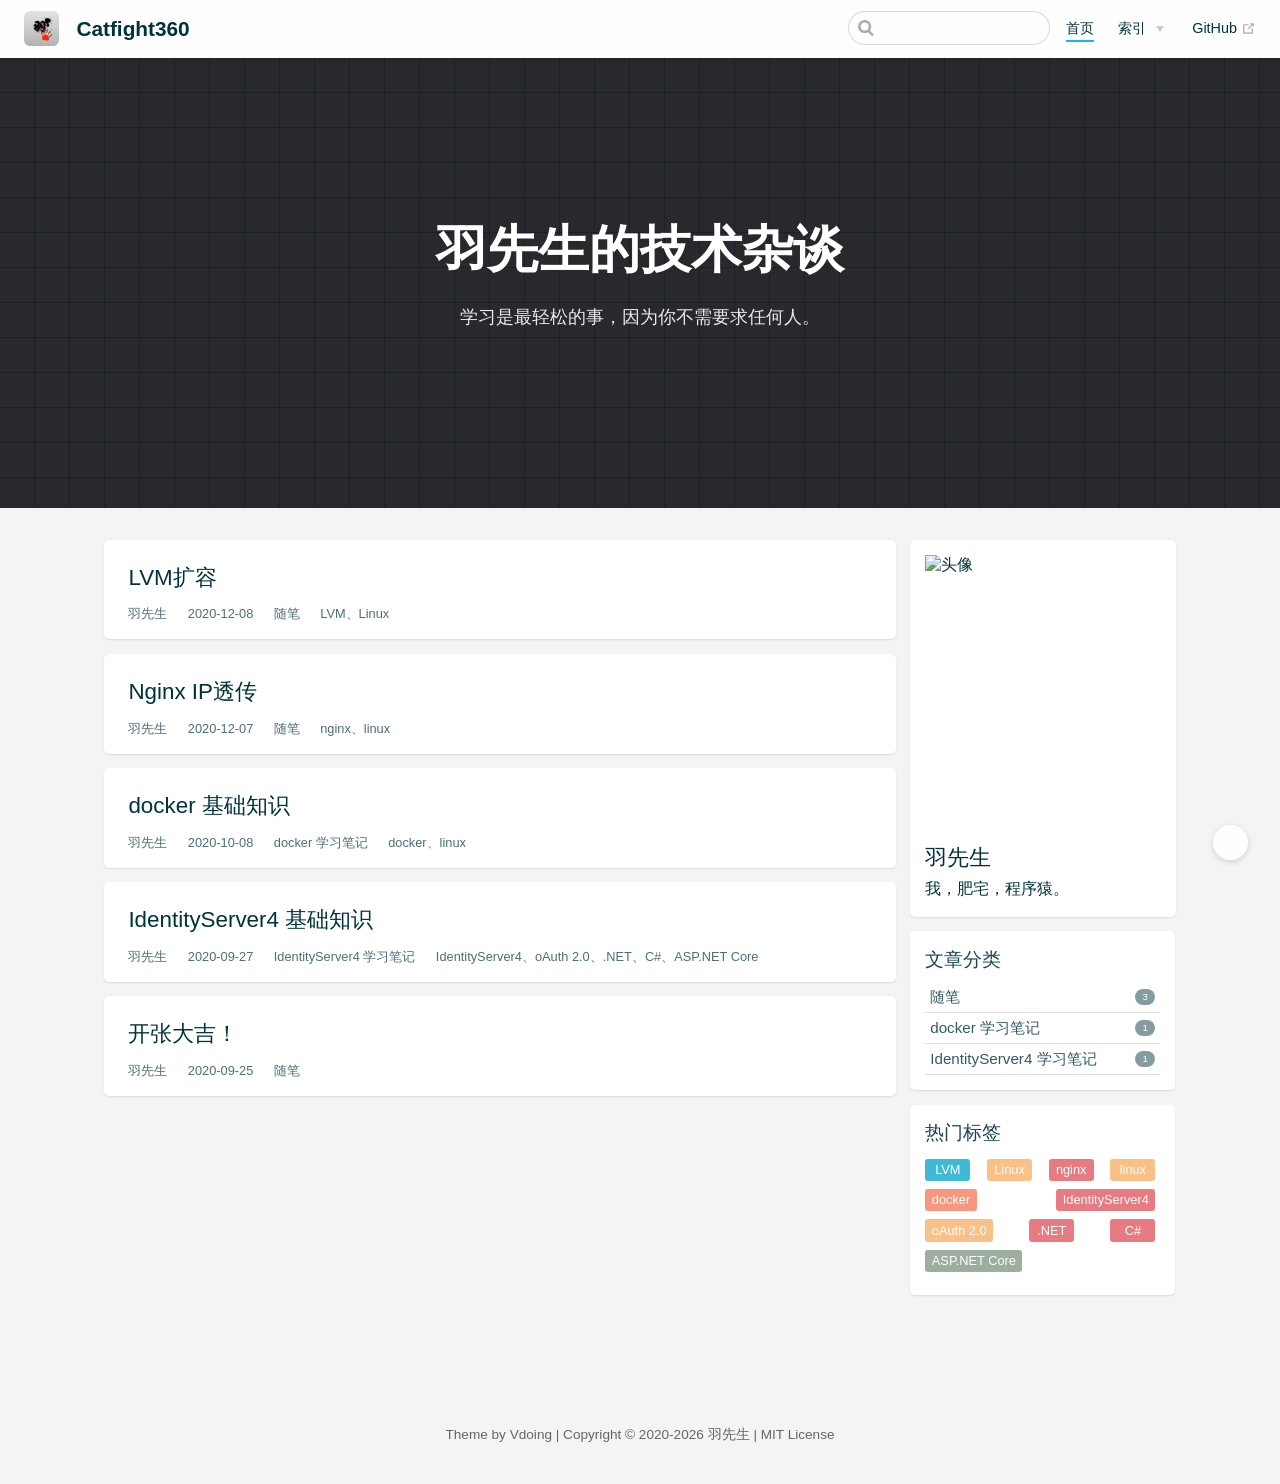
==== index.html @ 83f8744a "update on 20/12/08 周二  9:27:57.58" ====
<!DOCTYPE html>
<html lang="en-US">
  <head>
    <meta charset="utf-8">
    <meta name="viewport" content="width=device-width,initial-scale=1">
    <title>Catfight360</title>
    <meta name="generator" content="VuePress 1.6.0">
    
    <meta name="description" content="一个兴趣使然的博客小站。">
    <link rel="preload" href="/assets/css/0.styles.daf4341c.css" as="style"><link rel="preload" href="/assets/js/app.df64f249.js" as="script"><link rel="preload" href="/assets/js/2.5c77c360.js" as="script"><link rel="preload" href="/assets/js/13.9ac546a4.js" as="script"><link rel="prefetch" href="/assets/js/10.ccb9b65d.js"><link rel="prefetch" href="/assets/js/11.858c0970.js"><link rel="prefetch" href="/assets/js/12.f4138990.js"><link rel="prefetch" href="/assets/js/14.c9771339.js"><link rel="prefetch" href="/assets/js/15.078c7b83.js"><link rel="prefetch" href="/assets/js/16.d5b35283.js"><link rel="prefetch" href="/assets/js/17.9b9eb06d.js"><link rel="prefetch" href="/assets/js/3.f47b68cf.js"><link rel="prefetch" href="/assets/js/4.faa55091.js"><link rel="prefetch" href="/assets/js/5.70f31fc7.js"><link rel="prefetch" href="/assets/js/6.5cbd7ebc.js"><link rel="prefetch" href="/assets/js/7.8fbf65f6.js"><link rel="prefetch" href="/assets/js/8.9c1f7a0f.js"><link rel="prefetch" href="/assets/js/9.458251bb.js">
    <link rel="stylesheet" href="/assets/css/0.styles.daf4341c.css">
  </head>
  <body class="theme-mode-light">
    <div id="app" data-server-rendered="true"><div class="theme-container no-sidebar"><header class="navbar blur"><div title="目录" class="sidebar-button"><svg xmlns="http://www.w3.org/2000/svg" aria-hidden="true" role="img" viewBox="0 0 448 512" class="icon"><path fill="currentColor" d="M436 124H12c-6.627 0-12-5.373-12-12V80c0-6.627 5.373-12 12-12h424c6.627 0 12 5.373 12 12v32c0 6.627-5.373 12-12 12zm0 160H12c-6.627 0-12-5.373-12-12v-32c0-6.627 5.373-12 12-12h424c6.627 0 12 5.373 12 12v32c0 6.627-5.373 12-12 12zm0 160H12c-6.627 0-12-5.373-12-12v-32c0-6.627 5.373-12 12-12h424c6.627 0 12 5.373 12 12v32c0 6.627-5.373 12-12 12z"></path></svg></div> <a href="/" aria-current="page" class="home-link router-link-exact-active router-link-active"><img src="/img/logo.png" alt="Catfight360" class="logo"> <span class="site-name can-hide">Catfight360</span></a> <div class="links"><div class="search-box"><input aria-label="Search" autocomplete="off" spellcheck="false" value=""> <!----></div> <nav class="nav-links can-hide"><div class="nav-item"><a href="/" aria-current="page" class="nav-link router-link-exact-active router-link-active">首页</a></div><div class="nav-item"><div class="dropdown-wrapper"><button type="button" aria-label="索引" class="dropdown-title"><a href="/archives/" class="link-title">索引</a> <span class="title" style="display:none;">索引</span> <span class="arrow right"></span></button> <ul class="nav-dropdown" style="display:none;"><li class="dropdown-item"><!----> <a href="/categories/" class="nav-link">分类</a></li><li class="dropdown-item"><!----> <a href="/tags/" class="nav-link">标签</a></li><li class="dropdown-item"><!----> <a href="/archives/" class="nav-link">归档</a></li></ul></div></div> <a href="https://github.com//VergilGao/vergilgao.github.io" target="_blank" rel="noopener noreferrer" class="repo-link">
    GitHub
    <svg xmlns="http://www.w3.org/2000/svg" aria-labelledby="outbound-link-title" role="img" focusable="false" x="0px" y="0px" viewBox="0 0 100 100" width="15" height="15" class="icon outbound"><title id="outbound-link-title">(opens new window)</title> <path fill="currentColor" d="M18.8,85.1h56l0,0c2.2,0,4-1.8,4-4v-32h-8v28h-48v-48h28v-8h-32l0,0c-2.2,0-4,1.8-4,4v56C14.8,83.3,16.6,85.1,18.8,85.1z"></path> <polygon fill="currentColor" points="45.7,48.7 51.3,54.3 77.2,28.5 77.2,37.2 85.2,37.2 85.2,14.9 62.8,14.9 62.8,22.9 71.5,22.9"></polygon></svg></a></nav></div></header> <div class="sidebar-mask"></div> <aside class="sidebar" style="display:none;"><div class="blogger"><img src="https://cdn.jsdelivr.net/gh/vergilgao/image_store/blog/Avatar.jpg"> <div class="blogger-info"><h3>羽先生</h3> <span>我，肥宅，程序猿。</span></div></div> <nav class="nav-links"><div class="nav-item"><a href="/" aria-current="page" class="nav-link router-link-exact-active router-link-active">首页</a></div><div class="nav-item"><div class="dropdown-wrapper"><button type="button" aria-label="索引" class="dropdown-title"><a href="/archives/" class="link-title">索引</a> <span class="title" style="display:none;">索引</span> <span class="arrow right"></span></button> <ul class="nav-dropdown" style="display:none;"><li class="dropdown-item"><!----> <a href="/categories/" class="nav-link">分类</a></li><li class="dropdown-item"><!----> <a href="/tags/" class="nav-link">标签</a></li><li class="dropdown-item"><!----> <a href="/archives/" class="nav-link">归档</a></li></ul></div></div> <a href="https://github.com//VergilGao/vergilgao.github.io" target="_blank" rel="noopener noreferrer" class="repo-link">
    GitHub
    <svg xmlns="http://www.w3.org/2000/svg" aria-labelledby="outbound-link-title" role="img" focusable="false" x="0px" y="0px" viewBox="0 0 100 100" width="15" height="15" class="icon outbound"><title id="outbound-link-title">(opens new window)</title> <path fill="currentColor" d="M18.8,85.1h56l0,0c2.2,0,4-1.8,4-4v-32h-8v28h-48v-48h28v-8h-32l0,0c-2.2,0-4,1.8-4,4v56C14.8,83.3,16.6,85.1,18.8,85.1z"></path> <polygon fill="currentColor" points="45.7,48.7 51.3,54.3 77.2,28.5 77.2,37.2 85.2,37.2 85.2,14.9 62.8,14.9 62.8,22.9 71.5,22.9"></polygon></svg></a></nav>  <!----> </aside> <div class="home-wrapper" data-v-0e9b2e39><div class="banner" style="background:rgb(40,40,45) url([data-uri]);" data-v-0e9b2e39><div class="banner-conent" style="padding-top:7rem;" data-v-0e9b2e39><header class="hero" data-v-0e9b2e39><!----> <h1 id="main-title" data-v-0e9b2e39>羽先生的技术杂谈</h1> <p class="description" data-v-0e9b2e39>学习是最轻松的事，因为你不需要求任何人。</p> <!----></header> <!----></div> <!----></div> <div class="main-wrapper" data-v-0e9b2e39><div class="main-left"><div class="post-list" data-v-0e9b2e39><div><div class="post card-box"><div class="title-wrapper"><h2><a href="/pages/3f4518/">LVM扩容</a></h2> <div class="article-info"><span title="作者" class="iconfont icon-touxiang">羽先生</span> <span title="创建时间" class="iconfont icon-riqi">2020-12-08</span> <span title="分类" class="iconfont icon-wenjian"><a href="/categories/?category=%E9%9A%8F%E7%AC%94">随笔</a></span> <span title="标签" class="iconfont icon-biaoqian tags"><a href="/tags/?tag=LVM">LVM</a><a href="/tags/?tag=Linux">Linux</a></span></div></div> <!----></div><div class="post card-box"><div class="title-wrapper"><h2><a href="/pages/5e71c8/">Nginx IP透传</a></h2> <div class="article-info"><span title="作者" class="iconfont icon-touxiang">羽先生</span> <span title="创建时间" class="iconfont icon-riqi">2020-12-07</span> <span title="分类" class="iconfont icon-wenjian"><a href="/categories/?category=%E9%9A%8F%E7%AC%94">随笔</a></span> <span title="标签" class="iconfont icon-biaoqian tags"><a href="/tags/?tag=nginx">nginx</a><a href="/tags/?tag=linux">linux</a></span></div></div> <!----></div><div class="post card-box"><div class="title-wrapper"><h2><a href="/pages/a9ed53/">docker 基础知识</a></h2> <div class="article-info"><span title="作者" class="iconfont icon-touxiang">羽先生</span> <span title="创建时间" class="iconfont icon-riqi">2020-10-08</span> <span title="分类" class="iconfont icon-wenjian"><a href="/categories/?category=docker%20%E5%AD%A6%E4%B9%A0%E7%AC%94%E8%AE%B0">docker 学习笔记</a></span> <span title="标签" class="iconfont icon-biaoqian tags"><a href="/tags/?tag=docker">docker</a><a href="/tags/?tag=linux">linux</a></span></div></div> <!----></div><div class="post card-box"><div class="title-wrapper"><h2><a href="/pages/a59f7a/">IdentityServer4 基础知识</a></h2> <div class="article-info"><span title="作者" class="iconfont icon-touxiang">羽先生</span> <span title="创建时间" class="iconfont icon-riqi">2020-09-27</span> <span title="分类" class="iconfont icon-wenjian"><a href="/categories/?category=IdentityServer4%20%E5%AD%A6%E4%B9%A0%E7%AC%94%E8%AE%B0">IdentityServer4 学习笔记</a></span> <span title="标签" class="iconfont icon-biaoqian tags"><a href="/tags/?tag=IdentityServer4">IdentityServer4</a><a href="/tags/?tag=oAuth%202.0">oAuth 2.0</a><a href="/tags/?tag=.NET">.NET</a><a href="/tags/?tag=C%23">C#</a><a href="/tags/?tag=ASP.NET%20Core">ASP.NET Core</a></span></div></div> <!----></div><div class="post card-box"><div class="title-wrapper"><h2><a href="/pages/dd0204/">开张大吉！</a></h2> <div class="article-info"><span title="作者" class="iconfont icon-touxiang">羽先生</span> <span title="创建时间" class="iconfont icon-riqi">2020-09-25</span> <span title="分类" class="iconfont icon-wenjian"><a href="/categories/?category=%E9%9A%8F%E7%AC%94">随笔</a></span> <!----></div></div> <!----></div></div></div> <div class="pagination" style="display:none;" data-v-0e9b2e39><span class="card-box prev iconfont icon-jiantou-zuo disabled"><p>上一页</p></span> <div class="pagination-list"><span class="card-box active">1</span></div> <span class="card-box next iconfont icon-jiantou-you disabled"><p>下一页</p></span></div> <div class="theme-vdoing-content custom card-box content__default" data-v-0e9b2e39></div></div> <div class="main-right"><aside class="blogger-wrapper card-box" data-v-0e9b2e39><div class="avatar"><img src="https://cdn.jsdelivr.net/gh/vergilgao/image_store/blog/Avatar.jpg" alt="头像" title="我好看吗"></div> <div class="icons"><a href="https://github.com/VergilGao" title="GitHub" target="_blank" class="iconfont icon-github" style="width:100%;"></a></div> <div class="blogger"><span class="name">羽先生</span> <span class="slogan">我，肥宅，程序猿。</span></div></aside> <div class="categories-wrapper card-box" data-v-0e9b2e39><a href="/categories/" title="全部分类" class="title iconfont icon-wenjianjia">文章分类</a> <div class="categories"><a href="/categories/?category=%E9%9A%8F%E7%AC%94">
      随笔
      <span>3</span></a><a href="/categories/?category=docker%20%E5%AD%A6%E4%B9%A0%E7%AC%94%E8%AE%B0">
      docker 学习笔记
      <span>1</span></a><a href="/categories/?category=IdentityServer4%20%E5%AD%A6%E4%B9%A0%E7%AC%94%E8%AE%B0">
      IdentityServer4 学习笔记
      <span>1</span></a> <!----></div></div> <div class="tags-wrapper card-box" data-v-0e9b2e39><a href="/tags/" title="全部标签" class="title iconfont icon-biaoqian1">热门标签</a> <div class="tags"><a href="/tags/?tag=LVM" style="background:#11a8cd;--random-color:#11a8cd;">LVM</a> <span></span><a href="/tags/?tag=Linux" style="background:#11a8cd;--random-color:#11a8cd;">Linux</a> <span></span><a href="/tags/?tag=nginx" style="background:#67CC86;--random-color:#67CC86;">nginx</a> <span></span><a href="/tags/?tag=linux" style="background:#67CC86;--random-color:#67CC86;">linux</a> <span></span><a href="/tags/?tag=docker" style="background:#11a8cd;--random-color:#11a8cd;">docker</a> <span></span><a href="/tags/?tag=IdentityServer4" style="background:#67CC86;--random-color:#67CC86;">IdentityServer4</a> <span></span><a href="/tags/?tag=oAuth%202.0" style="background:#E15B64;--random-color:#E15B64;">oAuth 2.0</a> <span></span><a href="/tags/?tag=.NET" style="background:#67CC86;--random-color:#67CC86;">.NET</a> <span></span><a href="/tags/?tag=C%23" style="background:#849B87;--random-color:#849B87;">C#</a> <span></span><a href="/tags/?tag=ASP.NET%20Core" style="background:#F47E60;--random-color:#F47E60;">ASP.NET Core</a> <span></span> <!----></div></div></div></div></div> <div class="footer"><div class="icons"><a href="https://github.com/VergilGao" title="GitHub" target="_blank" class="iconfont icon-github"></a></div> 
  Theme by
  <a href="https://github.com/xugaoyi/vuepress-theme-vdoing" target="_blank" title="本站主题">Vdoing</a> 
    | Copyright © 2020-2020
    <span>羽先生 | <a href="https://github.com/VergilGao/vergilgao.github.io/blob/master/LICENSE" target="_blank">MIT License</a></span></div> <div class="buttons"><div title="返回顶部" class="button blur go-to-top iconfont icon-fanhuidingbu" style="display:none;"></div> <div title="去评论" class="button blur go-to-comment iconfont icon-pinglun" style="display:none;"></div> <div title="主题模式" class="button blur theme-mode-but iconfont icon-zhuti"><ul class="select-box" style="display:none;"><li class="iconfont icon-zidong">跟随系统</li><li class="iconfont icon-rijianmoshi">浅色模式</li><li class="iconfont icon-yejianmoshi">深色模式</li><li class="iconfont icon-yuedu">阅读模式</li></ul></div></div> <!----></div><div class="global-ui"><div></div></div></div>
    <script src="/assets/js/app.df64f249.js" defer></script><script src="/assets/js/2.5c77c360.js" defer></script><script src="/assets/js/13.9ac546a4.js" defer></script>
  </body>
</html>
---- assets/css/0.styles.daf4341c.css ----
@import url(//at.alicdn.com/t/font_1678482_ggaf73aw0oe.css);.code-copy{color:#aaa;fill:#aaa;font-size:14px;display:inline-block;cursor:pointer}div[class*=aside-code] aside .code-copy,div[class*=language-] pre .code-copy{position:absolute;z-index:1000;top:7px;right:35px;opacity:0;font-size:16px}div[class*=aside-code] aside:hover .code-copy,div[class*=language-] pre:hover .code-copy{opacity:1}.content pre,.content pre[class*=language-]{overflow-y:hidden}div[class*=language-] pre,div[class*=language-] pre[class*=language-]{position:static!important}div[class~=language-text]:before{content:"text"}div[class~=language-yml]:before{content:"yml"}div[class*=language-] pre{-webkit-user-select:text;-moz-user-select:text;-ms-user-select:text;user-select:text}p code{-webkit-user-select:all;-moz-user-select:all;-ms-user-select:all;user-select:all}@-webkit-keyframes message-move-in{0%{opacity:0;transform:translateY(-100%)}to{opacity:1;transform:translateY(0)}}@keyframes message-move-in{0%{opacity:0;transform:translateY(-100%)}to{opacity:1;transform:translateY(0)}}#message-container .message.move-in{-webkit-animation:message-move-in .3s ease-in-out;animation:message-move-in .3s ease-in-out}@-webkit-keyframes message-move-out{0%{opacity:1;transform:translateY(0)}to{opacity:0;transform:translateY(-100%)}}@keyframes message-move-out{0%{opacity:1;transform:translateY(0)}to{opacity:0;transform:translateY(-100%)}}#message-container .message.move-out{-webkit-animation:message-move-out .3s ease-in-out;animation:message-move-out .3s ease-in-out;-webkit-animation-fill-mode:forwards;animation-fill-mode:forwards}#message-container .message{background:#fff;margin:10px 0;padding:0 10px;height:40px;box-shadow:0 0 10px 0 #ccc;font-size:14px;border-radius:3px;display:flex;align-items:center;transition:height .2s ease-in-out,margin .2s ease-in-out}#message-container{position:fixed;left:0;top:100px;right:0;display:flex;flex-direction:column;align-items:center}#message-container .message .text{color:#333;padding:0 20px 0 5px}body .theme-vdoing-content code{color:var(--textLightenColor);padding:.25rem .5rem;margin:0;font-size:.9em;background-color:hsla(0,0%,39.2%,.08);border-radius:3px}body .theme-vdoing-content code .token.deleted{color:#ec5975}body .theme-vdoing-content code .token.inserted{color:#11a8cd}body .theme-vdoing-content pre,body .theme-vdoing-content pre[class*=language-]{line-height:1.4;padding:1.25rem 1.5rem;margin:.85rem 0;background-color:#282c34;border-radius:6px;overflow:auto}body .theme-vdoing-content pre[class*=language-] code,body .theme-vdoing-content pre code{color:var(--codeColor);padding:0;background-color:transparent;border-radius:0}div[class*=language-]{position:relative;background-color:var(--codeBg);border-radius:6px}div[class*=language-] .highlight-lines{-webkit-user-select:none;-ms-user-select:none;user-select:none;padding-top:1.3rem;position:absolute;top:0;left:0;width:100%;line-height:1.4}div[class*=language-] .highlight-lines .highlighted{background-color:rgba(0,0,0,.3)}div[class*=language-] pre,div[class*=language-] pre[class*=language-]{background:transparent;position:relative;z-index:1}div[class*=language-]:before{position:absolute;z-index:3;top:.8em;right:1em;font-size:.8rem;color:hsla(0,0%,58.8%,.7)}div[class*=language-]:not(.line-numbers-mode) .line-numbers-wrapper{display:none}div[class*=language-].line-numbers-mode .highlight-lines .highlighted{position:relative}div[class*=language-].line-numbers-mode .highlight-lines .highlighted:before{content:" ";position:absolute;z-index:3;left:0;top:0;display:block;width:2.5rem;height:100%;background-color:rgba(0,0,0,.3)}div[class*=language-].line-numbers-mode pre{padding-left:3.5rem;vertical-align:middle}div[class*=language-].line-numbers-mode .line-numbers-wrapper{position:absolute;top:0;width:2.5rem;text-align:center;color:hsla(0,0%,49.8%,.5);padding:1.25rem 0;line-height:1.4}div[class*=language-].line-numbers-mode .line-numbers-wrapper br{-webkit-user-select:none;-ms-user-select:none;user-select:none}div[class*=language-].line-numbers-mode .line-numbers-wrapper .line-number{position:relative;z-index:4;-webkit-user-select:none;-ms-user-select:none;user-select:none;font-size:.85em}div[class*=language-].line-numbers-mode:after{content:"";position:absolute;z-index:2;top:0;left:0;width:2.5rem;height:100%;border-radius:6px 0 0 6px;border-right:1px solid var(--borderColor);background-color:var(--codeBg)}div[class~=language-js]:before{content:"js"}div[class~=language-ts]:before{content:"ts"}div[class~=language-html]:before{content:"html"}div[class~=language-md]:before{content:"md"}div[class~=language-vue]:before{content:"vue"}div[class~=language-css]:before{content:"css"}div[class~=language-sass]:before{content:"sass"}div[class~=language-scss]:before{content:"scss"}div[class~=language-less]:before{content:"less"}div[class~=language-stylus]:before{content:"stylus"}div[class~=language-go]:before{content:"go"}div[class~=language-java]:before{content:"java"}div[class~=language-c]:before{content:"c"}div[class~=language-sh]:before{content:"sh"}div[class~=language-yaml]:before{content:"yaml"}div[class~=language-py]:before{content:"py"}div[class~=language-docker]:before{content:"docker"}div[class~=language-dockerfile]:before{content:"dockerfile"}div[class~=language-makefile]:before{content:"makefile"}div[class~=language-javascript]:before{content:"js"}div[class~=language-typescript]:before{content:"ts"}div[class~=language-markup]:before{content:"html"}div[class~=language-markdown]:before{content:"md"}div[class~=language-json]:before{content:"json"}div[class~=language-ruby]:before{content:"rb"}div[class~=language-python]:before{content:"py"}div[class~=language-bash]:before{content:"sh"}div[class~=language-php]:before{content:"php"}.custom-block .custom-block-title{font-weight:600;margin-bottom:.2rem}.custom-block p{margin:0}.custom-block.danger,.custom-block.note,.custom-block.tip,.custom-block.warning{padding:.5rem 1.5rem;border-left-width:.5rem;border-left-style:solid;margin:1rem 0}.custom-block.tip{background-color:#f3f5f7;border-color:#42b983;color:#215d42}.custom-block.warning{background-color:#fff7d0;border-color:#e7c000;color:#6b5900}.custom-block.warning .custom-block-title{color:#b29400}.custom-block.warning a{color:var(--textColor)}.custom-block.danger{background-color:#ffe6e6;border-color:#c00;color:#4d0000}.custom-block.danger .custom-block-title{color:#900}.custom-block.danger a{color:var(--textColor)}.custom-block.note{background-color:#e8f5fa;border-color:#157bae;color:#0d4a68}.custom-block.right{color:var(--textColor);font-size:.9rem;text-align:right}.custom-block.theorem{margin:1rem 0;padding:.8rem 1.5rem;border-radius:2px;background-color:var(--customBlockBg)}.custom-block.theorem .title{font-weight:700;margin:.5rem 0}.custom-block.details{display:block;position:relative;border-radius:2px;margin:1em 0;padding:1.6em;background-color:var(--customBlockBg)}.custom-block.details p{margin:.8rem 0}.custom-block.details h4{margin-top:0}.custom-block.details figure:last-child,.custom-block.details p:last-child{margin-bottom:0;padding-bottom:0}.custom-block.details summary{outline:none;cursor:pointer}.custom-block.details summary:hover{color:#11a8cd}.theme-mode-dark .custom-block.warning{background-color:rgba(255,247,208,.2);color:#e7c000}.theme-mode-dark .custom-block.warning .custom-block-title{color:#ffdc2f}.theme-mode-dark .custom-block.tip{background-color:rgba(243,245,247,.2);color:#42b983}.theme-mode-dark .custom-block.danger{background-color:rgba(255,230,230,.4);color:maroon}.theme-mode-dark .custom-block.danger a{color:#11a8cd}.theme-mode-dark .custom-block.note{background-color:rgba(243,245,247,.2);color:#157bae}.arrow{display:inline-block;width:0;height:0}.arrow.up{border-bottom:6px solid #ccc}.arrow.down,.arrow.up{border-left:4px solid transparent;border-right:4px solid transparent}.arrow.down{border-top:6px solid #ccc}.arrow.right{border-left:6px solid #ccc}.arrow.left,.arrow.right{border-top:4px solid transparent;border-bottom:4px solid transparent}.arrow.left{border-right:6px solid #ccc}.theme-vdoing-content:not(.custom){max-width:860px}.table-of-contents .badge{vertical-align:middle}.center-container{text-align:center}.center-container>h1,.center-container>h2,.center-container>h3,.center-container>h4,.center-container>h5,.center-container>h6{margin-top:-3.1rem;padding-top:4.6rem;margin-bottom:0}.center-container>h1 a.header-anchor,.center-container>h2 a.header-anchor,.center-container>h3 a.header-anchor,.center-container>h4 a.header-anchor,.center-container>h5 a.header-anchor,.center-container>h6 a.header-anchor{float:none;padding-right:0;margin-left:-.9rem}.cardListContainer{margin:.7rem 0}.cardListContainer>:not(.card-list){display:none}.cardListContainer .card-list{margin:-.35rem;display:flex;flex-wrap:wrap;align-items:flex-start}.cardListContainer .card-list .card-item{width:calc(33.33333% - .7rem);margin:.35rem;background:var(--bodyBg);border-radius:3px;color:var(--textColor);display:flex;box-shadow:1px 1px 2px 0 rgba(0,0,0,.06);transition:all .4s}.cardListContainer .card-list .card-item:hover{text-decoration:none;box-shadow:0 10px 20px -10px var(--randomColor,rgba(0,0,0,.15));transform:translateY(-3px) scale(1.01)}.cardListContainer .card-list .card-item:hover img{box-shadow:3px 2px 7px rgba(0,0,0,.15)}.cardListContainer .card-list .card-item:hover div p{text-shadow:3px 2px 5px rgba(0,0,0,.15)}.cardListContainer .card-list .card-item img{width:60px;height:60px;border-radius:50%;border:2px solid #fff;margin:1rem 0 1rem 1rem;box-shadow:3px 2px 5px rgba(0,0,0,.08);transition:all .4s}.cardListContainer .card-list .card-item div{flex:1;display:inline-block;float:right;padding:1rem 0}.cardListContainer .card-list .card-item div p{margin:0;padding:0 1rem;transition:text-shadow .4s;text-align:center}.cardListContainer .card-list .card-item div .name{margin:.2rem 0 .3rem}.cardListContainer .card-list .card-item div .desc{font-size:.8rem;line-height:1.1rem;opacity:.8;margin-bottom:.2rem}.cardListContainer .card-list .card-item.row-1{width:calc(100% - .7rem)}.cardListContainer .card-list .card-item.row-1 img{margin-left:2rem}.cardListContainer .card-list .card-item.row-2{width:calc(50% - .7rem)}.cardListContainer .card-list .card-item.row-2 img{margin-left:1.5rem}.cardListContainer .card-list .card-item.row-3{width:calc(33.33333% - .7rem)}.cardListContainer .card-list .card-item.row-4{width:calc(25% - .7rem)}.cardImgListContainer{margin:1rem 0}.cardImgListContainer>:not(.card-list){display:none}.cardImgListContainer .card-list{margin:-.5rem;display:flex;flex-wrap:wrap;align-items:flex-start}.cardImgListContainer .card-list .card-item{width:calc(33.33333% - 1rem);margin:.5rem;background:var(--mainBg);border:1px solid rgba(0,0,0,.1);box-sizing:border-box;border-radius:3px;overflow:hidden;color:var(--textColor);box-shadow:2px 2px 10px rgba(0,0,0,.04);display:flex;flex-direction:column;justify-content:flex-start;align-items:stretch;align-content:stretch;transition:all .4s}.cardImgListContainer .card-list .card-item:hover{box-shadow:1px 1px 20px rgba(0,0,0,.1);transform:translateY(-3px)}.cardImgListContainer .card-list .card-item .box-img{overflow:hidden;position:relative;background:#000}.cardImgListContainer .card-list .card-item .box-img img{display:block;width:100%;height:auto;transition:all .3s}.cardImgListContainer .card-list .card-item a{color:var(--textColor);transition:color .3s}.cardImgListContainer .card-list .card-item a:hover{text-decoration:none}.cardImgListContainer .card-list .card-item .box-info{padding:.8rem 1rem}.cardImgListContainer .card-list .card-item .box-info p{margin:0}.cardImgListContainer .card-list .card-item .box-info .desc{margin-top:.3rem;opacity:.8;font-size:.9rem;line-height:1.1rem}.cardImgListContainer .card-list .card-item .box-footer{overflow:hidden;padding:.8rem 1rem;border-top:1px solid rgba(0,0,0,.1)}.cardImgListContainer .card-list .card-item .box-footer img{width:1.8rem;height:1.8rem;border-radius:50%;float:left}.cardImgListContainer .card-list .card-item .box-footer span{line-height:1.8rem;float:left;margin-left:.6rem;font-size:.8rem}.cardImgListContainer .card-list .card-item.row-1{width:calc(100% - 1rem)}.cardImgListContainer .card-list .card-item.row-2{width:calc(50% - 1rem)}.cardImgListContainer .card-list .card-item.row-3{width:calc(33.33333% - 1rem)}.cardImgListContainer .card-list .card-item.row-4{width:calc(25% - 1rem)}.theme-mode-dark .cardImgListContainer .card-list .card-item,.theme-mode-dark .cardImgListContainer .card-list .card-item .box-footer{border-color:var(--borderColor)}@media (max-width:900px){.cardListContainer .card-list .card-item.row-4{width:calc(33.33333% - .7rem)}.cardImgListContainer .card-list .card-item.row-4{width:calc(33.33333% - 1rem)}}@media (max-width:720px){.cardListContainer .card-list .card-item.row-3,.cardListContainer .card-list .card-item.row-4{width:calc(50% - .7rem)}.cardListContainer .card-list .card-item.row-3 img,.cardListContainer .card-list .card-item.row-4 img{margin-left:1.5rem}.cardImgListContainer .card-list .card-item.row-3,.cardImgListContainer .card-list .card-item.row-4{width:calc(50% - 1rem)}}@media (max-width:500px){.cardListContainer .card-list .card-item.row-1,.cardListContainer .card-list .card-item.row-2,.cardListContainer .card-list .card-item.row-3,.cardListContainer .card-list .card-item.row-4{width:calc(100% - .7rem)}.cardListContainer .card-list .card-item.row-1 img,.cardListContainer .card-list .card-item.row-2 img,.cardListContainer .card-list .card-item.row-3 img,.cardListContainer .card-list .card-item.row-4 img{margin-left:1.5rem}.cardImgListContainer .card-list .card-item.row-1,.cardImgListContainer .card-list .card-item.row-2,.cardImgListContainer .card-list .card-item.row-3,.cardImgListContainer .card-list .card-item.row-4{width:calc(100% - 1rem)}}body,html{padding:0;margin:0}body{font-family:-apple-system,BlinkMacSystemFont,Segoe UI,Roboto,Oxygen,Ubuntu,Cantarell,Fira Sans,Droid Sans,Helvetica Neue,sans-serif;-webkit-font-smoothing:antialiased;-moz-osx-font-smoothing:grayscale;-webkit-tap-highlight-color:transparent;font-size:16px;color:#2c3e50;background:var(--bodyBg)}a,button,input{outline:none;-webkit-tap-highlight-color:rgba(255,255,255,0);-webkit-focus-ring-color:transparent}@media (min-width:719px){::-webkit-scrollbar{width:6px;height:5px}::-webkit-scrollbar-track-piece{background-color:rgba(0,0,0,.15);-webkit-border-radius:3px}::-webkit-scrollbar-thumb:vertical{height:5px;background-color:rgba(0,0,0,.28);-webkit-border-radius:3px}::-webkit-scrollbar-thumb:horizontal{width:5px;background-color:rgba(0,0,0,.28);-webkit-border-radius:3px}}.card-box{border-radius:5px;background:var(--mainBg);box-shadow:0 1px 2px 0 rgba(0,0,0,.1)}.blur{-webkit-backdrop-filter:saturate(200%) blur(20px);backdrop-filter:saturate(200%) blur(20px)}.custom-page{min-height:calc(100vh - 3.6rem);padding-top:3.6rem;padding-bottom:.9rem}.custom-page .theme-vdoing-wrapper{margin:0 auto}body .search-box input{background-color:transparent;color:var(--textColor);border:1px solid var(--borderColor,#ccc)}@media (max-width:959px){body .search-box input{border-color:transparent}}.page{transition:padding .2s ease;padding-left:.8rem}.navbar{z-index:20;right:0;height:3.6rem;background-color:var(--blurBg);box-sizing:border-box;box-shadow:0 2px 5px rgba(0,0,0,.06)}.navbar,.sidebar-mask{position:fixed;top:0;left:0}.sidebar-mask{z-index:12;width:100vw;height:100vh;display:none}.sidebar{font-size:16px;background-color:var(--sidebarBg);width:18rem;position:fixed;z-index:13;margin:0;top:3.6rem;left:0;bottom:0;box-sizing:border-box;border-right:1px solid var(--borderColor);overflow-y:auto;transform:translateX(-100%);transition:transform .2s}@media (max-width:719px){.sidebar{background-color:var(--mainBg)}}.theme-vdoing-content:not(.custom){word-wrap:break-word}.theme-vdoing-content:not(.custom) a:hover{text-decoration:underline}.theme-vdoing-content:not(.custom) p.demo{padding:1rem 1.5rem;border:1px solid #ddd;border-radius:4px}.theme-vdoing-content:not(.custom) img{max-width:100%}.theme-vdoing-content.custom{padding:0;margin:0}.theme-vdoing-content.custom img{max-width:100%}a{font-weight:500;text-decoration:none}a,p a code{color:#11a8cd}p a code{font-weight:400}kbd{background:#eee;border:.15rem solid #ddd;border-bottom:.25rem solid #ddd;border-radius:.15rem;padding:0 .15em}blockquote{font-size:1rem;opacity:.75;border-left:.2rem solid hsla(0,0%,39.2%,.3);margin:1rem 0;padding:.25rem 0 .25rem 1rem}blockquote>p{margin:0}ol,ul{padding-left:1.2em}strong{font-weight:600}h1,h2,h3,h4,h5,h6{font-weight:600;line-height:1.25}.theme-vdoing-content:not(.custom)>h1,.theme-vdoing-content:not(.custom)>h2,.theme-vdoing-content:not(.custom)>h3,.theme-vdoing-content:not(.custom)>h4,.theme-vdoing-content:not(.custom)>h5,.theme-vdoing-content:not(.custom)>h6{margin-top:-3.1rem;padding-top:4.6rem;margin-bottom:0}.theme-vdoing-content:not(.custom)>h1:first-child,.theme-vdoing-content:not(.custom)>h2:first-child,.theme-vdoing-content:not(.custom)>h3:first-child,.theme-vdoing-content:not(.custom)>h4:first-child,.theme-vdoing-content:not(.custom)>h5:first-child,.theme-vdoing-content:not(.custom)>h6:first-child{margin-bottom:1rem}.theme-vdoing-content:not(.custom)>h1:first-child+.custom-block,.theme-vdoing-content:not(.custom)>h1:first-child+p,.theme-vdoing-content:not(.custom)>h1:first-child+pre,.theme-vdoing-content:not(.custom)>h2:first-child+.custom-block,.theme-vdoing-content:not(.custom)>h2:first-child+p,.theme-vdoing-content:not(.custom)>h2:first-child+pre,.theme-vdoing-content:not(.custom)>h3:first-child+.custom-block,.theme-vdoing-content:not(.custom)>h3:first-child+p,.theme-vdoing-content:not(.custom)>h3:first-child+pre,.theme-vdoing-content:not(.custom)>h4:first-child+.custom-block,.theme-vdoing-content:not(.custom)>h4:first-child+p,.theme-vdoing-content:not(.custom)>h4:first-child+pre,.theme-vdoing-content:not(.custom)>h5:first-child+.custom-block,.theme-vdoing-content:not(.custom)>h5:first-child+p,.theme-vdoing-content:not(.custom)>h5:first-child+pre,.theme-vdoing-content:not(.custom)>h6:first-child+.custom-block,.theme-vdoing-content:not(.custom)>h6:first-child+p,.theme-vdoing-content:not(.custom)>h6:first-child+pre{margin-top:2rem}h1:hover .header-anchor,h2:hover .header-anchor,h3:hover .header-anchor,h4:hover .header-anchor,h5:hover .header-anchor,h6:hover .header-anchor{opacity:1}.theme-vdoing-content:not(.custom)>.custom-block:first-child,.theme-vdoing-content:not(.custom)>p:first-child,.theme-vdoing-content:not(.custom)>pre:first-child{margin-top:2rem}h1{font-size:1.8rem}.theme-vdoing-content:not(.custom)>h1:first-child{display:none}h2{font-size:1.5rem;padding-bottom:.3rem;border-bottom:1px solid var(--borderColor)}h3{font-size:1.35rem}a.header-anchor{font-size:.85em;float:left;margin-left:-.87em;padding-right:.23em;margin-top:.125em;opacity:0}a.header-anchor:hover{text-decoration:none}.line-number,code,kbd{font-family:source-code-pro,Menlo,Monaco,Consolas,Courier New,monospace}ol,p,ul{line-height:1.7}hr{border:0;border-top:1px solid var(--borderColor)}table{border-collapse:collapse;margin:1rem 0;overflow-x:auto;width:100%;display:inline-table}tr{border-top:1px solid var(--borderColor)}tr:nth-child(2n){background-color:hsla(0,0%,58.8%,.1)}td,th{border:1px solid var(--borderColor);padding:.6em 1em}td a,th a{word-break:break-all}.theme-container{color:var(--textColor);min-height:100vh}.theme-container.sidebar-open .sidebar-mask{display:block}.theme-container.no-navbar .theme-vdoing-content:not(.custom)>h1,.theme-container.no-navbar h2,.theme-container.no-navbar h3,.theme-container.no-navbar h4,.theme-container.no-navbar h5,.theme-container.no-navbar h6{margin-top:1.5rem;padding-top:0}.theme-container.no-navbar .sidebar{top:0}@media (min-width:720px){.theme-container.no-sidebar .sidebar{display:none}.theme-container.no-sidebar .page{padding-left:0}}@media (max-width:959px){.sidebar{font-size:15px}}@media (max-width:719px){.sidebar{width:17.099999999999998rem}}@media (min-width:720px) and (max-width:959px){.sidebar{width:16.2rem}.theme-container.sidebar-open .page{padding-left:17rem!important}}@media (max-width:719px){.sidebar{top:0;height:100vh;padding-top:3.6rem;transform:translateX(-100%);transition:transform .2s ease}.page{padding-left:0}.theme-container.sidebar-open .sidebar{transform:translateX(0)}.theme-container.sidebar-open .sidebar-mask{display:block}.theme-container.no-navbar .sidebar{padding-top:0}}@media (max-width:419px){h1{font-size:1.9rem}.theme-vdoing-content div[class*=language-]{margin:.85rem -1.5rem;border-radius:0}}@media (min-width:720px){.theme-container.sidebar-open .sidebar-mask{display:none}.theme-container.sidebar-open .sidebar{transform:translateX(0)}.theme-container.sidebar-open .sidebar-button{left:18rem}.theme-container.sidebar-open .page{padding-left:18.8rem;padding-right:.8rem}.theme-container.have-rightmenu .page{padding-right:230.8px}.theme-container.no-sidebar .page{padding-left:0!important}.theme-container.no-sidebar .sidebar-button{display:none}}@media (min-width:720px) and (max-width:959px){.theme-container.sidebar-open:not(.on-sidebar) .sidebar-button{left:12.6rem}}#nprogress{pointer-events:none}#nprogress .bar{background:#11a8cd;position:fixed;z-index:1031;top:0;left:0;width:100%;height:2px}#nprogress .peg{display:block;position:absolute;right:0;width:100px;height:100%;box-shadow:0 0 10px #11a8cd,0 0 5px #11a8cd;opacity:1;transform:rotate(3deg) translateY(-4px)}#nprogress .spinner{display:block;position:fixed;z-index:1031;top:15px;right:15px}#nprogress .spinner-icon{width:18px;height:18px;box-sizing:border-box;border-color:#11a8cd transparent transparent #11a8cd;border-style:solid;border-width:2px;border-radius:50%;-webkit-animation:nprogress-spinner .4s linear infinite;animation:nprogress-spinner .4s linear infinite}.nprogress-custom-parent{overflow:hidden;position:relative}.nprogress-custom-parent #nprogress .bar,.nprogress-custom-parent #nprogress .spinner{position:absolute}@-webkit-keyframes nprogress-spinner{0%{transform:rotate(0deg)}to{transform:rotate(1turn)}}@keyframes nprogress-spinner{0%{transform:rotate(0deg)}to{transform:rotate(1turn)}}.spinner[data-v-1bbcb91a]{width:40px;height:40px;margin:auto;-webkit-animation:sk-rotateplane-data-v-1bbcb91a 1.2s ease-in-out infinite;animation:sk-rotateplane-data-v-1bbcb91a 1.2s ease-in-out infinite}@-webkit-keyframes sk-rotateplane-data-v-1bbcb91a{0%{-webkit-transform:perspective(120px)}50%{-webkit-transform:perspective(120px) rotateY(180deg)}to{-webkit-transform:perspective(120px) rotateY(180deg) rotateX(180deg)}}@keyframes sk-rotateplane-data-v-1bbcb91a{0%{transform:perspective(120px) rotateX(0deg) rotateY(0deg);-webkit-transform:perspective(120px) rotateX(0deg) rotateY(0deg)}50%{transform:perspective(120px) rotateX(-180.1deg) rotateY(0deg);-webkit-transform:perspective(120px) rotateX(-180.1deg) rotateY(0deg)}to{transform:perspective(120px) rotateX(-180deg) rotateY(-179.9deg);-webkit-transform:perspective(120px) rotateX(-180deg) rotateY(-179.9deg)}}.icon.outbound{color:#aaa;display:inline-block;vertical-align:middle;position:relative;top:-1px}.theme-mode-light[data-v-3b54b46d]{--bodyBg:#f4f4f4;--mainBg:#fff;--sidebarBg:hsla(0,0%,100%,0.8);--blurBg:hsla(0,0%,100%,0.9);--customBlockBg:#f1f1f1;--textColor:#00323c;--textLightenColor:#0085ad;--borderColor:rgba(0,0,0,0.15);--codeBg:#f6f6f6;--codeColor:#525252}.theme-mode-light code[class*=language-][data-v-3b54b46d],.theme-mode-light pre[class*=language-][data-v-3b54b46d]{color:#000;background:none;text-shadow:0 1px #fff;font-family:Consolas,Monaco,Andale Mono,Ubuntu Mono,monospace;font-size:1em;text-align:left;white-space:pre;word-spacing:normal;word-break:normal;word-wrap:normal;line-height:1.5;-moz-tab-size:4;-o-tab-size:4;tab-size:4;-webkit-hyphens:none;-ms-hyphens:none;hyphens:none}.theme-mode-light code[class*=language-][data-v-3b54b46d]::-moz-selection,.theme-mode-light code[class*=language-][data-v-3b54b46d] ::-moz-selection,.theme-mode-light pre[class*=language-][data-v-3b54b46d]::-moz-selection,.theme-mode-light pre[class*=language-][data-v-3b54b46d] ::-moz-selection{text-shadow:none;background:#b3d4fc}.theme-mode-light code[class*=language-][data-v-3b54b46d]::selection,.theme-mode-light code[class*=language-][data-v-3b54b46d] ::selection,.theme-mode-light pre[class*=language-][data-v-3b54b46d]::selection,.theme-mode-light pre[class*=language-][data-v-3b54b46d] ::selection{text-shadow:none;background:#b3d4fc}@media print{.theme-mode-light code[class*=language-][data-v-3b54b46d],.theme-mode-light pre[class*=language-][data-v-3b54b46d]{text-shadow:none}}.theme-mode-light pre[class*=language-][data-v-3b54b46d]{padding:1em;margin:.5em 0;overflow:auto}.theme-mode-light :not(pre)>code[class*=language-][data-v-3b54b46d],.theme-mode-light pre[class*=language-][data-v-3b54b46d]{background:#f5f2f0}.theme-mode-light :not(pre)>code[class*=language-][data-v-3b54b46d]{padding:.1em;border-radius:.3em;white-space:normal}.theme-mode-light .token.cdata[data-v-3b54b46d],.theme-mode-light .token.comment[data-v-3b54b46d],.theme-mode-light .token.doctype[data-v-3b54b46d],.theme-mode-light .token.prolog[data-v-3b54b46d]{color:#708090}.theme-mode-light .token.punctuation[data-v-3b54b46d]{color:#999}.theme-mode-light .namespace[data-v-3b54b46d]{opacity:.7}.theme-mode-light .token.boolean[data-v-3b54b46d],.theme-mode-light .token.constant[data-v-3b54b46d],.theme-mode-light .token.deleted[data-v-3b54b46d],.theme-mode-light .token.number[data-v-3b54b46d],.theme-mode-light .token.property[data-v-3b54b46d],.theme-mode-light .token.symbol[data-v-3b54b46d],.theme-mode-light .token.tag[data-v-3b54b46d]{color:#905}.theme-mode-light .token.attr-name[data-v-3b54b46d],.theme-mode-light .token.builtin[data-v-3b54b46d],.theme-mode-light .token.char[data-v-3b54b46d],.theme-mode-light .token.inserted[data-v-3b54b46d],.theme-mode-light .token.selector[data-v-3b54b46d],.theme-mode-light .token.string[data-v-3b54b46d]{color:#690}.theme-mode-light .language-css .token.string[data-v-3b54b46d],.theme-mode-light .style .token.string[data-v-3b54b46d],.theme-mode-light .token.entity[data-v-3b54b46d],.theme-mode-light .token.operator[data-v-3b54b46d],.theme-mode-light .token.url[data-v-3b54b46d]{color:#9a6e3a;background:hsla(0,0%,100%,.5)}.theme-mode-light .token.atrule[data-v-3b54b46d],.theme-mode-light .token.attr-value[data-v-3b54b46d],.theme-mode-light .token.keyword[data-v-3b54b46d]{color:#07a}.theme-mode-light .token.class-name[data-v-3b54b46d],.theme-mode-light .token.function[data-v-3b54b46d]{color:#dd4a68}.theme-mode-light .token.important[data-v-3b54b46d],.theme-mode-light .token.regex[data-v-3b54b46d],.theme-mode-light .token.variable[data-v-3b54b46d]{color:#e90}.theme-mode-light .token.bold[data-v-3b54b46d],.theme-mode-light .token.important[data-v-3b54b46d]{font-weight:700}.theme-mode-light .token.italic[data-v-3b54b46d]{font-style:italic}.theme-mode-light .token.entity[data-v-3b54b46d]{cursor:help}.theme-mode-dark[data-v-3b54b46d]{--bodyBg:#27272b;--mainBg:#1e1e22;--sidebarBg:rgba(30,30,34,0.8);--blurBg:rgba(30,30,34,0.8);--customBlockBg:#27272b;--textColor:#9b9baa;--textLightenColor:#0085ad;--borderColor:#2c2c3a;--codeBg:#252526;--codeColor:#fff}.theme-mode-dark code[class*=language-][data-v-3b54b46d],.theme-mode-dark pre[class*=language-][data-v-3b54b46d]{color:#ccc;background:none;font-family:Consolas,Monaco,Andale Mono,Ubuntu Mono,monospace;font-size:1em;text-align:left;white-space:pre;word-spacing:normal;word-break:normal;word-wrap:normal;line-height:1.5;-moz-tab-size:4;-o-tab-size:4;tab-size:4;-webkit-hyphens:none;-ms-hyphens:none;hyphens:none}.theme-mode-dark pre[class*=language-][data-v-3b54b46d]{padding:1em;margin:.5em 0;overflow:auto}.theme-mode-dark :not(pre)>code[class*=language-][data-v-3b54b46d],.theme-mode-dark pre[class*=language-][data-v-3b54b46d]{background:#2d2d2d}.theme-mode-dark :not(pre)>code[class*=language-][data-v-3b54b46d]{padding:.1em;border-radius:.3em;white-space:normal}.theme-mode-dark .token.block-comment[data-v-3b54b46d],.theme-mode-dark .token.cdata[data-v-3b54b46d],.theme-mode-dark .token.comment[data-v-3b54b46d],.theme-mode-dark .token.doctype[data-v-3b54b46d],.theme-mode-dark .token.prolog[data-v-3b54b46d]{color:#999}.theme-mode-dark .token.punctuation[data-v-3b54b46d]{color:#ccc}.theme-mode-dark .token.attr-name[data-v-3b54b46d],.theme-mode-dark .token.deleted[data-v-3b54b46d],.theme-mode-dark .token.namespace[data-v-3b54b46d],.theme-mode-dark .token.tag[data-v-3b54b46d]{color:#e2777a}.theme-mode-dark .token.function-name[data-v-3b54b46d]{color:#6196cc}.theme-mode-dark .token.boolean[data-v-3b54b46d],.theme-mode-dark .token.function[data-v-3b54b46d],.theme-mode-dark .token.number[data-v-3b54b46d]{color:#f08d49}.theme-mode-dark .token.class-name[data-v-3b54b46d],.theme-mode-dark .token.constant[data-v-3b54b46d],.theme-mode-dark .token.property[data-v-3b54b46d],.theme-mode-dark .token.symbol[data-v-3b54b46d]{color:#f8c555}.theme-mode-dark .token.atrule[data-v-3b54b46d],.theme-mode-dark .token.builtin[data-v-3b54b46d],.theme-mode-dark .token.important[data-v-3b54b46d],.theme-mode-dark .token.keyword[data-v-3b54b46d],.theme-mode-dark .token.selector[data-v-3b54b46d]{color:#cc99cd}.theme-mode-dark .token.attr-value[data-v-3b54b46d],.theme-mode-dark .token.char[data-v-3b54b46d],.theme-mode-dark .token.regex[data-v-3b54b46d],.theme-mode-dark .token.string[data-v-3b54b46d],.theme-mode-dark .token.variable[data-v-3b54b46d]{color:#7ec699}.theme-mode-dark .token.entity[data-v-3b54b46d],.theme-mode-dark .token.operator[data-v-3b54b46d],.theme-mode-dark .token.url[data-v-3b54b46d]{color:#67cdcc}.theme-mode-dark .token.bold[data-v-3b54b46d],.theme-mode-dark .token.important[data-v-3b54b46d]{font-weight:700}.theme-mode-dark .token.italic[data-v-3b54b46d]{font-style:italic}.theme-mode-dark .token.entity[data-v-3b54b46d]{cursor:help}.theme-mode-dark .token.inserted[data-v-3b54b46d]{color:green}.theme-mode-read[data-v-3b54b46d]{--bodyBg:#ececcc;--mainBg:#f5f5d5;--sidebarBg:rgba(245,245,213,0.8);--blurBg:rgba(245,245,213,0.9);--customBlockBg:#ececcc;--textColor:#704214;--textLightenColor:#963;--borderColor:rgba(0,0,0,0.15);--codeBg:#282c34;--codeColor:#fff}.theme-mode-read code[class*=language-][data-v-3b54b46d],.theme-mode-read pre[class*=language-][data-v-3b54b46d]{color:#ccc;background:none;font-family:Consolas,Monaco,Andale Mono,Ubuntu Mono,monospace;font-size:1em;text-align:left;white-space:pre;word-spacing:normal;word-break:normal;word-wrap:normal;line-height:1.5;-moz-tab-size:4;-o-tab-size:4;tab-size:4;-webkit-hyphens:none;-ms-hyphens:none;hyphens:none}.theme-mode-read pre[class*=language-][data-v-3b54b46d]{padding:1em;margin:.5em 0;overflow:auto}.theme-mode-read :not(pre)>code[class*=language-][data-v-3b54b46d],.theme-mode-read pre[class*=language-][data-v-3b54b46d]{background:#2d2d2d}.theme-mode-read :not(pre)>code[class*=language-][data-v-3b54b46d]{padding:.1em;border-radius:.3em;white-space:normal}.theme-mode-read .token.block-comment[data-v-3b54b46d],.theme-mode-read .token.cdata[data-v-3b54b46d],.theme-mode-read .token.comment[data-v-3b54b46d],.theme-mode-read .token.doctype[data-v-3b54b46d],.theme-mode-read .token.prolog[data-v-3b54b46d]{color:#999}.theme-mode-read .token.punctuation[data-v-3b54b46d]{color:#ccc}.theme-mode-read .token.attr-name[data-v-3b54b46d],.theme-mode-read .token.deleted[data-v-3b54b46d],.theme-mode-read .token.namespace[data-v-3b54b46d],.theme-mode-read .token.tag[data-v-3b54b46d]{color:#e2777a}.theme-mode-read .token.function-name[data-v-3b54b46d]{color:#6196cc}.theme-mode-read .token.boolean[data-v-3b54b46d],.theme-mode-read .token.function[data-v-3b54b46d],.theme-mode-read .token.number[data-v-3b54b46d]{color:#f08d49}.theme-mode-read .token.class-name[data-v-3b54b46d],.theme-mode-read .token.constant[data-v-3b54b46d],.theme-mode-read .token.property[data-v-3b54b46d],.theme-mode-read .token.symbol[data-v-3b54b46d]{color:#f8c555}.theme-mode-read .token.atrule[data-v-3b54b46d],.theme-mode-read .token.builtin[data-v-3b54b46d],.theme-mode-read .token.important[data-v-3b54b46d],.theme-mode-read .token.keyword[data-v-3b54b46d],.theme-mode-read .token.selector[data-v-3b54b46d]{color:#cc99cd}.theme-mode-read .token.attr-value[data-v-3b54b46d],.theme-mode-read .token.char[data-v-3b54b46d],.theme-mode-read .token.regex[data-v-3b54b46d],.theme-mode-read .token.string[data-v-3b54b46d],.theme-mode-read .token.variable[data-v-3b54b46d]{color:#7ec699}.theme-mode-read .token.entity[data-v-3b54b46d],.theme-mode-read .token.operator[data-v-3b54b46d],.theme-mode-read .token.url[data-v-3b54b46d]{color:#67cdcc}.theme-mode-read .token.bold[data-v-3b54b46d],.theme-mode-read .token.important[data-v-3b54b46d]{font-weight:700}.theme-mode-read .token.italic[data-v-3b54b46d]{font-style:italic}.theme-mode-read .token.entity[data-v-3b54b46d]{cursor:help}.theme-mode-read .token.inserted[data-v-3b54b46d]{color:green}.theme-vdoing-content[data-v-3b54b46d]{margin:3rem auto;padding:1.5rem}.theme-vdoing-content span[data-v-3b54b46d]{font-size:6rem;color:#11a8cd}.main-wrapper{margin:1.5rem auto 0;max-width:1100px;padding:0 .9rem;box-sizing:border-box;position:relative;display:flex}.main-wrapper .main-left{flex:1;width:72%}.main-wrapper .main-left .theme-vdoing-content.card-box{padding:1rem 1.5rem;margin-bottom:.9rem}.main-wrapper .main-left .home-content{padding:1rem 1.5rem 0}.main-wrapper .main-right>*{width:265px;box-sizing:border-box}@media (max-width:900px){.main-wrapper .main-right>*{width:235px}}.main-wrapper .main-right .card-box{margin:0 0 .9rem .9rem;padding:.95rem}@media (max-width:719px){.main-wrapper{margin:.9rem 0;padding:0;display:block}.main-wrapper .main-left{width:100%}.main-wrapper .main-left .post-list{margin-bottom:3rem}.main-wrapper .main-left .post-list .post{border-radius:0}.main-wrapper .main-left .pagination{margin-bottom:3rem}.main-wrapper .main-right .blogger-wrapper{display:none}.main-wrapper .main-right .card-box{margin:0 0 .9rem;border-radius:0;width:100%}}.post-list{margin-bottom:4rem}.post-list .post{position:relative;padding:1rem 1.5rem;margin-bottom:.9rem;transition:all .3s}.post-list .post.post-leave-active{display:none}.post-list .post.post-enter{opacity:0;transform:translateX(-20px)}.post-list .post:before{position:absolute;top:-1px;right:0;font-size:2.5rem;color:#11a8cd;opacity:.85}.post-list .post .title-wrapper a{color:var(--textColor)}.post-list .post .title-wrapper a:hover{color:#11a8cd}.post-list .post .title-wrapper h2{margin:.5rem 0;font-size:1.4rem;border:none}@media (max-width:719px){.post-list .post .title-wrapper h2 a{font-weight:400}}.post-list .post .title-wrapper .article-info>a,.post-list .post .title-wrapper .article-info>span{opacity:.7;font-size:.8rem;margin-right:1rem;cursor:pointer}.post-list .post .title-wrapper .article-info>a:before,.post-list .post .title-wrapper .article-info>span:before{margin-right:.3rem}.post-list .post .title-wrapper .article-info>a a,.post-list .post .title-wrapper .article-info>span a{margin:0}.post-list .post .title-wrapper .article-info>a a:not(:first-child):before,.post-list .post .title-wrapper .article-info>span a:not(:first-child):before{content:"/"}.post-list .post .title-wrapper .article-info .tags a:not(:first-child):before{content:"、"}.post-list .post .excerpt-wrapper{border-top:1px solid var(--borderColor);margin:.5rem 0;overflow:hidden}.post-list .post .excerpt-wrapper .excerpt{margin-bottom:.3rem;font-size:.92rem}.post-list .post .excerpt-wrapper .excerpt h1,.post-list .post .excerpt-wrapper .excerpt h2,.post-list .post .excerpt-wrapper .excerpt h3{display:none}.post-list .post .excerpt-wrapper .excerpt img{max-height:280px;max-width:100%!important;margin:0 auto}.post-list .post .excerpt-wrapper .readmore{float:right;margin-right:1rem;line-height:1rem}.post-list .post .excerpt-wrapper .readmore:before{float:right;font-size:.8rem;margin:.1rem 0 0 .2rem}.article-list{padding:1rem 2rem}@media (max-width:959px){.article-list{padding:1rem 1.5rem}}.article-list.no-article-list{display:none}.article-list .article-title{border-bottom:1px solid var(--borderColor);font-size:1.3rem;padding:1rem}.article-list .article-title a{font-size:1.2rem;color:var(--textColor);opacity:.9}.article-list .article-title a:before{margin-right:.4rem;font-size:1.1rem}.article-list .article-wrapper{overflow:hidden}.article-list .article-wrapper dl{border-bottom:1px dotted var(--borderColor);float:left;display:flex;padding:8px 0;margin:0;height:45px;width:100%}.article-list .article-wrapper dl dd{font-size:1.1rem;color:#f17229;width:50px;text-align:center;margin:0;line-height:45px}.article-list .article-wrapper dl dt{flex:1;display:flex}.article-list .article-wrapper dl dt a{color:var(--textColor);flex:1;display:flex;height:45px;align-items:center;font-weight:400}.article-list .article-wrapper dl dt a div{overflow:hidden;white-space:normal;text-overflow:ellipsis;display:-webkit-box;-webkit-line-clamp:2;-webkit-box-orient:vertical}.article-list .article-wrapper dl dt a:hover{text-decoration:underline}.article-list .article-wrapper dl dt a.more{color:#11a8cd}.article-list .article-wrapper dl dt span{width:50px;margin-right:15px;color:#999;text-align:right;font-size:.9rem;line-height:45px}.pagination{position:relative;height:60px;text-align:center}.pagination span{line-height:1rem;opacity:.9;cursor:pointer}.pagination span:hover{color:#11a8cd}.pagination span.ellipsis{opacity:.5}.pagination span.ellipsis:before{content:"...";font-size:1.2rem}@media (any-hover:hover){.pagination span.ellipsis.ell-two:hover:before{content:"«"}.pagination span.ellipsis.ell-four:hover:before{content:"»"}}.pagination>span{position:absolute;top:0;padding:1rem 1.2rem;font-size:.95rem}.pagination>span.disabled{color:hsla(0,0%,49%,.5)}.pagination>span.prev{left:0;border-top-right-radius:32px;border-bottom-right-radius:32px}.pagination>span.next{right:0;border-top-left-radius:32px;border-bottom-left-radius:32px}.pagination>span.next:before{float:right;margin-left:.3rem}.pagination>span p{display:inline;line-height:.95rem}.pagination .pagination-list span{display:inline-block;width:2.5rem;height:2.5rem;line-height:2.5rem;margin:.3rem}.pagination .pagination-list span.active{background:#11a8cd;color:var(--mainBg)}@media (max-width:800px){.pagination>span{padding:1rem 1.5rem}.pagination>span p{display:none}}@media (max-width:719px){.pagination>span{padding:.9rem 1.5rem}.pagination .pagination-list span{width:2.3rem;height:2.3rem;line-height:2.3rem;margin:.25rem}}@media (max-width:390px){.pagination>span{padding:.8rem 1.3rem}.pagination .pagination-list span{width:2rem;height:2rem;line-height:2rem;margin:.3rem .1rem .1rem}}.blogger-wrapper{height:auto;display:inline-table}.blogger-wrapper .avatar{width:235px;height:235px;overflow:hidden}@media (max-width:900px){.blogger-wrapper .avatar{width:205px;height:205px}}.blogger-wrapper .avatar img{width:100%;height:100%}.blogger-wrapper .icons{border-top:none;height:40px;line-height:40px}.blogger-wrapper .icons a{font-size:20px;width:33%;color:var(--textColor);display:block;float:left;text-align:center;opacity:.8}.blogger-wrapper .icons a:hover{color:#11a8cd}.blogger-wrapper .blogger{margin:12px 0 2px}.blogger-wrapper .blogger .name{font-size:1.4rem;display:block;margin-bottom:6px}.blogger-wrapper .blogger .slogan{color:var(--textColor)}.categories-wrapper .title{color:var(--textColor);opacity:.9;font-size:1.2rem}.categories-wrapper .categories{margin-top:.6rem}.categories-wrapper .categories a{display:block;padding:8px .3rem 7px;color:var(--textColor);opacity:.8;font-size:.95rem;line-height:.95rem;position:relative;transition:all .3s;border-bottom:1px solid var(--borderColor);margin-top:-1px;overflow:hidden;white-space:nowrap;text-overflow:ellipsis}@media (max-width:719px){.categories-wrapper .categories a{font-weight:400}}.categories-wrapper .categories a.more{color:#11a8cd}.categories-wrapper .categories a:hover{color:#11a8cd;padding-left:.6rem}.categories-wrapper .categories a:hover span{opacity:.8}.categories-wrapper .categories a span{float:right;background-color:var(--textColor);color:var(--mainBg);border-radius:8px;padding:0 .13rem;min-width:1rem;height:1rem;line-height:1rem;font-size:.6rem;text-align:center;opacity:.6;transition:opacity .3s}.categories-wrapper .categories a.active{background:#11a8cd;color:var(--mainBg);padding-left:.8rem;border-radius:1px;border-color:transparent}.tags-wrapper .title{color:var(--textColor);opacity:.9;font-size:1.2rem}.tags-wrapper .tags{text-align:justify;padding:.8rem .5rem .5rem;margin:0 -.5rem -.5rem}.tags-wrapper .tags a{opacity:.8;display:inline-block;padding:.2rem .4rem;transition:all .4s;background-color:var(--textColor);color:var(--mainBg);border-radius:3px;margin:0 .3rem .5rem 0;min-width:2rem;height:1rem;line-height:1rem;font-size:.8rem;text-align:center}@media (max-width:719px){.tags-wrapper .tags a{font-weight:400}}.tags-wrapper .tags a:hover{opacity:1;transform:scale(1.1)}.tags-wrapper .tags a.active{box-shadow:0 5px 10px -5px var(--randomColor,rgba(0,0,0,.15));transform:scale(1.22);opacity:1}.tags-wrapper .tags a.active:hover{text-decoration:none}.theme-mode-light[data-v-0e9b2e39]{--bodyBg:#f4f4f4;--mainBg:#fff;--sidebarBg:hsla(0,0%,100%,0.8);--blurBg:hsla(0,0%,100%,0.9);--customBlockBg:#f1f1f1;--textColor:#00323c;--textLightenColor:#0085ad;--borderColor:rgba(0,0,0,0.15);--codeBg:#f6f6f6;--codeColor:#525252}.theme-mode-light code[class*=language-][data-v-0e9b2e39],.theme-mode-light pre[class*=language-][data-v-0e9b2e39]{color:#000;background:none;text-shadow:0 1px #fff;font-family:Consolas,Monaco,Andale Mono,Ubuntu Mono,monospace;font-size:1em;text-align:left;white-space:pre;word-spacing:normal;word-break:normal;word-wrap:normal;line-height:1.5;-moz-tab-size:4;-o-tab-size:4;tab-size:4;-webkit-hyphens:none;-ms-hyphens:none;hyphens:none}.theme-mode-light code[class*=language-][data-v-0e9b2e39]::-moz-selection,.theme-mode-light code[class*=language-][data-v-0e9b2e39] ::-moz-selection,.theme-mode-light pre[class*=language-][data-v-0e9b2e39]::-moz-selection,.theme-mode-light pre[class*=language-][data-v-0e9b2e39] ::-moz-selection{text-shadow:none;background:#b3d4fc}.theme-mode-light code[class*=language-][data-v-0e9b2e39]::selection,.theme-mode-light code[class*=language-][data-v-0e9b2e39] ::selection,.theme-mode-light pre[class*=language-][data-v-0e9b2e39]::selection,.theme-mode-light pre[class*=language-][data-v-0e9b2e39] ::selection{text-shadow:none;background:#b3d4fc}@media print{.theme-mode-light code[class*=language-][data-v-0e9b2e39],.theme-mode-light pre[class*=language-][data-v-0e9b2e39]{text-shadow:none}}.theme-mode-light pre[class*=language-][data-v-0e9b2e39]{padding:1em;margin:.5em 0;overflow:auto}.theme-mode-light :not(pre)>code[class*=language-][data-v-0e9b2e39],.theme-mode-light pre[class*=language-][data-v-0e9b2e39]{background:#f5f2f0}.theme-mode-light :not(pre)>code[class*=language-][data-v-0e9b2e39]{padding:.1em;border-radius:.3em;white-space:normal}.theme-mode-light .token.cdata[data-v-0e9b2e39],.theme-mode-light .token.comment[data-v-0e9b2e39],.theme-mode-light .token.doctype[data-v-0e9b2e39],.theme-mode-light .token.prolog[data-v-0e9b2e39]{color:#708090}.theme-mode-light .token.punctuation[data-v-0e9b2e39]{color:#999}.theme-mode-light .namespace[data-v-0e9b2e39]{opacity:.7}.theme-mode-light .token.boolean[data-v-0e9b2e39],.theme-mode-light .token.constant[data-v-0e9b2e39],.theme-mode-light .token.deleted[data-v-0e9b2e39],.theme-mode-light .token.number[data-v-0e9b2e39],.theme-mode-light .token.property[data-v-0e9b2e39],.theme-mode-light .token.symbol[data-v-0e9b2e39],.theme-mode-light .token.tag[data-v-0e9b2e39]{color:#905}.theme-mode-light .token.attr-name[data-v-0e9b2e39],.theme-mode-light .token.builtin[data-v-0e9b2e39],.theme-mode-light .token.char[data-v-0e9b2e39],.theme-mode-light .token.inserted[data-v-0e9b2e39],.theme-mode-light .token.selector[data-v-0e9b2e39],.theme-mode-light .token.string[data-v-0e9b2e39]{color:#690}.theme-mode-light .language-css .token.string[data-v-0e9b2e39],.theme-mode-light .style .token.string[data-v-0e9b2e39],.theme-mode-light .token.entity[data-v-0e9b2e39],.theme-mode-light .token.operator[data-v-0e9b2e39],.theme-mode-light .token.url[data-v-0e9b2e39]{color:#9a6e3a;background:hsla(0,0%,100%,.5)}.theme-mode-light .token.atrule[data-v-0e9b2e39],.theme-mode-light .token.attr-value[data-v-0e9b2e39],.theme-mode-light .token.keyword[data-v-0e9b2e39]{color:#07a}.theme-mode-light .token.class-name[data-v-0e9b2e39],.theme-mode-light .token.function[data-v-0e9b2e39]{color:#dd4a68}.theme-mode-light .token.important[data-v-0e9b2e39],.theme-mode-light .token.regex[data-v-0e9b2e39],.theme-mode-light .token.variable[data-v-0e9b2e39]{color:#e90}.theme-mode-light .token.bold[data-v-0e9b2e39],.theme-mode-light .token.important[data-v-0e9b2e39]{font-weight:700}.theme-mode-light .token.italic[data-v-0e9b2e39]{font-style:italic}.theme-mode-light .token.entity[data-v-0e9b2e39]{cursor:help}.theme-mode-dark[data-v-0e9b2e39]{--bodyBg:#27272b;--mainBg:#1e1e22;--sidebarBg:rgba(30,30,34,0.8);--blurBg:rgba(30,30,34,0.8);--customBlockBg:#27272b;--textColor:#9b9baa;--textLightenColor:#0085ad;--borderColor:#2c2c3a;--codeBg:#252526;--codeColor:#fff}.theme-mode-dark code[class*=language-][data-v-0e9b2e39],.theme-mode-dark pre[class*=language-][data-v-0e9b2e39]{color:#ccc;background:none;font-family:Consolas,Monaco,Andale Mono,Ubuntu Mono,monospace;font-size:1em;text-align:left;white-space:pre;word-spacing:normal;word-break:normal;word-wrap:normal;line-height:1.5;-moz-tab-size:4;-o-tab-size:4;tab-size:4;-webkit-hyphens:none;-ms-hyphens:none;hyphens:none}.theme-mode-dark pre[class*=language-][data-v-0e9b2e39]{padding:1em;margin:.5em 0;overflow:auto}.theme-mode-dark :not(pre)>code[class*=language-][data-v-0e9b2e39],.theme-mode-dark pre[class*=language-][data-v-0e9b2e39]{background:#2d2d2d}.theme-mode-dark :not(pre)>code[class*=language-][data-v-0e9b2e39]{padding:.1em;border-radius:.3em;white-space:normal}.theme-mode-dark .token.block-comment[data-v-0e9b2e39],.theme-mode-dark .token.cdata[data-v-0e9b2e39],.theme-mode-dark .token.comment[data-v-0e9b2e39],.theme-mode-dark .token.doctype[data-v-0e9b2e39],.theme-mode-dark .token.prolog[data-v-0e9b2e39]{color:#999}.theme-mode-dark .token.punctuation[data-v-0e9b2e39]{color:#ccc}.theme-mode-dark .token.attr-name[data-v-0e9b2e39],.theme-mode-dark .token.deleted[data-v-0e9b2e39],.theme-mode-dark .token.namespace[data-v-0e9b2e39],.theme-mode-dark .token.tag[data-v-0e9b2e39]{color:#e2777a}.theme-mode-dark .token.function-name[data-v-0e9b2e39]{color:#6196cc}.theme-mode-dark .token.boolean[data-v-0e9b2e39],.theme-mode-dark .token.function[data-v-0e9b2e39],.theme-mode-dark .token.number[data-v-0e9b2e39]{color:#f08d49}.theme-mode-dark .token.class-name[data-v-0e9b2e39],.theme-mode-dark .token.constant[data-v-0e9b2e39],.theme-mode-dark .token.property[data-v-0e9b2e39],.theme-mode-dark .token.symbol[data-v-0e9b2e39]{color:#f8c555}.theme-mode-dark .token.atrule[data-v-0e9b2e39],.theme-mode-dark .token.builtin[data-v-0e9b2e39],.theme-mode-dark .token.important[data-v-0e9b2e39],.theme-mode-dark .token.keyword[data-v-0e9b2e39],.theme-mode-dark .token.selector[data-v-0e9b2e39]{color:#cc99cd}.theme-mode-dark .token.attr-value[data-v-0e9b2e39],.theme-mode-dark .token.char[data-v-0e9b2e39],.theme-mode-dark .token.regex[data-v-0e9b2e39],.theme-mode-dark .token.string[data-v-0e9b2e39],.theme-mode-dark .token.variable[data-v-0e9b2e39]{color:#7ec699}.theme-mode-dark .token.entity[data-v-0e9b2e39],.theme-mode-dark .token.operator[data-v-0e9b2e39],.theme-mode-dark .token.url[data-v-0e9b2e39]{color:#67cdcc}.theme-mode-dark .token.bold[data-v-0e9b2e39],.theme-mode-dark .token.important[data-v-0e9b2e39]{font-weight:700}.theme-mode-dark .token.italic[data-v-0e9b2e39]{font-style:italic}.theme-mode-dark .token.entity[data-v-0e9b2e39]{cursor:help}.theme-mode-dark .token.inserted[data-v-0e9b2e39]{color:green}.theme-mode-read[data-v-0e9b2e39]{--bodyBg:#ececcc;--mainBg:#f5f5d5;--sidebarBg:rgba(245,245,213,0.8);--blurBg:rgba(245,245,213,0.9);--customBlockBg:#ececcc;--textColor:#704214;--textLightenColor:#963;--borderColor:rgba(0,0,0,0.15);--codeBg:#282c34;--codeColor:#fff}.theme-mode-read code[class*=language-][data-v-0e9b2e39],.theme-mode-read pre[class*=language-][data-v-0e9b2e39]{color:#ccc;background:none;font-family:Consolas,Monaco,Andale Mono,Ubuntu Mono,monospace;font-size:1em;text-align:left;white-space:pre;word-spacing:normal;word-break:normal;word-wrap:normal;line-height:1.5;-moz-tab-size:4;-o-tab-size:4;tab-size:4;-webkit-hyphens:none;-ms-hyphens:none;hyphens:none}.theme-mode-read pre[class*=language-][data-v-0e9b2e39]{padding:1em;margin:.5em 0;overflow:auto}.theme-mode-read :not(pre)>code[class*=language-][data-v-0e9b2e39],.theme-mode-read pre[class*=language-][data-v-0e9b2e39]{background:#2d2d2d}.theme-mode-read :not(pre)>code[class*=language-][data-v-0e9b2e39]{padding:.1em;border-radius:.3em;white-space:normal}.theme-mode-read .token.block-comment[data-v-0e9b2e39],.theme-mode-read .token.cdata[data-v-0e9b2e39],.theme-mode-read .token.comment[data-v-0e9b2e39],.theme-mode-read .token.doctype[data-v-0e9b2e39],.theme-mode-read .token.prolog[data-v-0e9b2e39]{color:#999}.theme-mode-read .token.punctuation[data-v-0e9b2e39]{color:#ccc}.theme-mode-read .token.attr-name[data-v-0e9b2e39],.theme-mode-read .token.deleted[data-v-0e9b2e39],.theme-mode-read .token.namespace[data-v-0e9b2e39],.theme-mode-read .token.tag[data-v-0e9b2e39]{color:#e2777a}.theme-mode-read .token.function-name[data-v-0e9b2e39]{color:#6196cc}.theme-mode-read .token.boolean[data-v-0e9b2e39],.theme-mode-read .token.function[data-v-0e9b2e39],.theme-mode-read .token.number[data-v-0e9b2e39]{color:#f08d49}.theme-mode-read .token.class-name[data-v-0e9b2e39],.theme-mode-read .token.constant[data-v-0e9b2e39],.theme-mode-read .token.property[data-v-0e9b2e39],.theme-mode-read .token.symbol[data-v-0e9b2e39]{color:#f8c555}.theme-mode-read .token.atrule[data-v-0e9b2e39],.theme-mode-read .token.builtin[data-v-0e9b2e39],.theme-mode-read .token.important[data-v-0e9b2e39],.theme-mode-read .token.keyword[data-v-0e9b2e39],.theme-mode-read .token.selector[data-v-0e9b2e39]{color:#cc99cd}.theme-mode-read .token.attr-value[data-v-0e9b2e39],.theme-mode-read .token.char[data-v-0e9b2e39],.theme-mode-read .token.regex[data-v-0e9b2e39],.theme-mode-read .token.string[data-v-0e9b2e39],.theme-mode-read .token.variable[data-v-0e9b2e39]{color:#7ec699}.theme-mode-read .token.entity[data-v-0e9b2e39],.theme-mode-read .token.operator[data-v-0e9b2e39],.theme-mode-read .token.url[data-v-0e9b2e39]{color:#67cdcc}.theme-mode-read .token.bold[data-v-0e9b2e39],.theme-mode-read .token.important[data-v-0e9b2e39]{font-weight:700}.theme-mode-read .token.italic[data-v-0e9b2e39]{font-style:italic}.theme-mode-read .token.entity[data-v-0e9b2e39]{cursor:help}.theme-mode-read .token.inserted[data-v-0e9b2e39]{color:green}.home-wrapper .banner[data-v-0e9b2e39]{width:100%;min-height:450px;margin-top:3.6rem;color:#fff;position:relative;overflow:hidden}.home-wrapper .banner .banner-conent[data-v-0e9b2e39]{max-width:1100px;margin:0 auto;position:relative;z-index:1;overflow:hidden}.home-wrapper .banner .banner-conent .hero[data-v-0e9b2e39]{text-align:center;margin-top:3rem}.home-wrapper .banner .banner-conent .hero img[data-v-0e9b2e39]{max-width:100%;max-height:240px;display:block;margin:2rem auto 1.5rem}.home-wrapper .banner .banner-conent .hero h1[data-v-0e9b2e39]{margin:0;font-size:3.2rem}.home-wrapper .banner .banner-conent .hero .action[data-v-0e9b2e39],.home-wrapper .banner .banner-conent .hero .description[data-v-0e9b2e39]{margin:1.5rem auto}.home-wrapper .banner .banner-conent .hero .description[data-v-0e9b2e39]{max-width:40rem;font-size:1.1rem;line-height:1.3;opacity:.9}.home-wrapper .banner .banner-conent .hero .action-button[data-v-0e9b2e39]{display:inline-block;font-size:1.2rem;background-color:#11a8cd;padding:.8rem 1.6rem;border-radius:4px;transition:background-color .1s ease;box-sizing:border-box;border-bottom:1px solid #0f97b9;color:#fff}.home-wrapper .banner .banner-conent .hero .action-button[data-v-0e9b2e39]:hover{background-color:#13bee8}.home-wrapper .banner .banner-conent .features[data-v-0e9b2e39]{padding:2rem 0;margin-top:2.5rem;display:flex;flex-wrap:wrap;align-items:flex-start;align-content:stretch;justify-content:space-between}.home-wrapper .banner .banner-conent .feature[data-v-0e9b2e39]{flex-grow:1;flex-basis:30%;max-width:30%;text-align:center}.home-wrapper .banner .banner-conent .feature a[data-v-0e9b2e39]{color:inherit}.home-wrapper .banner .banner-conent .feature a .feature-img[data-v-0e9b2e39]{width:10rem;height:10rem;-webkit-animation:heart-data-v-0e9b2e39 1.2s ease-in-out 0s infinite alternate;animation:heart-data-v-0e9b2e39 1.2s ease-in-out 0s infinite alternate;-webkit-animation-play-state:paused;animation-play-state:paused}.home-wrapper .banner .banner-conent .feature a h2[data-v-0e9b2e39]{font-weight:500;font-size:1.3rem;border-bottom:none;padding-bottom:0}.home-wrapper .banner .banner-conent .feature a p[data-v-0e9b2e39]{opacity:.8;padding:0 .8rem}.home-wrapper .banner .banner-conent .feature:hover .feature-img[data-v-0e9b2e39]{-webkit-animation-play-state:running;animation-play-state:running}.home-wrapper .banner .banner-conent .feature:hover h2[data-v-0e9b2e39],.home-wrapper .banner .banner-conent .feature:hover p[data-v-0e9b2e39]{color:#11a8cd}.home-wrapper .banner .slide-banner[data-v-0e9b2e39]{margin-top:2rem}.home-wrapper .banner .slide-banner .banner-wrapper[data-v-0e9b2e39]{position:relative}.home-wrapper .banner .slide-banner .slide-banner-scroll[data-v-0e9b2e39]{min-height:1px;overflow:hidden}.home-wrapper .banner .slide-banner .slide-banner-wrapper[data-v-0e9b2e39]{height:300px}.home-wrapper .banner .slide-banner .slide-banner-wrapper .slide-item[data-v-0e9b2e39]{display:inline-block;height:300px;width:100%;text-align:center}.home-wrapper .banner .slide-banner .slide-banner-wrapper .slide-item a[data-v-0e9b2e39]{color:inherit}.home-wrapper .banner .slide-banner .slide-banner-wrapper .slide-item a .feature-img[data-v-0e9b2e39]{width:10rem;height:10rem}.home-wrapper .banner .slide-banner .slide-banner-wrapper .slide-item a h2[data-v-0e9b2e39]{font-size:1.1rem;font-weight:500;border-bottom:none;padding-bottom:0}.home-wrapper .banner .slide-banner .slide-banner-wrapper .slide-item a p[data-v-0e9b2e39]{opacity:.8;padding:0 .8rem}.home-wrapper .banner .slide-banner .docs-wrapper[data-v-0e9b2e39]{position:absolute;bottom:25px;left:50%;transform:translateX(-50%)}.home-wrapper .banner .slide-banner .docs-wrapper .doc[data-v-0e9b2e39]{display:inline-block;margin:0 4px;width:8px;height:8px;border-radius:50%;background:var(--textColor);opacity:.9}.home-wrapper .banner .slide-banner .docs-wrapper .doc.active[data-v-0e9b2e39]{opacity:.5}.home-wrapper .main-wrapper[data-v-0e9b2e39]{margin-top:2rem}.home-wrapper .banner.hide-banner[data-v-0e9b2e39]{display:none}.home-wrapper .banner.hide-banner+.main-wrapper[data-v-0e9b2e39]{margin-top:4.5rem}.home-wrapper .main-wrapper .main-left .card-box[data-v-0e9b2e39]{margin-bottom:.9rem}.home-wrapper .main-wrapper .main-left .pagination[data-v-0e9b2e39]{margin-bottom:4rem}.home-wrapper .main-wrapper .main-left .theme-vdoing-content[data-v-0e9b2e39]{padding:0 2rem;overflow:hidden}.home-wrapper .main-wrapper .main-left .theme-vdoing-content[data-v-0e9b2e39]>:first-child{padding-top:2rem}.home-wrapper .main-wrapper .main-left .theme-vdoing-content[data-v-0e9b2e39]>:last-child{padding-bottom:2rem}@media (max-width:1025px){.home-wrapper .banner .banner-conent .hero h1[data-v-0e9b2e39]{font-size:2.5rem}.home-wrapper .banner .banner-conent .hero .description[data-v-0e9b2e39]{font-size:1rem}.home-wrapper .banner .banner-conent .feature a h2[data-v-0e9b2e39]{font-size:1.1rem}.home-wrapper .banner .banner-conent .feature a .feature-img[data-v-0e9b2e39]{width:9rem;height:9rem}}@media (max-width:719px){.home-wrapper .banner .banner-conent .features[data-v-0e9b2e39]{display:none!important}}@media (max-width:419px){.home-wrapper .banner-conent[data-v-0e9b2e39]{padding-left:1.5rem;padding-right:1.5rem}.home-wrapper .banner-conent .hero img[data-v-0e9b2e39]{max-height:210px;margin:2rem auto 1.2rem}.home-wrapper .banner-conent .hero h1[data-v-0e9b2e39]{font-size:2rem}.home-wrapper .banner-conent .hero .action[data-v-0e9b2e39],.home-wrapper .banner-conent .hero .description[data-v-0e9b2e39],.home-wrapper .banner-conent .hero h1[data-v-0e9b2e39]{margin:1.2rem auto}.home-wrapper .banner-conent .hero .description[data-v-0e9b2e39]{font-size:1.2rem}.home-wrapper .banner-conent .hero .action-button[data-v-0e9b2e39]{font-size:1rem;padding:.6rem 1.2rem}.home-wrapper .banner-conent .feature h2[data-v-0e9b2e39]{font-size:1.25rem}}@-webkit-keyframes heart-data-v-0e9b2e39{0%{transform:translate(0)}to{transform:translateY(8px)}}@keyframes heart-data-v-0e9b2e39{0%{transform:translate(0)}to{transform:translateY(8px)}}.search-box{display:inline-block;position:relative;margin-right:1rem}.search-box input{cursor:text;width:10rem;height:2rem;color:#4e6e8e;display:inline-block;border:1px solid #cfd4db;border-radius:2rem;font-size:.9rem;line-height:2rem;padding:0 .5rem 0 2rem;outline:none;transition:all .2s ease;background:#fff url(/assets/img/search.83621669.svg) .6rem .5rem no-repeat;background-size:1rem}.search-box input:focus{cursor:auto;border-color:#11a8cd}.search-box .suggestions{background:#fff;width:20rem;position:absolute;top:2rem;border:1px solid #cfd4db;border-radius:6px;padding:.4rem;list-style-type:none}.search-box .suggestions.align-right{right:0}.search-box .suggestion{line-height:1.4;padding:.4rem .6rem;border-radius:4px;cursor:pointer}.search-box .suggestion a{white-space:normal;color:#5d82a6}.search-box .suggestion a .page-title{font-weight:600}.search-box .suggestion a .header{font-size:.9em;margin-left:.25em}.search-box .suggestion.focused{background-color:#f3f4f5}.search-box .suggestion.focused a{color:#11a8cd}@media (max-width:959px){.search-box input{cursor:pointer;width:0;border-color:transparent;position:relative}.search-box input:focus{cursor:text;left:0;width:10rem}}@media (-ms-high-contrast:none){.search-box input{height:2rem}}@media (max-width:959px) and (min-width:719px){.search-box .suggestions{left:0}}@media (max-width:719px){.search-box{margin-right:0}.search-box input{left:1rem}.search-box .suggestions{right:0}}@media (max-width:419px){.search-box .suggestions{width:calc(100vw - 4rem)}.search-box input:focus{width:8rem}}.sidebar-button{cursor:pointer;display:none;width:1.25rem;height:1.25rem;position:absolute;padding:.6rem;top:.6rem;left:1rem}@media (max-width:719px){.sidebar-button{display:block}}.sidebar-button .icon{display:block;width:1.25rem;height:1.25rem}@media (min-width:720px){.sidebar-button{width:40px;height:40px;display:inline-block;position:fixed;left:0;top:4.6rem;text-align:center;line-height:44px;margin:5px 8px;color:#888;border-radius:50%;padding:0;transition:left .2s ease}.sidebar-button:hover{background:#11a8cd;color:#fff;box-shadow:0 0 6px #11a8cd}.sidebar-button .icon{display:inline;width:1rem;height:1rem}}.dropdown-enter,.dropdown-leave-to{height:0!important}.dropdown-wrapper{cursor:pointer}.dropdown-wrapper .dropdown-title{display:block;font-size:.9rem;font-family:inherit;cursor:inherit;padding:inherit;line-height:1.4rem;background:transparent;border:none;font-weight:500;color:var(--textColor)}.dropdown-wrapper .dropdown-title:hover{border-color:transparent}.dropdown-wrapper .dropdown-title .arrow{vertical-align:middle;margin-top:-1px;margin-left:.4rem}.dropdown-wrapper .nav-dropdown .dropdown-item{color:inherit;line-height:1.7rem}.dropdown-wrapper .nav-dropdown .dropdown-item h4{margin:.45rem 0 0;border-top:1px solid var(--borderColor);padding:.45rem 1.5rem 0 1.25rem}.dropdown-wrapper .nav-dropdown .dropdown-item .dropdown-subitem-wrapper{padding:0;list-style:none}.dropdown-wrapper .nav-dropdown .dropdown-item .dropdown-subitem-wrapper .dropdown-subitem{font-size:.9em}.dropdown-wrapper .nav-dropdown .dropdown-item a{display:block;line-height:1.7rem;position:relative;border-bottom:none;font-weight:400;margin-bottom:0;padding:0 1.5rem 0 1.25rem}.dropdown-wrapper .nav-dropdown .dropdown-item a.router-link-active,.dropdown-wrapper .nav-dropdown .dropdown-item a:hover{color:#11a8cd}.dropdown-wrapper .nav-dropdown .dropdown-item a.router-link-active:after{content:"";width:0;height:0;border-left:5px solid #11a8cd;border-top:3px solid transparent;border-bottom:3px solid transparent;position:absolute;top:calc(50% - 2px);left:9px}.dropdown-wrapper .nav-dropdown .dropdown-item:first-child h4{margin-top:0;padding-top:0;border-top:0}@media (max-width:719px){.dropdown-wrapper.open .dropdown-title{margin-bottom:.5rem}.dropdown-wrapper .dropdown-title{font-weight:600;font-size:inherit}.dropdown-wrapper .dropdown-title:hover{color:#11a8cd}.dropdown-wrapper .dropdown-title .link-title{display:none}.dropdown-wrapper .dropdown-title .title{display:inline-block!important}.dropdown-wrapper .nav-dropdown{transition:height .1s ease-out;overflow:hidden}.dropdown-wrapper .nav-dropdown .dropdown-item h4{border-top:0;margin-top:0;padding-top:0}.dropdown-wrapper .nav-dropdown .dropdown-item>a,.dropdown-wrapper .nav-dropdown .dropdown-item h4{font-size:15px;line-height:2rem}.dropdown-wrapper .nav-dropdown .dropdown-item .dropdown-subitem{font-size:14px;padding-left:1rem}}@media (min-width:719px){.dropdown-wrapper{height:1.8rem}.dropdown-wrapper.open .nav-dropdown,.dropdown-wrapper:hover .nav-dropdown{display:block!important}.dropdown-wrapper.open:blur{display:none}.dropdown-wrapper .dropdown-title .arrow{border-left:4px solid transparent;border-right:4px solid transparent;border-top:6px solid #ccc;border-bottom:0}.dropdown-wrapper .nav-dropdown{display:none;height:auto!important;box-sizing:border-box;max-height:calc(100vh - 2.7rem);overflow-y:auto;position:absolute;top:100%;right:0;background-color:var(--mainBg);padding:.6rem 0;border-bottom-color:var(--borderColor);border:1px solid var(--borderColor);text-align:left;border-radius:.25rem;white-space:nowrap;margin:0}.nav-item .dropdown-title a.router-link-active,.nav-item .dropdown-title a:hover{margin-bottom:-2px;border-bottom:2px solid #13b9e2}}.nav-links{display:inline-block}.nav-links a{line-height:1.4rem;color:inherit}.nav-links a.router-link-active,.nav-links a:hover{color:#11a8cd}.nav-links .nav-item{position:relative;display:inline-block;margin-left:1.5rem;line-height:2rem}.nav-links .nav-item:first-child{margin-left:0}.nav-links .repo-link{margin-left:1.5rem}@media (max-width:959px){.nav-links .nav-item{margin-left:1.2rem}}@media (max-width:719px){.nav-links .nav-item,.nav-links .repo-link{margin-left:0}}@media (min-width:719px){.nav-links a.router-link-active,.nav-links a:hover{color:var(--textColor)}.nav-item>a:not(.external).router-link-active,.nav-item>a:not(.external):hover{margin-bottom:-2px;border-bottom:2px solid #13b9e2}}.navbar{padding:.7rem 1.5rem;line-height:2.2rem;transition:transform .3s}.navbar a,.navbar img,.navbar span{display:inline-block}.navbar .logo{height:2.2rem;min-width:2.2rem;margin-right:.8rem;vertical-align:top}.navbar .site-name{font-size:1.3rem;font-weight:600;color:var(--textColor);position:relative}.navbar .links{padding-left:1.5rem;box-sizing:border-box;white-space:nowrap;font-size:.9rem;position:absolute;right:1.5rem;top:.7rem;display:flex}.navbar .links .search-box{flex:0 0 auto;vertical-align:top}.hide-navbar .navbar{transform:translateY(-100%)}@media (max-width:959px){.navbar .site-name{display:none}}@media (max-width:719px){.navbar{padding-left:4rem}.navbar .can-hide{display:none}.navbar .links{padding-left:1.5rem}.navbar .site-name{width:calc(100vw - 9.4rem);overflow:hidden;white-space:nowrap;text-overflow:ellipsis}}.page-edit{max-width:860px;padding-top:1rem;padding-bottom:1rem;overflow:auto}.page-edit .edit-link{display:inline-block;float:left;margin:0 2rem .5rem 0}.page-edit .edit-link a{margin-right:.25rem}.page-edit .tags{float:left}.page-edit .tags a{margin:0 .8rem .5rem 0;display:inline-block;color:var(--textLightenColor);padding:.2rem .7rem;font-size:.9em;background-color:hsla(0,0%,50.2%,.08);border-radius:3px;opacity:.8}.page-edit .last-updated{float:right;font-size:.9em}.page-edit .last-updated .prefix{font-weight:500;color:var(--textColor);opacity:.8}.page-edit .last-updated .time{font-weight:400;color:#aaa}@media (max-width:719px){.page-edit .edit-link,.page-edit .tags{margin-bottom:.5rem}.page-edit .last-updated{width:100%;font-size:.8em;text-align:left}}.page-nav{max-width:860px;padding-top:1rem;padding-bottom:0}.page-nav .inner{min-height:2rem;margin-top:0;border-top:1px solid var(--borderColor);padding-top:1rem;overflow:auto}.page-nav .next{float:right}.page-nav-centre-wrap .page-nav-centre{position:fixed;top:50%;width:80px;height:70px;margin-top:-35px;outline:0;transition:all .2s;border-radius:3px;opacity:.55;z-index:99}@media (max-width:1340px){.page-nav-centre-wrap .page-nav-centre{width:50px}}@media (max-width:960px){.page-nav-centre-wrap .page-nav-centre{display:none}}.page-nav-centre-wrap .page-nav-centre:hover{background:hsla(0,0%,60%,.15);opacity:1}.page-nav-centre-wrap .page-nav-centre:hover .tooltip{display:block}.page-nav-centre-wrap .page-nav-centre:before{content:"";display:block;width:10px;height:10px;border-top:2px solid #999;border-right:2px solid #999;position:absolute;top:0;right:0;bottom:0;left:0;margin:auto}.page-nav-centre-wrap .page-nav-centre .tooltip{display:none;background:rgba(0,0,0,.5);color:#fff;padding:4px 8px;font-size:13px;border-radius:3px;position:fixed;max-width:200px;z-index:99}.page-nav-centre-wrap .page-nav-centre-prev{left:0}.page-nav-centre-wrap .page-nav-centre-prev:before{transform:rotate(-135deg)}.page-nav-centre-wrap .page-nav-centre-next{right:0}.page-nav-centre-wrap .page-nav-centre-next:before{transform:rotate(45deg)}.sidebar-open .page-nav-centre-wrap .page-nav-centre-prev{left:18rem}.no-sidebar .page-nav-centre-wrap .page-nav-centre-prev{left:0}.theme-mode-light[data-v-f945b7fe]{--bodyBg:#f4f4f4;--mainBg:#fff;--sidebarBg:hsla(0,0%,100%,0.8);--blurBg:hsla(0,0%,100%,0.9);--customBlockBg:#f1f1f1;--textColor:#00323c;--textLightenColor:#0085ad;--borderColor:rgba(0,0,0,0.15);--codeBg:#f6f6f6;--codeColor:#525252}.theme-mode-light code[class*=language-][data-v-f945b7fe],.theme-mode-light pre[class*=language-][data-v-f945b7fe]{color:#000;background:none;text-shadow:0 1px #fff;font-family:Consolas,Monaco,Andale Mono,Ubuntu Mono,monospace;font-size:1em;text-align:left;white-space:pre;word-spacing:normal;word-break:normal;word-wrap:normal;line-height:1.5;-moz-tab-size:4;-o-tab-size:4;tab-size:4;-webkit-hyphens:none;-ms-hyphens:none;hyphens:none}.theme-mode-light code[class*=language-][data-v-f945b7fe]::-moz-selection,.theme-mode-light code[class*=language-][data-v-f945b7fe] ::-moz-selection,.theme-mode-light pre[class*=language-][data-v-f945b7fe]::-moz-selection,.theme-mode-light pre[class*=language-][data-v-f945b7fe] ::-moz-selection{text-shadow:none;background:#b3d4fc}.theme-mode-light code[class*=language-][data-v-f945b7fe]::selection,.theme-mode-light code[class*=language-][data-v-f945b7fe] ::selection,.theme-mode-light pre[class*=language-][data-v-f945b7fe]::selection,.theme-mode-light pre[class*=language-][data-v-f945b7fe] ::selection{text-shadow:none;background:#b3d4fc}@media print{.theme-mode-light code[class*=language-][data-v-f945b7fe],.theme-mode-light pre[class*=language-][data-v-f945b7fe]{text-shadow:none}}.theme-mode-light pre[class*=language-][data-v-f945b7fe]{padding:1em;margin:.5em 0;overflow:auto}.theme-mode-light :not(pre)>code[class*=language-][data-v-f945b7fe],.theme-mode-light pre[class*=language-][data-v-f945b7fe]{background:#f5f2f0}.theme-mode-light :not(pre)>code[class*=language-][data-v-f945b7fe]{padding:.1em;border-radius:.3em;white-space:normal}.theme-mode-light .token.cdata[data-v-f945b7fe],.theme-mode-light .token.comment[data-v-f945b7fe],.theme-mode-light .token.doctype[data-v-f945b7fe],.theme-mode-light .token.prolog[data-v-f945b7fe]{color:#708090}.theme-mode-light .token.punctuation[data-v-f945b7fe]{color:#999}.theme-mode-light .namespace[data-v-f945b7fe]{opacity:.7}.theme-mode-light .token.boolean[data-v-f945b7fe],.theme-mode-light .token.constant[data-v-f945b7fe],.theme-mode-light .token.deleted[data-v-f945b7fe],.theme-mode-light .token.number[data-v-f945b7fe],.theme-mode-light .token.property[data-v-f945b7fe],.theme-mode-light .token.symbol[data-v-f945b7fe],.theme-mode-light .token.tag[data-v-f945b7fe]{color:#905}.theme-mode-light .token.attr-name[data-v-f945b7fe],.theme-mode-light .token.builtin[data-v-f945b7fe],.theme-mode-light .token.char[data-v-f945b7fe],.theme-mode-light .token.inserted[data-v-f945b7fe],.theme-mode-light .token.selector[data-v-f945b7fe],.theme-mode-light .token.string[data-v-f945b7fe]{color:#690}.theme-mode-light .language-css .token.string[data-v-f945b7fe],.theme-mode-light .style .token.string[data-v-f945b7fe],.theme-mode-light .token.entity[data-v-f945b7fe],.theme-mode-light .token.operator[data-v-f945b7fe],.theme-mode-light .token.url[data-v-f945b7fe]{color:#9a6e3a;background:hsla(0,0%,100%,.5)}.theme-mode-light .token.atrule[data-v-f945b7fe],.theme-mode-light .token.attr-value[data-v-f945b7fe],.theme-mode-light .token.keyword[data-v-f945b7fe]{color:#07a}.theme-mode-light .token.class-name[data-v-f945b7fe],.theme-mode-light .token.function[data-v-f945b7fe]{color:#dd4a68}.theme-mode-light .token.important[data-v-f945b7fe],.theme-mode-light .token.regex[data-v-f945b7fe],.theme-mode-light .token.variable[data-v-f945b7fe]{color:#e90}.theme-mode-light .token.bold[data-v-f945b7fe],.theme-mode-light .token.important[data-v-f945b7fe]{font-weight:700}.theme-mode-light .token.italic[data-v-f945b7fe]{font-style:italic}.theme-mode-light .token.entity[data-v-f945b7fe]{cursor:help}.theme-mode-dark[data-v-f945b7fe]{--bodyBg:#27272b;--mainBg:#1e1e22;--sidebarBg:rgba(30,30,34,0.8);--blurBg:rgba(30,30,34,0.8);--customBlockBg:#27272b;--textColor:#9b9baa;--textLightenColor:#0085ad;--borderColor:#2c2c3a;--codeBg:#252526;--codeColor:#fff}.theme-mode-dark code[class*=language-][data-v-f945b7fe],.theme-mode-dark pre[class*=language-][data-v-f945b7fe]{color:#ccc;background:none;font-family:Consolas,Monaco,Andale Mono,Ubuntu Mono,monospace;font-size:1em;text-align:left;white-space:pre;word-spacing:normal;word-break:normal;word-wrap:normal;line-height:1.5;-moz-tab-size:4;-o-tab-size:4;tab-size:4;-webkit-hyphens:none;-ms-hyphens:none;hyphens:none}.theme-mode-dark pre[class*=language-][data-v-f945b7fe]{padding:1em;margin:.5em 0;overflow:auto}.theme-mode-dark :not(pre)>code[class*=language-][data-v-f945b7fe],.theme-mode-dark pre[class*=language-][data-v-f945b7fe]{background:#2d2d2d}.theme-mode-dark :not(pre)>code[class*=language-][data-v-f945b7fe]{padding:.1em;border-radius:.3em;white-space:normal}.theme-mode-dark .token.block-comment[data-v-f945b7fe],.theme-mode-dark .token.cdata[data-v-f945b7fe],.theme-mode-dark .token.comment[data-v-f945b7fe],.theme-mode-dark .token.doctype[data-v-f945b7fe],.theme-mode-dark .token.prolog[data-v-f945b7fe]{color:#999}.theme-mode-dark .token.punctuation[data-v-f945b7fe]{color:#ccc}.theme-mode-dark .token.attr-name[data-v-f945b7fe],.theme-mode-dark .token.deleted[data-v-f945b7fe],.theme-mode-dark .token.namespace[data-v-f945b7fe],.theme-mode-dark .token.tag[data-v-f945b7fe]{color:#e2777a}.theme-mode-dark .token.function-name[data-v-f945b7fe]{color:#6196cc}.theme-mode-dark .token.boolean[data-v-f945b7fe],.theme-mode-dark .token.function[data-v-f945b7fe],.theme-mode-dark .token.number[data-v-f945b7fe]{color:#f08d49}.theme-mode-dark .token.class-name[data-v-f945b7fe],.theme-mode-dark .token.constant[data-v-f945b7fe],.theme-mode-dark .token.property[data-v-f945b7fe],.theme-mode-dark .token.symbol[data-v-f945b7fe]{color:#f8c555}.theme-mode-dark .token.atrule[data-v-f945b7fe],.theme-mode-dark .token.builtin[data-v-f945b7fe],.theme-mode-dark .token.important[data-v-f945b7fe],.theme-mode-dark .token.keyword[data-v-f945b7fe],.theme-mode-dark .token.selector[data-v-f945b7fe]{color:#cc99cd}.theme-mode-dark .token.attr-value[data-v-f945b7fe],.theme-mode-dark .token.char[data-v-f945b7fe],.theme-mode-dark .token.regex[data-v-f945b7fe],.theme-mode-dark .token.string[data-v-f945b7fe],.theme-mode-dark .token.variable[data-v-f945b7fe]{color:#7ec699}.theme-mode-dark .token.entity[data-v-f945b7fe],.theme-mode-dark .token.operator[data-v-f945b7fe],.theme-mode-dark .token.url[data-v-f945b7fe]{color:#67cdcc}.theme-mode-dark .token.bold[data-v-f945b7fe],.theme-mode-dark .token.important[data-v-f945b7fe]{font-weight:700}.theme-mode-dark .token.italic[data-v-f945b7fe]{font-style:italic}.theme-mode-dark .token.entity[data-v-f945b7fe]{cursor:help}.theme-mode-dark .token.inserted[data-v-f945b7fe]{color:green}.theme-mode-read[data-v-f945b7fe]{--bodyBg:#ececcc;--mainBg:#f5f5d5;--sidebarBg:rgba(245,245,213,0.8);--blurBg:rgba(245,245,213,0.9);--customBlockBg:#ececcc;--textColor:#704214;--textLightenColor:#963;--borderColor:rgba(0,0,0,0.15);--codeBg:#282c34;--codeColor:#fff}.theme-mode-read code[class*=language-][data-v-f945b7fe],.theme-mode-read pre[class*=language-][data-v-f945b7fe]{color:#ccc;background:none;font-family:Consolas,Monaco,Andale Mono,Ubuntu Mono,monospace;font-size:1em;text-align:left;white-space:pre;word-spacing:normal;word-break:normal;word-wrap:normal;line-height:1.5;-moz-tab-size:4;-o-tab-size:4;tab-size:4;-webkit-hyphens:none;-ms-hyphens:none;hyphens:none}.theme-mode-read pre[class*=language-][data-v-f945b7fe]{padding:1em;margin:.5em 0;overflow:auto}.theme-mode-read :not(pre)>code[class*=language-][data-v-f945b7fe],.theme-mode-read pre[class*=language-][data-v-f945b7fe]{background:#2d2d2d}.theme-mode-read :not(pre)>code[class*=language-][data-v-f945b7fe]{padding:.1em;border-radius:.3em;white-space:normal}.theme-mode-read .token.block-comment[data-v-f945b7fe],.theme-mode-read .token.cdata[data-v-f945b7fe],.theme-mode-read .token.comment[data-v-f945b7fe],.theme-mode-read .token.doctype[data-v-f945b7fe],.theme-mode-read .token.prolog[data-v-f945b7fe]{color:#999}.theme-mode-read .token.punctuation[data-v-f945b7fe]{color:#ccc}.theme-mode-read .token.attr-name[data-v-f945b7fe],.theme-mode-read .token.deleted[data-v-f945b7fe],.theme-mode-read .token.namespace[data-v-f945b7fe],.theme-mode-read .token.tag[data-v-f945b7fe]{color:#e2777a}.theme-mode-read .token.function-name[data-v-f945b7fe]{color:#6196cc}.theme-mode-read .token.boolean[data-v-f945b7fe],.theme-mode-read .token.function[data-v-f945b7fe],.theme-mode-read .token.number[data-v-f945b7fe]{color:#f08d49}.theme-mode-read .token.class-name[data-v-f945b7fe],.theme-mode-read .token.constant[data-v-f945b7fe],.theme-mode-read .token.property[data-v-f945b7fe],.theme-mode-read .token.symbol[data-v-f945b7fe]{color:#f8c555}.theme-mode-read .token.atrule[data-v-f945b7fe],.theme-mode-read .token.builtin[data-v-f945b7fe],.theme-mode-read .token.important[data-v-f945b7fe],.theme-mode-read .token.keyword[data-v-f945b7fe],.theme-mode-read .token.selector[data-v-f945b7fe]{color:#cc99cd}.theme-mode-read .token.attr-value[data-v-f945b7fe],.theme-mode-read .token.char[data-v-f945b7fe],.theme-mode-read .token.regex[data-v-f945b7fe],.theme-mode-read .token.string[data-v-f945b7fe],.theme-mode-read .token.variable[data-v-f945b7fe]{color:#7ec699}.theme-mode-read .token.entity[data-v-f945b7fe],.theme-mode-read .token.operator[data-v-f945b7fe],.theme-mode-read .token.url[data-v-f945b7fe]{color:#67cdcc}.theme-mode-read .token.bold[data-v-f945b7fe],.theme-mode-read .token.important[data-v-f945b7fe]{font-weight:700}.theme-mode-read .token.italic[data-v-f945b7fe]{font-style:italic}.theme-mode-read .token.entity[data-v-f945b7fe]{cursor:help}.theme-mode-read .token.inserted[data-v-f945b7fe]{color:green}.articleInfo-wrap[data-v-f945b7fe]{max-width:860px;position:relative;z-index:1;color:#888}.articleInfo-wrap .articleInfo[data-v-f945b7fe]{overflow:hidden;font-size:.92rem}.articleInfo-wrap .articleInfo .breadcrumbs[data-v-f945b7fe]{margin:0;padding:0;overflow:hidden;display:inline-block;line-height:2rem}@media (max-width:960px){.articleInfo-wrap .articleInfo .breadcrumbs[data-v-f945b7fe]{width:100%}}.articleInfo-wrap .articleInfo .breadcrumbs li[data-v-f945b7fe]{list-style-type:none;float:left;padding-right:5px}.articleInfo-wrap .articleInfo .breadcrumbs li[data-v-f945b7fe]:after{content:"/";margin-left:5px;color:#999}.articleInfo-wrap .articleInfo .breadcrumbs li[data-v-f945b7fe]:last-child:after{content:""}.articleInfo-wrap .articleInfo .breadcrumbs li a[data-v-f945b7fe]{color:#888}.articleInfo-wrap .articleInfo .breadcrumbs li a[data-v-f945b7fe]:before{font-size:.92rem}.articleInfo-wrap .articleInfo .breadcrumbs li a[data-v-f945b7fe]:hover{color:#11a8cd}.articleInfo-wrap .articleInfo .breadcrumbs li .icon-home[data-v-f945b7fe]{text-decoration:none}.articleInfo-wrap .articleInfo .info[data-v-f945b7fe]{float:right;line-height:32px}@media (max-width:960px){.articleInfo-wrap .articleInfo .info[data-v-f945b7fe]{float:left}}.articleInfo-wrap .articleInfo .info div[data-v-f945b7fe]{float:left;margin-left:20px;font-size:.8rem}@media (max-width:960px){.articleInfo-wrap .articleInfo .info div[data-v-f945b7fe]{margin:0 20px 0 0}}.articleInfo-wrap .articleInfo .info div[data-v-f945b7fe]:before{margin-right:3px}.articleInfo-wrap .articleInfo .info div a[data-v-f945b7fe]{color:#888}.articleInfo-wrap .articleInfo .info div a[data-v-f945b7fe]:hover{text-decoration:none}.articleInfo-wrap .articleInfo .info div a.beLink[data-v-f945b7fe]:hover{color:#11a8cd;text-decoration:underline}.theme-mode-light[data-v-7b34bba0]{--bodyBg:#f4f4f4;--mainBg:#fff;--sidebarBg:hsla(0,0%,100%,0.8);--blurBg:hsla(0,0%,100%,0.9);--customBlockBg:#f1f1f1;--textColor:#00323c;--textLightenColor:#0085ad;--borderColor:rgba(0,0,0,0.15);--codeBg:#f6f6f6;--codeColor:#525252}.theme-mode-light code[class*=language-][data-v-7b34bba0],.theme-mode-light pre[class*=language-][data-v-7b34bba0]{color:#000;background:none;text-shadow:0 1px #fff;font-family:Consolas,Monaco,Andale Mono,Ubuntu Mono,monospace;font-size:1em;text-align:left;white-space:pre;word-spacing:normal;word-break:normal;word-wrap:normal;line-height:1.5;-moz-tab-size:4;-o-tab-size:4;tab-size:4;-webkit-hyphens:none;-ms-hyphens:none;hyphens:none}.theme-mode-light code[class*=language-][data-v-7b34bba0]::-moz-selection,.theme-mode-light code[class*=language-][data-v-7b34bba0] ::-moz-selection,.theme-mode-light pre[class*=language-][data-v-7b34bba0]::-moz-selection,.theme-mode-light pre[class*=language-][data-v-7b34bba0] ::-moz-selection{text-shadow:none;background:#b3d4fc}.theme-mode-light code[class*=language-][data-v-7b34bba0]::selection,.theme-mode-light code[class*=language-][data-v-7b34bba0] ::selection,.theme-mode-light pre[class*=language-][data-v-7b34bba0]::selection,.theme-mode-light pre[class*=language-][data-v-7b34bba0] ::selection{text-shadow:none;background:#b3d4fc}@media print{.theme-mode-light code[class*=language-][data-v-7b34bba0],.theme-mode-light pre[class*=language-][data-v-7b34bba0]{text-shadow:none}}.theme-mode-light pre[class*=language-][data-v-7b34bba0]{padding:1em;margin:.5em 0;overflow:auto}.theme-mode-light :not(pre)>code[class*=language-][data-v-7b34bba0],.theme-mode-light pre[class*=language-][data-v-7b34bba0]{background:#f5f2f0}.theme-mode-light :not(pre)>code[class*=language-][data-v-7b34bba0]{padding:.1em;border-radius:.3em;white-space:normal}.theme-mode-light .token.cdata[data-v-7b34bba0],.theme-mode-light .token.comment[data-v-7b34bba0],.theme-mode-light .token.doctype[data-v-7b34bba0],.theme-mode-light .token.prolog[data-v-7b34bba0]{color:#708090}.theme-mode-light .token.punctuation[data-v-7b34bba0]{color:#999}.theme-mode-light .namespace[data-v-7b34bba0]{opacity:.7}.theme-mode-light .token.boolean[data-v-7b34bba0],.theme-mode-light .token.constant[data-v-7b34bba0],.theme-mode-light .token.deleted[data-v-7b34bba0],.theme-mode-light .token.number[data-v-7b34bba0],.theme-mode-light .token.property[data-v-7b34bba0],.theme-mode-light .token.symbol[data-v-7b34bba0],.theme-mode-light .token.tag[data-v-7b34bba0]{color:#905}.theme-mode-light .token.attr-name[data-v-7b34bba0],.theme-mode-light .token.builtin[data-v-7b34bba0],.theme-mode-light .token.char[data-v-7b34bba0],.theme-mode-light .token.inserted[data-v-7b34bba0],.theme-mode-light .token.selector[data-v-7b34bba0],.theme-mode-light .token.string[data-v-7b34bba0]{color:#690}.theme-mode-light .language-css .token.string[data-v-7b34bba0],.theme-mode-light .style .token.string[data-v-7b34bba0],.theme-mode-light .token.entity[data-v-7b34bba0],.theme-mode-light .token.operator[data-v-7b34bba0],.theme-mode-light .token.url[data-v-7b34bba0]{color:#9a6e3a;background:hsla(0,0%,100%,.5)}.theme-mode-light .token.atrule[data-v-7b34bba0],.theme-mode-light .token.attr-value[data-v-7b34bba0],.theme-mode-light .token.keyword[data-v-7b34bba0]{color:#07a}.theme-mode-light .token.class-name[data-v-7b34bba0],.theme-mode-light .token.function[data-v-7b34bba0]{color:#dd4a68}.theme-mode-light .token.important[data-v-7b34bba0],.theme-mode-light .token.regex[data-v-7b34bba0],.theme-mode-light .token.variable[data-v-7b34bba0]{color:#e90}.theme-mode-light .token.bold[data-v-7b34bba0],.theme-mode-light .token.important[data-v-7b34bba0]{font-weight:700}.theme-mode-light .token.italic[data-v-7b34bba0]{font-style:italic}.theme-mode-light .token.entity[data-v-7b34bba0]{cursor:help}.theme-mode-dark[data-v-7b34bba0]{--bodyBg:#27272b;--mainBg:#1e1e22;--sidebarBg:rgba(30,30,34,0.8);--blurBg:rgba(30,30,34,0.8);--customBlockBg:#27272b;--textColor:#9b9baa;--textLightenColor:#0085ad;--borderColor:#2c2c3a;--codeBg:#252526;--codeColor:#fff}.theme-mode-dark code[class*=language-][data-v-7b34bba0],.theme-mode-dark pre[class*=language-][data-v-7b34bba0]{color:#ccc;background:none;font-family:Consolas,Monaco,Andale Mono,Ubuntu Mono,monospace;font-size:1em;text-align:left;white-space:pre;word-spacing:normal;word-break:normal;word-wrap:normal;line-height:1.5;-moz-tab-size:4;-o-tab-size:4;tab-size:4;-webkit-hyphens:none;-ms-hyphens:none;hyphens:none}.theme-mode-dark pre[class*=language-][data-v-7b34bba0]{padding:1em;margin:.5em 0;overflow:auto}.theme-mode-dark :not(pre)>code[class*=language-][data-v-7b34bba0],.theme-mode-dark pre[class*=language-][data-v-7b34bba0]{background:#2d2d2d}.theme-mode-dark :not(pre)>code[class*=language-][data-v-7b34bba0]{padding:.1em;border-radius:.3em;white-space:normal}.theme-mode-dark .token.block-comment[data-v-7b34bba0],.theme-mode-dark .token.cdata[data-v-7b34bba0],.theme-mode-dark .token.comment[data-v-7b34bba0],.theme-mode-dark .token.doctype[data-v-7b34bba0],.theme-mode-dark .token.prolog[data-v-7b34bba0]{color:#999}.theme-mode-dark .token.punctuation[data-v-7b34bba0]{color:#ccc}.theme-mode-dark .token.attr-name[data-v-7b34bba0],.theme-mode-dark .token.deleted[data-v-7b34bba0],.theme-mode-dark .token.namespace[data-v-7b34bba0],.theme-mode-dark .token.tag[data-v-7b34bba0]{color:#e2777a}.theme-mode-dark .token.function-name[data-v-7b34bba0]{color:#6196cc}.theme-mode-dark .token.boolean[data-v-7b34bba0],.theme-mode-dark .token.function[data-v-7b34bba0],.theme-mode-dark .token.number[data-v-7b34bba0]{color:#f08d49}.theme-mode-dark .token.class-name[data-v-7b34bba0],.theme-mode-dark .token.constant[data-v-7b34bba0],.theme-mode-dark .token.property[data-v-7b34bba0],.theme-mode-dark .token.symbol[data-v-7b34bba0]{color:#f8c555}.theme-mode-dark .token.atrule[data-v-7b34bba0],.theme-mode-dark .token.builtin[data-v-7b34bba0],.theme-mode-dark .token.important[data-v-7b34bba0],.theme-mode-dark .token.keyword[data-v-7b34bba0],.theme-mode-dark .token.selector[data-v-7b34bba0]{color:#cc99cd}.theme-mode-dark .token.attr-value[data-v-7b34bba0],.theme-mode-dark .token.char[data-v-7b34bba0],.theme-mode-dark .token.regex[data-v-7b34bba0],.theme-mode-dark .token.string[data-v-7b34bba0],.theme-mode-dark .token.variable[data-v-7b34bba0]{color:#7ec699}.theme-mode-dark .token.entity[data-v-7b34bba0],.theme-mode-dark .token.operator[data-v-7b34bba0],.theme-mode-dark .token.url[data-v-7b34bba0]{color:#67cdcc}.theme-mode-dark .token.bold[data-v-7b34bba0],.theme-mode-dark .token.important[data-v-7b34bba0]{font-weight:700}.theme-mode-dark .token.italic[data-v-7b34bba0]{font-style:italic}.theme-mode-dark .token.entity[data-v-7b34bba0]{cursor:help}.theme-mode-dark .token.inserted[data-v-7b34bba0]{color:green}.theme-mode-read[data-v-7b34bba0]{--bodyBg:#ececcc;--mainBg:#f5f5d5;--sidebarBg:rgba(245,245,213,0.8);--blurBg:rgba(245,245,213,0.9);--customBlockBg:#ececcc;--textColor:#704214;--textLightenColor:#963;--borderColor:rgba(0,0,0,0.15);--codeBg:#282c34;--codeColor:#fff}.theme-mode-read code[class*=language-][data-v-7b34bba0],.theme-mode-read pre[class*=language-][data-v-7b34bba0]{color:#ccc;background:none;font-family:Consolas,Monaco,Andale Mono,Ubuntu Mono,monospace;font-size:1em;text-align:left;white-space:pre;word-spacing:normal;word-break:normal;word-wrap:normal;line-height:1.5;-moz-tab-size:4;-o-tab-size:4;tab-size:4;-webkit-hyphens:none;-ms-hyphens:none;hyphens:none}.theme-mode-read pre[class*=language-][data-v-7b34bba0]{padding:1em;margin:.5em 0;overflow:auto}.theme-mode-read :not(pre)>code[class*=language-][data-v-7b34bba0],.theme-mode-read pre[class*=language-][data-v-7b34bba0]{background:#2d2d2d}.theme-mode-read :not(pre)>code[class*=language-][data-v-7b34bba0]{padding:.1em;border-radius:.3em;white-space:normal}.theme-mode-read .token.block-comment[data-v-7b34bba0],.theme-mode-read .token.cdata[data-v-7b34bba0],.theme-mode-read .token.comment[data-v-7b34bba0],.theme-mode-read .token.doctype[data-v-7b34bba0],.theme-mode-read .token.prolog[data-v-7b34bba0]{color:#999}.theme-mode-read .token.punctuation[data-v-7b34bba0]{color:#ccc}.theme-mode-read .token.attr-name[data-v-7b34bba0],.theme-mode-read .token.deleted[data-v-7b34bba0],.theme-mode-read .token.namespace[data-v-7b34bba0],.theme-mode-read .token.tag[data-v-7b34bba0]{color:#e2777a}.theme-mode-read .token.function-name[data-v-7b34bba0]{color:#6196cc}.theme-mode-read .token.boolean[data-v-7b34bba0],.theme-mode-read .token.function[data-v-7b34bba0],.theme-mode-read .token.number[data-v-7b34bba0]{color:#f08d49}.theme-mode-read .token.class-name[data-v-7b34bba0],.theme-mode-read .token.constant[data-v-7b34bba0],.theme-mode-read .token.property[data-v-7b34bba0],.theme-mode-read .token.symbol[data-v-7b34bba0]{color:#f8c555}.theme-mode-read .token.atrule[data-v-7b34bba0],.theme-mode-read .token.builtin[data-v-7b34bba0],.theme-mode-read .token.important[data-v-7b34bba0],.theme-mode-read .token.keyword[data-v-7b34bba0],.theme-mode-read .token.selector[data-v-7b34bba0]{color:#cc99cd}.theme-mode-read .token.attr-value[data-v-7b34bba0],.theme-mode-read .token.char[data-v-7b34bba0],.theme-mode-read .token.regex[data-v-7b34bba0],.theme-mode-read .token.string[data-v-7b34bba0],.theme-mode-read .token.variable[data-v-7b34bba0]{color:#7ec699}.theme-mode-read .token.entity[data-v-7b34bba0],.theme-mode-read .token.operator[data-v-7b34bba0],.theme-mode-read .token.url[data-v-7b34bba0]{color:#67cdcc}.theme-mode-read .token.bold[data-v-7b34bba0],.theme-mode-read .token.important[data-v-7b34bba0]{font-weight:700}.theme-mode-read .token.italic[data-v-7b34bba0]{font-style:italic}.theme-mode-read .token.entity[data-v-7b34bba0]{cursor:help}.theme-mode-read .token.inserted[data-v-7b34bba0]{color:green}dd[data-v-7b34bba0],dl[data-v-7b34bba0]{margin:0}.column-wrapper[data-v-7b34bba0]{margin-top:1rem;display:flex;padding-bottom:2rem;border-bottom:1px solid var(--borderColor)}.column-wrapper img[data-v-7b34bba0]{width:80px;height:80px;border-radius:2px;margin-right:1rem}.column-wrapper .column-info .title[data-v-7b34bba0]{font-size:1.6rem}.column-wrapper .column-info .description[data-v-7b34bba0]{color:var(--textColor);opacity:.8;margin:.5rem 0}.catalogue-wrapper .catalogue-title[data-v-7b34bba0]{font-size:1.45rem;margin:2rem 0}.catalogue-wrapper .catalogue-content dl[data-v-7b34bba0]{margin-bottom:1.8rem}.catalogue-wrapper .catalogue-content dl.inline[data-v-7b34bba0]{display:inline-block;width:50%;margin-bottom:1rem}@media (max-width:419px){.catalogue-wrapper .catalogue-content dl.inline[data-v-7b34bba0]{width:100%}}.catalogue-wrapper .catalogue-content dl.inline a[data-v-7b34bba0]{width:100%}.catalogue-wrapper .catalogue-content dl:not(.inline) dt[data-v-7b34bba0]{margin-top:-3.6rem;padding-top:3.6rem}.catalogue-wrapper .catalogue-content dl dt[data-v-7b34bba0]{font-size:1.1rem}.catalogue-wrapper .catalogue-content dl dt:hover .header-anchor[data-v-7b34bba0]{opacity:1}.catalogue-wrapper .catalogue-content dl dd[data-v-7b34bba0]{margin-top:.7rem}.catalogue-wrapper .catalogue-content dl a[data-v-7b34bba0]:not(.header-anchor){margin-bottom:.5rem;display:inline-block;width:50%}@media (max-width:419px){.catalogue-wrapper .catalogue-content dl a[data-v-7b34bba0]:not(.header-anchor){width:100%}}.right-menu-wrapper{width:230px;float:right;margin-right:-290px;position:-webkit-sticky;position:sticky;top:0;font-size:.9rem}.right-menu-wrapper .right-menu-margin{margin-top:4.6rem}.right-menu-wrapper .right-menu-content{max-height:80vh;position:relative;overflow:hidden}.right-menu-wrapper .right-menu-content::-webkit-scrollbar-track-piece{background:none}.right-menu-wrapper .right-menu-content::-webkit-scrollbar-thumb:vertical{background-color:hsla(0,0%,49%,.3)}.right-menu-wrapper .right-menu-content:hover{overflow-y:auto}.right-menu-wrapper .right-menu-content .right-menu-item{padding:4px 15px;border-left:.15rem solid var(--borderColor)}.right-menu-wrapper .right-menu-content .right-menu-item.level3{padding-left:28px}.right-menu-wrapper .right-menu-content .right-menu-item.active{border-color:#11a8cd}.right-menu-wrapper .right-menu-content .right-menu-item.active a{color:#11a8cd;opacity:1}.right-menu-wrapper .right-menu-content .right-menu-item a{color:var(--textColor);opacity:.75;display:block;width:200px}.right-menu-wrapper .right-menu-content .right-menu-item a:hover{color:#11a8cd}.have-body-img .right-menu-wrapper .right-menu-margin{padding:.3rem 0;background:var(--sidebarBg);border-radius:5px}.have-body-img .right-menu-wrapper .right-menu-margin .right-menu-item{border-color:transparent}.have-body-img .right-menu-wrapper .right-menu-margin .right-menu-item.active,.have-body-img .right-menu-wrapper .right-menu-margin .right-menu-item:hover{border-left:.2rem solid #11a8cd}.page>*{max-width:860px;margin:0 auto;padding:1rem 2.5rem 2rem}.page>:not(.footer){background:var(--mainBg);box-shadow:0 1px 2px 0 rgba(0,0,0,.1);margin-bottom:1rem}@media (min-width:940px){.page>:not(.footer){border-radius:2px}}@media (max-width:959px){.page>*{padding:1rem 2rem}}@media (max-width:419px){.page>*{padding:1rem 1.5rem}}.page{padding-bottom:2rem;display:block}@media (max-width:719px){.page{padding-top:3.6rem}}@media (min-width:719px){.page{padding-top:5.1rem}}.theme-vdoing-wrapper .content-wrapper{position:relative}.theme-vdoing-wrapper h1 img{margin-bottom:-.2rem;max-width:2.2rem;max-height:2.2rem}.theme-vdoing-wrapper{--linesColor:rgba(50,0,0,0.05)}.theme-vdoing-wrapper.bg-style-1{background-image:linear-gradient(90deg,var(--linesColor) 3%,transparent 0),linear-gradient(0deg,var(--linesColor) 3%,transparent 0);background-position:50%;background-size:20px 20px}.theme-vdoing-wrapper.bg-style-2{background-image:repeating-linear-gradient(0,var(--linesColor),var(--linesColor) 1px,transparent 0,transparent 50%);background-size:30px 30px}.theme-vdoing-wrapper.bg-style-3{background-image:repeating-linear-gradient(90deg,var(--linesColor),var(--linesColor) 1px,transparent 0,transparent 50%);background-size:30px 30px}.theme-vdoing-wrapper.bg-style-4{background-image:repeating-linear-gradient(-45deg,var(--linesColor),var(--linesColor) 1px,transparent 0,transparent 50%);background-size:20px 20px}.theme-vdoing-wrapper.bg-style-5{background-image:repeating-linear-gradient(45deg,var(--linesColor),var(--linesColor) 1px,transparent 0,transparent 50%);background-size:20px 20px}.theme-vdoing-wrapper.bg-style-6{background-image:radial-gradient(var(--linesColor) 1px,transparent 0);background-size:10px 10px}.theme-mode-dark .theme-vdoing-wrapper{--linesColor:hsla(0,0%,49%,0.05)}@media (min-width:720px) and (max-width:1279px){.have-rightmenu .page{padding-right:.8rem!important}}@media (max-width:1279px){.right-menu-wrapper{display:none}}@media (min-width:1280px){.sidebar .sidebar-sub-headers{display:none}}.categories-page .categories-wrapper{position:-webkit-sticky;position:sticky;top:4.5rem;max-height:calc(100vh - 10rem);min-height:4.2rem}@media (max-width:719px){.categories-page .categories-wrapper{display:none}}.categories-page .categories-wrapper .categories{padding-right:.5rem;max-height:calc(100vh - 14rem);min-height:2.2rem;overflow-y:auto;transition:all .2s;position:relative}.categories-page .categories-wrapper .categories::-webkit-scrollbar-track-piece{background-color:rgba(0,0,0,.05)}.categories-page .categories-wrapper .categories::-webkit-scrollbar-thumb:vertical{background-color:rgba(0,0,0,.15)}.categories-page .categories-wrapper .categories:hover::-webkit-scrollbar-track-piece{background-color:rgba(0,0,0,.1)}.categories-page .categories-wrapper .categories:hover::-webkit-scrollbar-thumb:vertical{background-color:rgba(0,0,0,.25)}.categories-page .main-left .categories-wrapper{position:relative;top:0;padding:.9rem 1.5rem;margin-bottom:.9rem;max-height:15rem;border-radius:0;display:none}@media (max-width:719px){.categories-page .main-left .categories-wrapper{display:block}}.categories-page .main-left .categories-wrapper .categories{max-height:12.3rem}.tags-page .tags-wrapper{position:-webkit-sticky;position:sticky;top:4.5rem;max-height:calc(100vh - 10rem);min-height:4.2rem}@media (max-width:719px){.tags-page .tags-wrapper{display:none}}.tags-page .tags-wrapper .tags{max-height:calc(100vh - 14rem);min-height:2.2rem;overflow-x:hidden;overflow-y:auto;transition:all .2s}.tags-page .tags-wrapper .tags::-webkit-scrollbar-track-piece{background-color:rgba(0,0,0,.05)}.tags-page .tags-wrapper .tags::-webkit-scrollbar-thumb:vertical{background-color:rgba(0,0,0,.15)}.tags-page .tags-wrapper .tags:hover::-webkit-scrollbar-track-piece{background-color:rgba(0,0,0,.1)}.tags-page .tags-wrapper .tags:hover::-webkit-scrollbar-thumb:vertical{background-color:rgba(0,0,0,.25)}.tags-page .main-left .tags-wrapper{position:relative;top:0;padding:.9rem 1.5rem;margin-bottom:.9rem;max-height:15rem;border-radius:0;display:none}@media (max-width:719px){.tags-page .main-left .tags-wrapper{display:block}}.tags-page .main-left .tags-wrapper .tags{max-height:11.5rem}.archives-page .theme-vdoing-wrapper{max-width:860px;margin:0 auto;padding:1rem 2.5rem 2rem}.archives-page .theme-vdoing-wrapper:not(.footer){background:var(--mainBg);box-shadow:0 1px 2px 0 rgba(0,0,0,.1);margin-bottom:1rem}@media (min-width:940px){.archives-page .theme-vdoing-wrapper:not(.footer){border-radius:2px}}@media (max-width:959px){.archives-page .theme-vdoing-wrapper{padding:1rem 2rem}}@media (max-width:419px){.archives-page .theme-vdoing-wrapper{padding:1rem 1.5rem}}.archives-page .theme-vdoing-wrapper{position:relative}@media (min-width:940px){.archives-page .theme-vdoing-wrapper{margin-top:1.5rem!important}}.archives-page .theme-vdoing-wrapper li,.archives-page .theme-vdoing-wrapper ul{margin:0;padding:0}.archives-page .theme-vdoing-wrapper li{list-style:none}.archives-page .theme-vdoing-wrapper li.year{position:-webkit-sticky;position:sticky;top:3.6rem;background:var(--mainBg);z-index:1}.archives-page .theme-vdoing-wrapper li.year:not(:first-child){margin-top:3.5rem}.archives-page .theme-vdoing-wrapper li h2{margin-bottom:.8rem;font-weight:400;padding:.5rem 0}.archives-page .theme-vdoing-wrapper li a{display:block;color:var(--textColor);transition:padding .3s;padding:.5rem 2rem;line-height:1.2rem}.archives-page .theme-vdoing-wrapper li a:hover{padding-left:2.5rem;color:#11a8cd;background:#f9f9f9}@media (max-width:940px){.archives-page .theme-vdoing-wrapper li a{padding:.5rem 1rem;font-weight:400}.archives-page .theme-vdoing-wrapper li a:hover{padding-left:1.5rem}}.archives-page .theme-vdoing-wrapper li a span{opacity:.6;font-size:.85rem;font-weight:400;margin-right:.3rem}.archives-page .theme-vdoing-wrapper .loadmore{text-align:center;margin-top:1rem;opacity:.5}.theme-mode-dark .archives-page .theme-vdoing-wrapper li a:hover,.theme-mode-read .archives-page .theme-vdoing-wrapper li a:hover{background:var(--customBlockBg)}.hide-navbar .archives-page .theme-vdoing-wrapper li.year{top:0}.sidebar-group .sidebar-group{padding-left:.5em}.sidebar-group:not(.collapsable) .sidebar-heading:not(.clickable){cursor:auto;color:inherit}.sidebar-group.is-sub-group{padding-left:0}.sidebar-group.is-sub-group>.sidebar-heading{font-size:.95em;line-height:1.4;font-weight:400;padding-left:2rem}.sidebar-group.is-sub-group>.sidebar-heading:not(.clickable){opacity:.5}.sidebar-group.is-sub-group>.sidebar-group-items{padding-left:1rem}.sidebar-group.is-sub-group>.sidebar-group-items>li>.sidebar-link{font-size:.95em;border-left:none}.sidebar-group.depth-2>.sidebar-heading{border-left:none}.sidebar-heading{color:var(--textColor);transition:color .15s ease;cursor:pointer;font-size:1.1em;font-weight:700;padding:.35rem 1.5rem .35rem 1.25rem;width:100%;box-sizing:border-box;margin:0;border-left:.25rem solid transparent}.sidebar-heading.open,.sidebar-heading:hover{color:inherit}.sidebar-heading .arrow{position:relative;top:-.12em;left:.5em}.sidebar-heading.clickable.active{font-weight:600;color:#11a8cd;border-left-color:#11a8cd}.sidebar-heading.clickable:hover{color:#11a8cd}.sidebar-group-items{transition:height .1s ease-out;font-size:.95em;overflow:hidden}.sidebar .sidebar-sub-headers{padding-left:1rem;font-size:.95em}a.sidebar-link{font-size:1em;font-weight:400;display:inline-block;color:var(--textColor);border-left:.25rem solid transparent;padding:.35rem 1rem .35rem 1.25rem;line-height:1.4;width:100%;box-sizing:border-box}a.sidebar-link:hover{color:#11a8cd}a.sidebar-link.active{font-weight:600;color:#11a8cd;border-left-color:#11a8cd}.sidebar-group a.sidebar-link{padding-left:2rem}.sidebar-sub-headers a.sidebar-link{padding-top:.25rem;padding-bottom:.25rem;border-left:none}.sidebar-sub-headers a.sidebar-link.active{font-weight:500}.sidebar ul{padding:0;margin:0;list-style-type:none}.sidebar a{display:inline-block}.sidebar .nav-links{display:none;border-bottom:1px solid var(--borderColor);padding:.5rem 0 .75rem}.sidebar .nav-links a{font-weight:600}.sidebar .nav-links .nav-item,.sidebar .nav-links .repo-link{display:block;line-height:1.25rem;font-size:1.1em;padding:.5rem 0 .5rem 1.5rem}.sidebar>.sidebar-links{padding:1.5rem 0}.sidebar>.sidebar-links>li>a.sidebar-link{font-size:1.1em;line-height:1.7;font-weight:700}.sidebar>.sidebar-links>li:not(:first-child){margin-top:.75rem}.sidebar .blogger{display:none;border-bottom:1px solid var(--borderColor)}.sidebar .blogger img{width:60px;height:60px;border-radius:5px;margin:.75rem 1rem}.sidebar .blogger .blogger-info{flex:1}.sidebar .blogger .blogger-info h3{margin:.95rem 0 .7rem;font-size:1.1rem}.sidebar .blogger .blogger-info .icons .iconfont{font-size:1.2rem;padding-right:.6rem;color:#777}@media (max-width:719px){.sidebar .blogger{display:flex}.sidebar .nav-links{display:block}.sidebar .nav-links .dropdown-wrapper .nav-dropdown .dropdown-item a.router-link-active:after{top:calc(1rem - 2px)}.sidebar>.sidebar-links{padding:1rem 0}}.yellowBorder{border-radius:5px;box-shadow:0 0 15px #ffe089!important}.buttons{position:fixed;right:2rem;bottom:2.5rem;z-index:11}@media (max-width:959px){.buttons{right:1rem;bottom:1.5rem}}.buttons .button{width:2.2rem;height:2.2rem;line-height:2.2rem;border-radius:50%;box-shadow:0 2px 6px rgba(0,0,0,.15);margin-top:.9rem;text-align:center;cursor:pointer;transition:all .5s;background:var(--blurBg)}.buttons .button.hover{background:#11a8cd;box-shadow:0 0 15px #11a8cd}.buttons .button.hover:before{color:#fff}@media (any-hover:hover){.buttons .button:hover{background:#11a8cd;box-shadow:0 0 15px #11a8cd}.buttons .button:hover:before{color:#fff}}.buttons .button .select-box{margin:0;padding:.8rem 0;position:absolute;bottom:0;right:1.5rem;background:var(--mainBg);border:1px solid var(--borderColor);width:120px;border-radius:6px;box-shadow:0 0 15px hsla(0,0%,100%,.2)}.buttons .button .select-box li{list-style:none;line-height:2rem;font-size:.95rem}.buttons .button .select-box li:hover{color:#11a8cd}.buttons .button .select-box li.active{background-color:hsla(0,0%,58.8%,.2);color:#11a8cd}.mode-enter-active,.mode-leave-active{transition:all .3s}.mode-enter,.mode-leave-to{opacity:0;transform:scale(.8)}.fade-enter-active,.fade-leave-active{transition:opacity .2s}.fade-enter,.fade-leave-to{opacity:0}.footer{padding:5rem 1.5rem 2.5rem;text-align:center;color:#666;box-sizing:border-box;font-size:.85rem;transition:all .2s ease}.footer .icons{margin-bottom:12px}.footer .icons .iconfont{padding:0 10px;font-size:1.3rem}.footer a{color:inherit}.footer a:hover{color:#11a8cd}@media (min-width:720px){.sidebar-open .footer{width:auto;padding-left:19.5rem}}@media (min-width:1520px){.have-rightmenu .footer{padding-right:231.5px}}.no-sidebar .footer{width:auto;padding-left:1.5rem}.theme-mode-light{--bodyBg:#f4f4f4;--mainBg:#fff;--sidebarBg:hsla(0,0%,100%,0.8);--blurBg:hsla(0,0%,100%,0.9);--customBlockBg:#f1f1f1;--textColor:#00323c;--textLightenColor:#0085ad;--borderColor:rgba(0,0,0,0.15);--codeBg:#f6f6f6;--codeColor:#525252}.theme-mode-light code[class*=language-],.theme-mode-light pre[class*=language-]{color:#000;background:none;text-shadow:0 1px #fff;font-family:Consolas,Monaco,Andale Mono,Ubuntu Mono,monospace;font-size:1em;text-align:left;white-space:pre;word-spacing:normal;word-break:normal;word-wrap:normal;line-height:1.5;-moz-tab-size:4;-o-tab-size:4;tab-size:4;-webkit-hyphens:none;-ms-hyphens:none;hyphens:none}.theme-mode-light code[class*=language-]::-moz-selection,.theme-mode-light code[class*=language-] ::-moz-selection,.theme-mode-light pre[class*=language-]::-moz-selection,.theme-mode-light pre[class*=language-] ::-moz-selection{text-shadow:none;background:#b3d4fc}.theme-mode-light code[class*=language-]::selection,.theme-mode-light code[class*=language-] ::selection,.theme-mode-light pre[class*=language-]::selection,.theme-mode-light pre[class*=language-] ::selection{text-shadow:none;background:#b3d4fc}@media print{.theme-mode-light code[class*=language-],.theme-mode-light pre[class*=language-]{text-shadow:none}}.theme-mode-light pre[class*=language-]{padding:1em;margin:.5em 0;overflow:auto}.theme-mode-light :not(pre)>code[class*=language-],.theme-mode-light pre[class*=language-]{background:#f5f2f0}.theme-mode-light :not(pre)>code[class*=language-]{padding:.1em;border-radius:.3em;white-space:normal}.theme-mode-light .token.cdata,.theme-mode-light .token.comment,.theme-mode-light .token.doctype,.theme-mode-light .token.prolog{color:#708090}.theme-mode-light .token.punctuation{color:#999}.theme-mode-light .namespace{opacity:.7}.theme-mode-light .token.boolean,.theme-mode-light .token.constant,.theme-mode-light .token.deleted,.theme-mode-light .token.number,.theme-mode-light .token.property,.theme-mode-light .token.symbol,.theme-mode-light .token.tag{color:#905}.theme-mode-light .token.attr-name,.theme-mode-light .token.builtin,.theme-mode-light .token.char,.theme-mode-light .token.inserted,.theme-mode-light .token.selector,.theme-mode-light .token.string{color:#690}.theme-mode-light .language-css .token.string,.theme-mode-light .style .token.string,.theme-mode-light .token.entity,.theme-mode-light .token.operator,.theme-mode-light .token.url{color:#9a6e3a;background:hsla(0,0%,100%,.5)}.theme-mode-light .token.atrule,.theme-mode-light .token.attr-value,.theme-mode-light .token.keyword{color:#07a}.theme-mode-light .token.class-name,.theme-mode-light .token.function{color:#dd4a68}.theme-mode-light .token.important,.theme-mode-light .token.regex,.theme-mode-light .token.variable{color:#e90}.theme-mode-light .token.bold,.theme-mode-light .token.important{font-weight:700}.theme-mode-light .token.italic{font-style:italic}.theme-mode-light .token.entity{cursor:help}.theme-mode-dark{--bodyBg:#27272b;--mainBg:#1e1e22;--sidebarBg:rgba(30,30,34,0.8);--blurBg:rgba(30,30,34,0.8);--customBlockBg:#27272b;--textColor:#9b9baa;--textLightenColor:#0085ad;--borderColor:#2c2c3a;--codeBg:#252526;--codeColor:#fff}.theme-mode-dark code[class*=language-],.theme-mode-dark pre[class*=language-]{color:#ccc;background:none;font-family:Consolas,Monaco,Andale Mono,Ubuntu Mono,monospace;font-size:1em;text-align:left;white-space:pre;word-spacing:normal;word-break:normal;word-wrap:normal;line-height:1.5;-moz-tab-size:4;-o-tab-size:4;tab-size:4;-webkit-hyphens:none;-ms-hyphens:none;hyphens:none}.theme-mode-dark pre[class*=language-]{padding:1em;margin:.5em 0;overflow:auto}.theme-mode-dark :not(pre)>code[class*=language-],.theme-mode-dark pre[class*=language-]{background:#2d2d2d}.theme-mode-dark :not(pre)>code[class*=language-]{padding:.1em;border-radius:.3em;white-space:normal}.theme-mode-dark .token.block-comment,.theme-mode-dark .token.cdata,.theme-mode-dark .token.comment,.theme-mode-dark .token.doctype,.theme-mode-dark .token.prolog{color:#999}.theme-mode-dark .token.punctuation{color:#ccc}.theme-mode-dark .token.attr-name,.theme-mode-dark .token.deleted,.theme-mode-dark .token.namespace,.theme-mode-dark .token.tag{color:#e2777a}.theme-mode-dark .token.function-name{color:#6196cc}.theme-mode-dark .token.boolean,.theme-mode-dark .token.function,.theme-mode-dark .token.number{color:#f08d49}.theme-mode-dark .token.class-name,.theme-mode-dark .token.constant,.theme-mode-dark .token.property,.theme-mode-dark .token.symbol{color:#f8c555}.theme-mode-dark .token.atrule,.theme-mode-dark .token.builtin,.theme-mode-dark .token.important,.theme-mode-dark .token.keyword,.theme-mode-dark .token.selector{color:#cc99cd}.theme-mode-dark .token.attr-value,.theme-mode-dark .token.char,.theme-mode-dark .token.regex,.theme-mode-dark .token.string,.theme-mode-dark .token.variable{color:#7ec699}.theme-mode-dark .token.entity,.theme-mode-dark .token.operator,.theme-mode-dark .token.url{color:#67cdcc}.theme-mode-dark .token.bold,.theme-mode-dark .token.important{font-weight:700}.theme-mode-dark .token.italic{font-style:italic}.theme-mode-dark .token.entity{cursor:help}.theme-mode-dark .token.inserted{color:green}.theme-mode-read{--bodyBg:#ececcc;--mainBg:#f5f5d5;--sidebarBg:rgba(245,245,213,0.8);--blurBg:rgba(245,245,213,0.9);--customBlockBg:#ececcc;--textColor:#704214;--textLightenColor:#963;--borderColor:rgba(0,0,0,0.15);--codeBg:#282c34;--codeColor:#fff}.theme-mode-read code[class*=language-],.theme-mode-read pre[class*=language-]{color:#ccc;background:none;font-family:Consolas,Monaco,Andale Mono,Ubuntu Mono,monospace;font-size:1em;text-align:left;white-space:pre;word-spacing:normal;word-break:normal;word-wrap:normal;line-height:1.5;-moz-tab-size:4;-o-tab-size:4;tab-size:4;-webkit-hyphens:none;-ms-hyphens:none;hyphens:none}.theme-mode-read pre[class*=language-]{padding:1em;margin:.5em 0;overflow:auto}.theme-mode-read :not(pre)>code[class*=language-],.theme-mode-read pre[class*=language-]{background:#2d2d2d}.theme-mode-read :not(pre)>code[class*=language-]{padding:.1em;border-radius:.3em;white-space:normal}.theme-mode-read .token.block-comment,.theme-mode-read .token.cdata,.theme-mode-read .token.comment,.theme-mode-read .token.doctype,.theme-mode-read .token.prolog{color:#999}.theme-mode-read .token.punctuation{color:#ccc}.theme-mode-read .token.attr-name,.theme-mode-read .token.deleted,.theme-mode-read .token.namespace,.theme-mode-read .token.tag{color:#e2777a}.theme-mode-read .token.function-name{color:#6196cc}.theme-mode-read .token.boolean,.theme-mode-read .token.function,.theme-mode-read .token.number{color:#f08d49}.theme-mode-read .token.class-name,.theme-mode-read .token.constant,.theme-mode-read .token.property,.theme-mode-read .token.symbol{color:#f8c555}.theme-mode-read .token.atrule,.theme-mode-read .token.builtin,.theme-mode-read .token.important,.theme-mode-read .token.keyword,.theme-mode-read .token.selector{color:#cc99cd}.theme-mode-read .token.attr-value,.theme-mode-read .token.char,.theme-mode-read .token.regex,.theme-mode-read .token.string,.theme-mode-read .token.variable{color:#7ec699}.theme-mode-read .token.entity,.theme-mode-read .token.operator,.theme-mode-read .token.url{color:#67cdcc}.theme-mode-read .token.bold,.theme-mode-read .token.important{font-weight:700}.theme-mode-read .token.italic{font-style:italic}.theme-mode-read .token.entity{cursor:help}.theme-mode-read .token.inserted{color:green}.body-bg{position:fixed;left:0;top:0;z-index:-999999;height:100vh;width:100vw;transition:background .5s}.theme-mode-light[data-v-4876081e]{--bodyBg:#f4f4f4;--mainBg:#fff;--sidebarBg:hsla(0,0%,100%,0.8);--blurBg:hsla(0,0%,100%,0.9);--customBlockBg:#f1f1f1;--textColor:#00323c;--textLightenColor:#0085ad;--borderColor:rgba(0,0,0,0.15);--codeBg:#f6f6f6;--codeColor:#525252}.theme-mode-light code[class*=language-][data-v-4876081e],.theme-mode-light pre[class*=language-][data-v-4876081e]{color:#000;background:none;text-shadow:0 1px #fff;font-family:Consolas,Monaco,Andale Mono,Ubuntu Mono,monospace;font-size:1em;text-align:left;white-space:pre;word-spacing:normal;word-break:normal;word-wrap:normal;line-height:1.5;-moz-tab-size:4;-o-tab-size:4;tab-size:4;-webkit-hyphens:none;-ms-hyphens:none;hyphens:none}.theme-mode-light code[class*=language-][data-v-4876081e]::-moz-selection,.theme-mode-light code[class*=language-][data-v-4876081e] ::-moz-selection,.theme-mode-light pre[class*=language-][data-v-4876081e]::-moz-selection,.theme-mode-light pre[class*=language-][data-v-4876081e] ::-moz-selection{text-shadow:none;background:#b3d4fc}.theme-mode-light code[class*=language-][data-v-4876081e]::selection,.theme-mode-light code[class*=language-][data-v-4876081e] ::selection,.theme-mode-light pre[class*=language-][data-v-4876081e]::selection,.theme-mode-light pre[class*=language-][data-v-4876081e] ::selection{text-shadow:none;background:#b3d4fc}@media print{.theme-mode-light code[class*=language-][data-v-4876081e],.theme-mode-light pre[class*=language-][data-v-4876081e]{text-shadow:none}}.theme-mode-light pre[class*=language-][data-v-4876081e]{padding:1em;margin:.5em 0;overflow:auto}.theme-mode-light :not(pre)>code[class*=language-][data-v-4876081e],.theme-mode-light pre[class*=language-][data-v-4876081e]{background:#f5f2f0}.theme-mode-light :not(pre)>code[class*=language-][data-v-4876081e]{padding:.1em;border-radius:.3em;white-space:normal}.theme-mode-light .token.cdata[data-v-4876081e],.theme-mode-light .token.comment[data-v-4876081e],.theme-mode-light .token.doctype[data-v-4876081e],.theme-mode-light .token.prolog[data-v-4876081e]{color:#708090}.theme-mode-light .token.punctuation[data-v-4876081e]{color:#999}.theme-mode-light .namespace[data-v-4876081e]{opacity:.7}.theme-mode-light .token.boolean[data-v-4876081e],.theme-mode-light .token.constant[data-v-4876081e],.theme-mode-light .token.deleted[data-v-4876081e],.theme-mode-light .token.number[data-v-4876081e],.theme-mode-light .token.property[data-v-4876081e],.theme-mode-light .token.symbol[data-v-4876081e],.theme-mode-light .token.tag[data-v-4876081e]{color:#905}.theme-mode-light .token.attr-name[data-v-4876081e],.theme-mode-light .token.builtin[data-v-4876081e],.theme-mode-light .token.char[data-v-4876081e],.theme-mode-light .token.inserted[data-v-4876081e],.theme-mode-light .token.selector[data-v-4876081e],.theme-mode-light .token.string[data-v-4876081e]{color:#690}.theme-mode-light .language-css .token.string[data-v-4876081e],.theme-mode-light .style .token.string[data-v-4876081e],.theme-mode-light .token.entity[data-v-4876081e],.theme-mode-light .token.operator[data-v-4876081e],.theme-mode-light .token.url[data-v-4876081e]{color:#9a6e3a;background:hsla(0,0%,100%,.5)}.theme-mode-light .token.atrule[data-v-4876081e],.theme-mode-light .token.attr-value[data-v-4876081e],.theme-mode-light .token.keyword[data-v-4876081e]{color:#07a}.theme-mode-light .token.class-name[data-v-4876081e],.theme-mode-light .token.function[data-v-4876081e]{color:#dd4a68}.theme-mode-light .token.important[data-v-4876081e],.theme-mode-light .token.regex[data-v-4876081e],.theme-mode-light .token.variable[data-v-4876081e]{color:#e90}.theme-mode-light .token.bold[data-v-4876081e],.theme-mode-light .token.important[data-v-4876081e]{font-weight:700}.theme-mode-light .token.italic[data-v-4876081e]{font-style:italic}.theme-mode-light .token.entity[data-v-4876081e]{cursor:help}.theme-mode-dark[data-v-4876081e]{--bodyBg:#27272b;--mainBg:#1e1e22;--sidebarBg:rgba(30,30,34,0.8);--blurBg:rgba(30,30,34,0.8);--customBlockBg:#27272b;--textColor:#9b9baa;--textLightenColor:#0085ad;--borderColor:#2c2c3a;--codeBg:#252526;--codeColor:#fff}.theme-mode-dark code[class*=language-][data-v-4876081e],.theme-mode-dark pre[class*=language-][data-v-4876081e]{color:#ccc;background:none;font-family:Consolas,Monaco,Andale Mono,Ubuntu Mono,monospace;font-size:1em;text-align:left;white-space:pre;word-spacing:normal;word-break:normal;word-wrap:normal;line-height:1.5;-moz-tab-size:4;-o-tab-size:4;tab-size:4;-webkit-hyphens:none;-ms-hyphens:none;hyphens:none}.theme-mode-dark pre[class*=language-][data-v-4876081e]{padding:1em;margin:.5em 0;overflow:auto}.theme-mode-dark :not(pre)>code[class*=language-][data-v-4876081e],.theme-mode-dark pre[class*=language-][data-v-4876081e]{background:#2d2d2d}.theme-mode-dark :not(pre)>code[class*=language-][data-v-4876081e]{padding:.1em;border-radius:.3em;white-space:normal}.theme-mode-dark .token.block-comment[data-v-4876081e],.theme-mode-dark .token.cdata[data-v-4876081e],.theme-mode-dark .token.comment[data-v-4876081e],.theme-mode-dark .token.doctype[data-v-4876081e],.theme-mode-dark .token.prolog[data-v-4876081e]{color:#999}.theme-mode-dark .token.punctuation[data-v-4876081e]{color:#ccc}.theme-mode-dark .token.attr-name[data-v-4876081e],.theme-mode-dark .token.deleted[data-v-4876081e],.theme-mode-dark .token.namespace[data-v-4876081e],.theme-mode-dark .token.tag[data-v-4876081e]{color:#e2777a}.theme-mode-dark .token.function-name[data-v-4876081e]{color:#6196cc}.theme-mode-dark .token.boolean[data-v-4876081e],.theme-mode-dark .token.function[data-v-4876081e],.theme-mode-dark .token.number[data-v-4876081e]{color:#f08d49}.theme-mode-dark .token.class-name[data-v-4876081e],.theme-mode-dark .token.constant[data-v-4876081e],.theme-mode-dark .token.property[data-v-4876081e],.theme-mode-dark .token.symbol[data-v-4876081e]{color:#f8c555}.theme-mode-dark .token.atrule[data-v-4876081e],.theme-mode-dark .token.builtin[data-v-4876081e],.theme-mode-dark .token.important[data-v-4876081e],.theme-mode-dark .token.keyword[data-v-4876081e],.theme-mode-dark .token.selector[data-v-4876081e]{color:#cc99cd}.theme-mode-dark .token.attr-value[data-v-4876081e],.theme-mode-dark .token.char[data-v-4876081e],.theme-mode-dark .token.regex[data-v-4876081e],.theme-mode-dark .token.string[data-v-4876081e],.theme-mode-dark .token.variable[data-v-4876081e]{color:#7ec699}.theme-mode-dark .token.entity[data-v-4876081e],.theme-mode-dark .token.operator[data-v-4876081e],.theme-mode-dark .token.url[data-v-4876081e]{color:#67cdcc}.theme-mode-dark .token.bold[data-v-4876081e],.theme-mode-dark .token.important[data-v-4876081e]{font-weight:700}.theme-mode-dark .token.italic[data-v-4876081e]{font-style:italic}.theme-mode-dark .token.entity[data-v-4876081e]{cursor:help}.theme-mode-dark .token.inserted[data-v-4876081e]{color:green}.theme-mode-read[data-v-4876081e]{--bodyBg:#ececcc;--mainBg:#f5f5d5;--sidebarBg:rgba(245,245,213,0.8);--blurBg:rgba(245,245,213,0.9);--customBlockBg:#ececcc;--textColor:#704214;--textLightenColor:#963;--borderColor:rgba(0,0,0,0.15);--codeBg:#282c34;--codeColor:#fff}.theme-mode-read code[class*=language-][data-v-4876081e],.theme-mode-read pre[class*=language-][data-v-4876081e]{color:#ccc;background:none;font-family:Consolas,Monaco,Andale Mono,Ubuntu Mono,monospace;font-size:1em;text-align:left;white-space:pre;word-spacing:normal;word-break:normal;word-wrap:normal;line-height:1.5;-moz-tab-size:4;-o-tab-size:4;tab-size:4;-webkit-hyphens:none;-ms-hyphens:none;hyphens:none}.theme-mode-read pre[class*=language-][data-v-4876081e]{padding:1em;margin:.5em 0;overflow:auto}.theme-mode-read :not(pre)>code[class*=language-][data-v-4876081e],.theme-mode-read pre[class*=language-][data-v-4876081e]{background:#2d2d2d}.theme-mode-read :not(pre)>code[class*=language-][data-v-4876081e]{padding:.1em;border-radius:.3em;white-space:normal}.theme-mode-read .token.block-comment[data-v-4876081e],.theme-mode-read .token.cdata[data-v-4876081e],.theme-mode-read .token.comment[data-v-4876081e],.theme-mode-read .token.doctype[data-v-4876081e],.theme-mode-read .token.prolog[data-v-4876081e]{color:#999}.theme-mode-read .token.punctuation[data-v-4876081e]{color:#ccc}.theme-mode-read .token.attr-name[data-v-4876081e],.theme-mode-read .token.deleted[data-v-4876081e],.theme-mode-read .token.namespace[data-v-4876081e],.theme-mode-read .token.tag[data-v-4876081e]{color:#e2777a}.theme-mode-read .token.function-name[data-v-4876081e]{color:#6196cc}.theme-mode-read .token.boolean[data-v-4876081e],.theme-mode-read .token.function[data-v-4876081e],.theme-mode-read .token.number[data-v-4876081e]{color:#f08d49}.theme-mode-read .token.class-name[data-v-4876081e],.theme-mode-read .token.constant[data-v-4876081e],.theme-mode-read .token.property[data-v-4876081e],.theme-mode-read .token.symbol[data-v-4876081e]{color:#f8c555}.theme-mode-read .token.atrule[data-v-4876081e],.theme-mode-read .token.builtin[data-v-4876081e],.theme-mode-read .token.important[data-v-4876081e],.theme-mode-read .token.keyword[data-v-4876081e],.theme-mode-read .token.selector[data-v-4876081e]{color:#cc99cd}.theme-mode-read .token.attr-value[data-v-4876081e],.theme-mode-read .token.char[data-v-4876081e],.theme-mode-read .token.regex[data-v-4876081e],.theme-mode-read .token.string[data-v-4876081e],.theme-mode-read .token.variable[data-v-4876081e]{color:#7ec699}.theme-mode-read .token.entity[data-v-4876081e],.theme-mode-read .token.operator[data-v-4876081e],.theme-mode-read .token.url[data-v-4876081e]{color:#67cdcc}.theme-mode-read .token.bold[data-v-4876081e],.theme-mode-read .token.important[data-v-4876081e]{font-weight:700}.theme-mode-read .token.italic[data-v-4876081e]{font-style:italic}.theme-mode-read .token.entity[data-v-4876081e]{cursor:help}.theme-mode-read .token.inserted[data-v-4876081e]{color:green}.badge[data-v-4876081e]{display:inline-block;font-size:14px;height:18px;line-height:18px;border-radius:3px;padding:0 6px;color:#fff}.badge.green[data-v-4876081e],.badge.tip[data-v-4876081e],.badge[data-v-4876081e]{background-color:#42b983}.badge.error[data-v-4876081e]{background-color:#da5961}.badge.warn[data-v-4876081e],.badge.warning[data-v-4876081e],.badge.yellow[data-v-4876081e]{background-color:#e7c000}.badge+.badge[data-v-4876081e]{margin-left:5px}@font-face{font-family:octicons-link;src:url([data-uri]) format("woff")}.markdown-body{-ms-text-size-adjust:100%;-webkit-text-size-adjust:100%;color:#24292e;font-family:-apple-system,BlinkMacSystemFont,Segoe UI,Helvetica,Arial,sans-serif,Apple Color Emoji,Segoe UI Emoji,Segoe UI Symbol;font-size:16px;line-height:1.5;word-wrap:break-word}.markdown-body .pl-c{color:#6a737d}.markdown-body .pl-c1,.markdown-body .pl-s .pl-v{color:#005cc5}.markdown-body .pl-e,.markdown-body .pl-en{color:#6f42c1}.markdown-body .pl-s .pl-s1,.markdown-body .pl-smi{color:#24292e}.markdown-body .pl-ent{color:#22863a}.markdown-body .pl-k{color:#d73a49}.markdown-body .pl-pds,.markdown-body .pl-s,.markdown-body .pl-s .pl-pse .pl-s1,.markdown-body .pl-sr,.markdown-body .pl-sr .pl-cce,.markdown-body .pl-sr .pl-sra,.markdown-body .pl-sr .pl-sre{color:#032f62}.markdown-body .pl-smw,.markdown-body .pl-v{color:#e36209}.markdown-body .pl-bu{color:#b31d28}.markdown-body .pl-ii{color:#fafbfc;background-color:#b31d28}.markdown-body .pl-c2{color:#fafbfc;background-color:#d73a49}.markdown-body .pl-c2:before{content:"^M"}.markdown-body .pl-sr .pl-cce{font-weight:700;color:#22863a}.markdown-body .pl-ml{color:#735c0f}.markdown-body .pl-mh,.markdown-body .pl-mh .pl-en,.markdown-body .pl-ms{font-weight:700;color:#005cc5}.markdown-body .pl-mi{font-style:italic;color:#24292e}.markdown-body .pl-mb{font-weight:700;color:#24292e}.markdown-body .pl-md{color:#b31d28;background-color:#ffeef0}.markdown-body .pl-mi1{color:#22863a;background-color:#f0fff4}.markdown-body .pl-mc{color:#e36209;background-color:#ffebda}.markdown-body .pl-mi2{color:#f6f8fa;background-color:#005cc5}.markdown-body .pl-mdr{font-weight:700;color:#6f42c1}.markdown-body .pl-ba{color:#586069}.markdown-body .pl-sg{color:#959da5}.markdown-body .pl-corl{text-decoration:underline;color:#032f62}.markdown-body .octicon{display:inline-block;vertical-align:text-top;fill:currentColor}.markdown-body a{background-color:transparent;-webkit-text-decoration-skip:objects}.markdown-body a:active,.markdown-body a:hover{outline-width:0}.markdown-body strong{font-weight:inherit;font-weight:bolder}.markdown-body h1{margin:.67em 0}.markdown-body img{border-style:none}.markdown-body svg:not(:root){overflow:hidden}.markdown-body code,.markdown-body kbd,.markdown-body pre{font-family:monospace,monospace;font-size:1em}.markdown-body hr{box-sizing:content-box;overflow:visible}.markdown-body input{font:inherit;margin:0;overflow:visible}.markdown-body [type=checkbox]{box-sizing:border-box;padding:0}.markdown-body *{box-sizing:border-box}.markdown-body input{font-family:inherit;font-size:inherit;line-height:inherit}.markdown-body a{color:#0366d6;text-decoration:none}.markdown-body a:hover{text-decoration:underline}.markdown-body strong{font-weight:600}.markdown-body hr{height:0;margin:15px 0;overflow:hidden;background:transparent;border-bottom:1px solid #dfe2e5}.markdown-body hr:after,.markdown-body hr:before{display:table;content:""}.markdown-body hr:after{clear:both}.markdown-body table{border-spacing:0;border-collapse:collapse}.markdown-body td,.markdown-body th{padding:0}.markdown-body h1,.markdown-body h2,.markdown-body h3,.markdown-body h4,.markdown-body h5,.markdown-body h6{margin-top:0;margin-bottom:0}.markdown-body h1{font-size:32px;font-weight:600}.markdown-body h2{font-size:24px;font-weight:600}.markdown-body h3{font-size:20px;font-weight:600}.markdown-body h4{font-size:16px;font-weight:600}.markdown-body h5{font-size:14px;font-weight:600}.markdown-body h6{font-size:12px;font-weight:600}.markdown-body p{margin-top:0;margin-bottom:10px}.markdown-body blockquote{margin:0}.markdown-body ol,.markdown-body ul{padding-left:0;margin-top:0;margin-bottom:0}.markdown-body ol ol,.markdown-body ul ol{list-style-type:lower-roman}.markdown-body ol ol ol,.markdown-body ol ul ol,.markdown-body ul ol ol,.markdown-body ul ul ol{list-style-type:lower-alpha}.markdown-body dd{margin-left:0}.markdown-body code{font-family:SFMono-Regular,Consolas,Liberation Mono,Menlo,Courier,monospace;font-size:12px}.markdown-body pre{margin-top:0;margin-bottom:0;font:12px SFMono-Regular,Consolas,Liberation Mono,Menlo,Courier,monospace}.markdown-body .octicon{vertical-align:text-bottom}.markdown-body .pl-0{padding-left:0!important}.markdown-body .pl-1{padding-left:4px!important}.markdown-body .pl-2{padding-left:8px!important}.markdown-body .pl-3{padding-left:16px!important}.markdown-body .pl-4{padding-left:24px!important}.markdown-body .pl-5{padding-left:32px!important}.markdown-body .pl-6{padding-left:40px!important}.markdown-body:after,.markdown-body:before{display:table;content:""}.markdown-body:after{clear:both}.markdown-body>:first-child{margin-top:0!important}.markdown-body>:last-child{margin-bottom:0!important}.markdown-body a:not([href]){color:inherit;text-decoration:none}.markdown-body .anchor{float:left;padding-right:4px;margin-left:-20px;line-height:1}.markdown-body .anchor:focus{outline:none}.markdown-body blockquote,.markdown-body dl,.markdown-body ol,.markdown-body p,.markdown-body pre,.markdown-body table,.markdown-body ul{margin-top:0;margin-bottom:16px}.markdown-body hr{height:.25em;padding:0;margin:24px 0;background-color:#e1e4e8;border:0}.markdown-body blockquote{padding:0 1em;color:#6a737d;border-left:.25em solid #dfe2e5}.markdown-body blockquote>:first-child{margin-top:0}.markdown-body blockquote>:last-child{margin-bottom:0}.markdown-body kbd{font-size:11px;border:1px solid #c6cbd1;border-bottom-color:#959da5;box-shadow:inset 0 -1px 0 #959da5}.markdown-body h1,.markdown-body h2,.markdown-body h3,.markdown-body h4,.markdown-body h5,.markdown-body h6{margin-top:24px;margin-bottom:16px;font-weight:600;line-height:1.25}.markdown-body h1 .octicon-link,.markdown-body h2 .octicon-link,.markdown-body h3 .octicon-link,.markdown-body h4 .octicon-link,.markdown-body h5 .octicon-link,.markdown-body h6 .octicon-link{color:#1b1f23;vertical-align:middle;visibility:hidden}.markdown-body h1:hover .anchor,.markdown-body h2:hover .anchor,.markdown-body h3:hover .anchor,.markdown-body h4:hover .anchor,.markdown-body h5:hover .anchor,.markdown-body h6:hover .anchor{text-decoration:none}.markdown-body h1:hover .anchor .octicon-link,.markdown-body h2:hover .anchor .octicon-link,.markdown-body h3:hover .anchor .octicon-link,.markdown-body h4:hover .anchor .octicon-link,.markdown-body h5:hover .anchor .octicon-link,.markdown-body h6:hover .anchor .octicon-link{visibility:visible}.markdown-body h1{font-size:2em}.markdown-body h1,.markdown-body h2{padding-bottom:.3em;border-bottom:1px solid #eaecef}.markdown-body h2{font-size:1.5em}.markdown-body h3{font-size:1.25em}.markdown-body h4{font-size:1em}.markdown-body h5{font-size:.875em}.markdown-body h6{font-size:.85em;color:#6a737d}.markdown-body ol,.markdown-body ul{padding-left:2em}.markdown-body ol ol,.markdown-body ol ul,.markdown-body ul ol,.markdown-body ul ul{margin-top:0;margin-bottom:0}.markdown-body li>p{margin-top:16px}.markdown-body li+li{margin-top:.25em}.markdown-body dl{padding:0}.markdown-body dl dt{padding:0;margin-top:16px;font-size:1em;font-style:italic;font-weight:600}.markdown-body dl dd{padding:0 16px;margin-bottom:16px}.markdown-body table{display:block;width:100%;overflow:auto}.markdown-body table th{font-weight:600}.markdown-body table td,.markdown-body table th{padding:6px 13px;border:1px solid #dfe2e5}.markdown-body table tr{background-color:#fff;border-top:1px solid #c6cbd1}.markdown-body table tr:nth-child(2n){background-color:#f6f8fa}.markdown-body img{max-width:100%;box-sizing:content-box;background-color:#fff}.markdown-body code{padding:.2em 0;margin:0;font-size:85%;background-color:rgba(27,31,35,.05);border-radius:3px}.markdown-body code:after,.markdown-body code:before{letter-spacing:-.2em;content:"\A0"}.markdown-body pre{word-wrap:normal}.markdown-body pre>code{padding:0;margin:0;font-size:100%;word-break:normal;white-space:pre;background:transparent;border:0}.markdown-body .highlight{margin-bottom:16px}.markdown-body .highlight pre{margin-bottom:0;word-break:normal}.markdown-body .highlight pre,.markdown-body pre{padding:16px;overflow:auto;font-size:85%;line-height:1.45;background-color:#f6f8fa;border-radius:3px}.markdown-body pre code{display:inline;max-width:auto;padding:0;margin:0;overflow:visible;line-height:inherit;word-wrap:normal;background-color:transparent;border:0}.markdown-body pre code:after,.markdown-body pre code:before{content:normal}.markdown-body .full-commit .btn-outline:not(:disabled):hover{color:#005cc5;border-color:#005cc5}.markdown-body kbd{display:inline-block;padding:3px 5px;font:11px SFMono-Regular,Consolas,Liberation Mono,Menlo,Courier,monospace;line-height:10px;color:#444d56;vertical-align:middle;background-color:#fafbfc;border:1px solid #d1d5da;border-bottom-color:#c6cbd1;border-radius:3px;box-shadow:inset 0 -1px 0 #c6cbd1}.markdown-body :checked+.radio-label{position:relative;z-index:1;border-color:#0366d6}.markdown-body .task-list-item{list-style-type:none}.markdown-body .task-list-item+.task-list-item{margin-top:3px}.markdown-body .task-list-item input{margin:0 .2em .25em -1.6em;vertical-align:middle}.markdown-body hr{border-bottom-color:#eee}.gt-container{font-size:16px}.gt-container,.gt-container *{box-sizing:border-box}.gt-container a{color:#6190e8}.gt-container a:hover{color:#81a6ed;border-color:#81a6ed}.gt-container a.is--active{color:#333;cursor:default!important}.gt-container a.is--active:hover{color:#333}.gt-container .hide{display:none!important}.gt-container .gt-svg{display:inline-block;width:1em;height:1em;vertical-align:sub}.gt-container .gt-svg svg{width:100%;height:100%;fill:#6190e8}.gt-container .gt-ico{display:inline-block}.gt-container .gt-ico-text{margin-left:.3125em}.gt-container .gt-ico-github,.gt-container .gt-ico-github .gt-svg{width:100%;height:100%}.gt-container .gt-ico-github svg{fill:inherit}.gt-container .gt-spinner{position:relative}.gt-container .gt-spinner:before{content:"";box-sizing:border-box;position:absolute;top:3px;width:.75em;height:.75em;margin-top:-.1875em;margin-left:-.375em;border-radius:50%;border:1px solid #fff;border-top-color:#6190e8;-webkit-animation:gt-kf-rotate .6s linear infinite;animation:gt-kf-rotate .6s linear infinite}.gt-container .gt-loader{position:relative;border:1px solid #999;-webkit-animation:gt-kf-rotate 1.5s ease infinite;animation:gt-kf-rotate 1.5s ease infinite;display:inline-block;font-style:normal;width:1.75em;height:1.75em;line-height:1.75em;border-radius:50%}.gt-container .gt-loader:before{content:"";position:absolute;display:block;top:0;left:50%;margin-top:-.1875em;margin-left:-.1875em;width:.375em;height:.375em;background-color:#999;border-radius:50%}.gt-container .gt-avatar{display:inline-block;width:3.125em;height:3.125em}@media (max-width:479px){.gt-container .gt-avatar{width:2em;height:2em}}.gt-container .gt-avatar img{width:100%;height:auto;border-radius:3px}.gt-container .gt-avatar-github{width:3em;height:3em}@media (max-width:479px){.gt-container .gt-avatar-github{width:1.875em;height:1.875em}}.gt-container .gt-btn{padding:.75em 1.25em;display:inline-block;line-height:1;text-decoration:none;white-space:nowrap;cursor:pointer;border:1px solid #6190e8;border-radius:5px;background-color:#6190e8;color:#fff;outline:none;font-size:.75em}.gt-container .gt-btn-text{font-weight:400}.gt-container .gt-btn-loading{position:relative;margin-left:.5em;display:inline-block;width:.75em;height:1em;vertical-align:top}.gt-container .gt-btn.is--disable{cursor:not-allowed;opacity:.5}.gt-container .gt-btn-login{margin-right:0}.gt-container .gt-btn-preview{background-color:#fff;color:#6190e8}.gt-container .gt-btn-preview:hover{background-color:#f2f2f2;border-color:#81a6ed}.gt-container .gt-btn-public:hover{background-color:#81a6ed;border-color:#81a6ed}.gt-container .gt-error{text-align:center;margin:.625em;color:#ff3860}.gt-container .gt-initing{padding:1.25em 0;text-align:center}.gt-container .gt-initing-text{margin:.625em auto;font-size:92%}.gt-container .gt-no-init{padding:1.25em 0;text-align:center}.gt-container .gt-link{border-bottom:1px dotted #6190e8}.gt-container .gt-link-counts,.gt-container .gt-link-project{text-decoration:none}.gt-container .gt-meta{margin:1.25em 0;padding:1em 0;border-bottom:1px solid #e9e9e9;font-size:1em;position:relative;z-index:10}.gt-container .gt-meta:after,.gt-container .gt-meta:before{content:" ";display:table}.gt-container .gt-meta:after{clear:both}.gt-container .gt-counts{margin:0 .625em 0 0}.gt-container .gt-user{float:right;margin:0;font-size:92%}.gt-container .gt-user-pic{width:16px;height:16px;vertical-align:top;margin-right:.5em}.gt-container .gt-user-inner{display:inline-block;cursor:pointer}.gt-container .gt-user .gt-ico{margin:0 0 0 .3125em}.gt-container .gt-user .gt-ico svg{fill:inherit}.gt-container .gt-user .is--poping .gt-ico svg{fill:#6190e8}.gt-container .gt-version{color:#a1a1a1;margin-left:.375em}.gt-container .gt-copyright{margin:0 .9375em .5em;border-top:1px solid #e9e9e9;padding-top:.5em}.gt-container .gt-popup{position:absolute;right:0;top:2.375em;background:#fff;display:inline-block;border:1px solid #e9e9e9;padding:.625em 0;font-size:.875em;letter-spacing:.5px}.gt-container .gt-popup .gt-action{cursor:pointer;display:block;margin:.5em 0;padding:0 1.125em;position:relative;text-decoration:none}.gt-container .gt-popup .gt-action.is--active:before{content:"";width:.25em;height:.25em;background:#6190e8;position:absolute;left:.5em;top:.4375em}.gt-container .gt-header{position:relative;display:flex}.gt-container .gt-header-comment{flex:1;margin-left:1.25em}@media (max-width:479px){.gt-container .gt-header-comment{margin-left:.875em}}.gt-container .gt-header-textarea{padding:.75em;display:block;box-sizing:border-box;width:100%;min-height:5.125em;max-height:15em;border-radius:5px;border:1px solid rgba(0,0,0,.1);font-size:.875em;word-wrap:break-word;resize:vertical;background-color:#f6f6f6;outline:none;transition:all .25s ease}.gt-container .gt-header-textarea:hover{background-color:#fbfbfb}.gt-container .gt-header-preview{padding:.75em;border-radius:5px;border:1px solid rgba(0,0,0,.1);background-color:#f6f6f6}.gt-container .gt-header-controls{position:relative;margin:.75em 0 0}.gt-container .gt-header-controls:after,.gt-container .gt-header-controls:before{content:" ";display:table}.gt-container .gt-header-controls:after{clear:both}@media (max-width:479px){.gt-container .gt-header-controls{margin:0}}.gt-container .gt-header-controls-tip{font-size:.875em;color:#6190e8;text-decoration:none;vertical-align:sub}@media (max-width:479px){.gt-container .gt-header-controls-tip{display:none}}.gt-container .gt-header-controls .gt-btn{float:right;margin-left:1.25em}@media (max-width:479px){.gt-container .gt-header-controls .gt-btn{float:none;width:100%;margin:.75em 0 0}}.gt-container:after{content:"";position:fixed;bottom:100%;left:0;right:0;top:0;opacity:0}.gt-container.gt-input-focused{position:relative}.gt-container.gt-input-focused:after{content:"";position:fixed;bottom:0;left:0;right:0;top:0;background:#000;opacity:.6;transition:opacity .3s,bottom 0s;z-index:9999}.gt-container.gt-input-focused .gt-header-comment{z-index:10000}.gt-container .gt-comments{padding-top:1.25em}.gt-container .gt-comments-null{text-align:center}.gt-container .gt-comments-controls{margin:1.25em 0;text-align:center}.gt-container .gt-comment{position:relative;padding:.625em 0;display:flex}.gt-container .gt-comment-content{flex:1;margin-left:1.25em;padding:.75em 1em;background-color:#f9f9f9;overflow:auto;transition:all .25s ease}.gt-container .gt-comment-content:hover{box-shadow:0 .625em 3.75em 0 #f4f4f4}@media (max-width:479px){.gt-container .gt-comment-content{margin-left:.875em;padding:.625em .75em}}.gt-container .gt-comment-header{margin-bottom:.5em;font-size:.875em;position:relative}.gt-container .gt-comment-block-1{float:right;height:1.375em;width:2em}.gt-container .gt-comment-block-2{float:right;height:1.375em;width:4em}.gt-container .gt-comment-username{font-weight:500;color:#6190e8;text-decoration:none}.gt-container .gt-comment-username:hover{text-decoration:underline}.gt-container .gt-comment-date,.gt-container .gt-comment-text{margin-left:.5em;color:#a1a1a1}.gt-container .gt-comment-edit,.gt-container .gt-comment-like,.gt-container .gt-comment-reply{position:absolute;height:1.375em}.gt-container .gt-comment-edit:hover,.gt-container .gt-comment-like:hover,.gt-container .gt-comment-reply:hover{cursor:pointer}.gt-container .gt-comment-like{top:0;right:2em}.gt-container .gt-comment-edit,.gt-container .gt-comment-reply{top:0;right:0}.gt-container .gt-comment-body{color:#333!important}.gt-container .gt-comment-body .email-hidden-toggle a{display:inline-block;height:12px;padding:0 9px;font-size:12px;font-weight:600;line-height:6px;color:#444d56;text-decoration:none;vertical-align:middle;background:#dfe2e5;border-radius:1px}.gt-container .gt-comment-body .email-hidden-toggle a:hover{background-color:#c6cbd1}.gt-container .gt-comment-body .email-hidden-reply{display:none;white-space:pre-wrap}.gt-container .gt-comment-body .email-hidden-reply .email-signature-reply{padding:0 15px;margin:15px 0;color:#586069;border-left:4px solid #dfe2e5}.gt-container .gt-comment-body .email-hidden-reply.expanded{display:block}.gt-container .gt-comment-admin .gt-comment-content{background-color:#f6f9fe}@-webkit-keyframes gt-kf-rotate{0%{transform:rotate(0)}to{transform:rotate(1turn)}}@keyframes gt-kf-rotate{0%{transform:rotate(0)}to{transform:rotate(1turn)}}
---- assets/css/0.styles.daf4341c.css ----
@import url(//at.alicdn.com/t/font_1678482_ggaf73aw0oe.css);.code-copy{color:#aaa;fill:#aaa;font-size:14px;display:inline-block;cursor:pointer}div[class*=aside-code] aside .code-copy,div[class*=language-] pre .code-copy{position:absolute;z-index:1000;top:7px;right:35px;opacity:0;font-size:16px}div[class*=aside-code] aside:hover .code-copy,div[class*=language-] pre:hover .code-copy{opacity:1}.content pre,.content pre[class*=language-]{overflow-y:hidden}div[class*=language-] pre,div[class*=language-] pre[class*=language-]{position:static!important}div[class~=language-text]:before{content:"text"}div[class~=language-yml]:before{content:"yml"}div[class*=language-] pre{-webkit-user-select:text;-moz-user-select:text;-ms-user-select:text;user-select:text}p code{-webkit-user-select:all;-moz-user-select:all;-ms-user-select:all;user-select:all}@-webkit-keyframes message-move-in{0%{opacity:0;transform:translateY(-100%)}to{opacity:1;transform:translateY(0)}}@keyframes message-move-in{0%{opacity:0;transform:translateY(-100%)}to{opacity:1;transform:translateY(0)}}#message-container .message.move-in{-webkit-animation:message-move-in .3s ease-in-out;animation:message-move-in .3s ease-in-out}@-webkit-keyframes message-move-out{0%{opacity:1;transform:translateY(0)}to{opacity:0;transform:translateY(-100%)}}@keyframes message-move-out{0%{opacity:1;transform:translateY(0)}to{opacity:0;transform:translateY(-100%)}}#message-container .message.move-out{-webkit-animation:message-move-out .3s ease-in-out;animation:message-move-out .3s ease-in-out;-webkit-animation-fill-mode:forwards;animation-fill-mode:forwards}#message-container .message{background:#fff;margin:10px 0;padding:0 10px;height:40px;box-shadow:0 0 10px 0 #ccc;font-size:14px;border-radius:3px;display:flex;align-items:center;transition:height .2s ease-in-out,margin .2s ease-in-out}#message-container{position:fixed;left:0;top:100px;right:0;display:flex;flex-direction:column;align-items:center}#message-container .message .text{color:#333;padding:0 20px 0 5px}body .theme-vdoing-content code{color:var(--textLightenColor);padding:.25rem .5rem;margin:0;font-size:.9em;background-color:hsla(0,0%,39.2%,.08);border-radius:3px}body .theme-vdoing-content code .token.deleted{color:#ec5975}body .theme-vdoing-content code .token.inserted{color:#11a8cd}body .theme-vdoing-content pre,body .theme-vdoing-content pre[class*=language-]{line-height:1.4;padding:1.25rem 1.5rem;margin:.85rem 0;background-color:#282c34;border-radius:6px;overflow:auto}body .theme-vdoing-content pre[class*=language-] code,body .theme-vdoing-content pre code{color:var(--codeColor);padding:0;background-color:transparent;border-radius:0}div[class*=language-]{position:relative;background-color:var(--codeBg);border-radius:6px}div[class*=language-] .highlight-lines{-webkit-user-select:none;-ms-user-select:none;user-select:none;padding-top:1.3rem;position:absolute;top:0;left:0;width:100%;line-height:1.4}div[class*=language-] .highlight-lines .highlighted{background-color:rgba(0,0,0,.3)}div[class*=language-] pre,div[class*=language-] pre[class*=language-]{background:transparent;position:relative;z-index:1}div[class*=language-]:before{position:absolute;z-index:3;top:.8em;right:1em;font-size:.8rem;color:hsla(0,0%,58.8%,.7)}div[class*=language-]:not(.line-numbers-mode) .line-numbers-wrapper{display:none}div[class*=language-].line-numbers-mode .highlight-lines .highlighted{position:relative}div[class*=language-].line-numbers-mode .highlight-lines .highlighted:before{content:" ";position:absolute;z-index:3;left:0;top:0;display:block;width:2.5rem;height:100%;background-color:rgba(0,0,0,.3)}div[class*=language-].line-numbers-mode pre{padding-left:3.5rem;vertical-align:middle}div[class*=language-].line-numbers-mode .line-numbers-wrapper{position:absolute;top:0;width:2.5rem;text-align:center;color:hsla(0,0%,49.8%,.5);padding:1.25rem 0;line-height:1.4}div[class*=language-].line-numbers-mode .line-numbers-wrapper br{-webkit-user-select:none;-ms-user-select:none;user-select:none}div[class*=language-].line-numbers-mode .line-numbers-wrapper .line-number{position:relative;z-index:4;-webkit-user-select:none;-ms-user-select:none;user-select:none;font-size:.85em}div[class*=language-].line-numbers-mode:after{content:"";position:absolute;z-index:2;top:0;left:0;width:2.5rem;height:100%;border-radius:6px 0 0 6px;border-right:1px solid var(--borderColor);background-color:var(--codeBg)}div[class~=language-js]:before{content:"js"}div[class~=language-ts]:before{content:"ts"}div[class~=language-html]:before{content:"html"}div[class~=language-md]:before{content:"md"}div[class~=language-vue]:before{content:"vue"}div[class~=language-css]:before{content:"css"}div[class~=language-sass]:before{content:"sass"}div[class~=language-scss]:before{content:"scss"}div[class~=language-less]:before{content:"less"}div[class~=language-stylus]:before{content:"stylus"}div[class~=language-go]:before{content:"go"}div[class~=language-java]:before{content:"java"}div[class~=language-c]:before{content:"c"}div[class~=language-sh]:before{content:"sh"}div[class~=language-yaml]:before{content:"yaml"}div[class~=language-py]:before{content:"py"}div[class~=language-docker]:before{content:"docker"}div[class~=language-dockerfile]:before{content:"dockerfile"}div[class~=language-makefile]:before{content:"makefile"}div[class~=language-javascript]:before{content:"js"}div[class~=language-typescript]:before{content:"ts"}div[class~=language-markup]:before{content:"html"}div[class~=language-markdown]:before{content:"md"}div[class~=language-json]:before{content:"json"}div[class~=language-ruby]:before{content:"rb"}div[class~=language-python]:before{content:"py"}div[class~=language-bash]:before{content:"sh"}div[class~=language-php]:before{content:"php"}.custom-block .custom-block-title{font-weight:600;margin-bottom:.2rem}.custom-block p{margin:0}.custom-block.danger,.custom-block.note,.custom-block.tip,.custom-block.warning{padding:.5rem 1.5rem;border-left-width:.5rem;border-left-style:solid;margin:1rem 0}.custom-block.tip{background-color:#f3f5f7;border-color:#42b983;color:#215d42}.custom-block.warning{background-color:#fff7d0;border-color:#e7c000;color:#6b5900}.custom-block.warning .custom-block-title{color:#b29400}.custom-block.warning a{color:var(--textColor)}.custom-block.danger{background-color:#ffe6e6;border-color:#c00;color:#4d0000}.custom-block.danger .custom-block-title{color:#900}.custom-block.danger a{color:var(--textColor)}.custom-block.note{background-color:#e8f5fa;border-color:#157bae;color:#0d4a68}.custom-block.right{color:var(--textColor);font-size:.9rem;text-align:right}.custom-block.theorem{margin:1rem 0;padding:.8rem 1.5rem;border-radius:2px;background-color:var(--customBlockBg)}.custom-block.theorem .title{font-weight:700;margin:.5rem 0}.custom-block.details{display:block;position:relative;border-radius:2px;margin:1em 0;padding:1.6em;background-color:var(--customBlockBg)}.custom-block.details p{margin:.8rem 0}.custom-block.details h4{margin-top:0}.custom-block.details figure:last-child,.custom-block.details p:last-child{margin-bottom:0;padding-bottom:0}.custom-block.details summary{outline:none;cursor:pointer}.custom-block.details summary:hover{color:#11a8cd}.theme-mode-dark .custom-block.warning{background-color:rgba(255,247,208,.2);color:#e7c000}.theme-mode-dark .custom-block.warning .custom-block-title{color:#ffdc2f}.theme-mode-dark .custom-block.tip{background-color:rgba(243,245,247,.2);color:#42b983}.theme-mode-dark .custom-block.danger{background-color:rgba(255,230,230,.4);color:maroon}.theme-mode-dark .custom-block.danger a{color:#11a8cd}.theme-mode-dark .custom-block.note{background-color:rgba(243,245,247,.2);color:#157bae}.arrow{display:inline-block;width:0;height:0}.arrow.up{border-bottom:6px solid #ccc}.arrow.down,.arrow.up{border-left:4px solid transparent;border-right:4px solid transparent}.arrow.down{border-top:6px solid #ccc}.arrow.right{border-left:6px solid #ccc}.arrow.left,.arrow.right{border-top:4px solid transparent;border-bottom:4px solid transparent}.arrow.left{border-right:6px solid #ccc}.theme-vdoing-content:not(.custom){max-width:860px}.table-of-contents .badge{vertical-align:middle}.center-container{text-align:center}.center-container>h1,.center-container>h2,.center-container>h3,.center-container>h4,.center-container>h5,.center-container>h6{margin-top:-3.1rem;padding-top:4.6rem;margin-bottom:0}.center-container>h1 a.header-anchor,.center-container>h2 a.header-anchor,.center-container>h3 a.header-anchor,.center-container>h4 a.header-anchor,.center-container>h5 a.header-anchor,.center-container>h6 a.header-anchor{float:none;padding-right:0;margin-left:-.9rem}.cardListContainer{margin:.7rem 0}.cardListContainer>:not(.card-list){display:none}.cardListContainer .card-list{margin:-.35rem;display:flex;flex-wrap:wrap;align-items:flex-start}.cardListContainer .card-list .card-item{width:calc(33.33333% - .7rem);margin:.35rem;background:var(--bodyBg);border-radius:3px;color:var(--textColor);display:flex;box-shadow:1px 1px 2px 0 rgba(0,0,0,.06);transition:all .4s}.cardListContainer .card-list .card-item:hover{text-decoration:none;box-shadow:0 10px 20px -10px var(--randomColor,rgba(0,0,0,.15));transform:translateY(-3px) scale(1.01)}.cardListContainer .card-list .card-item:hover img{box-shadow:3px 2px 7px rgba(0,0,0,.15)}.cardListContainer .card-list .card-item:hover div p{text-shadow:3px 2px 5px rgba(0,0,0,.15)}.cardListContainer .card-list .card-item img{width:60px;height:60px;border-radius:50%;border:2px solid #fff;margin:1rem 0 1rem 1rem;box-shadow:3px 2px 5px rgba(0,0,0,.08);transition:all .4s}.cardListContainer .card-list .card-item div{flex:1;display:inline-block;float:right;padding:1rem 0}.cardListContainer .card-list .card-item div p{margin:0;padding:0 1rem;transition:text-shadow .4s;text-align:center}.cardListContainer .card-list .card-item div .name{margin:.2rem 0 .3rem}.cardListContainer .card-list .card-item div .desc{font-size:.8rem;line-height:1.1rem;opacity:.8;margin-bottom:.2rem}.cardListContainer .card-list .card-item.row-1{width:calc(100% - .7rem)}.cardListContainer .card-list .card-item.row-1 img{margin-left:2rem}.cardListContainer .card-list .card-item.row-2{width:calc(50% - .7rem)}.cardListContainer .card-list .card-item.row-2 img{margin-left:1.5rem}.cardListContainer .card-list .card-item.row-3{width:calc(33.33333% - .7rem)}.cardListContainer .card-list .card-item.row-4{width:calc(25% - .7rem)}.cardImgListContainer{margin:1rem 0}.cardImgListContainer>:not(.card-list){display:none}.cardImgListContainer .card-list{margin:-.5rem;display:flex;flex-wrap:wrap;align-items:flex-start}.cardImgListContainer .card-list .card-item{width:calc(33.33333% - 1rem);margin:.5rem;background:var(--mainBg);border:1px solid rgba(0,0,0,.1);box-sizing:border-box;border-radius:3px;overflow:hidden;color:var(--textColor);box-shadow:2px 2px 10px rgba(0,0,0,.04);display:flex;flex-direction:column;justify-content:flex-start;align-items:stretch;align-content:stretch;transition:all .4s}.cardImgListContainer .card-list .card-item:hover{box-shadow:1px 1px 20px rgba(0,0,0,.1);transform:translateY(-3px)}.cardImgListContainer .card-list .card-item .box-img{overflow:hidden;position:relative;background:#000}.cardImgListContainer .card-list .card-item .box-img img{display:block;width:100%;height:auto;transition:all .3s}.cardImgListContainer .card-list .card-item a{color:var(--textColor);transition:color .3s}.cardImgListContainer .card-list .card-item a:hover{text-decoration:none}.cardImgListContainer .card-list .card-item .box-info{padding:.8rem 1rem}.cardImgListContainer .card-list .card-item .box-info p{margin:0}.cardImgListContainer .card-list .card-item .box-info .desc{margin-top:.3rem;opacity:.8;font-size:.9rem;line-height:1.1rem}.cardImgListContainer .card-list .card-item .box-footer{overflow:hidden;padding:.8rem 1rem;border-top:1px solid rgba(0,0,0,.1)}.cardImgListContainer .card-list .card-item .box-footer img{width:1.8rem;height:1.8rem;border-radius:50%;float:left}.cardImgListContainer .card-list .card-item .box-footer span{line-height:1.8rem;float:left;margin-left:.6rem;font-size:.8rem}.cardImgListContainer .card-list .card-item.row-1{width:calc(100% - 1rem)}.cardImgListContainer .card-list .card-item.row-2{width:calc(50% - 1rem)}.cardImgListContainer .card-list .card-item.row-3{width:calc(33.33333% - 1rem)}.cardImgListContainer .card-list .card-item.row-4{width:calc(25% - 1rem)}.theme-mode-dark .cardImgListContainer .card-list .card-item,.theme-mode-dark .cardImgListContainer .card-list .card-item .box-footer{border-color:var(--borderColor)}@media (max-width:900px){.cardListContainer .card-list .card-item.row-4{width:calc(33.33333% - .7rem)}.cardImgListContainer .card-list .card-item.row-4{width:calc(33.33333% - 1rem)}}@media (max-width:720px){.cardListContainer .card-list .card-item.row-3,.cardListContainer .card-list .card-item.row-4{width:calc(50% - .7rem)}.cardListContainer .card-list .card-item.row-3 img,.cardListContainer .card-list .card-item.row-4 img{margin-left:1.5rem}.cardImgListContainer .card-list .card-item.row-3,.cardImgListContainer .card-list .card-item.row-4{width:calc(50% - 1rem)}}@media (max-width:500px){.cardListContainer .card-list .card-item.row-1,.cardListContainer .card-list .card-item.row-2,.cardListContainer .card-list .card-item.row-3,.cardListContainer .card-list .card-item.row-4{width:calc(100% - .7rem)}.cardListContainer .card-list .card-item.row-1 img,.cardListContainer .card-list .card-item.row-2 img,.cardListContainer .card-list .card-item.row-3 img,.cardListContainer .card-list .card-item.row-4 img{margin-left:1.5rem}.cardImgListContainer .card-list .card-item.row-1,.cardImgListContainer .card-list .card-item.row-2,.cardImgListContainer .card-list .card-item.row-3,.cardImgListContainer .card-list .card-item.row-4{width:calc(100% - 1rem)}}body,html{padding:0;margin:0}body{font-family:-apple-system,BlinkMacSystemFont,Segoe UI,Roboto,Oxygen,Ubuntu,Cantarell,Fira Sans,Droid Sans,Helvetica Neue,sans-serif;-webkit-font-smoothing:antialiased;-moz-osx-font-smoothing:grayscale;-webkit-tap-highlight-color:transparent;font-size:16px;color:#2c3e50;background:var(--bodyBg)}a,button,input{outline:none;-webkit-tap-highlight-color:rgba(255,255,255,0);-webkit-focus-ring-color:transparent}@media (min-width:719px){::-webkit-scrollbar{width:6px;height:5px}::-webkit-scrollbar-track-piece{background-color:rgba(0,0,0,.15);-webkit-border-radius:3px}::-webkit-scrollbar-thumb:vertical{height:5px;background-color:rgba(0,0,0,.28);-webkit-border-radius:3px}::-webkit-scrollbar-thumb:horizontal{width:5px;background-color:rgba(0,0,0,.28);-webkit-border-radius:3px}}.card-box{border-radius:5px;background:var(--mainBg);box-shadow:0 1px 2px 0 rgba(0,0,0,.1)}.blur{-webkit-backdrop-filter:saturate(200%) blur(20px);backdrop-filter:saturate(200%) blur(20px)}.custom-page{min-height:calc(100vh - 3.6rem);padding-top:3.6rem;padding-bottom:.9rem}.custom-page .theme-vdoing-wrapper{margin:0 auto}body .search-box input{background-color:transparent;color:var(--textColor);border:1px solid var(--borderColor,#ccc)}@media (max-width:959px){body .search-box input{border-color:transparent}}.page{transition:padding .2s ease;padding-left:.8rem}.navbar{z-index:20;right:0;height:3.6rem;background-color:var(--blurBg);box-sizing:border-box;box-shadow:0 2px 5px rgba(0,0,0,.06)}.navbar,.sidebar-mask{position:fixed;top:0;left:0}.sidebar-mask{z-index:12;width:100vw;height:100vh;display:none}.sidebar{font-size:16px;background-color:var(--sidebarBg);width:18rem;position:fixed;z-index:13;margin:0;top:3.6rem;left:0;bottom:0;box-sizing:border-box;border-right:1px solid var(--borderColor);overflow-y:auto;transform:translateX(-100%);transition:transform .2s}@media (max-width:719px){.sidebar{background-color:var(--mainBg)}}.theme-vdoing-content:not(.custom){word-wrap:break-word}.theme-vdoing-content:not(.custom) a:hover{text-decoration:underline}.theme-vdoing-content:not(.custom) p.demo{padding:1rem 1.5rem;border:1px solid #ddd;border-radius:4px}.theme-vdoing-content:not(.custom) img{max-width:100%}.theme-vdoing-content.custom{padding:0;margin:0}.theme-vdoing-content.custom img{max-width:100%}a{font-weight:500;text-decoration:none}a,p a code{color:#11a8cd}p a code{font-weight:400}kbd{background:#eee;border:.15rem solid #ddd;border-bottom:.25rem solid #ddd;border-radius:.15rem;padding:0 .15em}blockquote{font-size:1rem;opacity:.75;border-left:.2rem solid hsla(0,0%,39.2%,.3);margin:1rem 0;padding:.25rem 0 .25rem 1rem}blockquote>p{margin:0}ol,ul{padding-left:1.2em}strong{font-weight:600}h1,h2,h3,h4,h5,h6{font-weight:600;line-height:1.25}.theme-vdoing-content:not(.custom)>h1,.theme-vdoing-content:not(.custom)>h2,.theme-vdoing-content:not(.custom)>h3,.theme-vdoing-content:not(.custom)>h4,.theme-vdoing-content:not(.custom)>h5,.theme-vdoing-content:not(.custom)>h6{margin-top:-3.1rem;padding-top:4.6rem;margin-bottom:0}.theme-vdoing-content:not(.custom)>h1:first-child,.theme-vdoing-content:not(.custom)>h2:first-child,.theme-vdoing-content:not(.custom)>h3:first-child,.theme-vdoing-content:not(.custom)>h4:first-child,.theme-vdoing-content:not(.custom)>h5:first-child,.theme-vdoing-content:not(.custom)>h6:first-child{margin-bottom:1rem}.theme-vdoing-content:not(.custom)>h1:first-child+.custom-block,.theme-vdoing-content:not(.custom)>h1:first-child+p,.theme-vdoing-content:not(.custom)>h1:first-child+pre,.theme-vdoing-content:not(.custom)>h2:first-child+.custom-block,.theme-vdoing-content:not(.custom)>h2:first-child+p,.theme-vdoing-content:not(.custom)>h2:first-child+pre,.theme-vdoing-content:not(.custom)>h3:first-child+.custom-block,.theme-vdoing-content:not(.custom)>h3:first-child+p,.theme-vdoing-content:not(.custom)>h3:first-child+pre,.theme-vdoing-content:not(.custom)>h4:first-child+.custom-block,.theme-vdoing-content:not(.custom)>h4:first-child+p,.theme-vdoing-content:not(.custom)>h4:first-child+pre,.theme-vdoing-content:not(.custom)>h5:first-child+.custom-block,.theme-vdoing-content:not(.custom)>h5:first-child+p,.theme-vdoing-content:not(.custom)>h5:first-child+pre,.theme-vdoing-content:not(.custom)>h6:first-child+.custom-block,.theme-vdoing-content:not(.custom)>h6:first-child+p,.theme-vdoing-content:not(.custom)>h6:first-child+pre{margin-top:2rem}h1:hover .header-anchor,h2:hover .header-anchor,h3:hover .header-anchor,h4:hover .header-anchor,h5:hover .header-anchor,h6:hover .header-anchor{opacity:1}.theme-vdoing-content:not(.custom)>.custom-block:first-child,.theme-vdoing-content:not(.custom)>p:first-child,.theme-vdoing-content:not(.custom)>pre:first-child{margin-top:2rem}h1{font-size:1.8rem}.theme-vdoing-content:not(.custom)>h1:first-child{display:none}h2{font-size:1.5rem;padding-bottom:.3rem;border-bottom:1px solid var(--borderColor)}h3{font-size:1.35rem}a.header-anchor{font-size:.85em;float:left;margin-left:-.87em;padding-right:.23em;margin-top:.125em;opacity:0}a.header-anchor:hover{text-decoration:none}.line-number,code,kbd{font-family:source-code-pro,Menlo,Monaco,Consolas,Courier New,monospace}ol,p,ul{line-height:1.7}hr{border:0;border-top:1px solid var(--borderColor)}table{border-collapse:collapse;margin:1rem 0;overflow-x:auto;width:100%;display:inline-table}tr{border-top:1px solid var(--borderColor)}tr:nth-child(2n){background-color:hsla(0,0%,58.8%,.1)}td,th{border:1px solid var(--borderColor);padding:.6em 1em}td a,th a{word-break:break-all}.theme-container{color:var(--textColor);min-height:100vh}.theme-container.sidebar-open .sidebar-mask{display:block}.theme-container.no-navbar .theme-vdoing-content:not(.custom)>h1,.theme-container.no-navbar h2,.theme-container.no-navbar h3,.theme-container.no-navbar h4,.theme-container.no-navbar h5,.theme-container.no-navbar h6{margin-top:1.5rem;padding-top:0}.theme-container.no-navbar .sidebar{top:0}@media (min-width:720px){.theme-container.no-sidebar .sidebar{display:none}.theme-container.no-sidebar .page{padding-left:0}}@media (max-width:959px){.sidebar{font-size:15px}}@media (max-width:719px){.sidebar{width:17.099999999999998rem}}@media (min-width:720px) and (max-width:959px){.sidebar{width:16.2rem}.theme-container.sidebar-open .page{padding-left:17rem!important}}@media (max-width:719px){.sidebar{top:0;height:100vh;padding-top:3.6rem;transform:translateX(-100%);transition:transform .2s ease}.page{padding-left:0}.theme-container.sidebar-open .sidebar{transform:translateX(0)}.theme-container.sidebar-open .sidebar-mask{display:block}.theme-container.no-navbar .sidebar{padding-top:0}}@media (max-width:419px){h1{font-size:1.9rem}.theme-vdoing-content div[class*=language-]{margin:.85rem -1.5rem;border-radius:0}}@media (min-width:720px){.theme-container.sidebar-open .sidebar-mask{display:none}.theme-container.sidebar-open .sidebar{transform:translateX(0)}.theme-container.sidebar-open .sidebar-button{left:18rem}.theme-container.sidebar-open .page{padding-left:18.8rem;padding-right:.8rem}.theme-container.have-rightmenu .page{padding-right:230.8px}.theme-container.no-sidebar .page{padding-left:0!important}.theme-container.no-sidebar .sidebar-button{display:none}}@media (min-width:720px) and (max-width:959px){.theme-container.sidebar-open:not(.on-sidebar) .sidebar-button{left:12.6rem}}#nprogress{pointer-events:none}#nprogress .bar{background:#11a8cd;position:fixed;z-index:1031;top:0;left:0;width:100%;height:2px}#nprogress .peg{display:block;position:absolute;right:0;width:100px;height:100%;box-shadow:0 0 10px #11a8cd,0 0 5px #11a8cd;opacity:1;transform:rotate(3deg) translateY(-4px)}#nprogress .spinner{display:block;position:fixed;z-index:1031;top:15px;right:15px}#nprogress .spinner-icon{width:18px;height:18px;box-sizing:border-box;border-color:#11a8cd transparent transparent #11a8cd;border-style:solid;border-width:2px;border-radius:50%;-webkit-animation:nprogress-spinner .4s linear infinite;animation:nprogress-spinner .4s linear infinite}.nprogress-custom-parent{overflow:hidden;position:relative}.nprogress-custom-parent #nprogress .bar,.nprogress-custom-parent #nprogress .spinner{position:absolute}@-webkit-keyframes nprogress-spinner{0%{transform:rotate(0deg)}to{transform:rotate(1turn)}}@keyframes nprogress-spinner{0%{transform:rotate(0deg)}to{transform:rotate(1turn)}}.spinner[data-v-1bbcb91a]{width:40px;height:40px;margin:auto;-webkit-animation:sk-rotateplane-data-v-1bbcb91a 1.2s ease-in-out infinite;animation:sk-rotateplane-data-v-1bbcb91a 1.2s ease-in-out infinite}@-webkit-keyframes sk-rotateplane-data-v-1bbcb91a{0%{-webkit-transform:perspective(120px)}50%{-webkit-transform:perspective(120px) rotateY(180deg)}to{-webkit-transform:perspective(120px) rotateY(180deg) rotateX(180deg)}}@keyframes sk-rotateplane-data-v-1bbcb91a{0%{transform:perspective(120px) rotateX(0deg) rotateY(0deg);-webkit-transform:perspective(120px) rotateX(0deg) rotateY(0deg)}50%{transform:perspective(120px) rotateX(-180.1deg) rotateY(0deg);-webkit-transform:perspective(120px) rotateX(-180.1deg) rotateY(0deg)}to{transform:perspective(120px) rotateX(-180deg) rotateY(-179.9deg);-webkit-transform:perspective(120px) rotateX(-180deg) rotateY(-179.9deg)}}.icon.outbound{color:#aaa;display:inline-block;vertical-align:middle;position:relative;top:-1px}.theme-mode-light[data-v-3b54b46d]{--bodyBg:#f4f4f4;--mainBg:#fff;--sidebarBg:hsla(0,0%,100%,0.8);--blurBg:hsla(0,0%,100%,0.9);--customBlockBg:#f1f1f1;--textColor:#00323c;--textLightenColor:#0085ad;--borderColor:rgba(0,0,0,0.15);--codeBg:#f6f6f6;--codeColor:#525252}.theme-mode-light code[class*=language-][data-v-3b54b46d],.theme-mode-light pre[class*=language-][data-v-3b54b46d]{color:#000;background:none;text-shadow:0 1px #fff;font-family:Consolas,Monaco,Andale Mono,Ubuntu Mono,monospace;font-size:1em;text-align:left;white-space:pre;word-spacing:normal;word-break:normal;word-wrap:normal;line-height:1.5;-moz-tab-size:4;-o-tab-size:4;tab-size:4;-webkit-hyphens:none;-ms-hyphens:none;hyphens:none}.theme-mode-light code[class*=language-][data-v-3b54b46d]::-moz-selection,.theme-mode-light code[class*=language-][data-v-3b54b46d] ::-moz-selection,.theme-mode-light pre[class*=language-][data-v-3b54b46d]::-moz-selection,.theme-mode-light pre[class*=language-][data-v-3b54b46d] ::-moz-selection{text-shadow:none;background:#b3d4fc}.theme-mode-light code[class*=language-][data-v-3b54b46d]::selection,.theme-mode-light code[class*=language-][data-v-3b54b46d] ::selection,.theme-mode-light pre[class*=language-][data-v-3b54b46d]::selection,.theme-mode-light pre[class*=language-][data-v-3b54b46d] ::selection{text-shadow:none;background:#b3d4fc}@media print{.theme-mode-light code[class*=language-][data-v-3b54b46d],.theme-mode-light pre[class*=language-][data-v-3b54b46d]{text-shadow:none}}.theme-mode-light pre[class*=language-][data-v-3b54b46d]{padding:1em;margin:.5em 0;overflow:auto}.theme-mode-light :not(pre)>code[class*=language-][data-v-3b54b46d],.theme-mode-light pre[class*=language-][data-v-3b54b46d]{background:#f5f2f0}.theme-mode-light :not(pre)>code[class*=language-][data-v-3b54b46d]{padding:.1em;border-radius:.3em;white-space:normal}.theme-mode-light .token.cdata[data-v-3b54b46d],.theme-mode-light .token.comment[data-v-3b54b46d],.theme-mode-light .token.doctype[data-v-3b54b46d],.theme-mode-light .token.prolog[data-v-3b54b46d]{color:#708090}.theme-mode-light .token.punctuation[data-v-3b54b46d]{color:#999}.theme-mode-light .namespace[data-v-3b54b46d]{opacity:.7}.theme-mode-light .token.boolean[data-v-3b54b46d],.theme-mode-light .token.constant[data-v-3b54b46d],.theme-mode-light .token.deleted[data-v-3b54b46d],.theme-mode-light .token.number[data-v-3b54b46d],.theme-mode-light .token.property[data-v-3b54b46d],.theme-mode-light .token.symbol[data-v-3b54b46d],.theme-mode-light .token.tag[data-v-3b54b46d]{color:#905}.theme-mode-light .token.attr-name[data-v-3b54b46d],.theme-mode-light .token.builtin[data-v-3b54b46d],.theme-mode-light .token.char[data-v-3b54b46d],.theme-mode-light .token.inserted[data-v-3b54b46d],.theme-mode-light .token.selector[data-v-3b54b46d],.theme-mode-light .token.string[data-v-3b54b46d]{color:#690}.theme-mode-light .language-css .token.string[data-v-3b54b46d],.theme-mode-light .style .token.string[data-v-3b54b46d],.theme-mode-light .token.entity[data-v-3b54b46d],.theme-mode-light .token.operator[data-v-3b54b46d],.theme-mode-light .token.url[data-v-3b54b46d]{color:#9a6e3a;background:hsla(0,0%,100%,.5)}.theme-mode-light .token.atrule[data-v-3b54b46d],.theme-mode-light .token.attr-value[data-v-3b54b46d],.theme-mode-light .token.keyword[data-v-3b54b46d]{color:#07a}.theme-mode-light .token.class-name[data-v-3b54b46d],.theme-mode-light .token.function[data-v-3b54b46d]{color:#dd4a68}.theme-mode-light .token.important[data-v-3b54b46d],.theme-mode-light .token.regex[data-v-3b54b46d],.theme-mode-light .token.variable[data-v-3b54b46d]{color:#e90}.theme-mode-light .token.bold[data-v-3b54b46d],.theme-mode-light .token.important[data-v-3b54b46d]{font-weight:700}.theme-mode-light .token.italic[data-v-3b54b46d]{font-style:italic}.theme-mode-light .token.entity[data-v-3b54b46d]{cursor:help}.theme-mode-dark[data-v-3b54b46d]{--bodyBg:#27272b;--mainBg:#1e1e22;--sidebarBg:rgba(30,30,34,0.8);--blurBg:rgba(30,30,34,0.8);--customBlockBg:#27272b;--textColor:#9b9baa;--textLightenColor:#0085ad;--borderColor:#2c2c3a;--codeBg:#252526;--codeColor:#fff}.theme-mode-dark code[class*=language-][data-v-3b54b46d],.theme-mode-dark pre[class*=language-][data-v-3b54b46d]{color:#ccc;background:none;font-family:Consolas,Monaco,Andale Mono,Ubuntu Mono,monospace;font-size:1em;text-align:left;white-space:pre;word-spacing:normal;word-break:normal;word-wrap:normal;line-height:1.5;-moz-tab-size:4;-o-tab-size:4;tab-size:4;-webkit-hyphens:none;-ms-hyphens:none;hyphens:none}.theme-mode-dark pre[class*=language-][data-v-3b54b46d]{padding:1em;margin:.5em 0;overflow:auto}.theme-mode-dark :not(pre)>code[class*=language-][data-v-3b54b46d],.theme-mode-dark pre[class*=language-][data-v-3b54b46d]{background:#2d2d2d}.theme-mode-dark :not(pre)>code[class*=language-][data-v-3b54b46d]{padding:.1em;border-radius:.3em;white-space:normal}.theme-mode-dark .token.block-comment[data-v-3b54b46d],.theme-mode-dark .token.cdata[data-v-3b54b46d],.theme-mode-dark .token.comment[data-v-3b54b46d],.theme-mode-dark .token.doctype[data-v-3b54b46d],.theme-mode-dark .token.prolog[data-v-3b54b46d]{color:#999}.theme-mode-dark .token.punctuation[data-v-3b54b46d]{color:#ccc}.theme-mode-dark .token.attr-name[data-v-3b54b46d],.theme-mode-dark .token.deleted[data-v-3b54b46d],.theme-mode-dark .token.namespace[data-v-3b54b46d],.theme-mode-dark .token.tag[data-v-3b54b46d]{color:#e2777a}.theme-mode-dark .token.function-name[data-v-3b54b46d]{color:#6196cc}.theme-mode-dark .token.boolean[data-v-3b54b46d],.theme-mode-dark .token.function[data-v-3b54b46d],.theme-mode-dark .token.number[data-v-3b54b46d]{color:#f08d49}.theme-mode-dark .token.class-name[data-v-3b54b46d],.theme-mode-dark .token.constant[data-v-3b54b46d],.theme-mode-dark .token.property[data-v-3b54b46d],.theme-mode-dark .token.symbol[data-v-3b54b46d]{color:#f8c555}.theme-mode-dark .token.atrule[data-v-3b54b46d],.theme-mode-dark .token.builtin[data-v-3b54b46d],.theme-mode-dark .token.important[data-v-3b54b46d],.theme-mode-dark .token.keyword[data-v-3b54b46d],.theme-mode-dark .token.selector[data-v-3b54b46d]{color:#cc99cd}.theme-mode-dark .token.attr-value[data-v-3b54b46d],.theme-mode-dark .token.char[data-v-3b54b46d],.theme-mode-dark .token.regex[data-v-3b54b46d],.theme-mode-dark .token.string[data-v-3b54b46d],.theme-mode-dark .token.variable[data-v-3b54b46d]{color:#7ec699}.theme-mode-dark .token.entity[data-v-3b54b46d],.theme-mode-dark .token.operator[data-v-3b54b46d],.theme-mode-dark .token.url[data-v-3b54b46d]{color:#67cdcc}.theme-mode-dark .token.bold[data-v-3b54b46d],.theme-mode-dark .token.important[data-v-3b54b46d]{font-weight:700}.theme-mode-dark .token.italic[data-v-3b54b46d]{font-style:italic}.theme-mode-dark .token.entity[data-v-3b54b46d]{cursor:help}.theme-mode-dark .token.inserted[data-v-3b54b46d]{color:green}.theme-mode-read[data-v-3b54b46d]{--bodyBg:#ececcc;--mainBg:#f5f5d5;--sidebarBg:rgba(245,245,213,0.8);--blurBg:rgba(245,245,213,0.9);--customBlockBg:#ececcc;--textColor:#704214;--textLightenColor:#963;--borderColor:rgba(0,0,0,0.15);--codeBg:#282c34;--codeColor:#fff}.theme-mode-read code[class*=language-][data-v-3b54b46d],.theme-mode-read pre[class*=language-][data-v-3b54b46d]{color:#ccc;background:none;font-family:Consolas,Monaco,Andale Mono,Ubuntu Mono,monospace;font-size:1em;text-align:left;white-space:pre;word-spacing:normal;word-break:normal;word-wrap:normal;line-height:1.5;-moz-tab-size:4;-o-tab-size:4;tab-size:4;-webkit-hyphens:none;-ms-hyphens:none;hyphens:none}.theme-mode-read pre[class*=language-][data-v-3b54b46d]{padding:1em;margin:.5em 0;overflow:auto}.theme-mode-read :not(pre)>code[class*=language-][data-v-3b54b46d],.theme-mode-read pre[class*=language-][data-v-3b54b46d]{background:#2d2d2d}.theme-mode-read :not(pre)>code[class*=language-][data-v-3b54b46d]{padding:.1em;border-radius:.3em;white-space:normal}.theme-mode-read .token.block-comment[data-v-3b54b46d],.theme-mode-read .token.cdata[data-v-3b54b46d],.theme-mode-read .token.comment[data-v-3b54b46d],.theme-mode-read .token.doctype[data-v-3b54b46d],.theme-mode-read .token.prolog[data-v-3b54b46d]{color:#999}.theme-mode-read .token.punctuation[data-v-3b54b46d]{color:#ccc}.theme-mode-read .token.attr-name[data-v-3b54b46d],.theme-mode-read .token.deleted[data-v-3b54b46d],.theme-mode-read .token.namespace[data-v-3b54b46d],.theme-mode-read .token.tag[data-v-3b54b46d]{color:#e2777a}.theme-mode-read .token.function-name[data-v-3b54b46d]{color:#6196cc}.theme-mode-read .token.boolean[data-v-3b54b46d],.theme-mode-read .token.function[data-v-3b54b46d],.theme-mode-read .token.number[data-v-3b54b46d]{color:#f08d49}.theme-mode-read .token.class-name[data-v-3b54b46d],.theme-mode-read .token.constant[data-v-3b54b46d],.theme-mode-read .token.property[data-v-3b54b46d],.theme-mode-read .token.symbol[data-v-3b54b46d]{color:#f8c555}.theme-mode-read .token.atrule[data-v-3b54b46d],.theme-mode-read .token.builtin[data-v-3b54b46d],.theme-mode-read .token.important[data-v-3b54b46d],.theme-mode-read .token.keyword[data-v-3b54b46d],.theme-mode-read .token.selector[data-v-3b54b46d]{color:#cc99cd}.theme-mode-read .token.attr-value[data-v-3b54b46d],.theme-mode-read .token.char[data-v-3b54b46d],.theme-mode-read .token.regex[data-v-3b54b46d],.theme-mode-read .token.string[data-v-3b54b46d],.theme-mode-read .token.variable[data-v-3b54b46d]{color:#7ec699}.theme-mode-read .token.entity[data-v-3b54b46d],.theme-mode-read .token.operator[data-v-3b54b46d],.theme-mode-read .token.url[data-v-3b54b46d]{color:#67cdcc}.theme-mode-read .token.bold[data-v-3b54b46d],.theme-mode-read .token.important[data-v-3b54b46d]{font-weight:700}.theme-mode-read .token.italic[data-v-3b54b46d]{font-style:italic}.theme-mode-read .token.entity[data-v-3b54b46d]{cursor:help}.theme-mode-read .token.inserted[data-v-3b54b46d]{color:green}.theme-vdoing-content[data-v-3b54b46d]{margin:3rem auto;padding:1.5rem}.theme-vdoing-content span[data-v-3b54b46d]{font-size:6rem;color:#11a8cd}.main-wrapper{margin:1.5rem auto 0;max-width:1100px;padding:0 .9rem;box-sizing:border-box;position:relative;display:flex}.main-wrapper .main-left{flex:1;width:72%}.main-wrapper .main-left .theme-vdoing-content.card-box{padding:1rem 1.5rem;margin-bottom:.9rem}.main-wrapper .main-left .home-content{padding:1rem 1.5rem 0}.main-wrapper .main-right>*{width:265px;box-sizing:border-box}@media (max-width:900px){.main-wrapper .main-right>*{width:235px}}.main-wrapper .main-right .card-box{margin:0 0 .9rem .9rem;padding:.95rem}@media (max-width:719px){.main-wrapper{margin:.9rem 0;padding:0;display:block}.main-wrapper .main-left{width:100%}.main-wrapper .main-left .post-list{margin-bottom:3rem}.main-wrapper .main-left .post-list .post{border-radius:0}.main-wrapper .main-left .pagination{margin-bottom:3rem}.main-wrapper .main-right .blogger-wrapper{display:none}.main-wrapper .main-right .card-box{margin:0 0 .9rem;border-radius:0;width:100%}}.post-list{margin-bottom:4rem}.post-list .post{position:relative;padding:1rem 1.5rem;margin-bottom:.9rem;transition:all .3s}.post-list .post.post-leave-active{display:none}.post-list .post.post-enter{opacity:0;transform:translateX(-20px)}.post-list .post:before{position:absolute;top:-1px;right:0;font-size:2.5rem;color:#11a8cd;opacity:.85}.post-list .post .title-wrapper a{color:var(--textColor)}.post-list .post .title-wrapper a:hover{color:#11a8cd}.post-list .post .title-wrapper h2{margin:.5rem 0;font-size:1.4rem;border:none}@media (max-width:719px){.post-list .post .title-wrapper h2 a{font-weight:400}}.post-list .post .title-wrapper .article-info>a,.post-list .post .title-wrapper .article-info>span{opacity:.7;font-size:.8rem;margin-right:1rem;cursor:pointer}.post-list .post .title-wrapper .article-info>a:before,.post-list .post .title-wrapper .article-info>span:before{margin-right:.3rem}.post-list .post .title-wrapper .article-info>a a,.post-list .post .title-wrapper .article-info>span a{margin:0}.post-list .post .title-wrapper .article-info>a a:not(:first-child):before,.post-list .post .title-wrapper .article-info>span a:not(:first-child):before{content:"/"}.post-list .post .title-wrapper .article-info .tags a:not(:first-child):before{content:"、"}.post-list .post .excerpt-wrapper{border-top:1px solid var(--borderColor);margin:.5rem 0;overflow:hidden}.post-list .post .excerpt-wrapper .excerpt{margin-bottom:.3rem;font-size:.92rem}.post-list .post .excerpt-wrapper .excerpt h1,.post-list .post .excerpt-wrapper .excerpt h2,.post-list .post .excerpt-wrapper .excerpt h3{display:none}.post-list .post .excerpt-wrapper .excerpt img{max-height:280px;max-width:100%!important;margin:0 auto}.post-list .post .excerpt-wrapper .readmore{float:right;margin-right:1rem;line-height:1rem}.post-list .post .excerpt-wrapper .readmore:before{float:right;font-size:.8rem;margin:.1rem 0 0 .2rem}.article-list{padding:1rem 2rem}@media (max-width:959px){.article-list{padding:1rem 1.5rem}}.article-list.no-article-list{display:none}.article-list .article-title{border-bottom:1px solid var(--borderColor);font-size:1.3rem;padding:1rem}.article-list .article-title a{font-size:1.2rem;color:var(--textColor);opacity:.9}.article-list .article-title a:before{margin-right:.4rem;font-size:1.1rem}.article-list .article-wrapper{overflow:hidden}.article-list .article-wrapper dl{border-bottom:1px dotted var(--borderColor);float:left;display:flex;padding:8px 0;margin:0;height:45px;width:100%}.article-list .article-wrapper dl dd{font-size:1.1rem;color:#f17229;width:50px;text-align:center;margin:0;line-height:45px}.article-list .article-wrapper dl dt{flex:1;display:flex}.article-list .article-wrapper dl dt a{color:var(--textColor);flex:1;display:flex;height:45px;align-items:center;font-weight:400}.article-list .article-wrapper dl dt a div{overflow:hidden;white-space:normal;text-overflow:ellipsis;display:-webkit-box;-webkit-line-clamp:2;-webkit-box-orient:vertical}.article-list .article-wrapper dl dt a:hover{text-decoration:underline}.article-list .article-wrapper dl dt a.more{color:#11a8cd}.article-list .article-wrapper dl dt span{width:50px;margin-right:15px;color:#999;text-align:right;font-size:.9rem;line-height:45px}.pagination{position:relative;height:60px;text-align:center}.pagination span{line-height:1rem;opacity:.9;cursor:pointer}.pagination span:hover{color:#11a8cd}.pagination span.ellipsis{opacity:.5}.pagination span.ellipsis:before{content:"...";font-size:1.2rem}@media (any-hover:hover){.pagination span.ellipsis.ell-two:hover:before{content:"«"}.pagination span.ellipsis.ell-four:hover:before{content:"»"}}.pagination>span{position:absolute;top:0;padding:1rem 1.2rem;font-size:.95rem}.pagination>span.disabled{color:hsla(0,0%,49%,.5)}.pagination>span.prev{left:0;border-top-right-radius:32px;border-bottom-right-radius:32px}.pagination>span.next{right:0;border-top-left-radius:32px;border-bottom-left-radius:32px}.pagination>span.next:before{float:right;margin-left:.3rem}.pagination>span p{display:inline;line-height:.95rem}.pagination .pagination-list span{display:inline-block;width:2.5rem;height:2.5rem;line-height:2.5rem;margin:.3rem}.pagination .pagination-list span.active{background:#11a8cd;color:var(--mainBg)}@media (max-width:800px){.pagination>span{padding:1rem 1.5rem}.pagination>span p{display:none}}@media (max-width:719px){.pagination>span{padding:.9rem 1.5rem}.pagination .pagination-list span{width:2.3rem;height:2.3rem;line-height:2.3rem;margin:.25rem}}@media (max-width:390px){.pagination>span{padding:.8rem 1.3rem}.pagination .pagination-list span{width:2rem;height:2rem;line-height:2rem;margin:.3rem .1rem .1rem}}.blogger-wrapper{height:auto;display:inline-table}.blogger-wrapper .avatar{width:235px;height:235px;overflow:hidden}@media (max-width:900px){.blogger-wrapper .avatar{width:205px;height:205px}}.blogger-wrapper .avatar img{width:100%;height:100%}.blogger-wrapper .icons{border-top:none;height:40px;line-height:40px}.blogger-wrapper .icons a{font-size:20px;width:33%;color:var(--textColor);display:block;float:left;text-align:center;opacity:.8}.blogger-wrapper .icons a:hover{color:#11a8cd}.blogger-wrapper .blogger{margin:12px 0 2px}.blogger-wrapper .blogger .name{font-size:1.4rem;display:block;margin-bottom:6px}.blogger-wrapper .blogger .slogan{color:var(--textColor)}.categories-wrapper .title{color:var(--textColor);opacity:.9;font-size:1.2rem}.categories-wrapper .categories{margin-top:.6rem}.categories-wrapper .categories a{display:block;padding:8px .3rem 7px;color:var(--textColor);opacity:.8;font-size:.95rem;line-height:.95rem;position:relative;transition:all .3s;border-bottom:1px solid var(--borderColor);margin-top:-1px;overflow:hidden;white-space:nowrap;text-overflow:ellipsis}@media (max-width:719px){.categories-wrapper .categories a{font-weight:400}}.categories-wrapper .categories a.more{color:#11a8cd}.categories-wrapper .categories a:hover{color:#11a8cd;padding-left:.6rem}.categories-wrapper .categories a:hover span{opacity:.8}.categories-wrapper .categories a span{float:right;background-color:var(--textColor);color:var(--mainBg);border-radius:8px;padding:0 .13rem;min-width:1rem;height:1rem;line-height:1rem;font-size:.6rem;text-align:center;opacity:.6;transition:opacity .3s}.categories-wrapper .categories a.active{background:#11a8cd;color:var(--mainBg);padding-left:.8rem;border-radius:1px;border-color:transparent}.tags-wrapper .title{color:var(--textColor);opacity:.9;font-size:1.2rem}.tags-wrapper .tags{text-align:justify;padding:.8rem .5rem .5rem;margin:0 -.5rem -.5rem}.tags-wrapper .tags a{opacity:.8;display:inline-block;padding:.2rem .4rem;transition:all .4s;background-color:var(--textColor);color:var(--mainBg);border-radius:3px;margin:0 .3rem .5rem 0;min-width:2rem;height:1rem;line-height:1rem;font-size:.8rem;text-align:center}@media (max-width:719px){.tags-wrapper .tags a{font-weight:400}}.tags-wrapper .tags a:hover{opacity:1;transform:scale(1.1)}.tags-wrapper .tags a.active{box-shadow:0 5px 10px -5px var(--randomColor,rgba(0,0,0,.15));transform:scale(1.22);opacity:1}.tags-wrapper .tags a.active:hover{text-decoration:none}.theme-mode-light[data-v-0e9b2e39]{--bodyBg:#f4f4f4;--mainBg:#fff;--sidebarBg:hsla(0,0%,100%,0.8);--blurBg:hsla(0,0%,100%,0.9);--customBlockBg:#f1f1f1;--textColor:#00323c;--textLightenColor:#0085ad;--borderColor:rgba(0,0,0,0.15);--codeBg:#f6f6f6;--codeColor:#525252}.theme-mode-light code[class*=language-][data-v-0e9b2e39],.theme-mode-light pre[class*=language-][data-v-0e9b2e39]{color:#000;background:none;text-shadow:0 1px #fff;font-family:Consolas,Monaco,Andale Mono,Ubuntu Mono,monospace;font-size:1em;text-align:left;white-space:pre;word-spacing:normal;word-break:normal;word-wrap:normal;line-height:1.5;-moz-tab-size:4;-o-tab-size:4;tab-size:4;-webkit-hyphens:none;-ms-hyphens:none;hyphens:none}.theme-mode-light code[class*=language-][data-v-0e9b2e39]::-moz-selection,.theme-mode-light code[class*=language-][data-v-0e9b2e39] ::-moz-selection,.theme-mode-light pre[class*=language-][data-v-0e9b2e39]::-moz-selection,.theme-mode-light pre[class*=language-][data-v-0e9b2e39] ::-moz-selection{text-shadow:none;background:#b3d4fc}.theme-mode-light code[class*=language-][data-v-0e9b2e39]::selection,.theme-mode-light code[class*=language-][data-v-0e9b2e39] ::selection,.theme-mode-light pre[class*=language-][data-v-0e9b2e39]::selection,.theme-mode-light pre[class*=language-][data-v-0e9b2e39] ::selection{text-shadow:none;background:#b3d4fc}@media print{.theme-mode-light code[class*=language-][data-v-0e9b2e39],.theme-mode-light pre[class*=language-][data-v-0e9b2e39]{text-shadow:none}}.theme-mode-light pre[class*=language-][data-v-0e9b2e39]{padding:1em;margin:.5em 0;overflow:auto}.theme-mode-light :not(pre)>code[class*=language-][data-v-0e9b2e39],.theme-mode-light pre[class*=language-][data-v-0e9b2e39]{background:#f5f2f0}.theme-mode-light :not(pre)>code[class*=language-][data-v-0e9b2e39]{padding:.1em;border-radius:.3em;white-space:normal}.theme-mode-light .token.cdata[data-v-0e9b2e39],.theme-mode-light .token.comment[data-v-0e9b2e39],.theme-mode-light .token.doctype[data-v-0e9b2e39],.theme-mode-light .token.prolog[data-v-0e9b2e39]{color:#708090}.theme-mode-light .token.punctuation[data-v-0e9b2e39]{color:#999}.theme-mode-light .namespace[data-v-0e9b2e39]{opacity:.7}.theme-mode-light .token.boolean[data-v-0e9b2e39],.theme-mode-light .token.constant[data-v-0e9b2e39],.theme-mode-light .token.deleted[data-v-0e9b2e39],.theme-mode-light .token.number[data-v-0e9b2e39],.theme-mode-light .token.property[data-v-0e9b2e39],.theme-mode-light .token.symbol[data-v-0e9b2e39],.theme-mode-light .token.tag[data-v-0e9b2e39]{color:#905}.theme-mode-light .token.attr-name[data-v-0e9b2e39],.theme-mode-light .token.builtin[data-v-0e9b2e39],.theme-mode-light .token.char[data-v-0e9b2e39],.theme-mode-light .token.inserted[data-v-0e9b2e39],.theme-mode-light .token.selector[data-v-0e9b2e39],.theme-mode-light .token.string[data-v-0e9b2e39]{color:#690}.theme-mode-light .language-css .token.string[data-v-0e9b2e39],.theme-mode-light .style .token.string[data-v-0e9b2e39],.theme-mode-light .token.entity[data-v-0e9b2e39],.theme-mode-light .token.operator[data-v-0e9b2e39],.theme-mode-light .token.url[data-v-0e9b2e39]{color:#9a6e3a;background:hsla(0,0%,100%,.5)}.theme-mode-light .token.atrule[data-v-0e9b2e39],.theme-mode-light .token.attr-value[data-v-0e9b2e39],.theme-mode-light .token.keyword[data-v-0e9b2e39]{color:#07a}.theme-mode-light .token.class-name[data-v-0e9b2e39],.theme-mode-light .token.function[data-v-0e9b2e39]{color:#dd4a68}.theme-mode-light .token.important[data-v-0e9b2e39],.theme-mode-light .token.regex[data-v-0e9b2e39],.theme-mode-light .token.variable[data-v-0e9b2e39]{color:#e90}.theme-mode-light .token.bold[data-v-0e9b2e39],.theme-mode-light .token.important[data-v-0e9b2e39]{font-weight:700}.theme-mode-light .token.italic[data-v-0e9b2e39]{font-style:italic}.theme-mode-light .token.entity[data-v-0e9b2e39]{cursor:help}.theme-mode-dark[data-v-0e9b2e39]{--bodyBg:#27272b;--mainBg:#1e1e22;--sidebarBg:rgba(30,30,34,0.8);--blurBg:rgba(30,30,34,0.8);--customBlockBg:#27272b;--textColor:#9b9baa;--textLightenColor:#0085ad;--borderColor:#2c2c3a;--codeBg:#252526;--codeColor:#fff}.theme-mode-dark code[class*=language-][data-v-0e9b2e39],.theme-mode-dark pre[class*=language-][data-v-0e9b2e39]{color:#ccc;background:none;font-family:Consolas,Monaco,Andale Mono,Ubuntu Mono,monospace;font-size:1em;text-align:left;white-space:pre;word-spacing:normal;word-break:normal;word-wrap:normal;line-height:1.5;-moz-tab-size:4;-o-tab-size:4;tab-size:4;-webkit-hyphens:none;-ms-hyphens:none;hyphens:none}.theme-mode-dark pre[class*=language-][data-v-0e9b2e39]{padding:1em;margin:.5em 0;overflow:auto}.theme-mode-dark :not(pre)>code[class*=language-][data-v-0e9b2e39],.theme-mode-dark pre[class*=language-][data-v-0e9b2e39]{background:#2d2d2d}.theme-mode-dark :not(pre)>code[class*=language-][data-v-0e9b2e39]{padding:.1em;border-radius:.3em;white-space:normal}.theme-mode-dark .token.block-comment[data-v-0e9b2e39],.theme-mode-dark .token.cdata[data-v-0e9b2e39],.theme-mode-dark .token.comment[data-v-0e9b2e39],.theme-mode-dark .token.doctype[data-v-0e9b2e39],.theme-mode-dark .token.prolog[data-v-0e9b2e39]{color:#999}.theme-mode-dark .token.punctuation[data-v-0e9b2e39]{color:#ccc}.theme-mode-dark .token.attr-name[data-v-0e9b2e39],.theme-mode-dark .token.deleted[data-v-0e9b2e39],.theme-mode-dark .token.namespace[data-v-0e9b2e39],.theme-mode-dark .token.tag[data-v-0e9b2e39]{color:#e2777a}.theme-mode-dark .token.function-name[data-v-0e9b2e39]{color:#6196cc}.theme-mode-dark .token.boolean[data-v-0e9b2e39],.theme-mode-dark .token.function[data-v-0e9b2e39],.theme-mode-dark .token.number[data-v-0e9b2e39]{color:#f08d49}.theme-mode-dark .token.class-name[data-v-0e9b2e39],.theme-mode-dark .token.constant[data-v-0e9b2e39],.theme-mode-dark .token.property[data-v-0e9b2e39],.theme-mode-dark .token.symbol[data-v-0e9b2e39]{color:#f8c555}.theme-mode-dark .token.atrule[data-v-0e9b2e39],.theme-mode-dark .token.builtin[data-v-0e9b2e39],.theme-mode-dark .token.important[data-v-0e9b2e39],.theme-mode-dark .token.keyword[data-v-0e9b2e39],.theme-mode-dark .token.selector[data-v-0e9b2e39]{color:#cc99cd}.theme-mode-dark .token.attr-value[data-v-0e9b2e39],.theme-mode-dark .token.char[data-v-0e9b2e39],.theme-mode-dark .token.regex[data-v-0e9b2e39],.theme-mode-dark .token.string[data-v-0e9b2e39],.theme-mode-dark .token.variable[data-v-0e9b2e39]{color:#7ec699}.theme-mode-dark .token.entity[data-v-0e9b2e39],.theme-mode-dark .token.operator[data-v-0e9b2e39],.theme-mode-dark .token.url[data-v-0e9b2e39]{color:#67cdcc}.theme-mode-dark .token.bold[data-v-0e9b2e39],.theme-mode-dark .token.important[data-v-0e9b2e39]{font-weight:700}.theme-mode-dark .token.italic[data-v-0e9b2e39]{font-style:italic}.theme-mode-dark .token.entity[data-v-0e9b2e39]{cursor:help}.theme-mode-dark .token.inserted[data-v-0e9b2e39]{color:green}.theme-mode-read[data-v-0e9b2e39]{--bodyBg:#ececcc;--mainBg:#f5f5d5;--sidebarBg:rgba(245,245,213,0.8);--blurBg:rgba(245,245,213,0.9);--customBlockBg:#ececcc;--textColor:#704214;--textLightenColor:#963;--borderColor:rgba(0,0,0,0.15);--codeBg:#282c34;--codeColor:#fff}.theme-mode-read code[class*=language-][data-v-0e9b2e39],.theme-mode-read pre[class*=language-][data-v-0e9b2e39]{color:#ccc;background:none;font-family:Consolas,Monaco,Andale Mono,Ubuntu Mono,monospace;font-size:1em;text-align:left;white-space:pre;word-spacing:normal;word-break:normal;word-wrap:normal;line-height:1.5;-moz-tab-size:4;-o-tab-size:4;tab-size:4;-webkit-hyphens:none;-ms-hyphens:none;hyphens:none}.theme-mode-read pre[class*=language-][data-v-0e9b2e39]{padding:1em;margin:.5em 0;overflow:auto}.theme-mode-read :not(pre)>code[class*=language-][data-v-0e9b2e39],.theme-mode-read pre[class*=language-][data-v-0e9b2e39]{background:#2d2d2d}.theme-mode-read :not(pre)>code[class*=language-][data-v-0e9b2e39]{padding:.1em;border-radius:.3em;white-space:normal}.theme-mode-read .token.block-comment[data-v-0e9b2e39],.theme-mode-read .token.cdata[data-v-0e9b2e39],.theme-mode-read .token.comment[data-v-0e9b2e39],.theme-mode-read .token.doctype[data-v-0e9b2e39],.theme-mode-read .token.prolog[data-v-0e9b2e39]{color:#999}.theme-mode-read .token.punctuation[data-v-0e9b2e39]{color:#ccc}.theme-mode-read .token.attr-name[data-v-0e9b2e39],.theme-mode-read .token.deleted[data-v-0e9b2e39],.theme-mode-read .token.namespace[data-v-0e9b2e39],.theme-mode-read .token.tag[data-v-0e9b2e39]{color:#e2777a}.theme-mode-read .token.function-name[data-v-0e9b2e39]{color:#6196cc}.theme-mode-read .token.boolean[data-v-0e9b2e39],.theme-mode-read .token.function[data-v-0e9b2e39],.theme-mode-read .token.number[data-v-0e9b2e39]{color:#f08d49}.theme-mode-read .token.class-name[data-v-0e9b2e39],.theme-mode-read .token.constant[data-v-0e9b2e39],.theme-mode-read .token.property[data-v-0e9b2e39],.theme-mode-read .token.symbol[data-v-0e9b2e39]{color:#f8c555}.theme-mode-read .token.atrule[data-v-0e9b2e39],.theme-mode-read .token.builtin[data-v-0e9b2e39],.theme-mode-read .token.important[data-v-0e9b2e39],.theme-mode-read .token.keyword[data-v-0e9b2e39],.theme-mode-read .token.selector[data-v-0e9b2e39]{color:#cc99cd}.theme-mode-read .token.attr-value[data-v-0e9b2e39],.theme-mode-read .token.char[data-v-0e9b2e39],.theme-mode-read .token.regex[data-v-0e9b2e39],.theme-mode-read .token.string[data-v-0e9b2e39],.theme-mode-read .token.variable[data-v-0e9b2e39]{color:#7ec699}.theme-mode-read .token.entity[data-v-0e9b2e39],.theme-mode-read .token.operator[data-v-0e9b2e39],.theme-mode-read .token.url[data-v-0e9b2e39]{color:#67cdcc}.theme-mode-read .token.bold[data-v-0e9b2e39],.theme-mode-read .token.important[data-v-0e9b2e39]{font-weight:700}.theme-mode-read .token.italic[data-v-0e9b2e39]{font-style:italic}.theme-mode-read .token.entity[data-v-0e9b2e39]{cursor:help}.theme-mode-read .token.inserted[data-v-0e9b2e39]{color:green}.home-wrapper .banner[data-v-0e9b2e39]{width:100%;min-height:450px;margin-top:3.6rem;color:#fff;position:relative;overflow:hidden}.home-wrapper .banner .banner-conent[data-v-0e9b2e39]{max-width:1100px;margin:0 auto;position:relative;z-index:1;overflow:hidden}.home-wrapper .banner .banner-conent .hero[data-v-0e9b2e39]{text-align:center;margin-top:3rem}.home-wrapper .banner .banner-conent .hero img[data-v-0e9b2e39]{max-width:100%;max-height:240px;display:block;margin:2rem auto 1.5rem}.home-wrapper .banner .banner-conent .hero h1[data-v-0e9b2e39]{margin:0;font-size:3.2rem}.home-wrapper .banner .banner-conent .hero .action[data-v-0e9b2e39],.home-wrapper .banner .banner-conent .hero .description[data-v-0e9b2e39]{margin:1.5rem auto}.home-wrapper .banner .banner-conent .hero .description[data-v-0e9b2e39]{max-width:40rem;font-size:1.1rem;line-height:1.3;opacity:.9}.home-wrapper .banner .banner-conent .hero .action-button[data-v-0e9b2e39]{display:inline-block;font-size:1.2rem;background-color:#11a8cd;padding:.8rem 1.6rem;border-radius:4px;transition:background-color .1s ease;box-sizing:border-box;border-bottom:1px solid #0f97b9;color:#fff}.home-wrapper .banner .banner-conent .hero .action-button[data-v-0e9b2e39]:hover{background-color:#13bee8}.home-wrapper .banner .banner-conent .features[data-v-0e9b2e39]{padding:2rem 0;margin-top:2.5rem;display:flex;flex-wrap:wrap;align-items:flex-start;align-content:stretch;justify-content:space-between}.home-wrapper .banner .banner-conent .feature[data-v-0e9b2e39]{flex-grow:1;flex-basis:30%;max-width:30%;text-align:center}.home-wrapper .banner .banner-conent .feature a[data-v-0e9b2e39]{color:inherit}.home-wrapper .banner .banner-conent .feature a .feature-img[data-v-0e9b2e39]{width:10rem;height:10rem;-webkit-animation:heart-data-v-0e9b2e39 1.2s ease-in-out 0s infinite alternate;animation:heart-data-v-0e9b2e39 1.2s ease-in-out 0s infinite alternate;-webkit-animation-play-state:paused;animation-play-state:paused}.home-wrapper .banner .banner-conent .feature a h2[data-v-0e9b2e39]{font-weight:500;font-size:1.3rem;border-bottom:none;padding-bottom:0}.home-wrapper .banner .banner-conent .feature a p[data-v-0e9b2e39]{opacity:.8;padding:0 .8rem}.home-wrapper .banner .banner-conent .feature:hover .feature-img[data-v-0e9b2e39]{-webkit-animation-play-state:running;animation-play-state:running}.home-wrapper .banner .banner-conent .feature:hover h2[data-v-0e9b2e39],.home-wrapper .banner .banner-conent .feature:hover p[data-v-0e9b2e39]{color:#11a8cd}.home-wrapper .banner .slide-banner[data-v-0e9b2e39]{margin-top:2rem}.home-wrapper .banner .slide-banner .banner-wrapper[data-v-0e9b2e39]{position:relative}.home-wrapper .banner .slide-banner .slide-banner-scroll[data-v-0e9b2e39]{min-height:1px;overflow:hidden}.home-wrapper .banner .slide-banner .slide-banner-wrapper[data-v-0e9b2e39]{height:300px}.home-wrapper .banner .slide-banner .slide-banner-wrapper .slide-item[data-v-0e9b2e39]{display:inline-block;height:300px;width:100%;text-align:center}.home-wrapper .banner .slide-banner .slide-banner-wrapper .slide-item a[data-v-0e9b2e39]{color:inherit}.home-wrapper .banner .slide-banner .slide-banner-wrapper .slide-item a .feature-img[data-v-0e9b2e39]{width:10rem;height:10rem}.home-wrapper .banner .slide-banner .slide-banner-wrapper .slide-item a h2[data-v-0e9b2e39]{font-size:1.1rem;font-weight:500;border-bottom:none;padding-bottom:0}.home-wrapper .banner .slide-banner .slide-banner-wrapper .slide-item a p[data-v-0e9b2e39]{opacity:.8;padding:0 .8rem}.home-wrapper .banner .slide-banner .docs-wrapper[data-v-0e9b2e39]{position:absolute;bottom:25px;left:50%;transform:translateX(-50%)}.home-wrapper .banner .slide-banner .docs-wrapper .doc[data-v-0e9b2e39]{display:inline-block;margin:0 4px;width:8px;height:8px;border-radius:50%;background:var(--textColor);opacity:.9}.home-wrapper .banner .slide-banner .docs-wrapper .doc.active[data-v-0e9b2e39]{opacity:.5}.home-wrapper .main-wrapper[data-v-0e9b2e39]{margin-top:2rem}.home-wrapper .banner.hide-banner[data-v-0e9b2e39]{display:none}.home-wrapper .banner.hide-banner+.main-wrapper[data-v-0e9b2e39]{margin-top:4.5rem}.home-wrapper .main-wrapper .main-left .card-box[data-v-0e9b2e39]{margin-bottom:.9rem}.home-wrapper .main-wrapper .main-left .pagination[data-v-0e9b2e39]{margin-bottom:4rem}.home-wrapper .main-wrapper .main-left .theme-vdoing-content[data-v-0e9b2e39]{padding:0 2rem;overflow:hidden}.home-wrapper .main-wrapper .main-left .theme-vdoing-content[data-v-0e9b2e39]>:first-child{padding-top:2rem}.home-wrapper .main-wrapper .main-left .theme-vdoing-content[data-v-0e9b2e39]>:last-child{padding-bottom:2rem}@media (max-width:1025px){.home-wrapper .banner .banner-conent .hero h1[data-v-0e9b2e39]{font-size:2.5rem}.home-wrapper .banner .banner-conent .hero .description[data-v-0e9b2e39]{font-size:1rem}.home-wrapper .banner .banner-conent .feature a h2[data-v-0e9b2e39]{font-size:1.1rem}.home-wrapper .banner .banner-conent .feature a .feature-img[data-v-0e9b2e39]{width:9rem;height:9rem}}@media (max-width:719px){.home-wrapper .banner .banner-conent .features[data-v-0e9b2e39]{display:none!important}}@media (max-width:419px){.home-wrapper .banner-conent[data-v-0e9b2e39]{padding-left:1.5rem;padding-right:1.5rem}.home-wrapper .banner-conent .hero img[data-v-0e9b2e39]{max-height:210px;margin:2rem auto 1.2rem}.home-wrapper .banner-conent .hero h1[data-v-0e9b2e39]{font-size:2rem}.home-wrapper .banner-conent .hero .action[data-v-0e9b2e39],.home-wrapper .banner-conent .hero .description[data-v-0e9b2e39],.home-wrapper .banner-conent .hero h1[data-v-0e9b2e39]{margin:1.2rem auto}.home-wrapper .banner-conent .hero .description[data-v-0e9b2e39]{font-size:1.2rem}.home-wrapper .banner-conent .hero .action-button[data-v-0e9b2e39]{font-size:1rem;padding:.6rem 1.2rem}.home-wrapper .banner-conent .feature h2[data-v-0e9b2e39]{font-size:1.25rem}}@-webkit-keyframes heart-data-v-0e9b2e39{0%{transform:translate(0)}to{transform:translateY(8px)}}@keyframes heart-data-v-0e9b2e39{0%{transform:translate(0)}to{transform:translateY(8px)}}.search-box{display:inline-block;position:relative;margin-right:1rem}.search-box input{cursor:text;width:10rem;height:2rem;color:#4e6e8e;display:inline-block;border:1px solid #cfd4db;border-radius:2rem;font-size:.9rem;line-height:2rem;padding:0 .5rem 0 2rem;outline:none;transition:all .2s ease;background:#fff url(/assets/img/search.83621669.svg) .6rem .5rem no-repeat;background-size:1rem}.search-box input:focus{cursor:auto;border-color:#11a8cd}.search-box .suggestions{background:#fff;width:20rem;position:absolute;top:2rem;border:1px solid #cfd4db;border-radius:6px;padding:.4rem;list-style-type:none}.search-box .suggestions.align-right{right:0}.search-box .suggestion{line-height:1.4;padding:.4rem .6rem;border-radius:4px;cursor:pointer}.search-box .suggestion a{white-space:normal;color:#5d82a6}.search-box .suggestion a .page-title{font-weight:600}.search-box .suggestion a .header{font-size:.9em;margin-left:.25em}.search-box .suggestion.focused{background-color:#f3f4f5}.search-box .suggestion.focused a{color:#11a8cd}@media (max-width:959px){.search-box input{cursor:pointer;width:0;border-color:transparent;position:relative}.search-box input:focus{cursor:text;left:0;width:10rem}}@media (-ms-high-contrast:none){.search-box input{height:2rem}}@media (max-width:959px) and (min-width:719px){.search-box .suggestions{left:0}}@media (max-width:719px){.search-box{margin-right:0}.search-box input{left:1rem}.search-box .suggestions{right:0}}@media (max-width:419px){.search-box .suggestions{width:calc(100vw - 4rem)}.search-box input:focus{width:8rem}}.sidebar-button{cursor:pointer;display:none;width:1.25rem;height:1.25rem;position:absolute;padding:.6rem;top:.6rem;left:1rem}@media (max-width:719px){.sidebar-button{display:block}}.sidebar-button .icon{display:block;width:1.25rem;height:1.25rem}@media (min-width:720px){.sidebar-button{width:40px;height:40px;display:inline-block;position:fixed;left:0;top:4.6rem;text-align:center;line-height:44px;margin:5px 8px;color:#888;border-radius:50%;padding:0;transition:left .2s ease}.sidebar-button:hover{background:#11a8cd;color:#fff;box-shadow:0 0 6px #11a8cd}.sidebar-button .icon{display:inline;width:1rem;height:1rem}}.dropdown-enter,.dropdown-leave-to{height:0!important}.dropdown-wrapper{cursor:pointer}.dropdown-wrapper .dropdown-title{display:block;font-size:.9rem;font-family:inherit;cursor:inherit;padding:inherit;line-height:1.4rem;background:transparent;border:none;font-weight:500;color:var(--textColor)}.dropdown-wrapper .dropdown-title:hover{border-color:transparent}.dropdown-wrapper .dropdown-title .arrow{vertical-align:middle;margin-top:-1px;margin-left:.4rem}.dropdown-wrapper .nav-dropdown .dropdown-item{color:inherit;line-height:1.7rem}.dropdown-wrapper .nav-dropdown .dropdown-item h4{margin:.45rem 0 0;border-top:1px solid var(--borderColor);padding:.45rem 1.5rem 0 1.25rem}.dropdown-wrapper .nav-dropdown .dropdown-item .dropdown-subitem-wrapper{padding:0;list-style:none}.dropdown-wrapper .nav-dropdown .dropdown-item .dropdown-subitem-wrapper .dropdown-subitem{font-size:.9em}.dropdown-wrapper .nav-dropdown .dropdown-item a{display:block;line-height:1.7rem;position:relative;border-bottom:none;font-weight:400;margin-bottom:0;padding:0 1.5rem 0 1.25rem}.dropdown-wrapper .nav-dropdown .dropdown-item a.router-link-active,.dropdown-wrapper .nav-dropdown .dropdown-item a:hover{color:#11a8cd}.dropdown-wrapper .nav-dropdown .dropdown-item a.router-link-active:after{content:"";width:0;height:0;border-left:5px solid #11a8cd;border-top:3px solid transparent;border-bottom:3px solid transparent;position:absolute;top:calc(50% - 2px);left:9px}.dropdown-wrapper .nav-dropdown .dropdown-item:first-child h4{margin-top:0;padding-top:0;border-top:0}@media (max-width:719px){.dropdown-wrapper.open .dropdown-title{margin-bottom:.5rem}.dropdown-wrapper .dropdown-title{font-weight:600;font-size:inherit}.dropdown-wrapper .dropdown-title:hover{color:#11a8cd}.dropdown-wrapper .dropdown-title .link-title{display:none}.dropdown-wrapper .dropdown-title .title{display:inline-block!important}.dropdown-wrapper .nav-dropdown{transition:height .1s ease-out;overflow:hidden}.dropdown-wrapper .nav-dropdown .dropdown-item h4{border-top:0;margin-top:0;padding-top:0}.dropdown-wrapper .nav-dropdown .dropdown-item>a,.dropdown-wrapper .nav-dropdown .dropdown-item h4{font-size:15px;line-height:2rem}.dropdown-wrapper .nav-dropdown .dropdown-item .dropdown-subitem{font-size:14px;padding-left:1rem}}@media (min-width:719px){.dropdown-wrapper{height:1.8rem}.dropdown-wrapper.open .nav-dropdown,.dropdown-wrapper:hover .nav-dropdown{display:block!important}.dropdown-wrapper.open:blur{display:none}.dropdown-wrapper .dropdown-title .arrow{border-left:4px solid transparent;border-right:4px solid transparent;border-top:6px solid #ccc;border-bottom:0}.dropdown-wrapper .nav-dropdown{display:none;height:auto!important;box-sizing:border-box;max-height:calc(100vh - 2.7rem);overflow-y:auto;position:absolute;top:100%;right:0;background-color:var(--mainBg);padding:.6rem 0;border-bottom-color:var(--borderColor);border:1px solid var(--borderColor);text-align:left;border-radius:.25rem;white-space:nowrap;margin:0}.nav-item .dropdown-title a.router-link-active,.nav-item .dropdown-title a:hover{margin-bottom:-2px;border-bottom:2px solid #13b9e2}}.nav-links{display:inline-block}.nav-links a{line-height:1.4rem;color:inherit}.nav-links a.router-link-active,.nav-links a:hover{color:#11a8cd}.nav-links .nav-item{position:relative;display:inline-block;margin-left:1.5rem;line-height:2rem}.nav-links .nav-item:first-child{margin-left:0}.nav-links .repo-link{margin-left:1.5rem}@media (max-width:959px){.nav-links .nav-item{margin-left:1.2rem}}@media (max-width:719px){.nav-links .nav-item,.nav-links .repo-link{margin-left:0}}@media (min-width:719px){.nav-links a.router-link-active,.nav-links a:hover{color:var(--textColor)}.nav-item>a:not(.external).router-link-active,.nav-item>a:not(.external):hover{margin-bottom:-2px;border-bottom:2px solid #13b9e2}}.navbar{padding:.7rem 1.5rem;line-height:2.2rem;transition:transform .3s}.navbar a,.navbar img,.navbar span{display:inline-block}.navbar .logo{height:2.2rem;min-width:2.2rem;margin-right:.8rem;vertical-align:top}.navbar .site-name{font-size:1.3rem;font-weight:600;color:var(--textColor);position:relative}.navbar .links{padding-left:1.5rem;box-sizing:border-box;white-space:nowrap;font-size:.9rem;position:absolute;right:1.5rem;top:.7rem;display:flex}.navbar .links .search-box{flex:0 0 auto;vertical-align:top}.hide-navbar .navbar{transform:translateY(-100%)}@media (max-width:959px){.navbar .site-name{display:none}}@media (max-width:719px){.navbar{padding-left:4rem}.navbar .can-hide{display:none}.navbar .links{padding-left:1.5rem}.navbar .site-name{width:calc(100vw - 9.4rem);overflow:hidden;white-space:nowrap;text-overflow:ellipsis}}.page-edit{max-width:860px;padding-top:1rem;padding-bottom:1rem;overflow:auto}.page-edit .edit-link{display:inline-block;float:left;margin:0 2rem .5rem 0}.page-edit .edit-link a{margin-right:.25rem}.page-edit .tags{float:left}.page-edit .tags a{margin:0 .8rem .5rem 0;display:inline-block;color:var(--textLightenColor);padding:.2rem .7rem;font-size:.9em;background-color:hsla(0,0%,50.2%,.08);border-radius:3px;opacity:.8}.page-edit .last-updated{float:right;font-size:.9em}.page-edit .last-updated .prefix{font-weight:500;color:var(--textColor);opacity:.8}.page-edit .last-updated .time{font-weight:400;color:#aaa}@media (max-width:719px){.page-edit .edit-link,.page-edit .tags{margin-bottom:.5rem}.page-edit .last-updated{width:100%;font-size:.8em;text-align:left}}.page-nav{max-width:860px;padding-top:1rem;padding-bottom:0}.page-nav .inner{min-height:2rem;margin-top:0;border-top:1px solid var(--borderColor);padding-top:1rem;overflow:auto}.page-nav .next{float:right}.page-nav-centre-wrap .page-nav-centre{position:fixed;top:50%;width:80px;height:70px;margin-top:-35px;outline:0;transition:all .2s;border-radius:3px;opacity:.55;z-index:99}@media (max-width:1340px){.page-nav-centre-wrap .page-nav-centre{width:50px}}@media (max-width:960px){.page-nav-centre-wrap .page-nav-centre{display:none}}.page-nav-centre-wrap .page-nav-centre:hover{background:hsla(0,0%,60%,.15);opacity:1}.page-nav-centre-wrap .page-nav-centre:hover .tooltip{display:block}.page-nav-centre-wrap .page-nav-centre:before{content:"";display:block;width:10px;height:10px;border-top:2px solid #999;border-right:2px solid #999;position:absolute;top:0;right:0;bottom:0;left:0;margin:auto}.page-nav-centre-wrap .page-nav-centre .tooltip{display:none;background:rgba(0,0,0,.5);color:#fff;padding:4px 8px;font-size:13px;border-radius:3px;position:fixed;max-width:200px;z-index:99}.page-nav-centre-wrap .page-nav-centre-prev{left:0}.page-nav-centre-wrap .page-nav-centre-prev:before{transform:rotate(-135deg)}.page-nav-centre-wrap .page-nav-centre-next{right:0}.page-nav-centre-wrap .page-nav-centre-next:before{transform:rotate(45deg)}.sidebar-open .page-nav-centre-wrap .page-nav-centre-prev{left:18rem}.no-sidebar .page-nav-centre-wrap .page-nav-centre-prev{left:0}.theme-mode-light[data-v-f945b7fe]{--bodyBg:#f4f4f4;--mainBg:#fff;--sidebarBg:hsla(0,0%,100%,0.8);--blurBg:hsla(0,0%,100%,0.9);--customBlockBg:#f1f1f1;--textColor:#00323c;--textLightenColor:#0085ad;--borderColor:rgba(0,0,0,0.15);--codeBg:#f6f6f6;--codeColor:#525252}.theme-mode-light code[class*=language-][data-v-f945b7fe],.theme-mode-light pre[class*=language-][data-v-f945b7fe]{color:#000;background:none;text-shadow:0 1px #fff;font-family:Consolas,Monaco,Andale Mono,Ubuntu Mono,monospace;font-size:1em;text-align:left;white-space:pre;word-spacing:normal;word-break:normal;word-wrap:normal;line-height:1.5;-moz-tab-size:4;-o-tab-size:4;tab-size:4;-webkit-hyphens:none;-ms-hyphens:none;hyphens:none}.theme-mode-light code[class*=language-][data-v-f945b7fe]::-moz-selection,.theme-mode-light code[class*=language-][data-v-f945b7fe] ::-moz-selection,.theme-mode-light pre[class*=language-][data-v-f945b7fe]::-moz-selection,.theme-mode-light pre[class*=language-][data-v-f945b7fe] ::-moz-selection{text-shadow:none;background:#b3d4fc}.theme-mode-light code[class*=language-][data-v-f945b7fe]::selection,.theme-mode-light code[class*=language-][data-v-f945b7fe] ::selection,.theme-mode-light pre[class*=language-][data-v-f945b7fe]::selection,.theme-mode-light pre[class*=language-][data-v-f945b7fe] ::selection{text-shadow:none;background:#b3d4fc}@media print{.theme-mode-light code[class*=language-][data-v-f945b7fe],.theme-mode-light pre[class*=language-][data-v-f945b7fe]{text-shadow:none}}.theme-mode-light pre[class*=language-][data-v-f945b7fe]{padding:1em;margin:.5em 0;overflow:auto}.theme-mode-light :not(pre)>code[class*=language-][data-v-f945b7fe],.theme-mode-light pre[class*=language-][data-v-f945b7fe]{background:#f5f2f0}.theme-mode-light :not(pre)>code[class*=language-][data-v-f945b7fe]{padding:.1em;border-radius:.3em;white-space:normal}.theme-mode-light .token.cdata[data-v-f945b7fe],.theme-mode-light .token.comment[data-v-f945b7fe],.theme-mode-light .token.doctype[data-v-f945b7fe],.theme-mode-light .token.prolog[data-v-f945b7fe]{color:#708090}.theme-mode-light .token.punctuation[data-v-f945b7fe]{color:#999}.theme-mode-light .namespace[data-v-f945b7fe]{opacity:.7}.theme-mode-light .token.boolean[data-v-f945b7fe],.theme-mode-light .token.constant[data-v-f945b7fe],.theme-mode-light .token.deleted[data-v-f945b7fe],.theme-mode-light .token.number[data-v-f945b7fe],.theme-mode-light .token.property[data-v-f945b7fe],.theme-mode-light .token.symbol[data-v-f945b7fe],.theme-mode-light .token.tag[data-v-f945b7fe]{color:#905}.theme-mode-light .token.attr-name[data-v-f945b7fe],.theme-mode-light .token.builtin[data-v-f945b7fe],.theme-mode-light .token.char[data-v-f945b7fe],.theme-mode-light .token.inserted[data-v-f945b7fe],.theme-mode-light .token.selector[data-v-f945b7fe],.theme-mode-light .token.string[data-v-f945b7fe]{color:#690}.theme-mode-light .language-css .token.string[data-v-f945b7fe],.theme-mode-light .style .token.string[data-v-f945b7fe],.theme-mode-light .token.entity[data-v-f945b7fe],.theme-mode-light .token.operator[data-v-f945b7fe],.theme-mode-light .token.url[data-v-f945b7fe]{color:#9a6e3a;background:hsla(0,0%,100%,.5)}.theme-mode-light .token.atrule[data-v-f945b7fe],.theme-mode-light .token.attr-value[data-v-f945b7fe],.theme-mode-light .token.keyword[data-v-f945b7fe]{color:#07a}.theme-mode-light .token.class-name[data-v-f945b7fe],.theme-mode-light .token.function[data-v-f945b7fe]{color:#dd4a68}.theme-mode-light .token.important[data-v-f945b7fe],.theme-mode-light .token.regex[data-v-f945b7fe],.theme-mode-light .token.variable[data-v-f945b7fe]{color:#e90}.theme-mode-light .token.bold[data-v-f945b7fe],.theme-mode-light .token.important[data-v-f945b7fe]{font-weight:700}.theme-mode-light .token.italic[data-v-f945b7fe]{font-style:italic}.theme-mode-light .token.entity[data-v-f945b7fe]{cursor:help}.theme-mode-dark[data-v-f945b7fe]{--bodyBg:#27272b;--mainBg:#1e1e22;--sidebarBg:rgba(30,30,34,0.8);--blurBg:rgba(30,30,34,0.8);--customBlockBg:#27272b;--textColor:#9b9baa;--textLightenColor:#0085ad;--borderColor:#2c2c3a;--codeBg:#252526;--codeColor:#fff}.theme-mode-dark code[class*=language-][data-v-f945b7fe],.theme-mode-dark pre[class*=language-][data-v-f945b7fe]{color:#ccc;background:none;font-family:Consolas,Monaco,Andale Mono,Ubuntu Mono,monospace;font-size:1em;text-align:left;white-space:pre;word-spacing:normal;word-break:normal;word-wrap:normal;line-height:1.5;-moz-tab-size:4;-o-tab-size:4;tab-size:4;-webkit-hyphens:none;-ms-hyphens:none;hyphens:none}.theme-mode-dark pre[class*=language-][data-v-f945b7fe]{padding:1em;margin:.5em 0;overflow:auto}.theme-mode-dark :not(pre)>code[class*=language-][data-v-f945b7fe],.theme-mode-dark pre[class*=language-][data-v-f945b7fe]{background:#2d2d2d}.theme-mode-dark :not(pre)>code[class*=language-][data-v-f945b7fe]{padding:.1em;border-radius:.3em;white-space:normal}.theme-mode-dark .token.block-comment[data-v-f945b7fe],.theme-mode-dark .token.cdata[data-v-f945b7fe],.theme-mode-dark .token.comment[data-v-f945b7fe],.theme-mode-dark .token.doctype[data-v-f945b7fe],.theme-mode-dark .token.prolog[data-v-f945b7fe]{color:#999}.theme-mode-dark .token.punctuation[data-v-f945b7fe]{color:#ccc}.theme-mode-dark .token.attr-name[data-v-f945b7fe],.theme-mode-dark .token.deleted[data-v-f945b7fe],.theme-mode-dark .token.namespace[data-v-f945b7fe],.theme-mode-dark .token.tag[data-v-f945b7fe]{color:#e2777a}.theme-mode-dark .token.function-name[data-v-f945b7fe]{color:#6196cc}.theme-mode-dark .token.boolean[data-v-f945b7fe],.theme-mode-dark .token.function[data-v-f945b7fe],.theme-mode-dark .token.number[data-v-f945b7fe]{color:#f08d49}.theme-mode-dark .token.class-name[data-v-f945b7fe],.theme-mode-dark .token.constant[data-v-f945b7fe],.theme-mode-dark .token.property[data-v-f945b7fe],.theme-mode-dark .token.symbol[data-v-f945b7fe]{color:#f8c555}.theme-mode-dark .token.atrule[data-v-f945b7fe],.theme-mode-dark .token.builtin[data-v-f945b7fe],.theme-mode-dark .token.important[data-v-f945b7fe],.theme-mode-dark .token.keyword[data-v-f945b7fe],.theme-mode-dark .token.selector[data-v-f945b7fe]{color:#cc99cd}.theme-mode-dark .token.attr-value[data-v-f945b7fe],.theme-mode-dark .token.char[data-v-f945b7fe],.theme-mode-dark .token.regex[data-v-f945b7fe],.theme-mode-dark .token.string[data-v-f945b7fe],.theme-mode-dark .token.variable[data-v-f945b7fe]{color:#7ec699}.theme-mode-dark .token.entity[data-v-f945b7fe],.theme-mode-dark .token.operator[data-v-f945b7fe],.theme-mode-dark .token.url[data-v-f945b7fe]{color:#67cdcc}.theme-mode-dark .token.bold[data-v-f945b7fe],.theme-mode-dark .token.important[data-v-f945b7fe]{font-weight:700}.theme-mode-dark .token.italic[data-v-f945b7fe]{font-style:italic}.theme-mode-dark .token.entity[data-v-f945b7fe]{cursor:help}.theme-mode-dark .token.inserted[data-v-f945b7fe]{color:green}.theme-mode-read[data-v-f945b7fe]{--bodyBg:#ececcc;--mainBg:#f5f5d5;--sidebarBg:rgba(245,245,213,0.8);--blurBg:rgba(245,245,213,0.9);--customBlockBg:#ececcc;--textColor:#704214;--textLightenColor:#963;--borderColor:rgba(0,0,0,0.15);--codeBg:#282c34;--codeColor:#fff}.theme-mode-read code[class*=language-][data-v-f945b7fe],.theme-mode-read pre[class*=language-][data-v-f945b7fe]{color:#ccc;background:none;font-family:Consolas,Monaco,Andale Mono,Ubuntu Mono,monospace;font-size:1em;text-align:left;white-space:pre;word-spacing:normal;word-break:normal;word-wrap:normal;line-height:1.5;-moz-tab-size:4;-o-tab-size:4;tab-size:4;-webkit-hyphens:none;-ms-hyphens:none;hyphens:none}.theme-mode-read pre[class*=language-][data-v-f945b7fe]{padding:1em;margin:.5em 0;overflow:auto}.theme-mode-read :not(pre)>code[class*=language-][data-v-f945b7fe],.theme-mode-read pre[class*=language-][data-v-f945b7fe]{background:#2d2d2d}.theme-mode-read :not(pre)>code[class*=language-][data-v-f945b7fe]{padding:.1em;border-radius:.3em;white-space:normal}.theme-mode-read .token.block-comment[data-v-f945b7fe],.theme-mode-read .token.cdata[data-v-f945b7fe],.theme-mode-read .token.comment[data-v-f945b7fe],.theme-mode-read .token.doctype[data-v-f945b7fe],.theme-mode-read .token.prolog[data-v-f945b7fe]{color:#999}.theme-mode-read .token.punctuation[data-v-f945b7fe]{color:#ccc}.theme-mode-read .token.attr-name[data-v-f945b7fe],.theme-mode-read .token.deleted[data-v-f945b7fe],.theme-mode-read .token.namespace[data-v-f945b7fe],.theme-mode-read .token.tag[data-v-f945b7fe]{color:#e2777a}.theme-mode-read .token.function-name[data-v-f945b7fe]{color:#6196cc}.theme-mode-read .token.boolean[data-v-f945b7fe],.theme-mode-read .token.function[data-v-f945b7fe],.theme-mode-read .token.number[data-v-f945b7fe]{color:#f08d49}.theme-mode-read .token.class-name[data-v-f945b7fe],.theme-mode-read .token.constant[data-v-f945b7fe],.theme-mode-read .token.property[data-v-f945b7fe],.theme-mode-read .token.symbol[data-v-f945b7fe]{color:#f8c555}.theme-mode-read .token.atrule[data-v-f945b7fe],.theme-mode-read .token.builtin[data-v-f945b7fe],.theme-mode-read .token.important[data-v-f945b7fe],.theme-mode-read .token.keyword[data-v-f945b7fe],.theme-mode-read .token.selector[data-v-f945b7fe]{color:#cc99cd}.theme-mode-read .token.attr-value[data-v-f945b7fe],.theme-mode-read .token.char[data-v-f945b7fe],.theme-mode-read .token.regex[data-v-f945b7fe],.theme-mode-read .token.string[data-v-f945b7fe],.theme-mode-read .token.variable[data-v-f945b7fe]{color:#7ec699}.theme-mode-read .token.entity[data-v-f945b7fe],.theme-mode-read .token.operator[data-v-f945b7fe],.theme-mode-read .token.url[data-v-f945b7fe]{color:#67cdcc}.theme-mode-read .token.bold[data-v-f945b7fe],.theme-mode-read .token.important[data-v-f945b7fe]{font-weight:700}.theme-mode-read .token.italic[data-v-f945b7fe]{font-style:italic}.theme-mode-read .token.entity[data-v-f945b7fe]{cursor:help}.theme-mode-read .token.inserted[data-v-f945b7fe]{color:green}.articleInfo-wrap[data-v-f945b7fe]{max-width:860px;position:relative;z-index:1;color:#888}.articleInfo-wrap .articleInfo[data-v-f945b7fe]{overflow:hidden;font-size:.92rem}.articleInfo-wrap .articleInfo .breadcrumbs[data-v-f945b7fe]{margin:0;padding:0;overflow:hidden;display:inline-block;line-height:2rem}@media (max-width:960px){.articleInfo-wrap .articleInfo .breadcrumbs[data-v-f945b7fe]{width:100%}}.articleInfo-wrap .articleInfo .breadcrumbs li[data-v-f945b7fe]{list-style-type:none;float:left;padding-right:5px}.articleInfo-wrap .articleInfo .breadcrumbs li[data-v-f945b7fe]:after{content:"/";margin-left:5px;color:#999}.articleInfo-wrap .articleInfo .breadcrumbs li[data-v-f945b7fe]:last-child:after{content:""}.articleInfo-wrap .articleInfo .breadcrumbs li a[data-v-f945b7fe]{color:#888}.articleInfo-wrap .articleInfo .breadcrumbs li a[data-v-f945b7fe]:before{font-size:.92rem}.articleInfo-wrap .articleInfo .breadcrumbs li a[data-v-f945b7fe]:hover{color:#11a8cd}.articleInfo-wrap .articleInfo .breadcrumbs li .icon-home[data-v-f945b7fe]{text-decoration:none}.articleInfo-wrap .articleInfo .info[data-v-f945b7fe]{float:right;line-height:32px}@media (max-width:960px){.articleInfo-wrap .articleInfo .info[data-v-f945b7fe]{float:left}}.articleInfo-wrap .articleInfo .info div[data-v-f945b7fe]{float:left;margin-left:20px;font-size:.8rem}@media (max-width:960px){.articleInfo-wrap .articleInfo .info div[data-v-f945b7fe]{margin:0 20px 0 0}}.articleInfo-wrap .articleInfo .info div[data-v-f945b7fe]:before{margin-right:3px}.articleInfo-wrap .articleInfo .info div a[data-v-f945b7fe]{color:#888}.articleInfo-wrap .articleInfo .info div a[data-v-f945b7fe]:hover{text-decoration:none}.articleInfo-wrap .articleInfo .info div a.beLink[data-v-f945b7fe]:hover{color:#11a8cd;text-decoration:underline}.theme-mode-light[data-v-7b34bba0]{--bodyBg:#f4f4f4;--mainBg:#fff;--sidebarBg:hsla(0,0%,100%,0.8);--blurBg:hsla(0,0%,100%,0.9);--customBlockBg:#f1f1f1;--textColor:#00323c;--textLightenColor:#0085ad;--borderColor:rgba(0,0,0,0.15);--codeBg:#f6f6f6;--codeColor:#525252}.theme-mode-light code[class*=language-][data-v-7b34bba0],.theme-mode-light pre[class*=language-][data-v-7b34bba0]{color:#000;background:none;text-shadow:0 1px #fff;font-family:Consolas,Monaco,Andale Mono,Ubuntu Mono,monospace;font-size:1em;text-align:left;white-space:pre;word-spacing:normal;word-break:normal;word-wrap:normal;line-height:1.5;-moz-tab-size:4;-o-tab-size:4;tab-size:4;-webkit-hyphens:none;-ms-hyphens:none;hyphens:none}.theme-mode-light code[class*=language-][data-v-7b34bba0]::-moz-selection,.theme-mode-light code[class*=language-][data-v-7b34bba0] ::-moz-selection,.theme-mode-light pre[class*=language-][data-v-7b34bba0]::-moz-selection,.theme-mode-light pre[class*=language-][data-v-7b34bba0] ::-moz-selection{text-shadow:none;background:#b3d4fc}.theme-mode-light code[class*=language-][data-v-7b34bba0]::selection,.theme-mode-light code[class*=language-][data-v-7b34bba0] ::selection,.theme-mode-light pre[class*=language-][data-v-7b34bba0]::selection,.theme-mode-light pre[class*=language-][data-v-7b34bba0] ::selection{text-shadow:none;background:#b3d4fc}@media print{.theme-mode-light code[class*=language-][data-v-7b34bba0],.theme-mode-light pre[class*=language-][data-v-7b34bba0]{text-shadow:none}}.theme-mode-light pre[class*=language-][data-v-7b34bba0]{padding:1em;margin:.5em 0;overflow:auto}.theme-mode-light :not(pre)>code[class*=language-][data-v-7b34bba0],.theme-mode-light pre[class*=language-][data-v-7b34bba0]{background:#f5f2f0}.theme-mode-light :not(pre)>code[class*=language-][data-v-7b34bba0]{padding:.1em;border-radius:.3em;white-space:normal}.theme-mode-light .token.cdata[data-v-7b34bba0],.theme-mode-light .token.comment[data-v-7b34bba0],.theme-mode-light .token.doctype[data-v-7b34bba0],.theme-mode-light .token.prolog[data-v-7b34bba0]{color:#708090}.theme-mode-light .token.punctuation[data-v-7b34bba0]{color:#999}.theme-mode-light .namespace[data-v-7b34bba0]{opacity:.7}.theme-mode-light .token.boolean[data-v-7b34bba0],.theme-mode-light .token.constant[data-v-7b34bba0],.theme-mode-light .token.deleted[data-v-7b34bba0],.theme-mode-light .token.number[data-v-7b34bba0],.theme-mode-light .token.property[data-v-7b34bba0],.theme-mode-light .token.symbol[data-v-7b34bba0],.theme-mode-light .token.tag[data-v-7b34bba0]{color:#905}.theme-mode-light .token.attr-name[data-v-7b34bba0],.theme-mode-light .token.builtin[data-v-7b34bba0],.theme-mode-light .token.char[data-v-7b34bba0],.theme-mode-light .token.inserted[data-v-7b34bba0],.theme-mode-light .token.selector[data-v-7b34bba0],.theme-mode-light .token.string[data-v-7b34bba0]{color:#690}.theme-mode-light .language-css .token.string[data-v-7b34bba0],.theme-mode-light .style .token.string[data-v-7b34bba0],.theme-mode-light .token.entity[data-v-7b34bba0],.theme-mode-light .token.operator[data-v-7b34bba0],.theme-mode-light .token.url[data-v-7b34bba0]{color:#9a6e3a;background:hsla(0,0%,100%,.5)}.theme-mode-light .token.atrule[data-v-7b34bba0],.theme-mode-light .token.attr-value[data-v-7b34bba0],.theme-mode-light .token.keyword[data-v-7b34bba0]{color:#07a}.theme-mode-light .token.class-name[data-v-7b34bba0],.theme-mode-light .token.function[data-v-7b34bba0]{color:#dd4a68}.theme-mode-light .token.important[data-v-7b34bba0],.theme-mode-light .token.regex[data-v-7b34bba0],.theme-mode-light .token.variable[data-v-7b34bba0]{color:#e90}.theme-mode-light .token.bold[data-v-7b34bba0],.theme-mode-light .token.important[data-v-7b34bba0]{font-weight:700}.theme-mode-light .token.italic[data-v-7b34bba0]{font-style:italic}.theme-mode-light .token.entity[data-v-7b34bba0]{cursor:help}.theme-mode-dark[data-v-7b34bba0]{--bodyBg:#27272b;--mainBg:#1e1e22;--sidebarBg:rgba(30,30,34,0.8);--blurBg:rgba(30,30,34,0.8);--customBlockBg:#27272b;--textColor:#9b9baa;--textLightenColor:#0085ad;--borderColor:#2c2c3a;--codeBg:#252526;--codeColor:#fff}.theme-mode-dark code[class*=language-][data-v-7b34bba0],.theme-mode-dark pre[class*=language-][data-v-7b34bba0]{color:#ccc;background:none;font-family:Consolas,Monaco,Andale Mono,Ubuntu Mono,monospace;font-size:1em;text-align:left;white-space:pre;word-spacing:normal;word-break:normal;word-wrap:normal;line-height:1.5;-moz-tab-size:4;-o-tab-size:4;tab-size:4;-webkit-hyphens:none;-ms-hyphens:none;hyphens:none}.theme-mode-dark pre[class*=language-][data-v-7b34bba0]{padding:1em;margin:.5em 0;overflow:auto}.theme-mode-dark :not(pre)>code[class*=language-][data-v-7b34bba0],.theme-mode-dark pre[class*=language-][data-v-7b34bba0]{background:#2d2d2d}.theme-mode-dark :not(pre)>code[class*=language-][data-v-7b34bba0]{padding:.1em;border-radius:.3em;white-space:normal}.theme-mode-dark .token.block-comment[data-v-7b34bba0],.theme-mode-dark .token.cdata[data-v-7b34bba0],.theme-mode-dark .token.comment[data-v-7b34bba0],.theme-mode-dark .token.doctype[data-v-7b34bba0],.theme-mode-dark .token.prolog[data-v-7b34bba0]{color:#999}.theme-mode-dark .token.punctuation[data-v-7b34bba0]{color:#ccc}.theme-mode-dark .token.attr-name[data-v-7b34bba0],.theme-mode-dark .token.deleted[data-v-7b34bba0],.theme-mode-dark .token.namespace[data-v-7b34bba0],.theme-mode-dark .token.tag[data-v-7b34bba0]{color:#e2777a}.theme-mode-dark .token.function-name[data-v-7b34bba0]{color:#6196cc}.theme-mode-dark .token.boolean[data-v-7b34bba0],.theme-mode-dark .token.function[data-v-7b34bba0],.theme-mode-dark .token.number[data-v-7b34bba0]{color:#f08d49}.theme-mode-dark .token.class-name[data-v-7b34bba0],.theme-mode-dark .token.constant[data-v-7b34bba0],.theme-mode-dark .token.property[data-v-7b34bba0],.theme-mode-dark .token.symbol[data-v-7b34bba0]{color:#f8c555}.theme-mode-dark .token.atrule[data-v-7b34bba0],.theme-mode-dark .token.builtin[data-v-7b34bba0],.theme-mode-dark .token.important[data-v-7b34bba0],.theme-mode-dark .token.keyword[data-v-7b34bba0],.theme-mode-dark .token.selector[data-v-7b34bba0]{color:#cc99cd}.theme-mode-dark .token.attr-value[data-v-7b34bba0],.theme-mode-dark .token.char[data-v-7b34bba0],.theme-mode-dark .token.regex[data-v-7b34bba0],.theme-mode-dark .token.string[data-v-7b34bba0],.theme-mode-dark .token.variable[data-v-7b34bba0]{color:#7ec699}.theme-mode-dark .token.entity[data-v-7b34bba0],.theme-mode-dark .token.operator[data-v-7b34bba0],.theme-mode-dark .token.url[data-v-7b34bba0]{color:#67cdcc}.theme-mode-dark .token.bold[data-v-7b34bba0],.theme-mode-dark .token.important[data-v-7b34bba0]{font-weight:700}.theme-mode-dark .token.italic[data-v-7b34bba0]{font-style:italic}.theme-mode-dark .token.entity[data-v-7b34bba0]{cursor:help}.theme-mode-dark .token.inserted[data-v-7b34bba0]{color:green}.theme-mode-read[data-v-7b34bba0]{--bodyBg:#ececcc;--mainBg:#f5f5d5;--sidebarBg:rgba(245,245,213,0.8);--blurBg:rgba(245,245,213,0.9);--customBlockBg:#ececcc;--textColor:#704214;--textLightenColor:#963;--borderColor:rgba(0,0,0,0.15);--codeBg:#282c34;--codeColor:#fff}.theme-mode-read code[class*=language-][data-v-7b34bba0],.theme-mode-read pre[class*=language-][data-v-7b34bba0]{color:#ccc;background:none;font-family:Consolas,Monaco,Andale Mono,Ubuntu Mono,monospace;font-size:1em;text-align:left;white-space:pre;word-spacing:normal;word-break:normal;word-wrap:normal;line-height:1.5;-moz-tab-size:4;-o-tab-size:4;tab-size:4;-webkit-hyphens:none;-ms-hyphens:none;hyphens:none}.theme-mode-read pre[class*=language-][data-v-7b34bba0]{padding:1em;margin:.5em 0;overflow:auto}.theme-mode-read :not(pre)>code[class*=language-][data-v-7b34bba0],.theme-mode-read pre[class*=language-][data-v-7b34bba0]{background:#2d2d2d}.theme-mode-read :not(pre)>code[class*=language-][data-v-7b34bba0]{padding:.1em;border-radius:.3em;white-space:normal}.theme-mode-read .token.block-comment[data-v-7b34bba0],.theme-mode-read .token.cdata[data-v-7b34bba0],.theme-mode-read .token.comment[data-v-7b34bba0],.theme-mode-read .token.doctype[data-v-7b34bba0],.theme-mode-read .token.prolog[data-v-7b34bba0]{color:#999}.theme-mode-read .token.punctuation[data-v-7b34bba0]{color:#ccc}.theme-mode-read .token.attr-name[data-v-7b34bba0],.theme-mode-read .token.deleted[data-v-7b34bba0],.theme-mode-read .token.namespace[data-v-7b34bba0],.theme-mode-read .token.tag[data-v-7b34bba0]{color:#e2777a}.theme-mode-read .token.function-name[data-v-7b34bba0]{color:#6196cc}.theme-mode-read .token.boolean[data-v-7b34bba0],.theme-mode-read .token.function[data-v-7b34bba0],.theme-mode-read .token.number[data-v-7b34bba0]{color:#f08d49}.theme-mode-read .token.class-name[data-v-7b34bba0],.theme-mode-read .token.constant[data-v-7b34bba0],.theme-mode-read .token.property[data-v-7b34bba0],.theme-mode-read .token.symbol[data-v-7b34bba0]{color:#f8c555}.theme-mode-read .token.atrule[data-v-7b34bba0],.theme-mode-read .token.builtin[data-v-7b34bba0],.theme-mode-read .token.important[data-v-7b34bba0],.theme-mode-read .token.keyword[data-v-7b34bba0],.theme-mode-read .token.selector[data-v-7b34bba0]{color:#cc99cd}.theme-mode-read .token.attr-value[data-v-7b34bba0],.theme-mode-read .token.char[data-v-7b34bba0],.theme-mode-read .token.regex[data-v-7b34bba0],.theme-mode-read .token.string[data-v-7b34bba0],.theme-mode-read .token.variable[data-v-7b34bba0]{color:#7ec699}.theme-mode-read .token.entity[data-v-7b34bba0],.theme-mode-read .token.operator[data-v-7b34bba0],.theme-mode-read .token.url[data-v-7b34bba0]{color:#67cdcc}.theme-mode-read .token.bold[data-v-7b34bba0],.theme-mode-read .token.important[data-v-7b34bba0]{font-weight:700}.theme-mode-read .token.italic[data-v-7b34bba0]{font-style:italic}.theme-mode-read .token.entity[data-v-7b34bba0]{cursor:help}.theme-mode-read .token.inserted[data-v-7b34bba0]{color:green}dd[data-v-7b34bba0],dl[data-v-7b34bba0]{margin:0}.column-wrapper[data-v-7b34bba0]{margin-top:1rem;display:flex;padding-bottom:2rem;border-bottom:1px solid var(--borderColor)}.column-wrapper img[data-v-7b34bba0]{width:80px;height:80px;border-radius:2px;margin-right:1rem}.column-wrapper .column-info .title[data-v-7b34bba0]{font-size:1.6rem}.column-wrapper .column-info .description[data-v-7b34bba0]{color:var(--textColor);opacity:.8;margin:.5rem 0}.catalogue-wrapper .catalogue-title[data-v-7b34bba0]{font-size:1.45rem;margin:2rem 0}.catalogue-wrapper .catalogue-content dl[data-v-7b34bba0]{margin-bottom:1.8rem}.catalogue-wrapper .catalogue-content dl.inline[data-v-7b34bba0]{display:inline-block;width:50%;margin-bottom:1rem}@media (max-width:419px){.catalogue-wrapper .catalogue-content dl.inline[data-v-7b34bba0]{width:100%}}.catalogue-wrapper .catalogue-content dl.inline a[data-v-7b34bba0]{width:100%}.catalogue-wrapper .catalogue-content dl:not(.inline) dt[data-v-7b34bba0]{margin-top:-3.6rem;padding-top:3.6rem}.catalogue-wrapper .catalogue-content dl dt[data-v-7b34bba0]{font-size:1.1rem}.catalogue-wrapper .catalogue-content dl dt:hover .header-anchor[data-v-7b34bba0]{opacity:1}.catalogue-wrapper .catalogue-content dl dd[data-v-7b34bba0]{margin-top:.7rem}.catalogue-wrapper .catalogue-content dl a[data-v-7b34bba0]:not(.header-anchor){margin-bottom:.5rem;display:inline-block;width:50%}@media (max-width:419px){.catalogue-wrapper .catalogue-content dl a[data-v-7b34bba0]:not(.header-anchor){width:100%}}.right-menu-wrapper{width:230px;float:right;margin-right:-290px;position:-webkit-sticky;position:sticky;top:0;font-size:.9rem}.right-menu-wrapper .right-menu-margin{margin-top:4.6rem}.right-menu-wrapper .right-menu-content{max-height:80vh;position:relative;overflow:hidden}.right-menu-wrapper .right-menu-content::-webkit-scrollbar-track-piece{background:none}.right-menu-wrapper .right-menu-content::-webkit-scrollbar-thumb:vertical{background-color:hsla(0,0%,49%,.3)}.right-menu-wrapper .right-menu-content:hover{overflow-y:auto}.right-menu-wrapper .right-menu-content .right-menu-item{padding:4px 15px;border-left:.15rem solid var(--borderColor)}.right-menu-wrapper .right-menu-content .right-menu-item.level3{padding-left:28px}.right-menu-wrapper .right-menu-content .right-menu-item.active{border-color:#11a8cd}.right-menu-wrapper .right-menu-content .right-menu-item.active a{color:#11a8cd;opacity:1}.right-menu-wrapper .right-menu-content .right-menu-item a{color:var(--textColor);opacity:.75;display:block;width:200px}.right-menu-wrapper .right-menu-content .right-menu-item a:hover{color:#11a8cd}.have-body-img .right-menu-wrapper .right-menu-margin{padding:.3rem 0;background:var(--sidebarBg);border-radius:5px}.have-body-img .right-menu-wrapper .right-menu-margin .right-menu-item{border-color:transparent}.have-body-img .right-menu-wrapper .right-menu-margin .right-menu-item.active,.have-body-img .right-menu-wrapper .right-menu-margin .right-menu-item:hover{border-left:.2rem solid #11a8cd}.page>*{max-width:860px;margin:0 auto;padding:1rem 2.5rem 2rem}.page>:not(.footer){background:var(--mainBg);box-shadow:0 1px 2px 0 rgba(0,0,0,.1);margin-bottom:1rem}@media (min-width:940px){.page>:not(.footer){border-radius:2px}}@media (max-width:959px){.page>*{padding:1rem 2rem}}@media (max-width:419px){.page>*{padding:1rem 1.5rem}}.page{padding-bottom:2rem;display:block}@media (max-width:719px){.page{padding-top:3.6rem}}@media (min-width:719px){.page{padding-top:5.1rem}}.theme-vdoing-wrapper .content-wrapper{position:relative}.theme-vdoing-wrapper h1 img{margin-bottom:-.2rem;max-width:2.2rem;max-height:2.2rem}.theme-vdoing-wrapper{--linesColor:rgba(50,0,0,0.05)}.theme-vdoing-wrapper.bg-style-1{background-image:linear-gradient(90deg,var(--linesColor) 3%,transparent 0),linear-gradient(0deg,var(--linesColor) 3%,transparent 0);background-position:50%;background-size:20px 20px}.theme-vdoing-wrapper.bg-style-2{background-image:repeating-linear-gradient(0,var(--linesColor),var(--linesColor) 1px,transparent 0,transparent 50%);background-size:30px 30px}.theme-vdoing-wrapper.bg-style-3{background-image:repeating-linear-gradient(90deg,var(--linesColor),var(--linesColor) 1px,transparent 0,transparent 50%);background-size:30px 30px}.theme-vdoing-wrapper.bg-style-4{background-image:repeating-linear-gradient(-45deg,var(--linesColor),var(--linesColor) 1px,transparent 0,transparent 50%);background-size:20px 20px}.theme-vdoing-wrapper.bg-style-5{background-image:repeating-linear-gradient(45deg,var(--linesColor),var(--linesColor) 1px,transparent 0,transparent 50%);background-size:20px 20px}.theme-vdoing-wrapper.bg-style-6{background-image:radial-gradient(var(--linesColor) 1px,transparent 0);background-size:10px 10px}.theme-mode-dark .theme-vdoing-wrapper{--linesColor:hsla(0,0%,49%,0.05)}@media (min-width:720px) and (max-width:1279px){.have-rightmenu .page{padding-right:.8rem!important}}@media (max-width:1279px){.right-menu-wrapper{display:none}}@media (min-width:1280px){.sidebar .sidebar-sub-headers{display:none}}.categories-page .categories-wrapper{position:-webkit-sticky;position:sticky;top:4.5rem;max-height:calc(100vh - 10rem);min-height:4.2rem}@media (max-width:719px){.categories-page .categories-wrapper{display:none}}.categories-page .categories-wrapper .categories{padding-right:.5rem;max-height:calc(100vh - 14rem);min-height:2.2rem;overflow-y:auto;transition:all .2s;position:relative}.categories-page .categories-wrapper .categories::-webkit-scrollbar-track-piece{background-color:rgba(0,0,0,.05)}.categories-page .categories-wrapper .categories::-webkit-scrollbar-thumb:vertical{background-color:rgba(0,0,0,.15)}.categories-page .categories-wrapper .categories:hover::-webkit-scrollbar-track-piece{background-color:rgba(0,0,0,.1)}.categories-page .categories-wrapper .categories:hover::-webkit-scrollbar-thumb:vertical{background-color:rgba(0,0,0,.25)}.categories-page .main-left .categories-wrapper{position:relative;top:0;padding:.9rem 1.5rem;margin-bottom:.9rem;max-height:15rem;border-radius:0;display:none}@media (max-width:719px){.categories-page .main-left .categories-wrapper{display:block}}.categories-page .main-left .categories-wrapper .categories{max-height:12.3rem}.tags-page .tags-wrapper{position:-webkit-sticky;position:sticky;top:4.5rem;max-height:calc(100vh - 10rem);min-height:4.2rem}@media (max-width:719px){.tags-page .tags-wrapper{display:none}}.tags-page .tags-wrapper .tags{max-height:calc(100vh - 14rem);min-height:2.2rem;overflow-x:hidden;overflow-y:auto;transition:all .2s}.tags-page .tags-wrapper .tags::-webkit-scrollbar-track-piece{background-color:rgba(0,0,0,.05)}.tags-page .tags-wrapper .tags::-webkit-scrollbar-thumb:vertical{background-color:rgba(0,0,0,.15)}.tags-page .tags-wrapper .tags:hover::-webkit-scrollbar-track-piece{background-color:rgba(0,0,0,.1)}.tags-page .tags-wrapper .tags:hover::-webkit-scrollbar-thumb:vertical{background-color:rgba(0,0,0,.25)}.tags-page .main-left .tags-wrapper{position:relative;top:0;padding:.9rem 1.5rem;margin-bottom:.9rem;max-height:15rem;border-radius:0;display:none}@media (max-width:719px){.tags-page .main-left .tags-wrapper{display:block}}.tags-page .main-left .tags-wrapper .tags{max-height:11.5rem}.archives-page .theme-vdoing-wrapper{max-width:860px;margin:0 auto;padding:1rem 2.5rem 2rem}.archives-page .theme-vdoing-wrapper:not(.footer){background:var(--mainBg);box-shadow:0 1px 2px 0 rgba(0,0,0,.1);margin-bottom:1rem}@media (min-width:940px){.archives-page .theme-vdoing-wrapper:not(.footer){border-radius:2px}}@media (max-width:959px){.archives-page .theme-vdoing-wrapper{padding:1rem 2rem}}@media (max-width:419px){.archives-page .theme-vdoing-wrapper{padding:1rem 1.5rem}}.archives-page .theme-vdoing-wrapper{position:relative}@media (min-width:940px){.archives-page .theme-vdoing-wrapper{margin-top:1.5rem!important}}.archives-page .theme-vdoing-wrapper li,.archives-page .theme-vdoing-wrapper ul{margin:0;padding:0}.archives-page .theme-vdoing-wrapper li{list-style:none}.archives-page .theme-vdoing-wrapper li.year{position:-webkit-sticky;position:sticky;top:3.6rem;background:var(--mainBg);z-index:1}.archives-page .theme-vdoing-wrapper li.year:not(:first-child){margin-top:3.5rem}.archives-page .theme-vdoing-wrapper li h2{margin-bottom:.8rem;font-weight:400;padding:.5rem 0}.archives-page .theme-vdoing-wrapper li a{display:block;color:var(--textColor);transition:padding .3s;padding:.5rem 2rem;line-height:1.2rem}.archives-page .theme-vdoing-wrapper li a:hover{padding-left:2.5rem;color:#11a8cd;background:#f9f9f9}@media (max-width:940px){.archives-page .theme-vdoing-wrapper li a{padding:.5rem 1rem;font-weight:400}.archives-page .theme-vdoing-wrapper li a:hover{padding-left:1.5rem}}.archives-page .theme-vdoing-wrapper li a span{opacity:.6;font-size:.85rem;font-weight:400;margin-right:.3rem}.archives-page .theme-vdoing-wrapper .loadmore{text-align:center;margin-top:1rem;opacity:.5}.theme-mode-dark .archives-page .theme-vdoing-wrapper li a:hover,.theme-mode-read .archives-page .theme-vdoing-wrapper li a:hover{background:var(--customBlockBg)}.hide-navbar .archives-page .theme-vdoing-wrapper li.year{top:0}.sidebar-group .sidebar-group{padding-left:.5em}.sidebar-group:not(.collapsable) .sidebar-heading:not(.clickable){cursor:auto;color:inherit}.sidebar-group.is-sub-group{padding-left:0}.sidebar-group.is-sub-group>.sidebar-heading{font-size:.95em;line-height:1.4;font-weight:400;padding-left:2rem}.sidebar-group.is-sub-group>.sidebar-heading:not(.clickable){opacity:.5}.sidebar-group.is-sub-group>.sidebar-group-items{padding-left:1rem}.sidebar-group.is-sub-group>.sidebar-group-items>li>.sidebar-link{font-size:.95em;border-left:none}.sidebar-group.depth-2>.sidebar-heading{border-left:none}.sidebar-heading{color:var(--textColor);transition:color .15s ease;cursor:pointer;font-size:1.1em;font-weight:700;padding:.35rem 1.5rem .35rem 1.25rem;width:100%;box-sizing:border-box;margin:0;border-left:.25rem solid transparent}.sidebar-heading.open,.sidebar-heading:hover{color:inherit}.sidebar-heading .arrow{position:relative;top:-.12em;left:.5em}.sidebar-heading.clickable.active{font-weight:600;color:#11a8cd;border-left-color:#11a8cd}.sidebar-heading.clickable:hover{color:#11a8cd}.sidebar-group-items{transition:height .1s ease-out;font-size:.95em;overflow:hidden}.sidebar .sidebar-sub-headers{padding-left:1rem;font-size:.95em}a.sidebar-link{font-size:1em;font-weight:400;display:inline-block;color:var(--textColor);border-left:.25rem solid transparent;padding:.35rem 1rem .35rem 1.25rem;line-height:1.4;width:100%;box-sizing:border-box}a.sidebar-link:hover{color:#11a8cd}a.sidebar-link.active{font-weight:600;color:#11a8cd;border-left-color:#11a8cd}.sidebar-group a.sidebar-link{padding-left:2rem}.sidebar-sub-headers a.sidebar-link{padding-top:.25rem;padding-bottom:.25rem;border-left:none}.sidebar-sub-headers a.sidebar-link.active{font-weight:500}.sidebar ul{padding:0;margin:0;list-style-type:none}.sidebar a{display:inline-block}.sidebar .nav-links{display:none;border-bottom:1px solid var(--borderColor);padding:.5rem 0 .75rem}.sidebar .nav-links a{font-weight:600}.sidebar .nav-links .nav-item,.sidebar .nav-links .repo-link{display:block;line-height:1.25rem;font-size:1.1em;padding:.5rem 0 .5rem 1.5rem}.sidebar>.sidebar-links{padding:1.5rem 0}.sidebar>.sidebar-links>li>a.sidebar-link{font-size:1.1em;line-height:1.7;font-weight:700}.sidebar>.sidebar-links>li:not(:first-child){margin-top:.75rem}.sidebar .blogger{display:none;border-bottom:1px solid var(--borderColor)}.sidebar .blogger img{width:60px;height:60px;border-radius:5px;margin:.75rem 1rem}.sidebar .blogger .blogger-info{flex:1}.sidebar .blogger .blogger-info h3{margin:.95rem 0 .7rem;font-size:1.1rem}.sidebar .blogger .blogger-info .icons .iconfont{font-size:1.2rem;padding-right:.6rem;color:#777}@media (max-width:719px){.sidebar .blogger{display:flex}.sidebar .nav-links{display:block}.sidebar .nav-links .dropdown-wrapper .nav-dropdown .dropdown-item a.router-link-active:after{top:calc(1rem - 2px)}.sidebar>.sidebar-links{padding:1rem 0}}.yellowBorder{border-radius:5px;box-shadow:0 0 15px #ffe089!important}.buttons{position:fixed;right:2rem;bottom:2.5rem;z-index:11}@media (max-width:959px){.buttons{right:1rem;bottom:1.5rem}}.buttons .button{width:2.2rem;height:2.2rem;line-height:2.2rem;border-radius:50%;box-shadow:0 2px 6px rgba(0,0,0,.15);margin-top:.9rem;text-align:center;cursor:pointer;transition:all .5s;background:var(--blurBg)}.buttons .button.hover{background:#11a8cd;box-shadow:0 0 15px #11a8cd}.buttons .button.hover:before{color:#fff}@media (any-hover:hover){.buttons .button:hover{background:#11a8cd;box-shadow:0 0 15px #11a8cd}.buttons .button:hover:before{color:#fff}}.buttons .button .select-box{margin:0;padding:.8rem 0;position:absolute;bottom:0;right:1.5rem;background:var(--mainBg);border:1px solid var(--borderColor);width:120px;border-radius:6px;box-shadow:0 0 15px hsla(0,0%,100%,.2)}.buttons .button .select-box li{list-style:none;line-height:2rem;font-size:.95rem}.buttons .button .select-box li:hover{color:#11a8cd}.buttons .button .select-box li.active{background-color:hsla(0,0%,58.8%,.2);color:#11a8cd}.mode-enter-active,.mode-leave-active{transition:all .3s}.mode-enter,.mode-leave-to{opacity:0;transform:scale(.8)}.fade-enter-active,.fade-leave-active{transition:opacity .2s}.fade-enter,.fade-leave-to{opacity:0}.footer{padding:5rem 1.5rem 2.5rem;text-align:center;color:#666;box-sizing:border-box;font-size:.85rem;transition:all .2s ease}.footer .icons{margin-bottom:12px}.footer .icons .iconfont{padding:0 10px;font-size:1.3rem}.footer a{color:inherit}.footer a:hover{color:#11a8cd}@media (min-width:720px){.sidebar-open .footer{width:auto;padding-left:19.5rem}}@media (min-width:1520px){.have-rightmenu .footer{padding-right:231.5px}}.no-sidebar .footer{width:auto;padding-left:1.5rem}.theme-mode-light{--bodyBg:#f4f4f4;--mainBg:#fff;--sidebarBg:hsla(0,0%,100%,0.8);--blurBg:hsla(0,0%,100%,0.9);--customBlockBg:#f1f1f1;--textColor:#00323c;--textLightenColor:#0085ad;--borderColor:rgba(0,0,0,0.15);--codeBg:#f6f6f6;--codeColor:#525252}.theme-mode-light code[class*=language-],.theme-mode-light pre[class*=language-]{color:#000;background:none;text-shadow:0 1px #fff;font-family:Consolas,Monaco,Andale Mono,Ubuntu Mono,monospace;font-size:1em;text-align:left;white-space:pre;word-spacing:normal;word-break:normal;word-wrap:normal;line-height:1.5;-moz-tab-size:4;-o-tab-size:4;tab-size:4;-webkit-hyphens:none;-ms-hyphens:none;hyphens:none}.theme-mode-light code[class*=language-]::-moz-selection,.theme-mode-light code[class*=language-] ::-moz-selection,.theme-mode-light pre[class*=language-]::-moz-selection,.theme-mode-light pre[class*=language-] ::-moz-selection{text-shadow:none;background:#b3d4fc}.theme-mode-light code[class*=language-]::selection,.theme-mode-light code[class*=language-] ::selection,.theme-mode-light pre[class*=language-]::selection,.theme-mode-light pre[class*=language-] ::selection{text-shadow:none;background:#b3d4fc}@media print{.theme-mode-light code[class*=language-],.theme-mode-light pre[class*=language-]{text-shadow:none}}.theme-mode-light pre[class*=language-]{padding:1em;margin:.5em 0;overflow:auto}.theme-mode-light :not(pre)>code[class*=language-],.theme-mode-light pre[class*=language-]{background:#f5f2f0}.theme-mode-light :not(pre)>code[class*=language-]{padding:.1em;border-radius:.3em;white-space:normal}.theme-mode-light .token.cdata,.theme-mode-light .token.comment,.theme-mode-light .token.doctype,.theme-mode-light .token.prolog{color:#708090}.theme-mode-light .token.punctuation{color:#999}.theme-mode-light .namespace{opacity:.7}.theme-mode-light .token.boolean,.theme-mode-light .token.constant,.theme-mode-light .token.deleted,.theme-mode-light .token.number,.theme-mode-light .token.property,.theme-mode-light .token.symbol,.theme-mode-light .token.tag{color:#905}.theme-mode-light .token.attr-name,.theme-mode-light .token.builtin,.theme-mode-light .token.char,.theme-mode-light .token.inserted,.theme-mode-light .token.selector,.theme-mode-light .token.string{color:#690}.theme-mode-light .language-css .token.string,.theme-mode-light .style .token.string,.theme-mode-light .token.entity,.theme-mode-light .token.operator,.theme-mode-light .token.url{color:#9a6e3a;background:hsla(0,0%,100%,.5)}.theme-mode-light .token.atrule,.theme-mode-light .token.attr-value,.theme-mode-light .token.keyword{color:#07a}.theme-mode-light .token.class-name,.theme-mode-light .token.function{color:#dd4a68}.theme-mode-light .token.important,.theme-mode-light .token.regex,.theme-mode-light .token.variable{color:#e90}.theme-mode-light .token.bold,.theme-mode-light .token.important{font-weight:700}.theme-mode-light .token.italic{font-style:italic}.theme-mode-light .token.entity{cursor:help}.theme-mode-dark{--bodyBg:#27272b;--mainBg:#1e1e22;--sidebarBg:rgba(30,30,34,0.8);--blurBg:rgba(30,30,34,0.8);--customBlockBg:#27272b;--textColor:#9b9baa;--textLightenColor:#0085ad;--borderColor:#2c2c3a;--codeBg:#252526;--codeColor:#fff}.theme-mode-dark code[class*=language-],.theme-mode-dark pre[class*=language-]{color:#ccc;background:none;font-family:Consolas,Monaco,Andale Mono,Ubuntu Mono,monospace;font-size:1em;text-align:left;white-space:pre;word-spacing:normal;word-break:normal;word-wrap:normal;line-height:1.5;-moz-tab-size:4;-o-tab-size:4;tab-size:4;-webkit-hyphens:none;-ms-hyphens:none;hyphens:none}.theme-mode-dark pre[class*=language-]{padding:1em;margin:.5em 0;overflow:auto}.theme-mode-dark :not(pre)>code[class*=language-],.theme-mode-dark pre[class*=language-]{background:#2d2d2d}.theme-mode-dark :not(pre)>code[class*=language-]{padding:.1em;border-radius:.3em;white-space:normal}.theme-mode-dark .token.block-comment,.theme-mode-dark .token.cdata,.theme-mode-dark .token.comment,.theme-mode-dark .token.doctype,.theme-mode-dark .token.prolog{color:#999}.theme-mode-dark .token.punctuation{color:#ccc}.theme-mode-dark .token.attr-name,.theme-mode-dark .token.deleted,.theme-mode-dark .token.namespace,.theme-mode-dark .token.tag{color:#e2777a}.theme-mode-dark .token.function-name{color:#6196cc}.theme-mode-dark .token.boolean,.theme-mode-dark .token.function,.theme-mode-dark .token.number{color:#f08d49}.theme-mode-dark .token.class-name,.theme-mode-dark .token.constant,.theme-mode-dark .token.property,.theme-mode-dark .token.symbol{color:#f8c555}.theme-mode-dark .token.atrule,.theme-mode-dark .token.builtin,.theme-mode-dark .token.important,.theme-mode-dark .token.keyword,.theme-mode-dark .token.selector{color:#cc99cd}.theme-mode-dark .token.attr-value,.theme-mode-dark .token.char,.theme-mode-dark .token.regex,.theme-mode-dark .token.string,.theme-mode-dark .token.variable{color:#7ec699}.theme-mode-dark .token.entity,.theme-mode-dark .token.operator,.theme-mode-dark .token.url{color:#67cdcc}.theme-mode-dark .token.bold,.theme-mode-dark .token.important{font-weight:700}.theme-mode-dark .token.italic{font-style:italic}.theme-mode-dark .token.entity{cursor:help}.theme-mode-dark .token.inserted{color:green}.theme-mode-read{--bodyBg:#ececcc;--mainBg:#f5f5d5;--sidebarBg:rgba(245,245,213,0.8);--blurBg:rgba(245,245,213,0.9);--customBlockBg:#ececcc;--textColor:#704214;--textLightenColor:#963;--borderColor:rgba(0,0,0,0.15);--codeBg:#282c34;--codeColor:#fff}.theme-mode-read code[class*=language-],.theme-mode-read pre[class*=language-]{color:#ccc;background:none;font-family:Consolas,Monaco,Andale Mono,Ubuntu Mono,monospace;font-size:1em;text-align:left;white-space:pre;word-spacing:normal;word-break:normal;word-wrap:normal;line-height:1.5;-moz-tab-size:4;-o-tab-size:4;tab-size:4;-webkit-hyphens:none;-ms-hyphens:none;hyphens:none}.theme-mode-read pre[class*=language-]{padding:1em;margin:.5em 0;overflow:auto}.theme-mode-read :not(pre)>code[class*=language-],.theme-mode-read pre[class*=language-]{background:#2d2d2d}.theme-mode-read :not(pre)>code[class*=language-]{padding:.1em;border-radius:.3em;white-space:normal}.theme-mode-read .token.block-comment,.theme-mode-read .token.cdata,.theme-mode-read .token.comment,.theme-mode-read .token.doctype,.theme-mode-read .token.prolog{color:#999}.theme-mode-read .token.punctuation{color:#ccc}.theme-mode-read .token.attr-name,.theme-mode-read .token.deleted,.theme-mode-read .token.namespace,.theme-mode-read .token.tag{color:#e2777a}.theme-mode-read .token.function-name{color:#6196cc}.theme-mode-read .token.boolean,.theme-mode-read .token.function,.theme-mode-read .token.number{color:#f08d49}.theme-mode-read .token.class-name,.theme-mode-read .token.constant,.theme-mode-read .token.property,.theme-mode-read .token.symbol{color:#f8c555}.theme-mode-read .token.atrule,.theme-mode-read .token.builtin,.theme-mode-read .token.important,.theme-mode-read .token.keyword,.theme-mode-read .token.selector{color:#cc99cd}.theme-mode-read .token.attr-value,.theme-mode-read .token.char,.theme-mode-read .token.regex,.theme-mode-read .token.string,.theme-mode-read .token.variable{color:#7ec699}.theme-mode-read .token.entity,.theme-mode-read .token.operator,.theme-mode-read .token.url{color:#67cdcc}.theme-mode-read .token.bold,.theme-mode-read .token.important{font-weight:700}.theme-mode-read .token.italic{font-style:italic}.theme-mode-read .token.entity{cursor:help}.theme-mode-read .token.inserted{color:green}.body-bg{position:fixed;left:0;top:0;z-index:-999999;height:100vh;width:100vw;transition:background .5s}.theme-mode-light[data-v-4876081e]{--bodyBg:#f4f4f4;--mainBg:#fff;--sidebarBg:hsla(0,0%,100%,0.8);--blurBg:hsla(0,0%,100%,0.9);--customBlockBg:#f1f1f1;--textColor:#00323c;--textLightenColor:#0085ad;--borderColor:rgba(0,0,0,0.15);--codeBg:#f6f6f6;--codeColor:#525252}.theme-mode-light code[class*=language-][data-v-4876081e],.theme-mode-light pre[class*=language-][data-v-4876081e]{color:#000;background:none;text-shadow:0 1px #fff;font-family:Consolas,Monaco,Andale Mono,Ubuntu Mono,monospace;font-size:1em;text-align:left;white-space:pre;word-spacing:normal;word-break:normal;word-wrap:normal;line-height:1.5;-moz-tab-size:4;-o-tab-size:4;tab-size:4;-webkit-hyphens:none;-ms-hyphens:none;hyphens:none}.theme-mode-light code[class*=language-][data-v-4876081e]::-moz-selection,.theme-mode-light code[class*=language-][data-v-4876081e] ::-moz-selection,.theme-mode-light pre[class*=language-][data-v-4876081e]::-moz-selection,.theme-mode-light pre[class*=language-][data-v-4876081e] ::-moz-selection{text-shadow:none;background:#b3d4fc}.theme-mode-light code[class*=language-][data-v-4876081e]::selection,.theme-mode-light code[class*=language-][data-v-4876081e] ::selection,.theme-mode-light pre[class*=language-][data-v-4876081e]::selection,.theme-mode-light pre[class*=language-][data-v-4876081e] ::selection{text-shadow:none;background:#b3d4fc}@media print{.theme-mode-light code[class*=language-][data-v-4876081e],.theme-mode-light pre[class*=language-][data-v-4876081e]{text-shadow:none}}.theme-mode-light pre[class*=language-][data-v-4876081e]{padding:1em;margin:.5em 0;overflow:auto}.theme-mode-light :not(pre)>code[class*=language-][data-v-4876081e],.theme-mode-light pre[class*=language-][data-v-4876081e]{background:#f5f2f0}.theme-mode-light :not(pre)>code[class*=language-][data-v-4876081e]{padding:.1em;border-radius:.3em;white-space:normal}.theme-mode-light .token.cdata[data-v-4876081e],.theme-mode-light .token.comment[data-v-4876081e],.theme-mode-light .token.doctype[data-v-4876081e],.theme-mode-light .token.prolog[data-v-4876081e]{color:#708090}.theme-mode-light .token.punctuation[data-v-4876081e]{color:#999}.theme-mode-light .namespace[data-v-4876081e]{opacity:.7}.theme-mode-light .token.boolean[data-v-4876081e],.theme-mode-light .token.constant[data-v-4876081e],.theme-mode-light .token.deleted[data-v-4876081e],.theme-mode-light .token.number[data-v-4876081e],.theme-mode-light .token.property[data-v-4876081e],.theme-mode-light .token.symbol[data-v-4876081e],.theme-mode-light .token.tag[data-v-4876081e]{color:#905}.theme-mode-light .token.attr-name[data-v-4876081e],.theme-mode-light .token.builtin[data-v-4876081e],.theme-mode-light .token.char[data-v-4876081e],.theme-mode-light .token.inserted[data-v-4876081e],.theme-mode-light .token.selector[data-v-4876081e],.theme-mode-light .token.string[data-v-4876081e]{color:#690}.theme-mode-light .language-css .token.string[data-v-4876081e],.theme-mode-light .style .token.string[data-v-4876081e],.theme-mode-light .token.entity[data-v-4876081e],.theme-mode-light .token.operator[data-v-4876081e],.theme-mode-light .token.url[data-v-4876081e]{color:#9a6e3a;background:hsla(0,0%,100%,.5)}.theme-mode-light .token.atrule[data-v-4876081e],.theme-mode-light .token.attr-value[data-v-4876081e],.theme-mode-light .token.keyword[data-v-4876081e]{color:#07a}.theme-mode-light .token.class-name[data-v-4876081e],.theme-mode-light .token.function[data-v-4876081e]{color:#dd4a68}.theme-mode-light .token.important[data-v-4876081e],.theme-mode-light .token.regex[data-v-4876081e],.theme-mode-light .token.variable[data-v-4876081e]{color:#e90}.theme-mode-light .token.bold[data-v-4876081e],.theme-mode-light .token.important[data-v-4876081e]{font-weight:700}.theme-mode-light .token.italic[data-v-4876081e]{font-style:italic}.theme-mode-light .token.entity[data-v-4876081e]{cursor:help}.theme-mode-dark[data-v-4876081e]{--bodyBg:#27272b;--mainBg:#1e1e22;--sidebarBg:rgba(30,30,34,0.8);--blurBg:rgba(30,30,34,0.8);--customBlockBg:#27272b;--textColor:#9b9baa;--textLightenColor:#0085ad;--borderColor:#2c2c3a;--codeBg:#252526;--codeColor:#fff}.theme-mode-dark code[class*=language-][data-v-4876081e],.theme-mode-dark pre[class*=language-][data-v-4876081e]{color:#ccc;background:none;font-family:Consolas,Monaco,Andale Mono,Ubuntu Mono,monospace;font-size:1em;text-align:left;white-space:pre;word-spacing:normal;word-break:normal;word-wrap:normal;line-height:1.5;-moz-tab-size:4;-o-tab-size:4;tab-size:4;-webkit-hyphens:none;-ms-hyphens:none;hyphens:none}.theme-mode-dark pre[class*=language-][data-v-4876081e]{padding:1em;margin:.5em 0;overflow:auto}.theme-mode-dark :not(pre)>code[class*=language-][data-v-4876081e],.theme-mode-dark pre[class*=language-][data-v-4876081e]{background:#2d2d2d}.theme-mode-dark :not(pre)>code[class*=language-][data-v-4876081e]{padding:.1em;border-radius:.3em;white-space:normal}.theme-mode-dark .token.block-comment[data-v-4876081e],.theme-mode-dark .token.cdata[data-v-4876081e],.theme-mode-dark .token.comment[data-v-4876081e],.theme-mode-dark .token.doctype[data-v-4876081e],.theme-mode-dark .token.prolog[data-v-4876081e]{color:#999}.theme-mode-dark .token.punctuation[data-v-4876081e]{color:#ccc}.theme-mode-dark .token.attr-name[data-v-4876081e],.theme-mode-dark .token.deleted[data-v-4876081e],.theme-mode-dark .token.namespace[data-v-4876081e],.theme-mode-dark .token.tag[data-v-4876081e]{color:#e2777a}.theme-mode-dark .token.function-name[data-v-4876081e]{color:#6196cc}.theme-mode-dark .token.boolean[data-v-4876081e],.theme-mode-dark .token.function[data-v-4876081e],.theme-mode-dark .token.number[data-v-4876081e]{color:#f08d49}.theme-mode-dark .token.class-name[data-v-4876081e],.theme-mode-dark .token.constant[data-v-4876081e],.theme-mode-dark .token.property[data-v-4876081e],.theme-mode-dark .token.symbol[data-v-4876081e]{color:#f8c555}.theme-mode-dark .token.atrule[data-v-4876081e],.theme-mode-dark .token.builtin[data-v-4876081e],.theme-mode-dark .token.important[data-v-4876081e],.theme-mode-dark .token.keyword[data-v-4876081e],.theme-mode-dark .token.selector[data-v-4876081e]{color:#cc99cd}.theme-mode-dark .token.attr-value[data-v-4876081e],.theme-mode-dark .token.char[data-v-4876081e],.theme-mode-dark .token.regex[data-v-4876081e],.theme-mode-dark .token.string[data-v-4876081e],.theme-mode-dark .token.variable[data-v-4876081e]{color:#7ec699}.theme-mode-dark .token.entity[data-v-4876081e],.theme-mode-dark .token.operator[data-v-4876081e],.theme-mode-dark .token.url[data-v-4876081e]{color:#67cdcc}.theme-mode-dark .token.bold[data-v-4876081e],.theme-mode-dark .token.important[data-v-4876081e]{font-weight:700}.theme-mode-dark .token.italic[data-v-4876081e]{font-style:italic}.theme-mode-dark .token.entity[data-v-4876081e]{cursor:help}.theme-mode-dark .token.inserted[data-v-4876081e]{color:green}.theme-mode-read[data-v-4876081e]{--bodyBg:#ececcc;--mainBg:#f5f5d5;--sidebarBg:rgba(245,245,213,0.8);--blurBg:rgba(245,245,213,0.9);--customBlockBg:#ececcc;--textColor:#704214;--textLightenColor:#963;--borderColor:rgba(0,0,0,0.15);--codeBg:#282c34;--codeColor:#fff}.theme-mode-read code[class*=language-][data-v-4876081e],.theme-mode-read pre[class*=language-][data-v-4876081e]{color:#ccc;background:none;font-family:Consolas,Monaco,Andale Mono,Ubuntu Mono,monospace;font-size:1em;text-align:left;white-space:pre;word-spacing:normal;word-break:normal;word-wrap:normal;line-height:1.5;-moz-tab-size:4;-o-tab-size:4;tab-size:4;-webkit-hyphens:none;-ms-hyphens:none;hyphens:none}.theme-mode-read pre[class*=language-][data-v-4876081e]{padding:1em;margin:.5em 0;overflow:auto}.theme-mode-read :not(pre)>code[class*=language-][data-v-4876081e],.theme-mode-read pre[class*=language-][data-v-4876081e]{background:#2d2d2d}.theme-mode-read :not(pre)>code[class*=language-][data-v-4876081e]{padding:.1em;border-radius:.3em;white-space:normal}.theme-mode-read .token.block-comment[data-v-4876081e],.theme-mode-read .token.cdata[data-v-4876081e],.theme-mode-read .token.comment[data-v-4876081e],.theme-mode-read .token.doctype[data-v-4876081e],.theme-mode-read .token.prolog[data-v-4876081e]{color:#999}.theme-mode-read .token.punctuation[data-v-4876081e]{color:#ccc}.theme-mode-read .token.attr-name[data-v-4876081e],.theme-mode-read .token.deleted[data-v-4876081e],.theme-mode-read .token.namespace[data-v-4876081e],.theme-mode-read .token.tag[data-v-4876081e]{color:#e2777a}.theme-mode-read .token.function-name[data-v-4876081e]{color:#6196cc}.theme-mode-read .token.boolean[data-v-4876081e],.theme-mode-read .token.function[data-v-4876081e],.theme-mode-read .token.number[data-v-4876081e]{color:#f08d49}.theme-mode-read .token.class-name[data-v-4876081e],.theme-mode-read .token.constant[data-v-4876081e],.theme-mode-read .token.property[data-v-4876081e],.theme-mode-read .token.symbol[data-v-4876081e]{color:#f8c555}.theme-mode-read .token.atrule[data-v-4876081e],.theme-mode-read .token.builtin[data-v-4876081e],.theme-mode-read .token.important[data-v-4876081e],.theme-mode-read .token.keyword[data-v-4876081e],.theme-mode-read .token.selector[data-v-4876081e]{color:#cc99cd}.theme-mode-read .token.attr-value[data-v-4876081e],.theme-mode-read .token.char[data-v-4876081e],.theme-mode-read .token.regex[data-v-4876081e],.theme-mode-read .token.string[data-v-4876081e],.theme-mode-read .token.variable[data-v-4876081e]{color:#7ec699}.theme-mode-read .token.entity[data-v-4876081e],.theme-mode-read .token.operator[data-v-4876081e],.theme-mode-read .token.url[data-v-4876081e]{color:#67cdcc}.theme-mode-read .token.bold[data-v-4876081e],.theme-mode-read .token.important[data-v-4876081e]{font-weight:700}.theme-mode-read .token.italic[data-v-4876081e]{font-style:italic}.theme-mode-read .token.entity[data-v-4876081e]{cursor:help}.theme-mode-read .token.inserted[data-v-4876081e]{color:green}.badge[data-v-4876081e]{display:inline-block;font-size:14px;height:18px;line-height:18px;border-radius:3px;padding:0 6px;color:#fff}.badge.green[data-v-4876081e],.badge.tip[data-v-4876081e],.badge[data-v-4876081e]{background-color:#42b983}.badge.error[data-v-4876081e]{background-color:#da5961}.badge.warn[data-v-4876081e],.badge.warning[data-v-4876081e],.badge.yellow[data-v-4876081e]{background-color:#e7c000}.badge+.badge[data-v-4876081e]{margin-left:5px}@font-face{font-family:octicons-link;src:url([data-uri]) format("woff")}.markdown-body{-ms-text-size-adjust:100%;-webkit-text-size-adjust:100%;color:#24292e;font-family:-apple-system,BlinkMacSystemFont,Segoe UI,Helvetica,Arial,sans-serif,Apple Color Emoji,Segoe UI Emoji,Segoe UI Symbol;font-size:16px;line-height:1.5;word-wrap:break-word}.markdown-body .pl-c{color:#6a737d}.markdown-body .pl-c1,.markdown-body .pl-s .pl-v{color:#005cc5}.markdown-body .pl-e,.markdown-body .pl-en{color:#6f42c1}.markdown-body .pl-s .pl-s1,.markdown-body .pl-smi{color:#24292e}.markdown-body .pl-ent{color:#22863a}.markdown-body .pl-k{color:#d73a49}.markdown-body .pl-pds,.markdown-body .pl-s,.markdown-body .pl-s .pl-pse .pl-s1,.markdown-body .pl-sr,.markdown-body .pl-sr .pl-cce,.markdown-body .pl-sr .pl-sra,.markdown-body .pl-sr .pl-sre{color:#032f62}.markdown-body .pl-smw,.markdown-body .pl-v{color:#e36209}.markdown-body .pl-bu{color:#b31d28}.markdown-body .pl-ii{color:#fafbfc;background-color:#b31d28}.markdown-body .pl-c2{color:#fafbfc;background-color:#d73a49}.markdown-body .pl-c2:before{content:"^M"}.markdown-body .pl-sr .pl-cce{font-weight:700;color:#22863a}.markdown-body .pl-ml{color:#735c0f}.markdown-body .pl-mh,.markdown-body .pl-mh .pl-en,.markdown-body .pl-ms{font-weight:700;color:#005cc5}.markdown-body .pl-mi{font-style:italic;color:#24292e}.markdown-body .pl-mb{font-weight:700;color:#24292e}.markdown-body .pl-md{color:#b31d28;background-color:#ffeef0}.markdown-body .pl-mi1{color:#22863a;background-color:#f0fff4}.markdown-body .pl-mc{color:#e36209;background-color:#ffebda}.markdown-body .pl-mi2{color:#f6f8fa;background-color:#005cc5}.markdown-body .pl-mdr{font-weight:700;color:#6f42c1}.markdown-body .pl-ba{color:#586069}.markdown-body .pl-sg{color:#959da5}.markdown-body .pl-corl{text-decoration:underline;color:#032f62}.markdown-body .octicon{display:inline-block;vertical-align:text-top;fill:currentColor}.markdown-body a{background-color:transparent;-webkit-text-decoration-skip:objects}.markdown-body a:active,.markdown-body a:hover{outline-width:0}.markdown-body strong{font-weight:inherit;font-weight:bolder}.markdown-body h1{margin:.67em 0}.markdown-body img{border-style:none}.markdown-body svg:not(:root){overflow:hidden}.markdown-body code,.markdown-body kbd,.markdown-body pre{font-family:monospace,monospace;font-size:1em}.markdown-body hr{box-sizing:content-box;overflow:visible}.markdown-body input{font:inherit;margin:0;overflow:visible}.markdown-body [type=checkbox]{box-sizing:border-box;padding:0}.markdown-body *{box-sizing:border-box}.markdown-body input{font-family:inherit;font-size:inherit;line-height:inherit}.markdown-body a{color:#0366d6;text-decoration:none}.markdown-body a:hover{text-decoration:underline}.markdown-body strong{font-weight:600}.markdown-body hr{height:0;margin:15px 0;overflow:hidden;background:transparent;border-bottom:1px solid #dfe2e5}.markdown-body hr:after,.markdown-body hr:before{display:table;content:""}.markdown-body hr:after{clear:both}.markdown-body table{border-spacing:0;border-collapse:collapse}.markdown-body td,.markdown-body th{padding:0}.markdown-body h1,.markdown-body h2,.markdown-body h3,.markdown-body h4,.markdown-body h5,.markdown-body h6{margin-top:0;margin-bottom:0}.markdown-body h1{font-size:32px;font-weight:600}.markdown-body h2{font-size:24px;font-weight:600}.markdown-body h3{font-size:20px;font-weight:600}.markdown-body h4{font-size:16px;font-weight:600}.markdown-body h5{font-size:14px;font-weight:600}.markdown-body h6{font-size:12px;font-weight:600}.markdown-body p{margin-top:0;margin-bottom:10px}.markdown-body blockquote{margin:0}.markdown-body ol,.markdown-body ul{padding-left:0;margin-top:0;margin-bottom:0}.markdown-body ol ol,.markdown-body ul ol{list-style-type:lower-roman}.markdown-body ol ol ol,.markdown-body ol ul ol,.markdown-body ul ol ol,.markdown-body ul ul ol{list-style-type:lower-alpha}.markdown-body dd{margin-left:0}.markdown-body code{font-family:SFMono-Regular,Consolas,Liberation Mono,Menlo,Courier,monospace;font-size:12px}.markdown-body pre{margin-top:0;margin-bottom:0;font:12px SFMono-Regular,Consolas,Liberation Mono,Menlo,Courier,monospace}.markdown-body .octicon{vertical-align:text-bottom}.markdown-body .pl-0{padding-left:0!important}.markdown-body .pl-1{padding-left:4px!important}.markdown-body .pl-2{padding-left:8px!important}.markdown-body .pl-3{padding-left:16px!important}.markdown-body .pl-4{padding-left:24px!important}.markdown-body .pl-5{padding-left:32px!important}.markdown-body .pl-6{padding-left:40px!important}.markdown-body:after,.markdown-body:before{display:table;content:""}.markdown-body:after{clear:both}.markdown-body>:first-child{margin-top:0!important}.markdown-body>:last-child{margin-bottom:0!important}.markdown-body a:not([href]){color:inherit;text-decoration:none}.markdown-body .anchor{float:left;padding-right:4px;margin-left:-20px;line-height:1}.markdown-body .anchor:focus{outline:none}.markdown-body blockquote,.markdown-body dl,.markdown-body ol,.markdown-body p,.markdown-body pre,.markdown-body table,.markdown-body ul{margin-top:0;margin-bottom:16px}.markdown-body hr{height:.25em;padding:0;margin:24px 0;background-color:#e1e4e8;border:0}.markdown-body blockquote{padding:0 1em;color:#6a737d;border-left:.25em solid #dfe2e5}.markdown-body blockquote>:first-child{margin-top:0}.markdown-body blockquote>:last-child{margin-bottom:0}.markdown-body kbd{font-size:11px;border:1px solid #c6cbd1;border-bottom-color:#959da5;box-shadow:inset 0 -1px 0 #959da5}.markdown-body h1,.markdown-body h2,.markdown-body h3,.markdown-body h4,.markdown-body h5,.markdown-body h6{margin-top:24px;margin-bottom:16px;font-weight:600;line-height:1.25}.markdown-body h1 .octicon-link,.markdown-body h2 .octicon-link,.markdown-body h3 .octicon-link,.markdown-body h4 .octicon-link,.markdown-body h5 .octicon-link,.markdown-body h6 .octicon-link{color:#1b1f23;vertical-align:middle;visibility:hidden}.markdown-body h1:hover .anchor,.markdown-body h2:hover .anchor,.markdown-body h3:hover .anchor,.markdown-body h4:hover .anchor,.markdown-body h5:hover .anchor,.markdown-body h6:hover .anchor{text-decoration:none}.markdown-body h1:hover .anchor .octicon-link,.markdown-body h2:hover .anchor .octicon-link,.markdown-body h3:hover .anchor .octicon-link,.markdown-body h4:hover .anchor .octicon-link,.markdown-body h5:hover .anchor .octicon-link,.markdown-body h6:hover .anchor .octicon-link{visibility:visible}.markdown-body h1{font-size:2em}.markdown-body h1,.markdown-body h2{padding-bottom:.3em;border-bottom:1px solid #eaecef}.markdown-body h2{font-size:1.5em}.markdown-body h3{font-size:1.25em}.markdown-body h4{font-size:1em}.markdown-body h5{font-size:.875em}.markdown-body h6{font-size:.85em;color:#6a737d}.markdown-body ol,.markdown-body ul{padding-left:2em}.markdown-body ol ol,.markdown-body ol ul,.markdown-body ul ol,.markdown-body ul ul{margin-top:0;margin-bottom:0}.markdown-body li>p{margin-top:16px}.markdown-body li+li{margin-top:.25em}.markdown-body dl{padding:0}.markdown-body dl dt{padding:0;margin-top:16px;font-size:1em;font-style:italic;font-weight:600}.markdown-body dl dd{padding:0 16px;margin-bottom:16px}.markdown-body table{display:block;width:100%;overflow:auto}.markdown-body table th{font-weight:600}.markdown-body table td,.markdown-body table th{padding:6px 13px;border:1px solid #dfe2e5}.markdown-body table tr{background-color:#fff;border-top:1px solid #c6cbd1}.markdown-body table tr:nth-child(2n){background-color:#f6f8fa}.markdown-body img{max-width:100%;box-sizing:content-box;background-color:#fff}.markdown-body code{padding:.2em 0;margin:0;font-size:85%;background-color:rgba(27,31,35,.05);border-radius:3px}.markdown-body code:after,.markdown-body code:before{letter-spacing:-.2em;content:"\A0"}.markdown-body pre{word-wrap:normal}.markdown-body pre>code{padding:0;margin:0;font-size:100%;word-break:normal;white-space:pre;background:transparent;border:0}.markdown-body .highlight{margin-bottom:16px}.markdown-body .highlight pre{margin-bottom:0;word-break:normal}.markdown-body .highlight pre,.markdown-body pre{padding:16px;overflow:auto;font-size:85%;line-height:1.45;background-color:#f6f8fa;border-radius:3px}.markdown-body pre code{display:inline;max-width:auto;padding:0;margin:0;overflow:visible;line-height:inherit;word-wrap:normal;background-color:transparent;border:0}.markdown-body pre code:after,.markdown-body pre code:before{content:normal}.markdown-body .full-commit .btn-outline:not(:disabled):hover{color:#005cc5;border-color:#005cc5}.markdown-body kbd{display:inline-block;padding:3px 5px;font:11px SFMono-Regular,Consolas,Liberation Mono,Menlo,Courier,monospace;line-height:10px;color:#444d56;vertical-align:middle;background-color:#fafbfc;border:1px solid #d1d5da;border-bottom-color:#c6cbd1;border-radius:3px;box-shadow:inset 0 -1px 0 #c6cbd1}.markdown-body :checked+.radio-label{position:relative;z-index:1;border-color:#0366d6}.markdown-body .task-list-item{list-style-type:none}.markdown-body .task-list-item+.task-list-item{margin-top:3px}.markdown-body .task-list-item input{margin:0 .2em .25em -1.6em;vertical-align:middle}.markdown-body hr{border-bottom-color:#eee}.gt-container{font-size:16px}.gt-container,.gt-container *{box-sizing:border-box}.gt-container a{color:#6190e8}.gt-container a:hover{color:#81a6ed;border-color:#81a6ed}.gt-container a.is--active{color:#333;cursor:default!important}.gt-container a.is--active:hover{color:#333}.gt-container .hide{display:none!important}.gt-container .gt-svg{display:inline-block;width:1em;height:1em;vertical-align:sub}.gt-container .gt-svg svg{width:100%;height:100%;fill:#6190e8}.gt-container .gt-ico{display:inline-block}.gt-container .gt-ico-text{margin-left:.3125em}.gt-container .gt-ico-github,.gt-container .gt-ico-github .gt-svg{width:100%;height:100%}.gt-container .gt-ico-github svg{fill:inherit}.gt-container .gt-spinner{position:relative}.gt-container .gt-spinner:before{content:"";box-sizing:border-box;position:absolute;top:3px;width:.75em;height:.75em;margin-top:-.1875em;margin-left:-.375em;border-radius:50%;border:1px solid #fff;border-top-color:#6190e8;-webkit-animation:gt-kf-rotate .6s linear infinite;animation:gt-kf-rotate .6s linear infinite}.gt-container .gt-loader{position:relative;border:1px solid #999;-webkit-animation:gt-kf-rotate 1.5s ease infinite;animation:gt-kf-rotate 1.5s ease infinite;display:inline-block;font-style:normal;width:1.75em;height:1.75em;line-height:1.75em;border-radius:50%}.gt-container .gt-loader:before{content:"";position:absolute;display:block;top:0;left:50%;margin-top:-.1875em;margin-left:-.1875em;width:.375em;height:.375em;background-color:#999;border-radius:50%}.gt-container .gt-avatar{display:inline-block;width:3.125em;height:3.125em}@media (max-width:479px){.gt-container .gt-avatar{width:2em;height:2em}}.gt-container .gt-avatar img{width:100%;height:auto;border-radius:3px}.gt-container .gt-avatar-github{width:3em;height:3em}@media (max-width:479px){.gt-container .gt-avatar-github{width:1.875em;height:1.875em}}.gt-container .gt-btn{padding:.75em 1.25em;display:inline-block;line-height:1;text-decoration:none;white-space:nowrap;cursor:pointer;border:1px solid #6190e8;border-radius:5px;background-color:#6190e8;color:#fff;outline:none;font-size:.75em}.gt-container .gt-btn-text{font-weight:400}.gt-container .gt-btn-loading{position:relative;margin-left:.5em;display:inline-block;width:.75em;height:1em;vertical-align:top}.gt-container .gt-btn.is--disable{cursor:not-allowed;opacity:.5}.gt-container .gt-btn-login{margin-right:0}.gt-container .gt-btn-preview{background-color:#fff;color:#6190e8}.gt-container .gt-btn-preview:hover{background-color:#f2f2f2;border-color:#81a6ed}.gt-container .gt-btn-public:hover{background-color:#81a6ed;border-color:#81a6ed}.gt-container .gt-error{text-align:center;margin:.625em;color:#ff3860}.gt-container .gt-initing{padding:1.25em 0;text-align:center}.gt-container .gt-initing-text{margin:.625em auto;font-size:92%}.gt-container .gt-no-init{padding:1.25em 0;text-align:center}.gt-container .gt-link{border-bottom:1px dotted #6190e8}.gt-container .gt-link-counts,.gt-container .gt-link-project{text-decoration:none}.gt-container .gt-meta{margin:1.25em 0;padding:1em 0;border-bottom:1px solid #e9e9e9;font-size:1em;position:relative;z-index:10}.gt-container .gt-meta:after,.gt-container .gt-meta:before{content:" ";display:table}.gt-container .gt-meta:after{clear:both}.gt-container .gt-counts{margin:0 .625em 0 0}.gt-container .gt-user{float:right;margin:0;font-size:92%}.gt-container .gt-user-pic{width:16px;height:16px;vertical-align:top;margin-right:.5em}.gt-container .gt-user-inner{display:inline-block;cursor:pointer}.gt-container .gt-user .gt-ico{margin:0 0 0 .3125em}.gt-container .gt-user .gt-ico svg{fill:inherit}.gt-container .gt-user .is--poping .gt-ico svg{fill:#6190e8}.gt-container .gt-version{color:#a1a1a1;margin-left:.375em}.gt-container .gt-copyright{margin:0 .9375em .5em;border-top:1px solid #e9e9e9;padding-top:.5em}.gt-container .gt-popup{position:absolute;right:0;top:2.375em;background:#fff;display:inline-block;border:1px solid #e9e9e9;padding:.625em 0;font-size:.875em;letter-spacing:.5px}.gt-container .gt-popup .gt-action{cursor:pointer;display:block;margin:.5em 0;padding:0 1.125em;position:relative;text-decoration:none}.gt-container .gt-popup .gt-action.is--active:before{content:"";width:.25em;height:.25em;background:#6190e8;position:absolute;left:.5em;top:.4375em}.gt-container .gt-header{position:relative;display:flex}.gt-container .gt-header-comment{flex:1;margin-left:1.25em}@media (max-width:479px){.gt-container .gt-header-comment{margin-left:.875em}}.gt-container .gt-header-textarea{padding:.75em;display:block;box-sizing:border-box;width:100%;min-height:5.125em;max-height:15em;border-radius:5px;border:1px solid rgba(0,0,0,.1);font-size:.875em;word-wrap:break-word;resize:vertical;background-color:#f6f6f6;outline:none;transition:all .25s ease}.gt-container .gt-header-textarea:hover{background-color:#fbfbfb}.gt-container .gt-header-preview{padding:.75em;border-radius:5px;border:1px solid rgba(0,0,0,.1);background-color:#f6f6f6}.gt-container .gt-header-controls{position:relative;margin:.75em 0 0}.gt-container .gt-header-controls:after,.gt-container .gt-header-controls:before{content:" ";display:table}.gt-container .gt-header-controls:after{clear:both}@media (max-width:479px){.gt-container .gt-header-controls{margin:0}}.gt-container .gt-header-controls-tip{font-size:.875em;color:#6190e8;text-decoration:none;vertical-align:sub}@media (max-width:479px){.gt-container .gt-header-controls-tip{display:none}}.gt-container .gt-header-controls .gt-btn{float:right;margin-left:1.25em}@media (max-width:479px){.gt-container .gt-header-controls .gt-btn{float:none;width:100%;margin:.75em 0 0}}.gt-container:after{content:"";position:fixed;bottom:100%;left:0;right:0;top:0;opacity:0}.gt-container.gt-input-focused{position:relative}.gt-container.gt-input-focused:after{content:"";position:fixed;bottom:0;left:0;right:0;top:0;background:#000;opacity:.6;transition:opacity .3s,bottom 0s;z-index:9999}.gt-container.gt-input-focused .gt-header-comment{z-index:10000}.gt-container .gt-comments{padding-top:1.25em}.gt-container .gt-comments-null{text-align:center}.gt-container .gt-comments-controls{margin:1.25em 0;text-align:center}.gt-container .gt-comment{position:relative;padding:.625em 0;display:flex}.gt-container .gt-comment-content{flex:1;margin-left:1.25em;padding:.75em 1em;background-color:#f9f9f9;overflow:auto;transition:all .25s ease}.gt-container .gt-comment-content:hover{box-shadow:0 .625em 3.75em 0 #f4f4f4}@media (max-width:479px){.gt-container .gt-comment-content{margin-left:.875em;padding:.625em .75em}}.gt-container .gt-comment-header{margin-bottom:.5em;font-size:.875em;position:relative}.gt-container .gt-comment-block-1{float:right;height:1.375em;width:2em}.gt-container .gt-comment-block-2{float:right;height:1.375em;width:4em}.gt-container .gt-comment-username{font-weight:500;color:#6190e8;text-decoration:none}.gt-container .gt-comment-username:hover{text-decoration:underline}.gt-container .gt-comment-date,.gt-container .gt-comment-text{margin-left:.5em;color:#a1a1a1}.gt-container .gt-comment-edit,.gt-container .gt-comment-like,.gt-container .gt-comment-reply{position:absolute;height:1.375em}.gt-container .gt-comment-edit:hover,.gt-container .gt-comment-like:hover,.gt-container .gt-comment-reply:hover{cursor:pointer}.gt-container .gt-comment-like{top:0;right:2em}.gt-container .gt-comment-edit,.gt-container .gt-comment-reply{top:0;right:0}.gt-container .gt-comment-body{color:#333!important}.gt-container .gt-comment-body .email-hidden-toggle a{display:inline-block;height:12px;padding:0 9px;font-size:12px;font-weight:600;line-height:6px;color:#444d56;text-decoration:none;vertical-align:middle;background:#dfe2e5;border-radius:1px}.gt-container .gt-comment-body .email-hidden-toggle a:hover{background-color:#c6cbd1}.gt-container .gt-comment-body .email-hidden-reply{display:none;white-space:pre-wrap}.gt-container .gt-comment-body .email-hidden-reply .email-signature-reply{padding:0 15px;margin:15px 0;color:#586069;border-left:4px solid #dfe2e5}.gt-container .gt-comment-body .email-hidden-reply.expanded{display:block}.gt-container .gt-comment-admin .gt-comment-content{background-color:#f6f9fe}@-webkit-keyframes gt-kf-rotate{0%{transform:rotate(0)}to{transform:rotate(1turn)}}@keyframes gt-kf-rotate{0%{transform:rotate(0)}to{transform:rotate(1turn)}}
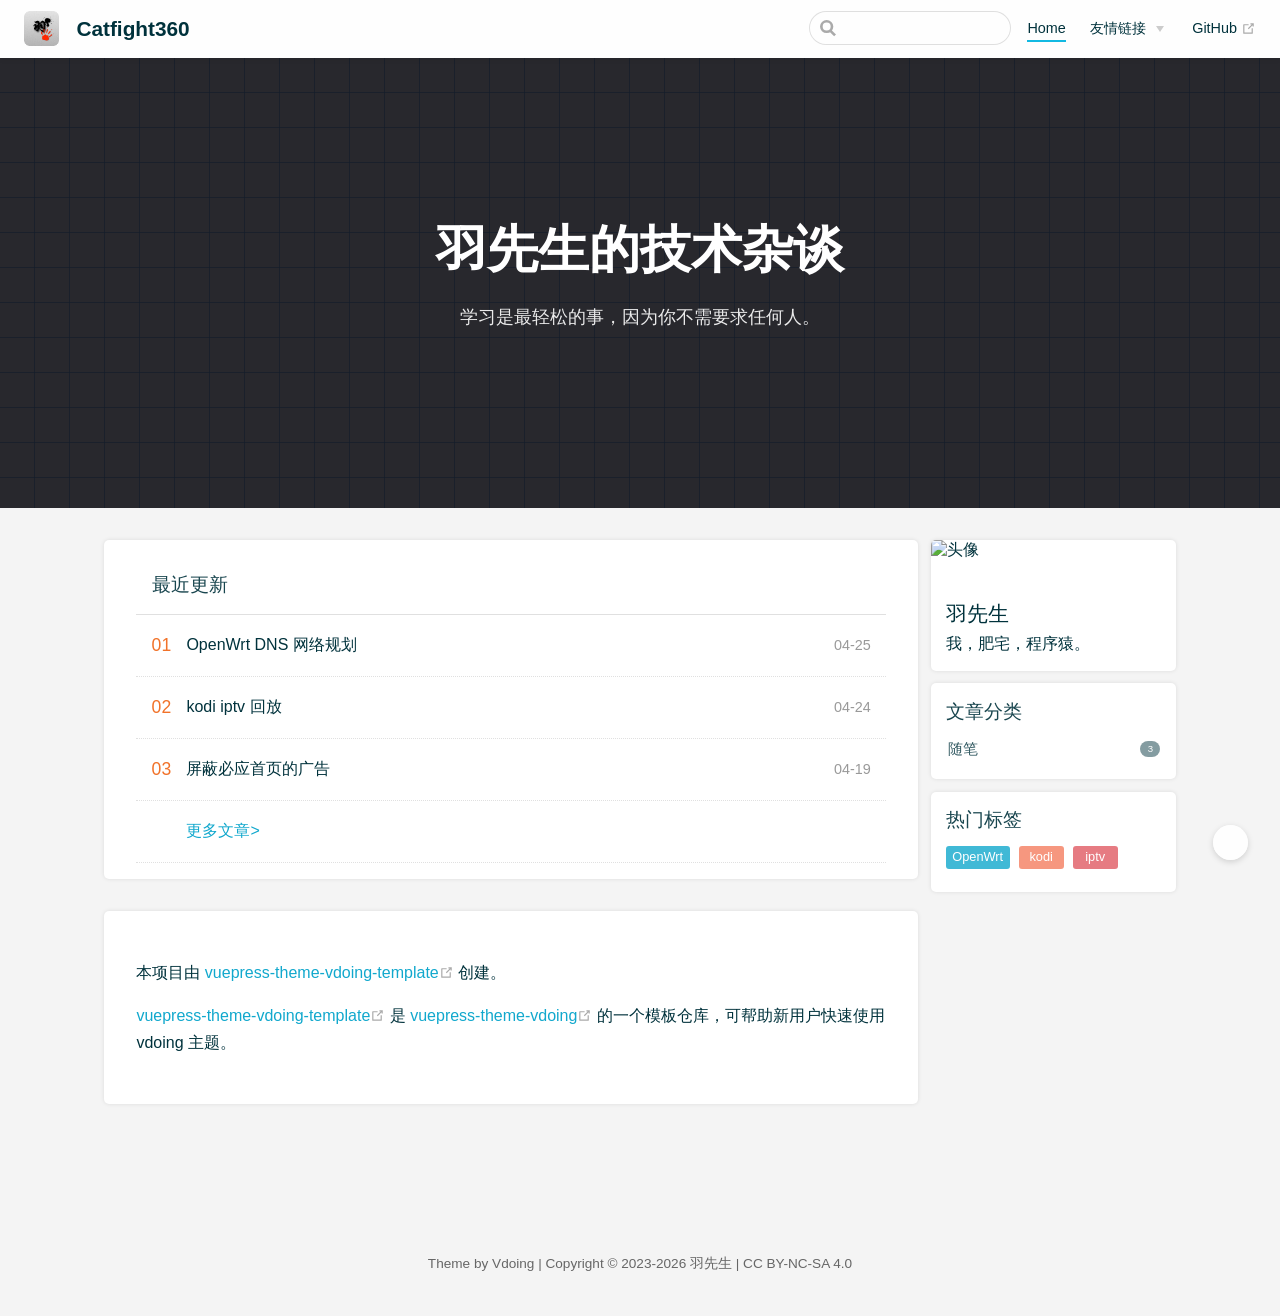
==== commit cdcdc7d4: "update on 2023/04/25 周二  9:46:15.69" ====
--- a/index.html
+++ b/index.html
@@ -1,31 +1,65 @@
-<!DOCTYPE html>
-<html lang="en-US">
-  <head>
-    <meta charset="utf-8">
-    <meta name="viewport" content="width=device-width,initial-scale=1">
-    <title>Catfight360</title>
-    <meta name="generator" content="VuePress 1.6.0">
-    
-    <meta name="description" content="一个兴趣使然的博客小站。">
-    <link rel="preload" href="/assets/css/0.styles.daf4341c.css" as="style"><link rel="preload" href="/assets/js/app.df64f249.js" as="script"><link rel="preload" href="/assets/js/2.5c77c360.js" as="script"><link rel="preload" href="/assets/js/13.9ac546a4.js" as="script"><link rel="prefetch" href="/assets/js/10.ccb9b65d.js"><link rel="prefetch" href="/assets/js/11.858c0970.js"><link rel="prefetch" href="/assets/js/12.f4138990.js"><link rel="prefetch" href="/assets/js/14.c9771339.js"><link rel="prefetch" href="/assets/js/15.078c7b83.js"><link rel="prefetch" href="/assets/js/16.d5b35283.js"><link rel="prefetch" href="/assets/js/17.9b9eb06d.js"><link rel="prefetch" href="/assets/js/3.f47b68cf.js"><link rel="prefetch" href="/assets/js/4.faa55091.js"><link rel="prefetch" href="/assets/js/5.70f31fc7.js"><link rel="prefetch" href="/assets/js/6.5cbd7ebc.js"><link rel="prefetch" href="/assets/js/7.8fbf65f6.js"><link rel="prefetch" href="/assets/js/8.9c1f7a0f.js"><link rel="prefetch" href="/assets/js/9.458251bb.js">
-    <link rel="stylesheet" href="/assets/css/0.styles.daf4341c.css">
-  </head>
-  <body class="theme-mode-light">
-    <div id="app" data-server-rendered="true"><div class="theme-container no-sidebar"><header class="navbar blur"><div title="目录" class="sidebar-button"><svg xmlns="http://www.w3.org/2000/svg" aria-hidden="true" role="img" viewBox="0 0 448 512" class="icon"><path fill="currentColor" d="M436 124H12c-6.627 0-12-5.373-12-12V80c0-6.627 5.373-12 12-12h424c6.627 0 12 5.373 12 12v32c0 6.627-5.373 12-12 12zm0 160H12c-6.627 0-12-5.373-12-12v-32c0-6.627 5.373-12 12-12h424c6.627 0 12 5.373 12 12v32c0 6.627-5.373 12-12 12zm0 160H12c-6.627 0-12-5.373-12-12v-32c0-6.627 5.373-12 12-12h424c6.627 0 12 5.373 12 12v32c0 6.627-5.373 12-12 12z"></path></svg></div> <a href="/" aria-current="page" class="home-link router-link-exact-active router-link-active"><img src="/img/logo.png" alt="Catfight360" class="logo"> <span class="site-name can-hide">Catfight360</span></a> <div class="links"><div class="search-box"><input aria-label="Search" autocomplete="off" spellcheck="false" value=""> <!----></div> <nav class="nav-links can-hide"><div class="nav-item"><a href="/" aria-current="page" class="nav-link router-link-exact-active router-link-active">首页</a></div><div class="nav-item"><div class="dropdown-wrapper"><button type="button" aria-label="索引" class="dropdown-title"><a href="/archives/" class="link-title">索引</a> <span class="title" style="display:none;">索引</span> <span class="arrow right"></span></button> <ul class="nav-dropdown" style="display:none;"><li class="dropdown-item"><!----> <a href="/categories/" class="nav-link">分类</a></li><li class="dropdown-item"><!----> <a href="/tags/" class="nav-link">标签</a></li><li class="dropdown-item"><!----> <a href="/archives/" class="nav-link">归档</a></li></ul></div></div> <a href="https://github.com//VergilGao/vergilgao.github.io" target="_blank" rel="noopener noreferrer" class="repo-link">
+<!DOCTYPE html>
+<html lang="en-US">
+  <head>
+    <meta charset="utf-8">
+    <meta name="viewport" content="width=device-width,initial-scale=1">
+    <title>Catfight360</title>
+    <meta name="generator" content="VuePress 1.9.7">
+    <link rel="icon" href="/favicon.ico">
+    <meta name="description" content="一个兴趣使然的博客小站。">
+    <meta name="viewport" content="width=device-width,initial-scale=1,user-scalable=no">
+    
+    <link rel="preload" href="/assets/css/1.styles.01c76d4d.css" as="style"><link rel="preload" href="/assets/js/app.6b4d21cc.js" as="script"><link rel="preload" href="/assets/js/11.ea07bb6b.js" as="script"><link rel="preload" href="/assets/js/20.e92a401b.js" as="script">
+    <link rel="stylesheet" href="/assets/css/1.styles.01c76d4d.css">
+  </head>
+  <body class="theme-mode-light">
+    <div id="app" data-server-rendered="true"><div class="theme-container sidebar-open no-sidebar"><header class="navbar blur"><div title="目录" class="sidebar-button"><svg xmlns="http://www.w3.org/2000/svg" aria-hidden="true" role="img" viewBox="0 0 448 512" class="icon"><path fill="currentColor" d="M436 124H12c-6.627 0-12-5.373-12-12V80c0-6.627 5.373-12 12-12h424c6.627 0 12 5.373 12 12v32c0 6.627-5.373 12-12 12zm0 160H12c-6.627 0-12-5.373-12-12v-32c0-6.627 5.373-12 12-12h424c6.627 0 12 5.373 12 12v32c0 6.627-5.373 12-12 12zm0 160H12c-6.627 0-12-5.373-12-12v-32c0-6.627 5.373-12 12-12h424c6.627 0 12 5.373 12 12v32c0 6.627-5.373 12-12 12z"></path></svg></div> <a href="/" aria-current="page" class="home-link router-link-exact-active router-link-active"><img src="/assets/img/logo.png" alt="Catfight360" class="logo"> <span class="site-name can-hide">Catfight360</span></a> <div class="links"><div class="search-box"><input aria-label="Search" autocomplete="off" spellcheck="false" value=""> <!----></div> <nav class="nav-links can-hide"><div class="nav-item"><a href="/" aria-current="page" class="nav-link router-link-exact-active router-link-active">Home</a></div><div class="nav-item"><div class="dropdown-wrapper"><button type="button" aria-label="友情链接" class="dropdown-title"><!----> <span class="title" style="display:;">友情链接</span> <span class="arrow right"></span></button> <ul class="nav-dropdown" style="display:none;"><li class="dropdown-item"><!----> <a href="https://vuepress.vuejs.org/" target="_blank" rel="noopener noreferrer" class="nav-link external">
+  vuepress
+  <span><svg xmlns="http://www.w3.org/2000/svg" aria-hidden="true" focusable="false" x="0px" y="0px" viewBox="0 0 100 100" width="15" height="15" class="icon outbound"><path fill="currentColor" d="M18.8,85.1h56l0,0c2.2,0,4-1.8,4-4v-32h-8v28h-48v-48h28v-8h-32l0,0c-2.2,0-4,1.8-4,4v56C14.8,83.3,16.6,85.1,18.8,85.1z"></path> <polygon fill="currentColor" points="45.7,48.7 51.3,54.3 77.2,28.5 77.2,37.2 85.2,37.2 85.2,14.9 62.8,14.9 62.8,22.9 71.5,22.9"></polygon></svg> <span class="sr-only">(opens new window)</span></span></a></li><li class="dropdown-item"><!----> <a href="https://doc.xugaoyi.com/" target="_blank" rel="noopener noreferrer" class="nav-link external">
+  vuepress-theme-vdoing
+  <span><svg xmlns="http://www.w3.org/2000/svg" aria-hidden="true" focusable="false" x="0px" y="0px" viewBox="0 0 100 100" width="15" height="15" class="icon outbound"><path fill="currentColor" d="M18.8,85.1h56l0,0c2.2,0,4-1.8,4-4v-32h-8v28h-48v-48h28v-8h-32l0,0c-2.2,0-4,1.8-4,4v56C14.8,83.3,16.6,85.1,18.8,85.1z"></path> <polygon fill="currentColor" points="45.7,48.7 51.3,54.3 77.2,28.5 77.2,37.2 85.2,37.2 85.2,14.9 62.8,14.9 62.8,22.9 71.5,22.9"></polygon></svg> <span class="sr-only">(opens new window)</span></span></a></li><li class="dropdown-item"><!----> <a href="https://www.u2sb.com/" target="_blank" rel="noopener noreferrer" class="nav-link external">
+  U2SB
+  <span><svg xmlns="http://www.w3.org/2000/svg" aria-hidden="true" focusable="false" x="0px" y="0px" viewBox="0 0 100 100" width="15" height="15" class="icon outbound"><path fill="currentColor" d="M18.8,85.1h56l0,0c2.2,0,4-1.8,4-4v-32h-8v28h-48v-48h28v-8h-32l0,0c-2.2,0-4,1.8-4,4v56C14.8,83.3,16.6,85.1,18.8,85.1z"></path> <polygon fill="currentColor" points="45.7,48.7 51.3,54.3 77.2,28.5 77.2,37.2 85.2,37.2 85.2,14.9 62.8,14.9 62.8,22.9 71.5,22.9"></polygon></svg> <span class="sr-only">(opens new window)</span></span></a></li><li class="dropdown-item"><!----> <a href="https://blog.xxwhite.com/" target="_blank" rel="noopener noreferrer" class="nav-link external">
+  MonoLogueChi
+  <span><svg xmlns="http://www.w3.org/2000/svg" aria-hidden="true" focusable="false" x="0px" y="0px" viewBox="0 0 100 100" width="15" height="15" class="icon outbound"><path fill="currentColor" d="M18.8,85.1h56l0,0c2.2,0,4-1.8,4-4v-32h-8v28h-48v-48h28v-8h-32l0,0c-2.2,0-4,1.8-4,4v56C14.8,83.3,16.6,85.1,18.8,85.1z"></path> <polygon fill="currentColor" points="45.7,48.7 51.3,54.3 77.2,28.5 77.2,37.2 85.2,37.2 85.2,14.9 62.8,14.9 62.8,22.9 71.5,22.9"></polygon></svg> <span class="sr-only">(opens new window)</span></span></a></li></ul></div></div> <a href="https://github.com/VergilGao/vergilgao.github.io" target="_blank" rel="noopener noreferrer" class="repo-link">
     GitHub
-    <svg xmlns="http://www.w3.org/2000/svg" aria-labelledby="outbound-link-title" role="img" focusable="false" x="0px" y="0px" viewBox="0 0 100 100" width="15" height="15" class="icon outbound"><title id="outbound-link-title">(opens new window)</title> <path fill="currentColor" d="M18.8,85.1h56l0,0c2.2,0,4-1.8,4-4v-32h-8v28h-48v-48h28v-8h-32l0,0c-2.2,0-4,1.8-4,4v56C14.8,83.3,16.6,85.1,18.8,85.1z"></path> <polygon fill="currentColor" points="45.7,48.7 51.3,54.3 77.2,28.5 77.2,37.2 85.2,37.2 85.2,14.9 62.8,14.9 62.8,22.9 71.5,22.9"></polygon></svg></a></nav></div></header> <div class="sidebar-mask"></div> <aside class="sidebar" style="display:none;"><div class="blogger"><img src="https://cdn.jsdelivr.net/gh/vergilgao/image_store/blog/Avatar.jpg"> <div class="blogger-info"><h3>羽先生</h3> <span>我，肥宅，程序猿。</span></div></div> <nav class="nav-links"><div class="nav-item"><a href="/" aria-current="page" class="nav-link router-link-exact-active router-link-active">首页</a></div><div class="nav-item"><div class="dropdown-wrapper"><button type="button" aria-label="索引" class="dropdown-title"><a href="/archives/" class="link-title">索引</a> <span class="title" style="display:none;">索引</span> <span class="arrow right"></span></button> <ul class="nav-dropdown" style="display:none;"><li class="dropdown-item"><!----> <a href="/categories/" class="nav-link">分类</a></li><li class="dropdown-item"><!----> <a href="/tags/" class="nav-link">标签</a></li><li class="dropdown-item"><!----> <a href="/archives/" class="nav-link">归档</a></li></ul></div></div> <a href="https://github.com//VergilGao/vergilgao.github.io" target="_blank" rel="noopener noreferrer" class="repo-link">
+    <span><svg xmlns="http://www.w3.org/2000/svg" aria-hidden="true" focusable="false" x="0px" y="0px" viewBox="0 0 100 100" width="15" height="15" class="icon outbound"><path fill="currentColor" d="M18.8,85.1h56l0,0c2.2,0,4-1.8,4-4v-32h-8v28h-48v-48h28v-8h-32l0,0c-2.2,0-4,1.8-4,4v56C14.8,83.3,16.6,85.1,18.8,85.1z"></path> <polygon fill="currentColor" points="45.7,48.7 51.3,54.3 77.2,28.5 77.2,37.2 85.2,37.2 85.2,14.9 62.8,14.9 62.8,22.9 71.5,22.9"></polygon></svg> <span class="sr-only">(opens new window)</span></span></a></nav></div></header> <div class="sidebar-mask"></div> <div class="sidebar-hover-trigger"></div> <aside class="sidebar" style="display:none;"><div class="blogger"><img src="https://cdn.jsdelivr.net/gh/vergilgao/image_store/blog/Avatar.jpg"> <div class="blogger-info"><h3>羽先生</h3> <span>我，肥宅，程序猿。</span></div></div> <nav class="nav-links"><div class="nav-item"><a href="/" aria-current="page" class="nav-link router-link-exact-active router-link-active">Home</a></div><div class="nav-item"><div class="dropdown-wrapper"><button type="button" aria-label="友情链接" class="dropdown-title"><!----> <span class="title" style="display:;">友情链接</span> <span class="arrow right"></span></button> <ul class="nav-dropdown" style="display:none;"><li class="dropdown-item"><!----> <a href="https://vuepress.vuejs.org/" target="_blank" rel="noopener noreferrer" class="nav-link external">
+  vuepress
+  <span><svg xmlns="http://www.w3.org/2000/svg" aria-hidden="true" focusable="false" x="0px" y="0px" viewBox="0 0 100 100" width="15" height="15" class="icon outbound"><path fill="currentColor" d="M18.8,85.1h56l0,0c2.2,0,4-1.8,4-4v-32h-8v28h-48v-48h28v-8h-32l0,0c-2.2,0-4,1.8-4,4v56C14.8,83.3,16.6,85.1,18.8,85.1z"></path> <polygon fill="currentColor" points="45.7,48.7 51.3,54.3 77.2,28.5 77.2,37.2 85.2,37.2 85.2,14.9 62.8,14.9 62.8,22.9 71.5,22.9"></polygon></svg> <span class="sr-only">(opens new window)</span></span></a></li><li class="dropdown-item"><!----> <a href="https://doc.xugaoyi.com/" target="_blank" rel="noopener noreferrer" class="nav-link external">
+  vuepress-theme-vdoing
+  <span><svg xmlns="http://www.w3.org/2000/svg" aria-hidden="true" focusable="false" x="0px" y="0px" viewBox="0 0 100 100" width="15" height="15" class="icon outbound"><path fill="currentColor" d="M18.8,85.1h56l0,0c2.2,0,4-1.8,4-4v-32h-8v28h-48v-48h28v-8h-32l0,0c-2.2,0-4,1.8-4,4v56C14.8,83.3,16.6,85.1,18.8,85.1z"></path> <polygon fill="currentColor" points="45.7,48.7 51.3,54.3 77.2,28.5 77.2,37.2 85.2,37.2 85.2,14.9 62.8,14.9 62.8,22.9 71.5,22.9"></polygon></svg> <span class="sr-only">(opens new window)</span></span></a></li><li class="dropdown-item"><!----> <a href="https://www.u2sb.com/" target="_blank" rel="noopener noreferrer" class="nav-link external">
+  U2SB
+  <span><svg xmlns="http://www.w3.org/2000/svg" aria-hidden="true" focusable="false" x="0px" y="0px" viewBox="0 0 100 100" width="15" height="15" class="icon outbound"><path fill="currentColor" d="M18.8,85.1h56l0,0c2.2,0,4-1.8,4-4v-32h-8v28h-48v-48h28v-8h-32l0,0c-2.2,0-4,1.8-4,4v56C14.8,83.3,16.6,85.1,18.8,85.1z"></path> <polygon fill="currentColor" points="45.7,48.7 51.3,54.3 77.2,28.5 77.2,37.2 85.2,37.2 85.2,14.9 62.8,14.9 62.8,22.9 71.5,22.9"></polygon></svg> <span class="sr-only">(opens new window)</span></span></a></li><li class="dropdown-item"><!----> <a href="https://blog.xxwhite.com/" target="_blank" rel="noopener noreferrer" class="nav-link external">
+  MonoLogueChi
+  <span><svg xmlns="http://www.w3.org/2000/svg" aria-hidden="true" focusable="false" x="0px" y="0px" viewBox="0 0 100 100" width="15" height="15" class="icon outbound"><path fill="currentColor" d="M18.8,85.1h56l0,0c2.2,0,4-1.8,4-4v-32h-8v28h-48v-48h28v-8h-32l0,0c-2.2,0-4,1.8-4,4v56C14.8,83.3,16.6,85.1,18.8,85.1z"></path> <polygon fill="currentColor" points="45.7,48.7 51.3,54.3 77.2,28.5 77.2,37.2 85.2,37.2 85.2,14.9 62.8,14.9 62.8,22.9 71.5,22.9"></polygon></svg> <span class="sr-only">(opens new window)</span></span></a></li></ul></div></div> <a href="https://github.com/VergilGao/vergilgao.github.io" target="_blank" rel="noopener noreferrer" class="repo-link">
     GitHub
-    <svg xmlns="http://www.w3.org/2000/svg" aria-labelledby="outbound-link-title" role="img" focusable="false" x="0px" y="0px" viewBox="0 0 100 100" width="15" height="15" class="icon outbound"><title id="outbound-link-title">(opens new window)</title> <path fill="currentColor" d="M18.8,85.1h56l0,0c2.2,0,4-1.8,4-4v-32h-8v28h-48v-48h28v-8h-32l0,0c-2.2,0-4,1.8-4,4v56C14.8,83.3,16.6,85.1,18.8,85.1z"></path> <polygon fill="currentColor" points="45.7,48.7 51.3,54.3 77.2,28.5 77.2,37.2 85.2,37.2 85.2,14.9 62.8,14.9 62.8,22.9 71.5,22.9"></polygon></svg></a></nav>  <!----> </aside> <div class="home-wrapper" data-v-0e9b2e39><div class="banner" style="background:rgb(40,40,45) url([data-uri]);" data-v-0e9b2e39><div class="banner-conent" style="padding-top:7rem;" data-v-0e9b2e39><header class="hero" data-v-0e9b2e39><!----> <h1 id="main-title" data-v-0e9b2e39>羽先生的技术杂谈</h1> <p class="description" data-v-0e9b2e39>学习是最轻松的事，因为你不需要求任何人。</p> <!----></header> <!----></div> <!----></div> <div class="main-wrapper" data-v-0e9b2e39><div class="main-left"><div class="post-list" data-v-0e9b2e39><div><div class="post card-box"><div class="title-wrapper"><h2><a href="/pages/3f4518/">LVM扩容</a></h2> <div class="article-info"><span title="作者" class="iconfont icon-touxiang">羽先生</span> <span title="创建时间" class="iconfont icon-riqi">2020-12-08</span> <span title="分类" class="iconfont icon-wenjian"><a href="/categories/?category=%E9%9A%8F%E7%AC%94">随笔</a></span> <span title="标签" class="iconfont icon-biaoqian tags"><a href="/tags/?tag=LVM">LVM</a><a href="/tags/?tag=Linux">Linux</a></span></div></div> <!----></div><div class="post card-box"><div class="title-wrapper"><h2><a href="/pages/5e71c8/">Nginx IP透传</a></h2> <div class="article-info"><span title="作者" class="iconfont icon-touxiang">羽先生</span> <span title="创建时间" class="iconfont icon-riqi">2020-12-07</span> <span title="分类" class="iconfont icon-wenjian"><a href="/categories/?category=%E9%9A%8F%E7%AC%94">随笔</a></span> <span title="标签" class="iconfont icon-biaoqian tags"><a href="/tags/?tag=nginx">nginx</a><a href="/tags/?tag=linux">linux</a></span></div></div> <!----></div><div class="post card-box"><div class="title-wrapper"><h2><a href="/pages/a9ed53/">docker 基础知识</a></h2> <div class="article-info"><span title="作者" class="iconfont icon-touxiang">羽先生</span> <span title="创建时间" class="iconfont icon-riqi">2020-10-08</span> <span title="分类" class="iconfont icon-wenjian"><a href="/categories/?category=docker%20%E5%AD%A6%E4%B9%A0%E7%AC%94%E8%AE%B0">docker 学习笔记</a></span> <span title="标签" class="iconfont icon-biaoqian tags"><a href="/tags/?tag=docker">docker</a><a href="/tags/?tag=linux">linux</a></span></div></div> <!----></div><div class="post card-box"><div class="title-wrapper"><h2><a href="/pages/a59f7a/">IdentityServer4 基础知识</a></h2> <div class="article-info"><span title="作者" class="iconfont icon-touxiang">羽先生</span> <span title="创建时间" class="iconfont icon-riqi">2020-09-27</span> <span title="分类" class="iconfont icon-wenjian"><a href="/categories/?category=IdentityServer4%20%E5%AD%A6%E4%B9%A0%E7%AC%94%E8%AE%B0">IdentityServer4 学习笔记</a></span> <span title="标签" class="iconfont icon-biaoqian tags"><a href="/tags/?tag=IdentityServer4">IdentityServer4</a><a href="/tags/?tag=oAuth%202.0">oAuth 2.0</a><a href="/tags/?tag=.NET">.NET</a><a href="/tags/?tag=C%23">C#</a><a href="/tags/?tag=ASP.NET%20Core">ASP.NET Core</a></span></div></div> <!----></div><div class="post card-box"><div class="title-wrapper"><h2><a href="/pages/dd0204/">开张大吉！</a></h2> <div class="article-info"><span title="作者" class="iconfont icon-touxiang">羽先生</span> <span title="创建时间" class="iconfont icon-riqi">2020-09-25</span> <span title="分类" class="iconfont icon-wenjian"><a href="/categories/?category=%E9%9A%8F%E7%AC%94">随笔</a></span> <!----></div></div> <!----></div></div></div> <div class="pagination" style="display:none;" data-v-0e9b2e39><span class="card-box prev iconfont icon-jiantou-zuo disabled"><p>上一页</p></span> <div class="pagination-list"><span class="card-box active">1</span></div> <span class="card-box next iconfont icon-jiantou-you disabled"><p>下一页</p></span></div> <div class="theme-vdoing-content custom card-box content__default" data-v-0e9b2e39></div></div> <div class="main-right"><aside class="blogger-wrapper card-box" data-v-0e9b2e39><div class="avatar"><img src="https://cdn.jsdelivr.net/gh/vergilgao/image_store/blog/Avatar.jpg" alt="头像" title="我好看吗"></div> <div class="icons"><a href="https://github.com/VergilGao" title="GitHub" target="_blank" class="iconfont icon-github" style="width:100%;"></a></div> <div class="blogger"><span class="name">羽先生</span> <span class="slogan">我，肥宅，程序猿。</span></div></aside> <div class="categories-wrapper card-box" data-v-0e9b2e39><a href="/categories/" title="全部分类" class="title iconfont icon-wenjianjia">文章分类</a> <div class="categories"><a href="/categories/?category=%E9%9A%8F%E7%AC%94">
+    <span><svg xmlns="http://www.w3.org/2000/svg" aria-hidden="true" focusable="false" x="0px" y="0px" viewBox="0 0 100 100" width="15" height="15" class="icon outbound"><path fill="currentColor" d="M18.8,85.1h56l0,0c2.2,0,4-1.8,4-4v-32h-8v28h-48v-48h28v-8h-32l0,0c-2.2,0-4,1.8-4,4v56C14.8,83.3,16.6,85.1,18.8,85.1z"></path> <polygon fill="currentColor" points="45.7,48.7 51.3,54.3 77.2,28.5 77.2,37.2 85.2,37.2 85.2,14.9 62.8,14.9 62.8,22.9 71.5,22.9"></polygon></svg> <span class="sr-only">(opens new window)</span></span></a></nav>  <!----> </aside> <div class="home-wrapper" data-v-2caa57aa><div class="banner" style="background:rgb(40,40,45) url([data-uri]);" data-v-2caa57aa><div class="banner-conent" style="padding-top:7rem;" data-v-2caa57aa><header class="hero" data-v-2caa57aa><!----> <h1 id="main-title" data-v-2caa57aa>
+          羽先生的技术杂谈
+        </h1> <p class="description" data-v-2caa57aa>
+          学习是最轻松的事，因为你不需要求任何人。
+        </p> <!----></header> <!----></div> <!----></div> <div class="main-wrapper" data-v-2caa57aa><div class="main-left"><div class="card-box article-list" data-v-2caa57aa><div class="article-title"><a href="/archives/" class="iconfont icon-bi">最近更新</a></div> <div class="article-wrapper"><dl><dd>01</dd> <dt><a href="/pages/2b3aea/"><div>
+            OpenWrt DNS 网络规划
+            <!----></div></a> <span class="date">04-25</span></dt></dl><dl><dd>02</dd> <dt><a href="/pages/3830b7/"><div>
+            kodi iptv 回放
+            <!----></div></a> <span class="date">04-24</span></dt></dl><dl><dd>03</dd> <dt><a href="/pages/8ee5d6/"><div>
+            屏蔽必应首页的广告
+            <!----></div></a> <span class="date">04-19</span></dt></dl> <dl><dd></dd> <dt><a href="/archives/" class="more">更多文章&gt;</a></dt></dl></div></div> <div class="theme-vdoing-content custom card-box content__default" data-v-2caa57aa><p>本项目由 <a href="https://github.com/u2sb/vuepress-theme-vdoing-template" target="_blank" rel="noopener noreferrer">vuepress-theme-vdoing-template<span><svg xmlns="http://www.w3.org/2000/svg" aria-hidden="true" focusable="false" x="0px" y="0px" viewBox="0 0 100 100" width="15" height="15" class="icon outbound"><path fill="currentColor" d="M18.8,85.1h56l0,0c2.2,0,4-1.8,4-4v-32h-8v28h-48v-48h28v-8h-32l0,0c-2.2,0-4,1.8-4,4v56C14.8,83.3,16.6,85.1,18.8,85.1z"></path> <polygon fill="currentColor" points="45.7,48.7 51.3,54.3 77.2,28.5 77.2,37.2 85.2,37.2 85.2,14.9 62.8,14.9 62.8,22.9 71.5,22.9"></polygon></svg> <span class="sr-only">(opens new window)</span></span></a> 创建。</p> <p><a href="https://github.com/u2sb/vuepress-theme-vdoing-template" target="_blank" rel="noopener noreferrer">vuepress-theme-vdoing-template<span><svg xmlns="http://www.w3.org/2000/svg" aria-hidden="true" focusable="false" x="0px" y="0px" viewBox="0 0 100 100" width="15" height="15" class="icon outbound"><path fill="currentColor" d="M18.8,85.1h56l0,0c2.2,0,4-1.8,4-4v-32h-8v28h-48v-48h28v-8h-32l0,0c-2.2,0-4,1.8-4,4v56C14.8,83.3,16.6,85.1,18.8,85.1z"></path> <polygon fill="currentColor" points="45.7,48.7 51.3,54.3 77.2,28.5 77.2,37.2 85.2,37.2 85.2,14.9 62.8,14.9 62.8,22.9 71.5,22.9"></polygon></svg> <span class="sr-only">(opens new window)</span></span></a> 是 <a href="https://github.com/xugaoyi/vuepress-theme-vdoing" target="_blank" rel="noopener noreferrer">vuepress-theme-vdoing<span><svg xmlns="http://www.w3.org/2000/svg" aria-hidden="true" focusable="false" x="0px" y="0px" viewBox="0 0 100 100" width="15" height="15" class="icon outbound"><path fill="currentColor" d="M18.8,85.1h56l0,0c2.2,0,4-1.8,4-4v-32h-8v28h-48v-48h28v-8h-32l0,0c-2.2,0-4,1.8-4,4v56C14.8,83.3,16.6,85.1,18.8,85.1z"></path> <polygon fill="currentColor" points="45.7,48.7 51.3,54.3 77.2,28.5 77.2,37.2 85.2,37.2 85.2,14.9 62.8,14.9 62.8,22.9 71.5,22.9"></polygon></svg> <span class="sr-only">(opens new window)</span></span></a> 的一个模板仓库，可帮助新用户快速使用 vdoing 主题。</p></div></div> <div class="main-right"><aside class="blogger-wrapper card-box" data-v-2caa57aa><div class="avatar"><img src="https://cdn.jsdelivr.net/gh/vergilgao/image_store/blog/Avatar.jpg" alt="头像" title="我好看吗"></div> <div class="icons"><a href="https://space.bilibili.com/1420487" title="哔哩哔哩" target="_blank" class="iconfont icon-bilibili" style="width:50%;"></a><a href="https://github.com/VergilGao" title="GitHub" target="_blank" class="iconfont icon-github" style="width:50%;"></a></div> <div class="blogger"><span class="name">羽先生</span> <span class="slogan">我，肥宅，程序猿。</span></div></aside> <div class="categories-wrapper card-box" data-v-2caa57aa><a href="/categories/" title="全部分类" class="title iconfont icon-wenjianjia">文章分类</a> <div class="categories"><a href="/categories/?category=%E9%9A%8F%E7%AC%94">
       随笔
-      <span>3</span></a><a href="/categories/?category=docker%20%E5%AD%A6%E4%B9%A0%E7%AC%94%E8%AE%B0">
-      docker 学习笔记
-      <span>1</span></a><a href="/categories/?category=IdentityServer4%20%E5%AD%A6%E4%B9%A0%E7%AC%94%E8%AE%B0">
-      IdentityServer4 学习笔记
-      <span>1</span></a> <!----></div></div> <div class="tags-wrapper card-box" data-v-0e9b2e39><a href="/tags/" title="全部标签" class="title iconfont icon-biaoqian1">热门标签</a> <div class="tags"><a href="/tags/?tag=LVM" style="background:#11a8cd;--random-color:#11a8cd;">LVM</a> <span></span><a href="/tags/?tag=Linux" style="background:#11a8cd;--random-color:#11a8cd;">Linux</a> <span></span><a href="/tags/?tag=nginx" style="background:#67CC86;--random-color:#67CC86;">nginx</a> <span></span><a href="/tags/?tag=linux" style="background:#67CC86;--random-color:#67CC86;">linux</a> <span></span><a href="/tags/?tag=docker" style="background:#11a8cd;--random-color:#11a8cd;">docker</a> <span></span><a href="/tags/?tag=IdentityServer4" style="background:#67CC86;--random-color:#67CC86;">IdentityServer4</a> <span></span><a href="/tags/?tag=oAuth%202.0" style="background:#E15B64;--random-color:#E15B64;">oAuth 2.0</a> <span></span><a href="/tags/?tag=.NET" style="background:#67CC86;--random-color:#67CC86;">.NET</a> <span></span><a href="/tags/?tag=C%23" style="background:#849B87;--random-color:#849B87;">C#</a> <span></span><a href="/tags/?tag=ASP.NET%20Core" style="background:#F47E60;--random-color:#F47E60;">ASP.NET Core</a> <span></span> <!----></div></div></div></div></div> <div class="footer"><div class="icons"><a href="https://github.com/VergilGao" title="GitHub" target="_blank" class="iconfont icon-github"></a></div> 
+      <span>3</span></a> <!----></div></div> <div class="tags-wrapper card-box" data-v-2caa57aa><a href="/tags/" title="全部标签" class="title iconfont icon-biaoqian1">热门标签</a> <div class="tags"><a href="/tags/?tag=OpenWrt" style="background:#E15B64;--random-color:#E15B64;">OpenWrt</a> <span></span><a href="/tags/?tag=kodi" style="background:#E15B64;--random-color:#E15B64;">kodi</a> <span></span><a href="/tags/?tag=iptv" style="background:#11a8cd;--random-color:#11a8cd;">iptv</a> <span></span> <!----></div></div> <!----></div></div></div> <div class="footer"><div class="icons"><a href="https://space.bilibili.com/1420487" title="哔哩哔哩" target="_blank" class="iconfont icon-bilibili"></a><a href="https://github.com/VergilGao" title="GitHub" target="_blank" class="iconfont icon-github"></a></div> 
   Theme by
   <a href="https://github.com/xugaoyi/vuepress-theme-vdoing" target="_blank" title="本站主题">Vdoing</a> 
-    | Copyright © 2020-2020
-    <span>羽先生 | <a href="https://github.com/VergilGao/vergilgao.github.io/blob/master/LICENSE" target="_blank">MIT License</a></span></div> <div class="buttons"><div title="返回顶部" class="button blur go-to-top iconfont icon-fanhuidingbu" style="display:none;"></div> <div title="去评论" class="button blur go-to-comment iconfont icon-pinglun" style="display:none;"></div> <div title="主题模式" class="button blur theme-mode-but iconfont icon-zhuti"><ul class="select-box" style="display:none;"><li class="iconfont icon-zidong">跟随系统</li><li class="iconfont icon-rijianmoshi">浅色模式</li><li class="iconfont icon-yejianmoshi">深色模式</li><li class="iconfont icon-yuedu">阅读模式</li></ul></div></div> <!----></div><div class="global-ui"><div></div></div></div>
-    <script src="/assets/js/app.df64f249.js" defer></script><script src="/assets/js/2.5c77c360.js" defer></script><script src="/assets/js/13.9ac546a4.js" defer></script>
-  </body>
-</html>+    | Copyright © 2023-2023
+    <span>
+      <a href='https://catfight360.com' target='_blank'>羽先生</a> | <a href='https://creativecommons.org/licenses/by-nc-sa/4.0/' rel='external nofollow' target='_blank'>CC BY-NC-SA 4.0</a>
+    </span></div> <div class="buttons"><div title="返回顶部" class="button blur go-to-top iconfont icon-fanhuidingbu" style="display:none;"></div> <div title="去评论" class="button blur go-to-comment iconfont icon-pinglun" style="display:none;"></div> <div title="主题模式" class="button blur theme-mode-but iconfont icon-zhuti"><ul class="select-box" style="display:none;"><li class="iconfont icon-zidong">
+          跟随系统
+        </li><li class="iconfont icon-rijianmoshi">
+          浅色模式
+        </li><li class="iconfont icon-yejianmoshi">
+          深色模式
+        </li><li class="iconfont icon-yuedu">
+          阅读模式
+        </li></ul></div></div> <!----> <!----> <!----></div><div class="global-ui"></div></div>
+    <script src="/assets/js/app.6b4d21cc.js" defer></script><script src="/assets/js/11.ea07bb6b.js" defer></script><script src="/assets/js/20.e92a401b.js" defer></script>
+  </body>
+</html>
--- a/assets/css/1.styles.01c76d4d.css
+++ b/assets/css/1.styles.01c76d4d.css
@@ -0,0 +1 @@
+@import url(//at.alicdn.com/t/font_1678482_4tbhmh589x.css);.code-copy{color:#aaa;fill:#aaa;font-size:14px;display:inline-block;cursor:pointer}div[class*=aside-code] aside .code-copy,div[class*=language-] pre .code-copy{position:absolute;z-index:1000;top:7px;right:35px;opacity:0;font-size:16px}div[class*=aside-code] aside:hover .code-copy,div[class*=language-] pre:hover .code-copy{opacity:1}.content pre,.content pre[class*=language-]{overflow-y:hidden}div[class*=language-] pre,div[class*=language-] pre[class*=language-]{position:static!important}div[class~=language-text]:before{content:"text"}div[class~=language-yml]:before{content:"yml"}div[class*=language-] pre{-webkit-user-select:text;-moz-user-select:text;-ms-user-select:text;user-select:text}p code{-webkit-user-select:all;-moz-user-select:all;-ms-user-select:all;user-select:all}@-webkit-keyframes message-move-in{0%{opacity:0;transform:translateY(-100%)}to{opacity:1;transform:translateY(0)}}@keyframes message-move-in{0%{opacity:0;transform:translateY(-100%)}to{opacity:1;transform:translateY(0)}}#message-container .message.move-in{-webkit-animation:message-move-in .3s ease-in-out;animation:message-move-in .3s ease-in-out}@-webkit-keyframes message-move-out{0%{opacity:1;transform:translateY(0)}to{opacity:0;transform:translateY(-100%)}}@keyframes message-move-out{0%{opacity:1;transform:translateY(0)}to{opacity:0;transform:translateY(-100%)}}#message-container .message.move-out{-webkit-animation:message-move-out .3s ease-in-out;animation:message-move-out .3s ease-in-out;-webkit-animation-fill-mode:forwards;animation-fill-mode:forwards}#message-container .message{background:#fff;margin:10px 0;padding:0 10px;height:40px;box-shadow:0 0 10px 0 #ccc;font-size:14px;border-radius:3px;display:flex;align-items:center;transition:height .2s ease-in-out,margin .2s ease-in-out}#message-container{position:fixed;left:0;top:100px;right:0;display:flex;flex-direction:column;align-items:center}#message-container .message .text{color:#333;padding:0 20px 0 5px}.theme-code-block[data-v-4f1e9d0c]{display:none}.theme-code-block__active[data-v-4f1e9d0c]{display:block}.theme-code-block>pre[data-v-4f1e9d0c]{background-color:orange}@media (max-width:419px){.theme-code-group div[class*=language-][data-v-4f1e9d0c]{margin:0}}.theme-mode-light[data-v-2f5f1757]{--bodyBg:#f4f4f4;--mainBg:#fff;--sidebarBg:hsla(0,0%,100%,0.8);--blurBg:hsla(0,0%,100%,0.9);--customBlockBg:#f1f1f1;--textColor:#00323c;--textLightenColor:#0085ad;--borderColor:rgba(0,0,0,0.12);--codeBg:#f6f6f6;--codeColor:#525252}.theme-mode-light code[class*=language-][data-v-2f5f1757],.theme-mode-light pre[class*=language-][data-v-2f5f1757]{color:#000;background:none;text-shadow:0 1px #fff;font-family:Consolas,Monaco,Andale Mono,Ubuntu Mono,monospace;font-size:1em;text-align:left;white-space:pre;word-spacing:normal;word-break:normal;word-wrap:normal;line-height:1.5;-moz-tab-size:4;-o-tab-size:4;tab-size:4;-webkit-hyphens:none;-ms-hyphens:none;hyphens:none}.theme-mode-light code[class*=language-][data-v-2f5f1757]::-moz-selection,.theme-mode-light code[class*=language-][data-v-2f5f1757] ::-moz-selection,.theme-mode-light pre[class*=language-][data-v-2f5f1757]::-moz-selection,.theme-mode-light pre[class*=language-][data-v-2f5f1757] ::-moz-selection{text-shadow:none;background:#b3d4fc}.theme-mode-light code[class*=language-][data-v-2f5f1757]::selection,.theme-mode-light code[class*=language-][data-v-2f5f1757] ::selection,.theme-mode-light pre[class*=language-][data-v-2f5f1757]::selection,.theme-mode-light pre[class*=language-][data-v-2f5f1757] ::selection{text-shadow:none;background:#b3d4fc}@media print{.theme-mode-light code[class*=language-][data-v-2f5f1757],.theme-mode-light pre[class*=language-][data-v-2f5f1757]{text-shadow:none}}.theme-mode-light pre[class*=language-][data-v-2f5f1757]{padding:1em;margin:.5em 0;overflow:auto}.theme-mode-light :not(pre)>code[class*=language-][data-v-2f5f1757],.theme-mode-light pre[class*=language-][data-v-2f5f1757]{background:#f5f2f0}.theme-mode-light :not(pre)>code[class*=language-][data-v-2f5f1757]{padding:.1em;border-radius:.3em;white-space:normal}.theme-mode-light .token.cdata[data-v-2f5f1757],.theme-mode-light .token.comment[data-v-2f5f1757],.theme-mode-light .token.doctype[data-v-2f5f1757],.theme-mode-light .token.prolog[data-v-2f5f1757]{color:#708090}.theme-mode-light .token.punctuation[data-v-2f5f1757]{color:#999}.theme-mode-light .namespace[data-v-2f5f1757]{opacity:.7}.theme-mode-light .token.boolean[data-v-2f5f1757],.theme-mode-light .token.constant[data-v-2f5f1757],.theme-mode-light .token.deleted[data-v-2f5f1757],.theme-mode-light .token.number[data-v-2f5f1757],.theme-mode-light .token.property[data-v-2f5f1757],.theme-mode-light .token.symbol[data-v-2f5f1757],.theme-mode-light .token.tag[data-v-2f5f1757]{color:#905}.theme-mode-light .token.attr-name[data-v-2f5f1757],.theme-mode-light .token.builtin[data-v-2f5f1757],.theme-mode-light .token.char[data-v-2f5f1757],.theme-mode-light .token.inserted[data-v-2f5f1757],.theme-mode-light .token.selector[data-v-2f5f1757],.theme-mode-light .token.string[data-v-2f5f1757]{color:#690}.theme-mode-light .language-css .token.string[data-v-2f5f1757],.theme-mode-light .style .token.string[data-v-2f5f1757],.theme-mode-light .token.entity[data-v-2f5f1757],.theme-mode-light .token.operator[data-v-2f5f1757],.theme-mode-light .token.url[data-v-2f5f1757]{color:#9a6e3a;background:hsla(0,0%,100%,.5)}.theme-mode-light .token.atrule[data-v-2f5f1757],.theme-mode-light .token.attr-value[data-v-2f5f1757],.theme-mode-light .token.keyword[data-v-2f5f1757]{color:#07a}.theme-mode-light .token.class-name[data-v-2f5f1757],.theme-mode-light .token.function[data-v-2f5f1757]{color:#dd4a68}.theme-mode-light .token.important[data-v-2f5f1757],.theme-mode-light .token.regex[data-v-2f5f1757],.theme-mode-light .token.variable[data-v-2f5f1757]{color:#e90}.theme-mode-light .token.bold[data-v-2f5f1757],.theme-mode-light .token.important[data-v-2f5f1757]{font-weight:700}.theme-mode-light .token.italic[data-v-2f5f1757]{font-style:italic}.theme-mode-light .token.entity[data-v-2f5f1757]{cursor:help}.theme-mode-light div[class*=language-] .highlight-lines .highlighted[data-v-2f5f1757],.theme-mode-light div[class*=language-].line-numbers-mode .highlight-lines .highlighted[data-v-2f5f1757]:before{background-color:hsla(0,0%,78.4%,.4)}.theme-mode-dark[data-v-2f5f1757]{--bodyBg:#27272b;--mainBg:#1e1e22;--sidebarBg:rgba(30,30,34,0.8);--blurBg:rgba(30,30,34,0.8);--customBlockBg:#27272b;--textColor:#9b9baa;--textLightenColor:#0085ad;--borderColor:#30363d;--codeBg:#252526;--codeColor:#fff}.theme-mode-dark code[class*=language-][data-v-2f5f1757],.theme-mode-dark pre[class*=language-][data-v-2f5f1757]{color:#ccc;background:none;text-shadow:none;font-family:Consolas,Monaco,Andale Mono,Ubuntu Mono,monospace;font-size:1em;text-align:left;white-space:pre;word-spacing:normal;word-break:normal;word-wrap:normal;line-height:1.5;-moz-tab-size:4;-o-tab-size:4;tab-size:4;-webkit-hyphens:none;-ms-hyphens:none;hyphens:none}.theme-mode-dark pre[class*=language-][data-v-2f5f1757]{padding:1em;margin:.5em 0;overflow:auto}.theme-mode-dark :not(pre)>code[class*=language-][data-v-2f5f1757],.theme-mode-dark pre[class*=language-][data-v-2f5f1757]{background:#2d2d2d}.theme-mode-dark :not(pre)>code[class*=language-][data-v-2f5f1757]{padding:.1em;border-radius:.3em;white-space:normal}.theme-mode-dark .token.block-comment[data-v-2f5f1757],.theme-mode-dark .token.cdata[data-v-2f5f1757],.theme-mode-dark .token.comment[data-v-2f5f1757],.theme-mode-dark .token.doctype[data-v-2f5f1757],.theme-mode-dark .token.prolog[data-v-2f5f1757]{color:#999}.theme-mode-dark .token.punctuation[data-v-2f5f1757]{color:#ccc}.theme-mode-dark .token.attr-name[data-v-2f5f1757],.theme-mode-dark .token.deleted[data-v-2f5f1757],.theme-mode-dark .token.namespace[data-v-2f5f1757],.theme-mode-dark .token.tag[data-v-2f5f1757]{color:#e2777a}.theme-mode-dark .token.function-name[data-v-2f5f1757]{color:#6196cc}.theme-mode-dark .token.boolean[data-v-2f5f1757],.theme-mode-dark .token.function[data-v-2f5f1757],.theme-mode-dark .token.number[data-v-2f5f1757]{color:#f08d49}.theme-mode-dark .token.class-name[data-v-2f5f1757],.theme-mode-dark .token.constant[data-v-2f5f1757],.theme-mode-dark .token.property[data-v-2f5f1757],.theme-mode-dark .token.symbol[data-v-2f5f1757]{color:#f8c555}.theme-mode-dark .token.atrule[data-v-2f5f1757],.theme-mode-dark .token.builtin[data-v-2f5f1757],.theme-mode-dark .token.important[data-v-2f5f1757],.theme-mode-dark .token.keyword[data-v-2f5f1757],.theme-mode-dark .token.selector[data-v-2f5f1757]{color:#cc99cd}.theme-mode-dark .token.attr-value[data-v-2f5f1757],.theme-mode-dark .token.char[data-v-2f5f1757],.theme-mode-dark .token.regex[data-v-2f5f1757],.theme-mode-dark .token.string[data-v-2f5f1757],.theme-mode-dark .token.variable[data-v-2f5f1757]{color:#7ec699}.theme-mode-dark .token.entity[data-v-2f5f1757],.theme-mode-dark .token.operator[data-v-2f5f1757],.theme-mode-dark .token.url[data-v-2f5f1757]{color:#67cdcc}.theme-mode-dark .language-css .token.string[data-v-2f5f1757],.theme-mode-dark .style .token.string[data-v-2f5f1757],.theme-mode-dark .token.entity[data-v-2f5f1757],.theme-mode-dark .token.operator[data-v-2f5f1757],.theme-mode-dark .token.url[data-v-2f5f1757]{background:none}.theme-mode-dark .token.bold[data-v-2f5f1757],.theme-mode-dark .token.important[data-v-2f5f1757]{font-weight:700}.theme-mode-dark .token.italic[data-v-2f5f1757]{font-style:italic}.theme-mode-dark .token.entity[data-v-2f5f1757]{cursor:help}.theme-mode-dark .token.inserted[data-v-2f5f1757]{color:green}.theme-mode-read[data-v-2f5f1757]{--bodyBg:#ececcc;--mainBg:#f5f5d5;--sidebarBg:rgba(245,245,213,0.8);--blurBg:rgba(245,245,213,0.9);--customBlockBg:#ececcc;--textColor:#704214;--textLightenColor:#963;--borderColor:rgba(0,0,0,0.15);--codeBg:#282c34;--codeColor:#fff}.theme-mode-read code[class*=language-][data-v-2f5f1757],.theme-mode-read pre[class*=language-][data-v-2f5f1757]{color:#ccc;background:none;text-shadow:none;font-family:Consolas,Monaco,Andale Mono,Ubuntu Mono,monospace;font-size:1em;text-align:left;white-space:pre;word-spacing:normal;word-break:normal;word-wrap:normal;line-height:1.5;-moz-tab-size:4;-o-tab-size:4;tab-size:4;-webkit-hyphens:none;-ms-hyphens:none;hyphens:none}.theme-mode-read pre[class*=language-][data-v-2f5f1757]{padding:1em;margin:.5em 0;overflow:auto}.theme-mode-read :not(pre)>code[class*=language-][data-v-2f5f1757],.theme-mode-read pre[class*=language-][data-v-2f5f1757]{background:#2d2d2d}.theme-mode-read :not(pre)>code[class*=language-][data-v-2f5f1757]{padding:.1em;border-radius:.3em;white-space:normal}.theme-mode-read .token.block-comment[data-v-2f5f1757],.theme-mode-read .token.cdata[data-v-2f5f1757],.theme-mode-read .token.comment[data-v-2f5f1757],.theme-mode-read .token.doctype[data-v-2f5f1757],.theme-mode-read .token.prolog[data-v-2f5f1757]{color:#999}.theme-mode-read .token.punctuation[data-v-2f5f1757]{color:#ccc}.theme-mode-read .token.attr-name[data-v-2f5f1757],.theme-mode-read .token.deleted[data-v-2f5f1757],.theme-mode-read .token.namespace[data-v-2f5f1757],.theme-mode-read .token.tag[data-v-2f5f1757]{color:#e2777a}.theme-mode-read .token.function-name[data-v-2f5f1757]{color:#6196cc}.theme-mode-read .token.boolean[data-v-2f5f1757],.theme-mode-read .token.function[data-v-2f5f1757],.theme-mode-read .token.number[data-v-2f5f1757]{color:#f08d49}.theme-mode-read .token.class-name[data-v-2f5f1757],.theme-mode-read .token.constant[data-v-2f5f1757],.theme-mode-read .token.property[data-v-2f5f1757],.theme-mode-read .token.symbol[data-v-2f5f1757]{color:#f8c555}.theme-mode-read .token.atrule[data-v-2f5f1757],.theme-mode-read .token.builtin[data-v-2f5f1757],.theme-mode-read .token.important[data-v-2f5f1757],.theme-mode-read .token.keyword[data-v-2f5f1757],.theme-mode-read .token.selector[data-v-2f5f1757]{color:#cc99cd}.theme-mode-read .token.attr-value[data-v-2f5f1757],.theme-mode-read .token.char[data-v-2f5f1757],.theme-mode-read .token.regex[data-v-2f5f1757],.theme-mode-read .token.string[data-v-2f5f1757],.theme-mode-read .token.variable[data-v-2f5f1757]{color:#7ec699}.theme-mode-read .token.entity[data-v-2f5f1757],.theme-mode-read .token.operator[data-v-2f5f1757],.theme-mode-read .token.url[data-v-2f5f1757]{color:#67cdcc}.theme-mode-read .language-css .token.string[data-v-2f5f1757],.theme-mode-read .style .token.string[data-v-2f5f1757],.theme-mode-read .token.entity[data-v-2f5f1757],.theme-mode-read .token.operator[data-v-2f5f1757],.theme-mode-read .token.url[data-v-2f5f1757]{background:none}.theme-mode-read .token.bold[data-v-2f5f1757],.theme-mode-read .token.important[data-v-2f5f1757]{font-weight:700}.theme-mode-read .token.italic[data-v-2f5f1757]{font-style:italic}.theme-mode-read .token.entity[data-v-2f5f1757]{cursor:help}.theme-mode-read .token.inserted[data-v-2f5f1757]{color:green}.theme-style-line.theme-mode-light[data-v-2f5f1757]{--bodyBg:#fff}.theme-style-line.theme-mode-dark[data-v-2f5f1757]{--bodyBg:#1e1e22}.theme-style-line.theme-mode-read[data-v-2f5f1757]{--bodyBg:#f5f5d5}.theme-code-group[data-v-2f5f1757],.theme-code-group__nav[data-v-2f5f1757]{background-color:var(--codeBg);padding-bottom:22px;border-radius:6px;padding-left:10px;padding-top:10px}.theme-code-group__nav[data-v-2f5f1757]{margin-bottom:-35px}.theme-code-group__ul[data-v-2f5f1757]{margin:auto 0;padding-left:0;display:inline-flex;list-style:none}.theme-code-group__li[data-v-2f5f1757],.theme-code-group__nav-tab[data-v-2f5f1757]{border:0;padding:5px;cursor:pointer;background-color:transparent;font-size:.85em;line-height:1.4;color:var(--codeColor);font-weight:600;opacity:.85}.theme-code-group__nav-tab-active[data-v-2f5f1757]{border-bottom:1px solid #11a8cd;opacity:1}.pre-blank[data-v-2f5f1757]{color:#11a8cd}body .theme-vdoing-content code{color:var(--textLightenColor);padding:.25rem .5rem;margin:0;font-size:.9em;background-color:hsla(0,0%,39.2%,.08);border-radius:3px}body .theme-vdoing-content code .token.deleted{color:#ec5975}body .theme-vdoing-content code .token.inserted{color:#11a8cd}body .theme-vdoing-content pre,body .theme-vdoing-content pre[class*=language-]{line-height:1.4;padding:1.25rem 1.5rem;margin:.85rem 0;background-color:#282c34;border-radius:6px;overflow:auto}body .theme-vdoing-content pre[class*=language-] code,body .theme-vdoing-content pre code{color:var(--codeColor);padding:0;background-color:transparent;border-radius:0}div[class*=language-]{position:relative;background-color:var(--codeBg);border-radius:6px}div[class*=language-] .highlight-lines{-webkit-user-select:none;user-select:none;padding-top:1.3rem;position:absolute;top:0;left:0;width:100%;line-height:1.4}div[class*=language-] .highlight-lines .highlighted{background-color:rgba(0,0,0,.3)}div[class*=language-] pre,div[class*=language-] pre[class*=language-]{background:transparent;position:relative!important;z-index:1}div[class*=language-]:before{position:absolute;z-index:3;top:.8em;right:1em;font-size:.8rem;color:hsla(0,0%,58.8%,.7)}div[class*=language-]:not(.line-numbers-mode) .line-numbers-wrapper{display:none}div[class*=language-].line-numbers-mode .highlight-lines .highlighted{position:relative}div[class*=language-].line-numbers-mode .highlight-lines .highlighted:before{content:" ";position:absolute;z-index:3;left:0;top:0;display:block;width:2.5rem;height:100%;background-color:rgba(0,0,0,.3)}div[class*=language-].line-numbers-mode pre{padding-left:3.5rem;vertical-align:middle}div[class*=language-].line-numbers-mode .line-numbers-wrapper{position:absolute;top:0;width:2.5rem;text-align:center;color:hsla(0,0%,49.8%,.5);padding:1.25rem 0;line-height:1.4}div[class*=language-].line-numbers-mode .line-numbers-wrapper br{-webkit-user-select:none;user-select:none}div[class*=language-].line-numbers-mode .line-numbers-wrapper .line-number{position:relative;z-index:4;-webkit-user-select:none;user-select:none;font-size:.85em}div[class*=language-].line-numbers-mode:after{content:"";position:absolute;z-index:2;top:0;left:0;width:2.5rem;height:100%;border-radius:6px 0 0 6px;border-right:1px solid var(--borderColor);background-color:var(--codeBg)}div[class~=language-js]:before{content:"js"}div[class~=language-ts]:before{content:"ts"}div[class~=language-html]:before{content:"html"}div[class~=language-md]:before{content:"md"}div[class~=language-vue]:before{content:"vue"}div[class~=language-css]:before{content:"css"}div[class~=language-sass]:before{content:"sass"}div[class~=language-scss]:before{content:"scss"}div[class~=language-less]:before{content:"less"}div[class~=language-stylus]:before{content:"stylus"}div[class~=language-go]:before{content:"go"}div[class~=language-java]:before{content:"java"}div[class~=language-c]:before{content:"c"}div[class~=language-sh]:before{content:"sh"}div[class~=language-yaml]:before{content:"yaml"}div[class~=language-py]:before{content:"py"}div[class~=language-docker]:before{content:"docker"}div[class~=language-dockerfile]:before{content:"dockerfile"}div[class~=language-makefile]:before{content:"makefile"}div[class~=language-javascript]:before{content:"js"}div[class~=language-typescript]:before{content:"ts"}div[class~=language-markup]:before{content:"html"}div[class~=language-markdown]:before{content:"md"}div[class~=language-json]:before{content:"json"}div[class~=language-ruby]:before{content:"rb"}div[class~=language-python]:before{content:"py"}div[class~=language-bash]:before{content:"sh"}div[class~=language-php]:before{content:"php"}.custom-block .custom-block-title{font-weight:600;margin-bottom:.2rem}.custom-block p{margin:0}.custom-block.danger,.custom-block.note,.custom-block.tip,.custom-block.warning{padding:.5rem 1.5rem;border-left-width:.5rem;border-left-style:solid;margin:1rem 0}.custom-block.tip{background-color:#f3f5f7;border-color:#42b983;color:#215d42}.custom-block.warning{background-color:#fff7d0;border-color:#e7c000;color:#6b5900}.custom-block.warning .custom-block-title{color:#b29400}.custom-block.warning a{color:var(--textColor)}.custom-block.danger{background-color:#ffe6e6;border-color:#c00;color:#4d0000}.custom-block.danger .custom-block-title{color:#900}.custom-block.danger a{color:var(--textColor)}.custom-block.note{background-color:#e8f5fa;border-color:#157bae;color:#0d4a68}.custom-block.right{color:var(--textColor);font-size:.9rem;text-align:right}.custom-block.theorem{margin:1rem 0;padding:.8rem 1.5rem;border-radius:2px;background-color:var(--customBlockBg)}.custom-block.theorem .title{font-weight:700;margin:.5rem 0}.custom-block.details{display:block;position:relative;border-radius:2px;margin:1em 0;padding:1.6em;background-color:var(--customBlockBg)}.custom-block.details p{margin:.8rem 0}.custom-block.details h4{margin-top:0}.custom-block.details figure:last-child,.custom-block.details p:last-child{margin-bottom:0;padding-bottom:0}.custom-block.details summary{outline:none;cursor:pointer}.custom-block.details summary:hover{color:#11a8cd}.theme-mode-dark .custom-block.warning{background-color:rgba(255,247,208,.2);color:#e7c000}.theme-mode-dark .custom-block.warning .custom-block-title{color:#ffdc2f}.theme-mode-dark .custom-block.tip{background-color:rgba(243,245,247,.2);color:#42b983}.theme-mode-dark .custom-block.danger{background-color:rgba(255,230,230,.4);color:maroon}.theme-mode-dark .custom-block.danger a{color:#11a8cd}.theme-mode-dark .custom-block.note{background-color:rgba(243,245,247,.2);color:#157bae}.arrow{display:inline-block;width:0;height:0}.arrow.up{border-bottom:6px solid #ccc}.arrow.down,.arrow.up{border-left:4px solid transparent;border-right:4px solid transparent}.arrow.down{border-top:6px solid #ccc}.arrow.right{border-left:6px solid #ccc}.arrow.left,.arrow.right{border-top:4px solid transparent;border-bottom:4px solid transparent}.arrow.left{border-right:6px solid #ccc}.theme-vdoing-content:not(.custom){max-width:860px}.table-of-contents .badge{vertical-align:middle}.center-container{text-align:center}.center-container>h1,.center-container>h2,.center-container>h3,.center-container>h4,.center-container>h5,.center-container>h6{margin-top:-3.1rem;padding-top:4.6rem;margin-bottom:0}.center-container>h1 a.header-anchor,.center-container>h2 a.header-anchor,.center-container>h3 a.header-anchor,.center-container>h4 a.header-anchor,.center-container>h5 a.header-anchor,.center-container>h6 a.header-anchor{float:none;padding-right:0;margin-left:-.9rem}.cardListContainer{margin:.7rem 0}.cardListContainer>:not(.card-list){display:none}.cardListContainer .card-list{margin:-.35rem;display:flex;flex-wrap:wrap;align-items:flex-start}.cardListContainer .card-list .card-item{width:calc(33.33333% - .7rem);margin:.35rem;background:var(--bodyBg);border-radius:3px;color:var(--textColor);display:flex;box-shadow:1px 1px 2px 0 rgba(0,0,0,.06);transition:all .4s}.cardListContainer .card-list .card-item:hover{text-decoration:none;box-shadow:0 10px 20px -10px var(--randomColor,rgba(0,0,0,.15));transform:translateY(-3px) scale(1.01)}.cardListContainer .card-list .card-item:hover img{box-shadow:3px 2px 7px rgba(0,0,0,.15)}.cardListContainer .card-list .card-item:hover div p{text-shadow:3px 2px 5px rgba(0,0,0,.15)}.cardListContainer .card-list .card-item img{width:60px;height:60px;border-radius:50%;border:2px solid #fff;margin:1rem 0 1rem 1rem;box-shadow:3px 2px 5px rgba(0,0,0,.08);transition:all .4s}.cardListContainer .card-list .card-item div{flex:1;display:inline-block;float:right;padding:1rem 0}.cardListContainer .card-list .card-item div p{margin:0;padding:0 1rem;transition:text-shadow .4s;text-align:center}.cardListContainer .card-list .card-item div .name{margin:.2rem 0 .3rem}.cardListContainer .card-list .card-item div .desc{font-size:.8rem;line-height:1.1rem;opacity:.8;margin-bottom:.2rem}.cardListContainer .card-list .card-item.row-1{width:calc(100% - .7rem)}.cardListContainer .card-list .card-item.row-1 img{margin-left:2rem}.cardListContainer .card-list .card-item.row-2{width:calc(50% - .7rem)}.cardListContainer .card-list .card-item.row-2 img{margin-left:1.5rem}.cardListContainer .card-list .card-item.row-3{width:calc(33.33333% - .7rem)}.cardListContainer .card-list .card-item.row-4{width:calc(25% - .7rem)}.cardImgListContainer{margin:1rem 0}.cardImgListContainer>:not(.card-list){display:none}.cardImgListContainer .card-list{margin:-.5rem;display:flex;flex-wrap:wrap;align-items:flex-start}.cardImgListContainer .card-list .card-item{width:calc(33.33333% - 1rem);margin:.5rem;background:var(--mainBg);border:1px solid rgba(0,0,0,.1);box-sizing:border-box;border-radius:3px;overflow:hidden;color:var(--textColor);box-shadow:2px 2px 10px rgba(0,0,0,.04);display:flex;flex-direction:column;justify-content:flex-start;align-items:stretch;align-content:stretch;transition:all .4s}.cardImgListContainer .card-list .card-item:hover{box-shadow:1px 1px 20px rgba(0,0,0,.1);transform:translateY(-3px)}.cardImgListContainer .card-list .card-item .box-img{overflow:hidden;position:relative;background:#eee}.cardImgListContainer .card-list .card-item .box-img img{display:block;width:100%;height:100%;transition:all .3s}.cardImgListContainer .card-list .card-item a{color:var(--textColor);transition:color .3s}.cardImgListContainer .card-list .card-item a:hover{text-decoration:none}.cardImgListContainer .card-list .card-item .box-info{padding:.8rem 1rem}.cardImgListContainer .card-list .card-item .box-info p{margin:0}.cardImgListContainer .card-list .card-item .box-info .desc{margin-top:.3rem;opacity:.8;font-size:.9rem;line-height:1.1rem;overflow:hidden;white-space:normal;text-overflow:ellipsis;display:-webkit-box;-webkit-box-orient:vertical}.cardImgListContainer .card-list .card-item .box-footer{overflow:hidden;padding:.8rem 1rem;border-top:1px solid rgba(0,0,0,.1)}.cardImgListContainer .card-list .card-item .box-footer img{width:1.8rem;height:1.8rem;border-radius:50%;float:left}.cardImgListContainer .card-list .card-item .box-footer span{line-height:1.8rem;float:left;margin-left:.6rem;font-size:.8rem}.cardImgListContainer .card-list .card-item.row-1{width:calc(100% - 1rem)}.cardImgListContainer .card-list .card-item.row-2{width:calc(50% - 1rem)}.cardImgListContainer .card-list .card-item.row-3{width:calc(33.33333% - 1rem)}.cardImgListContainer .card-list .card-item.row-4{width:calc(25% - 1rem)}.theme-mode-dark .cardImgListContainer .card-list .card-item,.theme-mode-dark .cardImgListContainer .card-list .card-item .box-footer{border-color:var(--borderColor)}@media (max-width:900px){.cardListContainer .card-list .card-item.row-4{width:calc(33.33333% - .7rem)}.cardImgListContainer .card-list .card-item.row-4{width:calc(33.33333% - 1rem)}}@media (max-width:720px){.cardListContainer .card-list .card-item.row-3,.cardListContainer .card-list .card-item.row-4{width:calc(50% - .7rem)}.cardListContainer .card-list .card-item.row-3 img,.cardListContainer .card-list .card-item.row-4 img{margin-left:1.5rem}.cardImgListContainer .card-list .card-item.row-3,.cardImgListContainer .card-list .card-item.row-4{width:calc(50% - 1rem)}}@media (max-width:500px){.cardListContainer .card-list .card-item.row-1,.cardListContainer .card-list .card-item.row-2,.cardListContainer .card-list .card-item.row-3,.cardListContainer .card-list .card-item.row-4{width:calc(100% - .7rem)}.cardListContainer .card-list .card-item.row-1 img,.cardListContainer .card-list .card-item.row-2 img,.cardListContainer .card-list .card-item.row-3 img,.cardListContainer .card-list .card-item.row-4 img{margin-left:1.5rem}.cardImgListContainer .card-list .card-item.row-1,.cardImgListContainer .card-list .card-item.row-2,.cardImgListContainer .card-list .card-item.row-3,.cardImgListContainer .card-list .card-item.row-4{width:calc(100% - 1rem)}}body,html{padding:0;margin:0}body{font-family:-apple-system,BlinkMacSystemFont,Segoe UI,Roboto,Oxygen,Ubuntu,Cantarell,Fira Sans,Droid Sans,Helvetica Neue,sans-serif;-webkit-font-smoothing:antialiased;-moz-osx-font-smoothing:grayscale;-webkit-tap-highlight-color:transparent;font-size:16px;color:#2c3e50;background:var(--bodyBg)}a,button,input{outline:none;-webkit-tap-highlight-color:rgba(255,255,255,0);-webkit-focus-ring-color:transparent}@media (min-width:719px){::-webkit-scrollbar{width:6px;height:5px}::-webkit-scrollbar-track-piece{background-color:rgba(0,0,0,.15);-webkit-border-radius:3px}::-webkit-scrollbar-thumb:vertical{height:5px;background-color:rgba(0,0,0,.28);-webkit-border-radius:3px}::-webkit-scrollbar-thumb:horizontal{width:5px;background-color:rgba(0,0,0,.28);-webkit-border-radius:3px}}.card-box{border-radius:5px;background:var(--mainBg);box-shadow:0 0 4px 0 rgba(0,0,0,.1);transition:box-shadow .5s}.card-box:hover{box-shadow:0 1px 15px 0 rgba(0,0,0,.1)}@media (max-width:719px){.theme-style-line{margin-left:-1px;margin-right:-1px}}.theme-style-line .card-box{box-shadow:0 0;border:1px solid var(--borderColor)}.blur{-webkit-backdrop-filter:saturate(200%) blur(20px);backdrop-filter:saturate(200%) blur(20px)}.custom-page{min-height:calc(100vh - 3.6rem);padding-top:3.6rem;padding-bottom:.9rem}.custom-page .theme-vdoing-wrapper{margin:0 auto}body .search-box input{background-color:transparent;color:var(--textColor);border:1px solid var(--borderColor,#ccc)}@media (max-width:959px){body .search-box input{border-color:transparent}}.page{transition:padding .2s ease;padding-left:.8rem}.navbar{position:fixed;z-index:20;top:0;left:0;right:0;height:3.6rem;background-color:var(--blurBg);box-sizing:border-box;box-shadow:0 2px 5px rgba(0,0,0,.06)}.sidebar-mask{top:0;width:100vw;height:100vh}.sidebar-hover-trigger,.sidebar-mask{position:fixed;z-index:12;left:0;display:none}.sidebar-hover-trigger{top:8.1rem;bottom:0;width:24px}.sidebar{font-size:16px;background-color:var(--sidebarBg);width:18rem;position:fixed;z-index:13;margin:0;top:3.6rem;left:0;bottom:0;box-sizing:border-box;border-right:1px solid var(--borderColor);overflow-y:auto;transform:translateX(-100%);transition:transform .2s}@media (max-width:719px){.sidebar{background-color:var(--mainBg)}}.theme-vdoing-content:not(.custom){word-wrap:break-word}.theme-vdoing-content:not(.custom) a:hover{text-decoration:underline}.theme-vdoing-content:not(.custom) p.demo{padding:1rem 1.5rem;border:1px solid #ddd;border-radius:4px}.theme-vdoing-content:not(.custom) img{max-width:100%}.theme-vdoing-content.custom{padding:0;margin:0}.theme-vdoing-content.custom img{max-width:100%}a{font-weight:500;text-decoration:none}a,p a code{color:#11a8cd}p a code{font-weight:400}kbd{background:#eee;border:.15rem solid #ddd;border-bottom:.25rem solid #ddd;border-radius:.15rem;padding:0 .15em}blockquote{font-size:1rem;opacity:.75;border-left:.2rem solid hsla(0,0%,39.2%,.3);margin:1rem 0;padding:.25rem 0 .25rem 1rem}blockquote>p{margin:0}ol,ul{padding-left:1.2em}strong{font-weight:600}h1,h2,h3,h4,h5,h6{font-weight:600;line-height:1.25}.theme-vdoing-content:not(.custom)>h1,.theme-vdoing-content:not(.custom)>h2,.theme-vdoing-content:not(.custom)>h3,.theme-vdoing-content:not(.custom)>h4,.theme-vdoing-content:not(.custom)>h5,.theme-vdoing-content:not(.custom)>h6{margin-top:-3.1rem;padding-top:4.6rem;margin-bottom:0}.theme-vdoing-content:not(.custom)>h1:first-child,.theme-vdoing-content:not(.custom)>h2:first-child,.theme-vdoing-content:not(.custom)>h3:first-child,.theme-vdoing-content:not(.custom)>h4:first-child,.theme-vdoing-content:not(.custom)>h5:first-child,.theme-vdoing-content:not(.custom)>h6:first-child{margin-bottom:1rem}.theme-vdoing-content:not(.custom)>h1:first-child+.custom-block,.theme-vdoing-content:not(.custom)>h1:first-child+p,.theme-vdoing-content:not(.custom)>h1:first-child+pre,.theme-vdoing-content:not(.custom)>h2:first-child+.custom-block,.theme-vdoing-content:not(.custom)>h2:first-child+p,.theme-vdoing-content:not(.custom)>h2:first-child+pre,.theme-vdoing-content:not(.custom)>h3:first-child+.custom-block,.theme-vdoing-content:not(.custom)>h3:first-child+p,.theme-vdoing-content:not(.custom)>h3:first-child+pre,.theme-vdoing-content:not(.custom)>h4:first-child+.custom-block,.theme-vdoing-content:not(.custom)>h4:first-child+p,.theme-vdoing-content:not(.custom)>h4:first-child+pre,.theme-vdoing-content:not(.custom)>h5:first-child+.custom-block,.theme-vdoing-content:not(.custom)>h5:first-child+p,.theme-vdoing-content:not(.custom)>h5:first-child+pre,.theme-vdoing-content:not(.custom)>h6:first-child+.custom-block,.theme-vdoing-content:not(.custom)>h6:first-child+p,.theme-vdoing-content:not(.custom)>h6:first-child+pre{margin-top:2rem}h1:focus .header-anchor,h1:hover .header-anchor,h2:focus .header-anchor,h2:hover .header-anchor,h3:focus .header-anchor,h3:hover .header-anchor,h4:focus .header-anchor,h4:hover .header-anchor,h5:focus .header-anchor,h5:hover .header-anchor,h6:focus .header-anchor,h6:hover .header-anchor{opacity:1}.theme-vdoing-content:not(.custom)>.custom-block:first-child,.theme-vdoing-content:not(.custom)>p:first-child,.theme-vdoing-content:not(.custom)>pre:first-child{margin-top:2rem}h1{font-size:1.9rem}.theme-vdoing-content:not(.custom)>h1:first-child{display:none}h2{font-size:1.5rem;padding-bottom:.3rem;border-bottom:1px solid var(--borderColor)}h3{font-size:1.35rem}.page h4{font-size:1.25rem}.page h5{font-size:1.15rem}.page h6{font-size:1.05rem}a.header-anchor{font-size:.85em;float:left;margin-left:-.87em;padding-right:.23em;margin-top:.125em;opacity:0}a.header-anchor:focus,a.header-anchor:hover{text-decoration:none}.line-number,code,kbd{font-family:source-code-pro,Menlo,Monaco,Consolas,Courier New,monospace}ol,p,ul{line-height:1.7}hr{border:0;border-top:1px solid var(--borderColor)}table{border-collapse:collapse;margin:1rem 0;overflow-x:auto;width:100%;display:inline-table}@media (max-width:719px){table{display:block}}tr{border-top:1px solid var(--borderColor)}tr:nth-child(2n){background-color:hsla(0,0%,58.8%,.1)}td,th{border:1px solid var(--borderColor);padding:.6em 1em}@media (max-width:719px){td,th{padding:.3em .5em}}td a,th a{word-break:break-all}.theme-container{color:var(--textColor);min-height:100vh}.theme-container.sidebar-open .sidebar-mask{display:block}.theme-container.no-navbar .theme-vdoing-content:not(.custom)>h1,.theme-container.no-navbar h2,.theme-container.no-navbar h3,.theme-container.no-navbar h4,.theme-container.no-navbar h5,.theme-container.no-navbar h6{margin-top:1.5rem;padding-top:0}.theme-container.no-navbar .sidebar{top:0}@media (min-width:720px){.theme-container.no-sidebar .sidebar{display:none}.theme-container.no-sidebar .page{padding-left:0}}@media (max-width:959px){.sidebar{font-size:15px}}@media (max-width:719px){.sidebar{width:17.099999999999998rem}}@media (min-width:720px) and (max-width:959px){.sidebar{width:16.2rem}.theme-container.sidebar-open .page{padding-left:17rem!important}}@media (max-width:719px){.sidebar{top:0;height:100vh;padding-top:3.6rem;transform:translateX(-100%);transition:transform .2s ease}.page{padding-left:0}.theme-container.sidebar-open .sidebar{transform:translateX(0)}.theme-container.sidebar-open .sidebar-mask{display:block}.theme-container.no-navbar .sidebar{padding-top:0}}@media (max-width:419px){h1{font-size:1.9rem}.theme-vdoing-content div[class*=language-]{margin:.85rem -1.5rem;border-radius:0}}@media (min-width:720px){.theme-container .sidebar-hover-trigger{display:block}.theme-container .sidebar-hover-trigger:hover~.sidebar,.theme-container:not(.sidebar-open) .sidebar-hover-trigger~.sidebar:hover{transform:translateX(0);z-index:100}.theme-container.sidebar-open .sidebar-mask{display:none}.theme-container.sidebar-open .sidebar{transform:translateX(0)}.theme-container.sidebar-open .sidebar-button{left:18rem}.theme-container.sidebar-open .page{padding-left:18.8rem;padding-right:.8rem}.theme-container.sidebar-open .sidebar-hover-trigger{display:none}.theme-container.have-rightmenu .page{padding-right:250px}.theme-container.no-sidebar .page{padding-left:0!important}.theme-container.no-sidebar .sidebar-hover-trigger{display:none}.theme-container.hide-navbar .sidebar-hover-trigger{top:4.5rem}.theme-container.hide-navbar .sidebar{top:0}.theme-container.no-sidebar .sidebar-button{display:none}}@media print{.buttons,.navbar,.sidebar{display:none}.page{padding-top:0!important}}@media (min-width:720px) and (max-width:959px){.theme-container.sidebar-open:not(.on-sidebar) .sidebar-button{left:12.6rem}}.gt-container .gt-ico-tip:after{content:"。( Win + . ) 或 ( ⌃ + ⌘ + ␣ ) 打开表情";color:#999;font-size:.8rem}.gt-container .gt-meta{border-color:var(--borderColor)!important}.gt-container .gt-comments-null{color:var(--textColor);opacity:.5}.gt-container .gt-header-textarea{color:var(--textColor);background:hsla(0,0%,70.6%,.1)!important}.gt-container .gt-btn{border-color:#11a8cd!important;background-color:#11a8cd!important}.gt-container .gt-btn-preview{background-color:hsla(0,0%,100%,0)!important;color:#11a8cd!important}.gt-container a{color:#11a8cd!important}.gt-container .gt-svg svg{fill:#11a8cd!important}.gt-container .gt-comment-admin .gt-comment-content,.gt-container .gt-comment-content{background-color:hsla(0,0%,58.8%,.1)!important}.gt-container .gt-comment-admin .gt-comment-content:hover,.gt-container .gt-comment-content:hover{box-shadow:0 0 25px hsla(0,0%,58.8%,.5)!important}.gt-container .gt-comment-admin .gt-comment-content .gt-comment-body,.gt-container .gt-comment-content .gt-comment-body{color:var(--textColor)!important}.qq{position:relative}.qq:after{content:"可撩";background:#11a8cd;color:#fff;padding:0 5px;border-radius:10px;font-size:12px;position:absolute;top:-4px;right:-35px;transform:scale(.85)}body .vuepress-plugin-demo-block__wrapper,body .vuepress-plugin-demo-block__wrapper .vuepress-plugin-demo-block__display{border-color:hsla(0,0%,62.7%,.3)}body .vuepress-plugin-demo-block__wrapper .vuepress-plugin-demo-block__footer:hover .vuepress-plugin-demo-block__expand:before{border-top-color:#11a8cd!important;border-bottom-color:#11a8cd!important}body .vuepress-plugin-demo-block__wrapper .vuepress-plugin-demo-block__footer:hover svg{fill:#11a8cd!important}.suggestions{overflow:auto;max-height:calc(100vh - 6rem)}@media (max-width:719px){.suggestions{width:90vw;min-width:90vw!important;margin-right:-20px}}.suggestions .highlight{color:#11a8cd;font-weight:700}#nprogress{pointer-events:none}#nprogress .bar{background:#11a8cd;position:fixed;z-index:1031;top:0;left:0;width:100%;height:2px}#nprogress .peg{display:block;position:absolute;right:0;width:100px;height:100%;box-shadow:0 0 10px #11a8cd,0 0 5px #11a8cd;opacity:1;transform:rotate(3deg) translateY(-4px)}#nprogress .spinner{display:block;position:fixed;z-index:1031;top:15px;right:15px}#nprogress .spinner-icon{width:18px;height:18px;box-sizing:border-box;border-color:#11a8cd transparent transparent #11a8cd;border-style:solid;border-width:2px;border-radius:50%;-webkit-animation:nprogress-spinner .4s linear infinite;animation:nprogress-spinner .4s linear infinite}.nprogress-custom-parent{overflow:hidden;position:relative}.nprogress-custom-parent #nprogress .bar,.nprogress-custom-parent #nprogress .spinner{position:absolute}@-webkit-keyframes nprogress-spinner{0%{transform:rotate(0deg)}to{transform:rotate(1turn)}}@keyframes nprogress-spinner{0%{transform:rotate(0deg)}to{transform:rotate(1turn)}}.icon.outbound{color:#aaa;display:inline-block;vertical-align:middle;position:relative;top:-1px}.sr-only{position:absolute;width:1px;height:1px;padding:0;margin:-1px;overflow:hidden;clip:rect(0,0,0,0);white-space:nowrap;border-width:0}.theme-mode-light[data-v-439bb2a8]{--bodyBg:#f4f4f4;--mainBg:#fff;--sidebarBg:hsla(0,0%,100%,0.8);--blurBg:hsla(0,0%,100%,0.9);--customBlockBg:#f1f1f1;--textColor:#00323c;--textLightenColor:#0085ad;--borderColor:rgba(0,0,0,0.12);--codeBg:#f6f6f6;--codeColor:#525252}.theme-mode-light code[class*=language-][data-v-439bb2a8],.theme-mode-light pre[class*=language-][data-v-439bb2a8]{color:#000;background:none;text-shadow:0 1px #fff;font-family:Consolas,Monaco,Andale Mono,Ubuntu Mono,monospace;font-size:1em;text-align:left;white-space:pre;word-spacing:normal;word-break:normal;word-wrap:normal;line-height:1.5;-moz-tab-size:4;-o-tab-size:4;tab-size:4;-webkit-hyphens:none;-ms-hyphens:none;hyphens:none}.theme-mode-light code[class*=language-][data-v-439bb2a8]::-moz-selection,.theme-mode-light code[class*=language-][data-v-439bb2a8] ::-moz-selection,.theme-mode-light pre[class*=language-][data-v-439bb2a8]::-moz-selection,.theme-mode-light pre[class*=language-][data-v-439bb2a8] ::-moz-selection{text-shadow:none;background:#b3d4fc}.theme-mode-light code[class*=language-][data-v-439bb2a8]::selection,.theme-mode-light code[class*=language-][data-v-439bb2a8] ::selection,.theme-mode-light pre[class*=language-][data-v-439bb2a8]::selection,.theme-mode-light pre[class*=language-][data-v-439bb2a8] ::selection{text-shadow:none;background:#b3d4fc}@media print{.theme-mode-light code[class*=language-][data-v-439bb2a8],.theme-mode-light pre[class*=language-][data-v-439bb2a8]{text-shadow:none}}.theme-mode-light pre[class*=language-][data-v-439bb2a8]{padding:1em;margin:.5em 0;overflow:auto}.theme-mode-light :not(pre)>code[class*=language-][data-v-439bb2a8],.theme-mode-light pre[class*=language-][data-v-439bb2a8]{background:#f5f2f0}.theme-mode-light :not(pre)>code[class*=language-][data-v-439bb2a8]{padding:.1em;border-radius:.3em;white-space:normal}.theme-mode-light .token.cdata[data-v-439bb2a8],.theme-mode-light .token.comment[data-v-439bb2a8],.theme-mode-light .token.doctype[data-v-439bb2a8],.theme-mode-light .token.prolog[data-v-439bb2a8]{color:#708090}.theme-mode-light .token.punctuation[data-v-439bb2a8]{color:#999}.theme-mode-light .namespace[data-v-439bb2a8]{opacity:.7}.theme-mode-light .token.boolean[data-v-439bb2a8],.theme-mode-light .token.constant[data-v-439bb2a8],.theme-mode-light .token.deleted[data-v-439bb2a8],.theme-mode-light .token.number[data-v-439bb2a8],.theme-mode-light .token.property[data-v-439bb2a8],.theme-mode-light .token.symbol[data-v-439bb2a8],.theme-mode-light .token.tag[data-v-439bb2a8]{color:#905}.theme-mode-light .token.attr-name[data-v-439bb2a8],.theme-mode-light .token.builtin[data-v-439bb2a8],.theme-mode-light .token.char[data-v-439bb2a8],.theme-mode-light .token.inserted[data-v-439bb2a8],.theme-mode-light .token.selector[data-v-439bb2a8],.theme-mode-light .token.string[data-v-439bb2a8]{color:#690}.theme-mode-light .language-css .token.string[data-v-439bb2a8],.theme-mode-light .style .token.string[data-v-439bb2a8],.theme-mode-light .token.entity[data-v-439bb2a8],.theme-mode-light .token.operator[data-v-439bb2a8],.theme-mode-light .token.url[data-v-439bb2a8]{color:#9a6e3a;background:hsla(0,0%,100%,.5)}.theme-mode-light .token.atrule[data-v-439bb2a8],.theme-mode-light .token.attr-value[data-v-439bb2a8],.theme-mode-light .token.keyword[data-v-439bb2a8]{color:#07a}.theme-mode-light .token.class-name[data-v-439bb2a8],.theme-mode-light .token.function[data-v-439bb2a8]{color:#dd4a68}.theme-mode-light .token.important[data-v-439bb2a8],.theme-mode-light .token.regex[data-v-439bb2a8],.theme-mode-light .token.variable[data-v-439bb2a8]{color:#e90}.theme-mode-light .token.bold[data-v-439bb2a8],.theme-mode-light .token.important[data-v-439bb2a8]{font-weight:700}.theme-mode-light .token.italic[data-v-439bb2a8]{font-style:italic}.theme-mode-light .token.entity[data-v-439bb2a8]{cursor:help}.theme-mode-light div[class*=language-] .highlight-lines .highlighted[data-v-439bb2a8],.theme-mode-light div[class*=language-].line-numbers-mode .highlight-lines .highlighted[data-v-439bb2a8]:before{background-color:hsla(0,0%,78.4%,.4)}.theme-mode-dark[data-v-439bb2a8]{--bodyBg:#27272b;--mainBg:#1e1e22;--sidebarBg:rgba(30,30,34,0.8);--blurBg:rgba(30,30,34,0.8);--customBlockBg:#27272b;--textColor:#9b9baa;--textLightenColor:#0085ad;--borderColor:#30363d;--codeBg:#252526;--codeColor:#fff}.theme-mode-dark code[class*=language-][data-v-439bb2a8],.theme-mode-dark pre[class*=language-][data-v-439bb2a8]{color:#ccc;background:none;text-shadow:none;font-family:Consolas,Monaco,Andale Mono,Ubuntu Mono,monospace;font-size:1em;text-align:left;white-space:pre;word-spacing:normal;word-break:normal;word-wrap:normal;line-height:1.5;-moz-tab-size:4;-o-tab-size:4;tab-size:4;-webkit-hyphens:none;-ms-hyphens:none;hyphens:none}.theme-mode-dark pre[class*=language-][data-v-439bb2a8]{padding:1em;margin:.5em 0;overflow:auto}.theme-mode-dark :not(pre)>code[class*=language-][data-v-439bb2a8],.theme-mode-dark pre[class*=language-][data-v-439bb2a8]{background:#2d2d2d}.theme-mode-dark :not(pre)>code[class*=language-][data-v-439bb2a8]{padding:.1em;border-radius:.3em;white-space:normal}.theme-mode-dark .token.block-comment[data-v-439bb2a8],.theme-mode-dark .token.cdata[data-v-439bb2a8],.theme-mode-dark .token.comment[data-v-439bb2a8],.theme-mode-dark .token.doctype[data-v-439bb2a8],.theme-mode-dark .token.prolog[data-v-439bb2a8]{color:#999}.theme-mode-dark .token.punctuation[data-v-439bb2a8]{color:#ccc}.theme-mode-dark .token.attr-name[data-v-439bb2a8],.theme-mode-dark .token.deleted[data-v-439bb2a8],.theme-mode-dark .token.namespace[data-v-439bb2a8],.theme-mode-dark .token.tag[data-v-439bb2a8]{color:#e2777a}.theme-mode-dark .token.function-name[data-v-439bb2a8]{color:#6196cc}.theme-mode-dark .token.boolean[data-v-439bb2a8],.theme-mode-dark .token.function[data-v-439bb2a8],.theme-mode-dark .token.number[data-v-439bb2a8]{color:#f08d49}.theme-mode-dark .token.class-name[data-v-439bb2a8],.theme-mode-dark .token.constant[data-v-439bb2a8],.theme-mode-dark .token.property[data-v-439bb2a8],.theme-mode-dark .token.symbol[data-v-439bb2a8]{color:#f8c555}.theme-mode-dark .token.atrule[data-v-439bb2a8],.theme-mode-dark .token.builtin[data-v-439bb2a8],.theme-mode-dark .token.important[data-v-439bb2a8],.theme-mode-dark .token.keyword[data-v-439bb2a8],.theme-mode-dark .token.selector[data-v-439bb2a8]{color:#cc99cd}.theme-mode-dark .token.attr-value[data-v-439bb2a8],.theme-mode-dark .token.char[data-v-439bb2a8],.theme-mode-dark .token.regex[data-v-439bb2a8],.theme-mode-dark .token.string[data-v-439bb2a8],.theme-mode-dark .token.variable[data-v-439bb2a8]{color:#7ec699}.theme-mode-dark .token.entity[data-v-439bb2a8],.theme-mode-dark .token.operator[data-v-439bb2a8],.theme-mode-dark .token.url[data-v-439bb2a8]{color:#67cdcc}.theme-mode-dark .language-css .token.string[data-v-439bb2a8],.theme-mode-dark .style .token.string[data-v-439bb2a8],.theme-mode-dark .token.entity[data-v-439bb2a8],.theme-mode-dark .token.operator[data-v-439bb2a8],.theme-mode-dark .token.url[data-v-439bb2a8]{background:none}.theme-mode-dark .token.bold[data-v-439bb2a8],.theme-mode-dark .token.important[data-v-439bb2a8]{font-weight:700}.theme-mode-dark .token.italic[data-v-439bb2a8]{font-style:italic}.theme-mode-dark .token.entity[data-v-439bb2a8]{cursor:help}.theme-mode-dark .token.inserted[data-v-439bb2a8]{color:green}.theme-mode-read[data-v-439bb2a8]{--bodyBg:#ececcc;--mainBg:#f5f5d5;--sidebarBg:rgba(245,245,213,0.8);--blurBg:rgba(245,245,213,0.9);--customBlockBg:#ececcc;--textColor:#704214;--textLightenColor:#963;--borderColor:rgba(0,0,0,0.15);--codeBg:#282c34;--codeColor:#fff}.theme-mode-read code[class*=language-][data-v-439bb2a8],.theme-mode-read pre[class*=language-][data-v-439bb2a8]{color:#ccc;background:none;text-shadow:none;font-family:Consolas,Monaco,Andale Mono,Ubuntu Mono,monospace;font-size:1em;text-align:left;white-space:pre;word-spacing:normal;word-break:normal;word-wrap:normal;line-height:1.5;-moz-tab-size:4;-o-tab-size:4;tab-size:4;-webkit-hyphens:none;-ms-hyphens:none;hyphens:none}.theme-mode-read pre[class*=language-][data-v-439bb2a8]{padding:1em;margin:.5em 0;overflow:auto}.theme-mode-read :not(pre)>code[class*=language-][data-v-439bb2a8],.theme-mode-read pre[class*=language-][data-v-439bb2a8]{background:#2d2d2d}.theme-mode-read :not(pre)>code[class*=language-][data-v-439bb2a8]{padding:.1em;border-radius:.3em;white-space:normal}.theme-mode-read .token.block-comment[data-v-439bb2a8],.theme-mode-read .token.cdata[data-v-439bb2a8],.theme-mode-read .token.comment[data-v-439bb2a8],.theme-mode-read .token.doctype[data-v-439bb2a8],.theme-mode-read .token.prolog[data-v-439bb2a8]{color:#999}.theme-mode-read .token.punctuation[data-v-439bb2a8]{color:#ccc}.theme-mode-read .token.attr-name[data-v-439bb2a8],.theme-mode-read .token.deleted[data-v-439bb2a8],.theme-mode-read .token.namespace[data-v-439bb2a8],.theme-mode-read .token.tag[data-v-439bb2a8]{color:#e2777a}.theme-mode-read .token.function-name[data-v-439bb2a8]{color:#6196cc}.theme-mode-read .token.boolean[data-v-439bb2a8],.theme-mode-read .token.function[data-v-439bb2a8],.theme-mode-read .token.number[data-v-439bb2a8]{color:#f08d49}.theme-mode-read .token.class-name[data-v-439bb2a8],.theme-mode-read .token.constant[data-v-439bb2a8],.theme-mode-read .token.property[data-v-439bb2a8],.theme-mode-read .token.symbol[data-v-439bb2a8]{color:#f8c555}.theme-mode-read .token.atrule[data-v-439bb2a8],.theme-mode-read .token.builtin[data-v-439bb2a8],.theme-mode-read .token.important[data-v-439bb2a8],.theme-mode-read .token.keyword[data-v-439bb2a8],.theme-mode-read .token.selector[data-v-439bb2a8]{color:#cc99cd}.theme-mode-read .token.attr-value[data-v-439bb2a8],.theme-mode-read .token.char[data-v-439bb2a8],.theme-mode-read .token.regex[data-v-439bb2a8],.theme-mode-read .token.string[data-v-439bb2a8],.theme-mode-read .token.variable[data-v-439bb2a8]{color:#7ec699}.theme-mode-read .token.entity[data-v-439bb2a8],.theme-mode-read .token.operator[data-v-439bb2a8],.theme-mode-read .token.url[data-v-439bb2a8]{color:#67cdcc}.theme-mode-read .language-css .token.string[data-v-439bb2a8],.theme-mode-read .style .token.string[data-v-439bb2a8],.theme-mode-read .token.entity[data-v-439bb2a8],.theme-mode-read .token.operator[data-v-439bb2a8],.theme-mode-read .token.url[data-v-439bb2a8]{background:none}.theme-mode-read .token.bold[data-v-439bb2a8],.theme-mode-read .token.important[data-v-439bb2a8]{font-weight:700}.theme-mode-read .token.italic[data-v-439bb2a8]{font-style:italic}.theme-mode-read .token.entity[data-v-439bb2a8]{cursor:help}.theme-mode-read .token.inserted[data-v-439bb2a8]{color:green}.theme-style-line.theme-mode-light[data-v-439bb2a8]{--bodyBg:#fff}.theme-style-line.theme-mode-dark[data-v-439bb2a8]{--bodyBg:#1e1e22}.theme-style-line.theme-mode-read[data-v-439bb2a8]{--bodyBg:#f5f5d5}.theme-vdoing-content[data-v-439bb2a8]{margin:3rem auto;padding:1.5rem}.theme-vdoing-content span[data-v-439bb2a8]{font-size:6rem;color:#11a8cd}.main-wrapper{margin:1.5rem auto 0;max-width:1100px;padding:0 .9rem;box-sizing:border-box;position:relative;display:flex}.main-wrapper .main-left{flex:1}.main-wrapper .main-left .theme-vdoing-content.card-box{padding:1rem 1.5rem;margin-bottom:.9rem}.main-wrapper .main-left .home-content{padding:1rem 1.5rem 0}.main-wrapper .main-right>*{width:245px;box-sizing:border-box}@media (max-width:900px){.main-wrapper .main-right>*{width:235px}}.main-wrapper .main-right .card-box{margin:0 0 .8rem .8rem;padding-top:.95rem;padding-bottom:.95rem}@media (max-width:719px){.main-wrapper{margin:.9rem 0;padding:0;display:block}.main-wrapper .main-left{width:100%}.main-wrapper .main-left .post-list{margin-bottom:3rem}.main-wrapper .main-left .post-list .post{border-radius:0}.main-wrapper .main-left .pagination{margin-bottom:3rem}.main-wrapper .main-right .blogger-wrapper{display:none}.main-wrapper .main-right .card-box{margin:0 0 .9rem;border-radius:0;width:100%}.theme-style-line .main-wrapper .main-right .card-box{margin:-1px 0 0}}.post-list{margin-bottom:3rem}.post-list .post{position:relative;padding:1rem 1.5rem;margin-bottom:.8rem;transition:all .3s}.post-list .post:last-child{border-bottom:none}.post-list .post.post-leave-active{display:none}.post-list .post.post-enter{opacity:0;transform:translateX(-20px)}.post-list .post:before{position:absolute;top:-1px;right:0;font-size:2.5rem;color:#ff5722;opacity:.85}.post-list .post .title-wrapper a{color:var(--textColor)}.post-list .post .title-wrapper a:hover{color:#11a8cd}.post-list .post .title-wrapper h2{margin:.5rem 0;font-size:1.4rem;border:none}.post-list .post .title-wrapper h2 .title-tag{height:1.2rem;line-height:1.2rem;border:1px solid #ff5722;color:#ff5722;font-size:.8rem;padding:0 .35rem;border-radius:.2rem;margin-left:0;transform:translateY(-.15rem);display:inline-block}.post-list .post .title-wrapper h2 a{display:block}@media (max-width:719px){.post-list .post .title-wrapper h2 a{font-weight:400}}.post-list .post .title-wrapper .article-info>a,.post-list .post .title-wrapper .article-info>span{opacity:.7;font-size:.8rem;margin-right:1rem;cursor:pointer}.post-list .post .title-wrapper .article-info>a:before,.post-list .post .title-wrapper .article-info>span:before{margin-right:.3rem}.post-list .post .title-wrapper .article-info>a a,.post-list .post .title-wrapper .article-info>span a{margin:0}.post-list .post .title-wrapper .article-info>a a:not(:first-child):before,.post-list .post .title-wrapper .article-info>span a:not(:first-child):before{content:"/"}.post-list .post .title-wrapper .article-info .tags a:not(:first-child):before{content:"、"}.post-list .post .excerpt-wrapper{border-top:1px solid var(--borderColor);margin:.5rem 0;overflow:hidden}.post-list .post .excerpt-wrapper .excerpt{margin-bottom:.3rem;font-size:.92rem}.post-list .post .excerpt-wrapper .excerpt h1,.post-list .post .excerpt-wrapper .excerpt h2,.post-list .post .excerpt-wrapper .excerpt h3{display:none}.post-list .post .excerpt-wrapper .excerpt img{max-height:280px;max-width:100%!important;margin:0 auto}.post-list .post .excerpt-wrapper .readmore{float:right;margin-right:1rem;line-height:1rem}.post-list .post .excerpt-wrapper .readmore:before{float:right;font-size:.8rem;margin:.1rem 0 0 .2rem}.theme-style-line .post-list{border:1px solid var(--borderColor);border-bottom:none;border-radius:5px;overflow:hidden}.theme-style-line .post-list .post{margin-bottom:0;border:none;border-bottom:1px solid var(--borderColor);border-radius:0}.article-list{padding:1rem 2rem}@media (max-width:959px){.article-list{padding:1rem 1.5rem}}.article-list.no-article-list{display:none}.article-list .article-title{border-bottom:1px solid var(--borderColor);font-size:1.3rem;padding:1rem}.article-list .article-title a{font-size:1.2rem;color:var(--textColor);opacity:.9}.article-list .article-title a:before{margin-right:.4rem;font-size:1.1rem}.article-list .article-wrapper{overflow:hidden}.article-list .article-wrapper dl{border-bottom:1px dotted var(--borderColor);float:left;display:flex;padding:8px 0;margin:0;height:45px;width:100%}.article-list .article-wrapper dl dd{font-size:1.1rem;color:#f17229;width:50px;text-align:center;margin:0;line-height:45px}.article-list .article-wrapper dl dt{flex:1;display:flex}.article-list .article-wrapper dl dt a{color:var(--textColor);flex:1;display:flex;height:45px;align-items:center;font-weight:400}.article-list .article-wrapper dl dt a div{overflow:hidden;white-space:normal;text-overflow:ellipsis;display:-webkit-box;-webkit-line-clamp:2;-webkit-box-orient:vertical}.article-list .article-wrapper dl dt a div .title-tag{border:1px solid #ff5722;color:#ff5722;font-size:.8rem;padding:0 .35rem;border-radius:.2rem;margin-left:0;transform:translateY(-.05rem);display:inline-block}.article-list .article-wrapper dl dt a:hover{text-decoration:underline}.article-list .article-wrapper dl dt a.more{color:#11a8cd}.article-list .article-wrapper dl dt .date{width:50px;margin-right:15px;color:#999;text-align:right;font-size:.9rem;line-height:45px}.pagination{position:relative;height:60px;text-align:center}@media (max-width:720px){.pagination{margin-left:1px;margin-right:1px}}.pagination span{line-height:1rem;opacity:.9;cursor:pointer}.pagination span:hover{color:#11a8cd}.pagination span.ellipsis{opacity:.5}.pagination span.ellipsis:before{content:"...";font-size:1.2rem}@media (any-hover:hover){.pagination span.ellipsis.ell-two:hover:before{content:"«"}.pagination span.ellipsis.ell-four:hover:before{content:"»"}}.pagination>span{position:absolute;top:0;padding:1rem 1.2rem;font-size:.95rem}.pagination>span:before{font-size:.4rem}.pagination>span.disabled{color:hsla(0,0%,49%,.5)}.pagination>span.prev{left:0}.pagination>span.prev:before{margin-right:.3rem}.pagination>span.next{right:0}.pagination>span.next:before{float:right;margin-left:.3rem}.pagination>span p{display:inline;line-height:.95rem}.pagination .pagination-list span{display:inline-block;width:2.5rem;height:2.5rem;line-height:2.5rem;margin:.3rem}.pagination .pagination-list span.active{background:#11a8cd;color:var(--mainBg)}@media (max-width:800px){.pagination>span{padding:1rem 1.5rem}.pagination>span p{display:none}}@media (max-width:719px){.pagination>span{padding:.9rem 1.5rem}.pagination .pagination-list span{width:2.3rem;height:2.3rem;line-height:2.3rem;margin:.25rem}}@media (max-width:390px){.pagination>span{padding:.8rem 1.3rem}.pagination .pagination-list span{width:2rem;height:2rem;line-height:2rem;margin:.3rem .1rem .1rem}}.blogger-wrapper{height:auto;display:inline-table;padding-top:0!important;overflow:hidden}.blogger-wrapper .avatar{width:100%;overflow:hidden}.blogger-wrapper .avatar img{width:100%;height:100%}.blogger-wrapper .icons{border-top:none;height:35px;line-height:35px}.blogger-wrapper .icons a{font-size:20px;width:33%;color:var(--textColor);display:block;float:left;text-align:center;opacity:.8}.blogger-wrapper .icons a:hover{color:#11a8cd}.blogger-wrapper .blogger{padding:.3rem .95rem 0}.blogger-wrapper .blogger .name{font-size:1.3rem;display:block;margin-bottom:6px}.blogger-wrapper .blogger .slogan{color:var(--textColor)}.categories-wrapper .title{color:var(--textColor);opacity:.9;font-size:1.2rem;padding:0 .95rem}.categories-wrapper .title:before{margin-right:.3rem}.categories-wrapper .categories{margin-top:.6rem}.categories-wrapper .categories a{display:block;padding:8px .95rem 7px;color:var(--textColor);opacity:.8;font-size:.95rem;line-height:.95rem;position:relative;transition:all .2s;border-left:2px solid transparent;margin-top:-1px;overflow:hidden;white-space:nowrap;text-overflow:ellipsis}@media (max-width:719px){.categories-wrapper .categories a{font-weight:400}}.categories-wrapper .categories a:not(.active):hover{color:#11a8cd;background:#f8f8f8;border-color:#11a8cd}.categories-wrapper .categories a:not(.active):hover span{opacity:.8}.categories-wrapper .categories a span{float:right;background-color:var(--textColor);color:var(--mainBg);border-radius:8px;padding:0 .13rem;min-width:1rem;height:1rem;line-height:1rem;font-size:.6rem;text-align:center;opacity:.6;transition:opacity .3s}.categories-wrapper .categories a.active{background:#11a8cd;color:var(--mainBg);padding-left:.8rem;border-radius:1px;border-color:transparent}.theme-mode-dark .categories-wrapper .categories a:not(.active):hover,.theme-mode-read .categories-wrapper .categories a:not(.active):hover{background:var(--customBlockBg)}.tags-wrapper{padding:0 .95rem}.tags-wrapper .title{color:var(--textColor);opacity:.9;font-size:1.2rem}.tags-wrapper .title:before{margin-right:.3rem}.tags-wrapper .tags{text-align:justify;padding:.8rem .5rem .5rem;margin:0 -.5rem -.5rem}.tags-wrapper .tags a{opacity:.8;display:inline-block;padding:.2rem .4rem;transition:all .4s;background-color:var(--textColor);color:var(--mainBg);border-radius:3px;margin:0 .3rem .5rem 0;min-width:2rem;height:1rem;line-height:1rem;font-size:.8rem;text-align:center}@media (max-width:719px){.tags-wrapper .tags a{font-weight:400}}.tags-wrapper .tags a:hover{opacity:1;transform:scale(1.1)}.tags-wrapper .tags a.active{box-shadow:0 5px 10px -5px var(--randomColor,rgba(0,0,0,.15));transform:scale(1.22);opacity:1}.tags-wrapper .tags a.active:hover{text-decoration:none}.theme-mode-light[data-v-2caa57aa]{--bodyBg:#f4f4f4;--mainBg:#fff;--sidebarBg:hsla(0,0%,100%,0.8);--blurBg:hsla(0,0%,100%,0.9);--customBlockBg:#f1f1f1;--textColor:#00323c;--textLightenColor:#0085ad;--borderColor:rgba(0,0,0,0.12);--codeBg:#f6f6f6;--codeColor:#525252}.theme-mode-light code[class*=language-][data-v-2caa57aa],.theme-mode-light pre[class*=language-][data-v-2caa57aa]{color:#000;background:none;text-shadow:0 1px #fff;font-family:Consolas,Monaco,Andale Mono,Ubuntu Mono,monospace;font-size:1em;text-align:left;white-space:pre;word-spacing:normal;word-break:normal;word-wrap:normal;line-height:1.5;-moz-tab-size:4;-o-tab-size:4;tab-size:4;-webkit-hyphens:none;-ms-hyphens:none;hyphens:none}.theme-mode-light code[class*=language-][data-v-2caa57aa]::-moz-selection,.theme-mode-light code[class*=language-][data-v-2caa57aa] ::-moz-selection,.theme-mode-light pre[class*=language-][data-v-2caa57aa]::-moz-selection,.theme-mode-light pre[class*=language-][data-v-2caa57aa] ::-moz-selection{text-shadow:none;background:#b3d4fc}.theme-mode-light code[class*=language-][data-v-2caa57aa]::selection,.theme-mode-light code[class*=language-][data-v-2caa57aa] ::selection,.theme-mode-light pre[class*=language-][data-v-2caa57aa]::selection,.theme-mode-light pre[class*=language-][data-v-2caa57aa] ::selection{text-shadow:none;background:#b3d4fc}@media print{.theme-mode-light code[class*=language-][data-v-2caa57aa],.theme-mode-light pre[class*=language-][data-v-2caa57aa]{text-shadow:none}}.theme-mode-light pre[class*=language-][data-v-2caa57aa]{padding:1em;margin:.5em 0;overflow:auto}.theme-mode-light :not(pre)>code[class*=language-][data-v-2caa57aa],.theme-mode-light pre[class*=language-][data-v-2caa57aa]{background:#f5f2f0}.theme-mode-light :not(pre)>code[class*=language-][data-v-2caa57aa]{padding:.1em;border-radius:.3em;white-space:normal}.theme-mode-light .token.cdata[data-v-2caa57aa],.theme-mode-light .token.comment[data-v-2caa57aa],.theme-mode-light .token.doctype[data-v-2caa57aa],.theme-mode-light .token.prolog[data-v-2caa57aa]{color:#708090}.theme-mode-light .token.punctuation[data-v-2caa57aa]{color:#999}.theme-mode-light .namespace[data-v-2caa57aa]{opacity:.7}.theme-mode-light .token.boolean[data-v-2caa57aa],.theme-mode-light .token.constant[data-v-2caa57aa],.theme-mode-light .token.deleted[data-v-2caa57aa],.theme-mode-light .token.number[data-v-2caa57aa],.theme-mode-light .token.property[data-v-2caa57aa],.theme-mode-light .token.symbol[data-v-2caa57aa],.theme-mode-light .token.tag[data-v-2caa57aa]{color:#905}.theme-mode-light .token.attr-name[data-v-2caa57aa],.theme-mode-light .token.builtin[data-v-2caa57aa],.theme-mode-light .token.char[data-v-2caa57aa],.theme-mode-light .token.inserted[data-v-2caa57aa],.theme-mode-light .token.selector[data-v-2caa57aa],.theme-mode-light .token.string[data-v-2caa57aa]{color:#690}.theme-mode-light .language-css .token.string[data-v-2caa57aa],.theme-mode-light .style .token.string[data-v-2caa57aa],.theme-mode-light .token.entity[data-v-2caa57aa],.theme-mode-light .token.operator[data-v-2caa57aa],.theme-mode-light .token.url[data-v-2caa57aa]{color:#9a6e3a;background:hsla(0,0%,100%,.5)}.theme-mode-light .token.atrule[data-v-2caa57aa],.theme-mode-light .token.attr-value[data-v-2caa57aa],.theme-mode-light .token.keyword[data-v-2caa57aa]{color:#07a}.theme-mode-light .token.class-name[data-v-2caa57aa],.theme-mode-light .token.function[data-v-2caa57aa]{color:#dd4a68}.theme-mode-light .token.important[data-v-2caa57aa],.theme-mode-light .token.regex[data-v-2caa57aa],.theme-mode-light .token.variable[data-v-2caa57aa]{color:#e90}.theme-mode-light .token.bold[data-v-2caa57aa],.theme-mode-light .token.important[data-v-2caa57aa]{font-weight:700}.theme-mode-light .token.italic[data-v-2caa57aa]{font-style:italic}.theme-mode-light .token.entity[data-v-2caa57aa]{cursor:help}.theme-mode-light div[class*=language-] .highlight-lines .highlighted[data-v-2caa57aa],.theme-mode-light div[class*=language-].line-numbers-mode .highlight-lines .highlighted[data-v-2caa57aa]:before{background-color:hsla(0,0%,78.4%,.4)}.theme-mode-dark[data-v-2caa57aa]{--bodyBg:#27272b;--mainBg:#1e1e22;--sidebarBg:rgba(30,30,34,0.8);--blurBg:rgba(30,30,34,0.8);--customBlockBg:#27272b;--textColor:#9b9baa;--textLightenColor:#0085ad;--borderColor:#30363d;--codeBg:#252526;--codeColor:#fff}.theme-mode-dark code[class*=language-][data-v-2caa57aa],.theme-mode-dark pre[class*=language-][data-v-2caa57aa]{color:#ccc;background:none;text-shadow:none;font-family:Consolas,Monaco,Andale Mono,Ubuntu Mono,monospace;font-size:1em;text-align:left;white-space:pre;word-spacing:normal;word-break:normal;word-wrap:normal;line-height:1.5;-moz-tab-size:4;-o-tab-size:4;tab-size:4;-webkit-hyphens:none;-ms-hyphens:none;hyphens:none}.theme-mode-dark pre[class*=language-][data-v-2caa57aa]{padding:1em;margin:.5em 0;overflow:auto}.theme-mode-dark :not(pre)>code[class*=language-][data-v-2caa57aa],.theme-mode-dark pre[class*=language-][data-v-2caa57aa]{background:#2d2d2d}.theme-mode-dark :not(pre)>code[class*=language-][data-v-2caa57aa]{padding:.1em;border-radius:.3em;white-space:normal}.theme-mode-dark .token.block-comment[data-v-2caa57aa],.theme-mode-dark .token.cdata[data-v-2caa57aa],.theme-mode-dark .token.comment[data-v-2caa57aa],.theme-mode-dark .token.doctype[data-v-2caa57aa],.theme-mode-dark .token.prolog[data-v-2caa57aa]{color:#999}.theme-mode-dark .token.punctuation[data-v-2caa57aa]{color:#ccc}.theme-mode-dark .token.attr-name[data-v-2caa57aa],.theme-mode-dark .token.deleted[data-v-2caa57aa],.theme-mode-dark .token.namespace[data-v-2caa57aa],.theme-mode-dark .token.tag[data-v-2caa57aa]{color:#e2777a}.theme-mode-dark .token.function-name[data-v-2caa57aa]{color:#6196cc}.theme-mode-dark .token.boolean[data-v-2caa57aa],.theme-mode-dark .token.function[data-v-2caa57aa],.theme-mode-dark .token.number[data-v-2caa57aa]{color:#f08d49}.theme-mode-dark .token.class-name[data-v-2caa57aa],.theme-mode-dark .token.constant[data-v-2caa57aa],.theme-mode-dark .token.property[data-v-2caa57aa],.theme-mode-dark .token.symbol[data-v-2caa57aa]{color:#f8c555}.theme-mode-dark .token.atrule[data-v-2caa57aa],.theme-mode-dark .token.builtin[data-v-2caa57aa],.theme-mode-dark .token.important[data-v-2caa57aa],.theme-mode-dark .token.keyword[data-v-2caa57aa],.theme-mode-dark .token.selector[data-v-2caa57aa]{color:#cc99cd}.theme-mode-dark .token.attr-value[data-v-2caa57aa],.theme-mode-dark .token.char[data-v-2caa57aa],.theme-mode-dark .token.regex[data-v-2caa57aa],.theme-mode-dark .token.string[data-v-2caa57aa],.theme-mode-dark .token.variable[data-v-2caa57aa]{color:#7ec699}.theme-mode-dark .token.entity[data-v-2caa57aa],.theme-mode-dark .token.operator[data-v-2caa57aa],.theme-mode-dark .token.url[data-v-2caa57aa]{color:#67cdcc}.theme-mode-dark .language-css .token.string[data-v-2caa57aa],.theme-mode-dark .style .token.string[data-v-2caa57aa],.theme-mode-dark .token.entity[data-v-2caa57aa],.theme-mode-dark .token.operator[data-v-2caa57aa],.theme-mode-dark .token.url[data-v-2caa57aa]{background:none}.theme-mode-dark .token.bold[data-v-2caa57aa],.theme-mode-dark .token.important[data-v-2caa57aa]{font-weight:700}.theme-mode-dark .token.italic[data-v-2caa57aa]{font-style:italic}.theme-mode-dark .token.entity[data-v-2caa57aa]{cursor:help}.theme-mode-dark .token.inserted[data-v-2caa57aa]{color:green}.theme-mode-read[data-v-2caa57aa]{--bodyBg:#ececcc;--mainBg:#f5f5d5;--sidebarBg:rgba(245,245,213,0.8);--blurBg:rgba(245,245,213,0.9);--customBlockBg:#ececcc;--textColor:#704214;--textLightenColor:#963;--borderColor:rgba(0,0,0,0.15);--codeBg:#282c34;--codeColor:#fff}.theme-mode-read code[class*=language-][data-v-2caa57aa],.theme-mode-read pre[class*=language-][data-v-2caa57aa]{color:#ccc;background:none;text-shadow:none;font-family:Consolas,Monaco,Andale Mono,Ubuntu Mono,monospace;font-size:1em;text-align:left;white-space:pre;word-spacing:normal;word-break:normal;word-wrap:normal;line-height:1.5;-moz-tab-size:4;-o-tab-size:4;tab-size:4;-webkit-hyphens:none;-ms-hyphens:none;hyphens:none}.theme-mode-read pre[class*=language-][data-v-2caa57aa]{padding:1em;margin:.5em 0;overflow:auto}.theme-mode-read :not(pre)>code[class*=language-][data-v-2caa57aa],.theme-mode-read pre[class*=language-][data-v-2caa57aa]{background:#2d2d2d}.theme-mode-read :not(pre)>code[class*=language-][data-v-2caa57aa]{padding:.1em;border-radius:.3em;white-space:normal}.theme-mode-read .token.block-comment[data-v-2caa57aa],.theme-mode-read .token.cdata[data-v-2caa57aa],.theme-mode-read .token.comment[data-v-2caa57aa],.theme-mode-read .token.doctype[data-v-2caa57aa],.theme-mode-read .token.prolog[data-v-2caa57aa]{color:#999}.theme-mode-read .token.punctuation[data-v-2caa57aa]{color:#ccc}.theme-mode-read .token.attr-name[data-v-2caa57aa],.theme-mode-read .token.deleted[data-v-2caa57aa],.theme-mode-read .token.namespace[data-v-2caa57aa],.theme-mode-read .token.tag[data-v-2caa57aa]{color:#e2777a}.theme-mode-read .token.function-name[data-v-2caa57aa]{color:#6196cc}.theme-mode-read .token.boolean[data-v-2caa57aa],.theme-mode-read .token.function[data-v-2caa57aa],.theme-mode-read .token.number[data-v-2caa57aa]{color:#f08d49}.theme-mode-read .token.class-name[data-v-2caa57aa],.theme-mode-read .token.constant[data-v-2caa57aa],.theme-mode-read .token.property[data-v-2caa57aa],.theme-mode-read .token.symbol[data-v-2caa57aa]{color:#f8c555}.theme-mode-read .token.atrule[data-v-2caa57aa],.theme-mode-read .token.builtin[data-v-2caa57aa],.theme-mode-read .token.important[data-v-2caa57aa],.theme-mode-read .token.keyword[data-v-2caa57aa],.theme-mode-read .token.selector[data-v-2caa57aa]{color:#cc99cd}.theme-mode-read .token.attr-value[data-v-2caa57aa],.theme-mode-read .token.char[data-v-2caa57aa],.theme-mode-read .token.regex[data-v-2caa57aa],.theme-mode-read .token.string[data-v-2caa57aa],.theme-mode-read .token.variable[data-v-2caa57aa]{color:#7ec699}.theme-mode-read .token.entity[data-v-2caa57aa],.theme-mode-read .token.operator[data-v-2caa57aa],.theme-mode-read .token.url[data-v-2caa57aa]{color:#67cdcc}.theme-mode-read .language-css .token.string[data-v-2caa57aa],.theme-mode-read .style .token.string[data-v-2caa57aa],.theme-mode-read .token.entity[data-v-2caa57aa],.theme-mode-read .token.operator[data-v-2caa57aa],.theme-mode-read .token.url[data-v-2caa57aa]{background:none}.theme-mode-read .token.bold[data-v-2caa57aa],.theme-mode-read .token.important[data-v-2caa57aa]{font-weight:700}.theme-mode-read .token.italic[data-v-2caa57aa]{font-style:italic}.theme-mode-read .token.entity[data-v-2caa57aa]{cursor:help}.theme-mode-read .token.inserted[data-v-2caa57aa]{color:green}.theme-style-line.theme-mode-light[data-v-2caa57aa]{--bodyBg:#fff}.theme-style-line.theme-mode-dark[data-v-2caa57aa]{--bodyBg:#1e1e22}.theme-style-line.theme-mode-read[data-v-2caa57aa]{--bodyBg:#f5f5d5}.home-wrapper .banner[data-v-2caa57aa]{width:100%;min-height:450px;margin-top:3.6rem;color:#fff;position:relative;overflow:hidden}.home-wrapper .banner .banner-conent[data-v-2caa57aa]{max-width:1100px;margin:0 auto;position:relative;z-index:1;overflow:hidden}.home-wrapper .banner .banner-conent .hero[data-v-2caa57aa]{text-align:center;margin-top:3rem}.home-wrapper .banner .banner-conent .hero img[data-v-2caa57aa]{max-width:100%;max-height:240px;display:block;margin:2rem auto 1.5rem}.home-wrapper .banner .banner-conent .hero h1[data-v-2caa57aa]{margin:0;font-size:3.2rem}.home-wrapper .banner .banner-conent .hero .action[data-v-2caa57aa],.home-wrapper .banner .banner-conent .hero .description[data-v-2caa57aa]{margin:1.5rem auto}.home-wrapper .banner .banner-conent .hero .description[data-v-2caa57aa]{max-width:40rem;font-size:1.1rem;line-height:1.3;opacity:.9}.home-wrapper .banner .banner-conent .hero .action-button[data-v-2caa57aa]{display:inline-block;font-size:1.2rem;background-color:#11a8cd;padding:.8rem 1.6rem;border-radius:4px;transition:background-color .1s ease;box-sizing:border-box;border-bottom:1px solid #0f97b9;color:#fff}.home-wrapper .banner .banner-conent .hero .action-button[data-v-2caa57aa]:hover{background-color:#13bee8}.home-wrapper .banner .banner-conent .features[data-v-2caa57aa]{padding:2rem 0;margin-top:2.5rem;display:flex;flex-wrap:wrap;align-items:flex-start;align-content:stretch;justify-content:space-between}.home-wrapper .banner .banner-conent .feature[data-v-2caa57aa]{flex-grow:1;flex-basis:30%;max-width:30%;text-align:center}.home-wrapper .banner .banner-conent .feature a[data-v-2caa57aa]{color:inherit}.home-wrapper .banner .banner-conent .feature a .feature-img[data-v-2caa57aa]{width:10rem;height:10rem;-webkit-animation:heart-data-v-2caa57aa 1.2s ease-in-out 0s infinite alternate;animation:heart-data-v-2caa57aa 1.2s ease-in-out 0s infinite alternate;-webkit-animation-play-state:paused;animation-play-state:paused}.home-wrapper .banner .banner-conent .feature a h2[data-v-2caa57aa]{font-weight:500;font-size:1.3rem;border-bottom:none;padding-bottom:0}.home-wrapper .banner .banner-conent .feature a p[data-v-2caa57aa]{opacity:.8;padding:0 .8rem}.home-wrapper .banner .banner-conent .feature:hover .feature-img[data-v-2caa57aa]{-webkit-animation-play-state:running;animation-play-state:running}.home-wrapper .banner .banner-conent .feature:hover h2[data-v-2caa57aa],.home-wrapper .banner .banner-conent .feature:hover p[data-v-2caa57aa]{color:#11a8cd}.home-wrapper .banner .slide-banner[data-v-2caa57aa]{margin-top:2rem}.home-wrapper .banner .slide-banner .banner-wrapper[data-v-2caa57aa]{position:relative}.home-wrapper .banner .slide-banner .slide-banner-scroll[data-v-2caa57aa]{min-height:1px;overflow:hidden}.home-wrapper .banner .slide-banner .slide-banner-wrapper[data-v-2caa57aa]{height:300px}.home-wrapper .banner .slide-banner .slide-banner-wrapper .slide-item[data-v-2caa57aa]{display:inline-block;height:300px;width:100%;text-align:center}.home-wrapper .banner .slide-banner .slide-banner-wrapper .slide-item a[data-v-2caa57aa]{color:inherit}.home-wrapper .banner .slide-banner .slide-banner-wrapper .slide-item a .feature-img[data-v-2caa57aa]{width:10rem;height:10rem}.home-wrapper .banner .slide-banner .slide-banner-wrapper .slide-item a h2[data-v-2caa57aa]{font-size:1.1rem;font-weight:500;border-bottom:none;padding-bottom:0}.home-wrapper .banner .slide-banner .slide-banner-wrapper .slide-item a p[data-v-2caa57aa]{opacity:.8;padding:0 .8rem}.home-wrapper .banner .slide-banner .docs-wrapper[data-v-2caa57aa]{position:absolute;bottom:25px;left:50%;transform:translateX(-50%)}.home-wrapper .banner .slide-banner .docs-wrapper .doc[data-v-2caa57aa]{display:inline-block;margin:0 4px;width:8px;height:8px;border-radius:50%;background:var(--textColor);opacity:.9}.home-wrapper .banner .slide-banner .docs-wrapper .doc.active[data-v-2caa57aa]{opacity:.5}.home-wrapper .banner.hide-banner[data-v-2caa57aa]{display:none}.home-wrapper .banner.hide-banner+.main-wrapper[data-v-2caa57aa]{margin-top:4.5rem}.home-wrapper .main-wrapper[data-v-2caa57aa]{margin-top:2rem}.home-wrapper .main-wrapper .main-left .card-box[data-v-2caa57aa]{margin-bottom:2rem}.home-wrapper .main-wrapper .main-left .pagination[data-v-2caa57aa]{margin-bottom:3rem}.home-wrapper .main-wrapper .main-left .theme-vdoing-content[data-v-2caa57aa]{padding:0 2rem;overflow:hidden;border:none}.home-wrapper .main-wrapper .main-left .theme-vdoing-content[data-v-2caa57aa]>:first-child{padding-top:2rem}.home-wrapper .main-wrapper .main-left .theme-vdoing-content[data-v-2caa57aa]>:last-child{padding-bottom:2rem}.home-wrapper .main-wrapper .main-right .custom-html-box[data-v-2caa57aa]{padding:0;overflow:hidden}@media (max-width:1025px){.home-wrapper .banner .banner-conent .hero h1[data-v-2caa57aa]{font-size:2.5rem}.home-wrapper .banner .banner-conent .hero .description[data-v-2caa57aa]{font-size:1rem}.home-wrapper .banner .banner-conent .feature a h2[data-v-2caa57aa]{font-size:1.1rem}.home-wrapper .banner .banner-conent .feature a .feature-img[data-v-2caa57aa]{width:9rem;height:9rem}}@media (max-width:719px){.home-wrapper .banner .banner-conent .features[data-v-2caa57aa]{display:none!important}}@media (max-width:419px){.home-wrapper .banner-conent[data-v-2caa57aa]{padding-left:1.5rem;padding-right:1.5rem}.home-wrapper .banner-conent .hero img[data-v-2caa57aa]{max-height:210px;margin:2rem auto 1.2rem}.home-wrapper .banner-conent .hero h1[data-v-2caa57aa]{font-size:2rem}.home-wrapper .banner-conent .hero .action[data-v-2caa57aa],.home-wrapper .banner-conent .hero .description[data-v-2caa57aa],.home-wrapper .banner-conent .hero h1[data-v-2caa57aa]{margin:1.2rem auto}.home-wrapper .banner-conent .hero .description[data-v-2caa57aa]{font-size:1.2rem}.home-wrapper .banner-conent .hero .action-button[data-v-2caa57aa]{font-size:1rem;padding:.6rem 1.2rem}.home-wrapper .banner-conent .feature h2[data-v-2caa57aa]{font-size:1.25rem}}@media (max-width:719px){.theme-style-line .main-wrapper[data-v-2caa57aa]{margin-top:-1px}}@-webkit-keyframes heart-data-v-2caa57aa{0%{transform:translate(0)}to{transform:translateY(8px)}}@keyframes heart-data-v-2caa57aa{0%{transform:translate(0)}to{transform:translateY(8px)}}.search-box{display:inline-block;position:relative;margin-right:1rem}.search-box input{cursor:text;width:10rem;height:2rem;color:#4e6e8e;display:inline-block;border:1px solid #cfd4db;border-radius:2rem;font-size:.9rem;line-height:2rem;padding:0 .5rem 0 2rem;outline:none;transition:all .2s ease;background:#fff url(/assets/img/search.237d6f6a.svg) .6rem .5rem no-repeat;background-size:1rem}.search-box input:focus{cursor:auto;border-color:#11a8cd}.search-box .suggestions{background:#fff;min-width:500px;max-width:700px;position:absolute;top:2rem;border:1px solid #cfd4db;border-radius:6px;padding:.4rem;list-style-type:none}.search-box .suggestions.align-right{right:0}.search-box .suggestion{line-height:1.4;border-radius:4px;cursor:pointer;width:100%}.search-box .suggestion a{display:block;white-space:normal;color:#415b75;width:100%}.search-box .suggestion a .parent-page-title{color:#fff;font-weight:600;background-color:#11a8cd;padding:5px}.search-box .suggestion a .suggestion-row{border-collapse:collapse;width:100%;display:table}.search-box .suggestion a .suggestion-row .page-title{width:35%;background:#f5f5f5;border:1px solid #eaecef;border-left:none;display:table-cell;text-align:right;padding:5px;font-weight:600}.search-box .suggestion a .suggestion-row .suggestion-content{font-weight:400;border:1px solid #eaecef;border-right:none;width:65%;display:table-cell;padding:5px}.search-box .suggestion a .suggestion-row .suggestion-content .highlight{text-decoration:underline}.search-box .suggestion a .suggestion-row .suggestion-content .header{font-weight:600}.search-box .suggestion.focused{background-color:#f3f4f5}@media (max-width:959px){.search-box input{cursor:pointer;width:0;border-color:transparent;position:relative}.search-box input:focus{cursor:text;left:0;width:10rem}}@media (-ms-high-contrast:none){.search-box input{height:2rem}}@media (max-width:959px) and (min-width:719px){.search-box .suggestions{left:0}}@media (max-width:719px){.search-box{margin-right:0}.search-box input{left:1rem}.search-box .suggestions{right:0}}@media (max-width:419px){.search-box .suggestions{width:calc(100vw - 4rem)}.search-box input:focus{width:8rem}}.sidebar-button{cursor:pointer;display:none;width:1.25rem;height:1.25rem;position:absolute;padding:.6rem;top:.6rem;left:1rem}@media (max-width:719px){.sidebar-button{display:block}}.sidebar-button .icon{display:block;width:1.25rem;height:1.25rem}@media (min-width:720px){.sidebar-button{width:40px;height:40px;display:inline-block;position:fixed;left:0;top:4.6rem;text-align:center;line-height:44px;margin:5px 8px;color:#888;border-radius:50%;padding:0;transition:all .2s}.sidebar-button:hover{background:#11a8cd;color:#fff;box-shadow:0 0 6px #11a8cd}.sidebar-button .icon{display:inline;width:1rem;height:1rem}}.dropdown-enter,.dropdown-leave-to{height:0!important}.dropdown-wrapper{cursor:pointer}.dropdown-wrapper .dropdown-title{display:block;font-size:.9rem;font-family:inherit;cursor:inherit;padding:inherit;line-height:1.4rem;background:transparent;border:none;font-weight:500;color:var(--textColor)}.dropdown-wrapper .dropdown-title:hover{border-color:transparent}.dropdown-wrapper .dropdown-title .arrow{vertical-align:middle;margin-top:-1px;margin-left:.4rem}.dropdown-wrapper .nav-dropdown .dropdown-item{color:inherit;line-height:1.7rem}.dropdown-wrapper .nav-dropdown .dropdown-item h4{margin:.45rem 0 0;border-top:1px solid var(--borderColor);padding:.45rem 1.5rem 0 1.25rem}.dropdown-wrapper .nav-dropdown .dropdown-item .dropdown-subitem-wrapper{padding:0;list-style:none}.dropdown-wrapper .nav-dropdown .dropdown-item .dropdown-subitem-wrapper .dropdown-subitem{font-size:.9em}.dropdown-wrapper .nav-dropdown .dropdown-item a{display:block;line-height:1.7rem;position:relative;border-bottom:none;font-weight:400;margin-bottom:0;padding:0 1.5rem 0 1.25rem}.dropdown-wrapper .nav-dropdown .dropdown-item a.router-link-active,.dropdown-wrapper .nav-dropdown .dropdown-item a:hover{color:#11a8cd}.dropdown-wrapper .nav-dropdown .dropdown-item a.router-link-active:after{content:"";width:0;height:0;border-left:5px solid #11a8cd;border-top:3px solid transparent;border-bottom:3px solid transparent;position:absolute;top:calc(50% - 2px);left:9px}.dropdown-wrapper .nav-dropdown .dropdown-item:first-child h4{margin-top:0;padding-top:0;border-top:0}@media (max-width:719px){.dropdown-wrapper.open .dropdown-title{margin-bottom:.5rem}.dropdown-wrapper .dropdown-title{font-weight:600;font-size:inherit}.dropdown-wrapper .dropdown-title:hover{color:#11a8cd}.dropdown-wrapper .dropdown-title .link-title{display:none}.dropdown-wrapper .dropdown-title .title{display:inline-block!important}.dropdown-wrapper .nav-dropdown{transition:height .1s ease-out;overflow:hidden}.dropdown-wrapper .nav-dropdown .dropdown-item h4{border-top:0;margin-top:0;padding-top:0}.dropdown-wrapper .nav-dropdown .dropdown-item>a,.dropdown-wrapper .nav-dropdown .dropdown-item h4{font-size:15px;line-height:2rem}.dropdown-wrapper .nav-dropdown .dropdown-item .dropdown-subitem{font-size:14px;padding-left:1rem}}@media (min-width:719px){.dropdown-wrapper{height:1.8rem}.dropdown-wrapper.open .nav-dropdown,.dropdown-wrapper:hover .nav-dropdown{display:block!important}.dropdown-wrapper.open:blur{display:none}.dropdown-wrapper .dropdown-title .arrow{border-left:4px solid transparent;border-right:4px solid transparent;border-top:6px solid #ccc;border-bottom:0}.dropdown-wrapper .nav-dropdown{display:none;height:auto!important;box-sizing:border-box;max-height:calc(100vh - 2.7rem);overflow-y:auto;position:absolute;top:100%;right:0;background-color:var(--mainBg);padding:.6rem 0;border-bottom-color:var(--borderColor);border:1px solid var(--borderColor);text-align:left;border-radius:.25rem;white-space:nowrap;margin:0}.nav-item .dropdown-title a.router-link-active,.nav-item .dropdown-title a:hover{margin-bottom:-2px;border-bottom:2px solid #13b9e2}}.nav-links{display:inline-block}.nav-links a{line-height:1.4rem;color:inherit}.nav-links a.router-link-active,.nav-links a:hover{color:#11a8cd}.nav-links .nav-item{position:relative;display:inline-block;margin-left:1.5rem;line-height:2rem}.nav-links .nav-item:first-child{margin-left:0}.nav-links .repo-link{margin-left:1.5rem}@media (max-width:959px){.nav-links .nav-item{margin-left:1.2rem}}@media (max-width:719px){.nav-links .nav-item,.nav-links .repo-link{margin-left:0}}@media (min-width:719px){.nav-links a.router-link-active,.nav-links a:hover{color:var(--textColor)}.nav-item>a:not(.external).router-link-active,.nav-item>a:not(.external):hover{margin-bottom:-2px;border-bottom:2px solid #13b9e2}}.navbar{padding:.7rem 1.5rem;line-height:2.2rem;transition:transform .3s}.navbar a,.navbar img,.navbar span{display:inline-block}.navbar .logo{height:2.2rem;min-width:2.2rem;margin-right:.8rem;vertical-align:top}.navbar .site-name{font-size:1.3rem;font-weight:600;color:var(--textColor);position:relative}.navbar .links{padding-left:1.5rem;box-sizing:border-box;white-space:nowrap;font-size:.9rem;position:absolute;right:1.5rem;top:.7rem;display:flex}.navbar .links .search-box{flex:0 0 auto;vertical-align:top}.hide-navbar .navbar{transform:translateY(-100%)}@media (max-width:959px){.navbar .site-name{display:none}}@media (max-width:719px){.navbar{padding-left:4rem}.navbar .can-hide{display:none}.navbar .links{padding-left:1.5rem}.navbar .site-name{width:calc(100vw - 9.4rem);overflow:hidden;white-space:nowrap;text-overflow:ellipsis}}.page-edit{max-width:860px;padding-top:1rem;padding-bottom:1rem;overflow:auto}.page-edit .edit-link{display:inline-block;float:left;margin:0 2rem .5rem 0}.page-edit .edit-link a{margin-right:.25rem}.page-edit .tags{float:left}.page-edit .tags a{margin:0 .8rem .5rem 0;display:inline-block;color:var(--textLightenColor);padding:.2rem .7rem;font-size:.9em;background-color:hsla(0,0%,50.2%,.08);border-radius:3px;opacity:.8}.page-edit .last-updated{float:right;font-size:.9em}.page-edit .last-updated .prefix{font-weight:500;color:var(--textColor);opacity:.8}.page-edit .last-updated .time{font-weight:400;color:#aaa}@media (max-width:719px){.page-edit .edit-link,.page-edit .tags{margin-bottom:.5rem}.page-edit .last-updated{width:100%;font-size:.8em;text-align:left}}.page-nav{max-width:860px;padding-top:1rem;padding-bottom:0}.page-nav .inner{min-height:2rem;margin-top:0;border-top:1px solid var(--borderColor);padding-top:1rem;overflow:auto}.page-nav .next{float:right}.page-nav-centre-wrap .page-nav-centre{position:fixed;top:50%;width:80px;height:70px;margin-top:-35px;outline:0;transition:all .2s;border-radius:3px;opacity:.55;z-index:99}@media (max-width:1340px){.page-nav-centre-wrap .page-nav-centre{width:50px}}@media (max-width:960px){.page-nav-centre-wrap .page-nav-centre{display:none}}.page-nav-centre-wrap .page-nav-centre:hover{background:hsla(0,0%,60%,.15);opacity:1}.page-nav-centre-wrap .page-nav-centre:hover .tooltip{display:block}.page-nav-centre-wrap .page-nav-centre:before{content:"";display:block;width:10px;height:10px;border-top:2px solid #999;border-right:2px solid #999;position:absolute;top:0;right:0;bottom:0;left:0;margin:auto}.page-nav-centre-wrap .page-nav-centre .tooltip{display:none;background:rgba(0,0,0,.5);color:#fff;padding:4px 8px;font-size:13px;border-radius:3px;position:fixed;max-width:200px;z-index:99}.page-nav-centre-wrap .page-nav-centre-prev{left:0}.page-nav-centre-wrap .page-nav-centre-prev:before{transform:rotate(-135deg)}.page-nav-centre-wrap .page-nav-centre-next{right:0}.page-nav-centre-wrap .page-nav-centre-next:before{transform:rotate(45deg)}.sidebar-open .page-nav-centre-wrap .page-nav-centre-prev{left:18rem}.no-sidebar .page-nav-centre-wrap .page-nav-centre-prev{left:0}.theme-mode-light[data-v-06225672]{--bodyBg:#f4f4f4;--mainBg:#fff;--sidebarBg:hsla(0,0%,100%,0.8);--blurBg:hsla(0,0%,100%,0.9);--customBlockBg:#f1f1f1;--textColor:#00323c;--textLightenColor:#0085ad;--borderColor:rgba(0,0,0,0.12);--codeBg:#f6f6f6;--codeColor:#525252}.theme-mode-light code[class*=language-][data-v-06225672],.theme-mode-light pre[class*=language-][data-v-06225672]{color:#000;background:none;text-shadow:0 1px #fff;font-family:Consolas,Monaco,Andale Mono,Ubuntu Mono,monospace;font-size:1em;text-align:left;white-space:pre;word-spacing:normal;word-break:normal;word-wrap:normal;line-height:1.5;-moz-tab-size:4;-o-tab-size:4;tab-size:4;-webkit-hyphens:none;-ms-hyphens:none;hyphens:none}.theme-mode-light code[class*=language-][data-v-06225672]::-moz-selection,.theme-mode-light code[class*=language-][data-v-06225672] ::-moz-selection,.theme-mode-light pre[class*=language-][data-v-06225672]::-moz-selection,.theme-mode-light pre[class*=language-][data-v-06225672] ::-moz-selection{text-shadow:none;background:#b3d4fc}.theme-mode-light code[class*=language-][data-v-06225672]::selection,.theme-mode-light code[class*=language-][data-v-06225672] ::selection,.theme-mode-light pre[class*=language-][data-v-06225672]::selection,.theme-mode-light pre[class*=language-][data-v-06225672] ::selection{text-shadow:none;background:#b3d4fc}@media print{.theme-mode-light code[class*=language-][data-v-06225672],.theme-mode-light pre[class*=language-][data-v-06225672]{text-shadow:none}}.theme-mode-light pre[class*=language-][data-v-06225672]{padding:1em;margin:.5em 0;overflow:auto}.theme-mode-light :not(pre)>code[class*=language-][data-v-06225672],.theme-mode-light pre[class*=language-][data-v-06225672]{background:#f5f2f0}.theme-mode-light :not(pre)>code[class*=language-][data-v-06225672]{padding:.1em;border-radius:.3em;white-space:normal}.theme-mode-light .token.cdata[data-v-06225672],.theme-mode-light .token.comment[data-v-06225672],.theme-mode-light .token.doctype[data-v-06225672],.theme-mode-light .token.prolog[data-v-06225672]{color:#708090}.theme-mode-light .token.punctuation[data-v-06225672]{color:#999}.theme-mode-light .namespace[data-v-06225672]{opacity:.7}.theme-mode-light .token.boolean[data-v-06225672],.theme-mode-light .token.constant[data-v-06225672],.theme-mode-light .token.deleted[data-v-06225672],.theme-mode-light .token.number[data-v-06225672],.theme-mode-light .token.property[data-v-06225672],.theme-mode-light .token.symbol[data-v-06225672],.theme-mode-light .token.tag[data-v-06225672]{color:#905}.theme-mode-light .token.attr-name[data-v-06225672],.theme-mode-light .token.builtin[data-v-06225672],.theme-mode-light .token.char[data-v-06225672],.theme-mode-light .token.inserted[data-v-06225672],.theme-mode-light .token.selector[data-v-06225672],.theme-mode-light .token.string[data-v-06225672]{color:#690}.theme-mode-light .language-css .token.string[data-v-06225672],.theme-mode-light .style .token.string[data-v-06225672],.theme-mode-light .token.entity[data-v-06225672],.theme-mode-light .token.operator[data-v-06225672],.theme-mode-light .token.url[data-v-06225672]{color:#9a6e3a;background:hsla(0,0%,100%,.5)}.theme-mode-light .token.atrule[data-v-06225672],.theme-mode-light .token.attr-value[data-v-06225672],.theme-mode-light .token.keyword[data-v-06225672]{color:#07a}.theme-mode-light .token.class-name[data-v-06225672],.theme-mode-light .token.function[data-v-06225672]{color:#dd4a68}.theme-mode-light .token.important[data-v-06225672],.theme-mode-light .token.regex[data-v-06225672],.theme-mode-light .token.variable[data-v-06225672]{color:#e90}.theme-mode-light .token.bold[data-v-06225672],.theme-mode-light .token.important[data-v-06225672]{font-weight:700}.theme-mode-light .token.italic[data-v-06225672]{font-style:italic}.theme-mode-light .token.entity[data-v-06225672]{cursor:help}.theme-mode-light div[class*=language-] .highlight-lines .highlighted[data-v-06225672],.theme-mode-light div[class*=language-].line-numbers-mode .highlight-lines .highlighted[data-v-06225672]:before{background-color:hsla(0,0%,78.4%,.4)}.theme-mode-dark[data-v-06225672]{--bodyBg:#27272b;--mainBg:#1e1e22;--sidebarBg:rgba(30,30,34,0.8);--blurBg:rgba(30,30,34,0.8);--customBlockBg:#27272b;--textColor:#9b9baa;--textLightenColor:#0085ad;--borderColor:#30363d;--codeBg:#252526;--codeColor:#fff}.theme-mode-dark code[class*=language-][data-v-06225672],.theme-mode-dark pre[class*=language-][data-v-06225672]{color:#ccc;background:none;text-shadow:none;font-family:Consolas,Monaco,Andale Mono,Ubuntu Mono,monospace;font-size:1em;text-align:left;white-space:pre;word-spacing:normal;word-break:normal;word-wrap:normal;line-height:1.5;-moz-tab-size:4;-o-tab-size:4;tab-size:4;-webkit-hyphens:none;-ms-hyphens:none;hyphens:none}.theme-mode-dark pre[class*=language-][data-v-06225672]{padding:1em;margin:.5em 0;overflow:auto}.theme-mode-dark :not(pre)>code[class*=language-][data-v-06225672],.theme-mode-dark pre[class*=language-][data-v-06225672]{background:#2d2d2d}.theme-mode-dark :not(pre)>code[class*=language-][data-v-06225672]{padding:.1em;border-radius:.3em;white-space:normal}.theme-mode-dark .token.block-comment[data-v-06225672],.theme-mode-dark .token.cdata[data-v-06225672],.theme-mode-dark .token.comment[data-v-06225672],.theme-mode-dark .token.doctype[data-v-06225672],.theme-mode-dark .token.prolog[data-v-06225672]{color:#999}.theme-mode-dark .token.punctuation[data-v-06225672]{color:#ccc}.theme-mode-dark .token.attr-name[data-v-06225672],.theme-mode-dark .token.deleted[data-v-06225672],.theme-mode-dark .token.namespace[data-v-06225672],.theme-mode-dark .token.tag[data-v-06225672]{color:#e2777a}.theme-mode-dark .token.function-name[data-v-06225672]{color:#6196cc}.theme-mode-dark .token.boolean[data-v-06225672],.theme-mode-dark .token.function[data-v-06225672],.theme-mode-dark .token.number[data-v-06225672]{color:#f08d49}.theme-mode-dark .token.class-name[data-v-06225672],.theme-mode-dark .token.constant[data-v-06225672],.theme-mode-dark .token.property[data-v-06225672],.theme-mode-dark .token.symbol[data-v-06225672]{color:#f8c555}.theme-mode-dark .token.atrule[data-v-06225672],.theme-mode-dark .token.builtin[data-v-06225672],.theme-mode-dark .token.important[data-v-06225672],.theme-mode-dark .token.keyword[data-v-06225672],.theme-mode-dark .token.selector[data-v-06225672]{color:#cc99cd}.theme-mode-dark .token.attr-value[data-v-06225672],.theme-mode-dark .token.char[data-v-06225672],.theme-mode-dark .token.regex[data-v-06225672],.theme-mode-dark .token.string[data-v-06225672],.theme-mode-dark .token.variable[data-v-06225672]{color:#7ec699}.theme-mode-dark .token.entity[data-v-06225672],.theme-mode-dark .token.operator[data-v-06225672],.theme-mode-dark .token.url[data-v-06225672]{color:#67cdcc}.theme-mode-dark .language-css .token.string[data-v-06225672],.theme-mode-dark .style .token.string[data-v-06225672],.theme-mode-dark .token.entity[data-v-06225672],.theme-mode-dark .token.operator[data-v-06225672],.theme-mode-dark .token.url[data-v-06225672]{background:none}.theme-mode-dark .token.bold[data-v-06225672],.theme-mode-dark .token.important[data-v-06225672]{font-weight:700}.theme-mode-dark .token.italic[data-v-06225672]{font-style:italic}.theme-mode-dark .token.entity[data-v-06225672]{cursor:help}.theme-mode-dark .token.inserted[data-v-06225672]{color:green}.theme-mode-read[data-v-06225672]{--bodyBg:#ececcc;--mainBg:#f5f5d5;--sidebarBg:rgba(245,245,213,0.8);--blurBg:rgba(245,245,213,0.9);--customBlockBg:#ececcc;--textColor:#704214;--textLightenColor:#963;--borderColor:rgba(0,0,0,0.15);--codeBg:#282c34;--codeColor:#fff}.theme-mode-read code[class*=language-][data-v-06225672],.theme-mode-read pre[class*=language-][data-v-06225672]{color:#ccc;background:none;text-shadow:none;font-family:Consolas,Monaco,Andale Mono,Ubuntu Mono,monospace;font-size:1em;text-align:left;white-space:pre;word-spacing:normal;word-break:normal;word-wrap:normal;line-height:1.5;-moz-tab-size:4;-o-tab-size:4;tab-size:4;-webkit-hyphens:none;-ms-hyphens:none;hyphens:none}.theme-mode-read pre[class*=language-][data-v-06225672]{padding:1em;margin:.5em 0;overflow:auto}.theme-mode-read :not(pre)>code[class*=language-][data-v-06225672],.theme-mode-read pre[class*=language-][data-v-06225672]{background:#2d2d2d}.theme-mode-read :not(pre)>code[class*=language-][data-v-06225672]{padding:.1em;border-radius:.3em;white-space:normal}.theme-mode-read .token.block-comment[data-v-06225672],.theme-mode-read .token.cdata[data-v-06225672],.theme-mode-read .token.comment[data-v-06225672],.theme-mode-read .token.doctype[data-v-06225672],.theme-mode-read .token.prolog[data-v-06225672]{color:#999}.theme-mode-read .token.punctuation[data-v-06225672]{color:#ccc}.theme-mode-read .token.attr-name[data-v-06225672],.theme-mode-read .token.deleted[data-v-06225672],.theme-mode-read .token.namespace[data-v-06225672],.theme-mode-read .token.tag[data-v-06225672]{color:#e2777a}.theme-mode-read .token.function-name[data-v-06225672]{color:#6196cc}.theme-mode-read .token.boolean[data-v-06225672],.theme-mode-read .token.function[data-v-06225672],.theme-mode-read .token.number[data-v-06225672]{color:#f08d49}.theme-mode-read .token.class-name[data-v-06225672],.theme-mode-read .token.constant[data-v-06225672],.theme-mode-read .token.property[data-v-06225672],.theme-mode-read .token.symbol[data-v-06225672]{color:#f8c555}.theme-mode-read .token.atrule[data-v-06225672],.theme-mode-read .token.builtin[data-v-06225672],.theme-mode-read .token.important[data-v-06225672],.theme-mode-read .token.keyword[data-v-06225672],.theme-mode-read .token.selector[data-v-06225672]{color:#cc99cd}.theme-mode-read .token.attr-value[data-v-06225672],.theme-mode-read .token.char[data-v-06225672],.theme-mode-read .token.regex[data-v-06225672],.theme-mode-read .token.string[data-v-06225672],.theme-mode-read .token.variable[data-v-06225672]{color:#7ec699}.theme-mode-read .token.entity[data-v-06225672],.theme-mode-read .token.operator[data-v-06225672],.theme-mode-read .token.url[data-v-06225672]{color:#67cdcc}.theme-mode-read .language-css .token.string[data-v-06225672],.theme-mode-read .style .token.string[data-v-06225672],.theme-mode-read .token.entity[data-v-06225672],.theme-mode-read .token.operator[data-v-06225672],.theme-mode-read .token.url[data-v-06225672]{background:none}.theme-mode-read .token.bold[data-v-06225672],.theme-mode-read .token.important[data-v-06225672]{font-weight:700}.theme-mode-read .token.italic[data-v-06225672]{font-style:italic}.theme-mode-read .token.entity[data-v-06225672]{cursor:help}.theme-mode-read .token.inserted[data-v-06225672]{color:green}.theme-style-line.theme-mode-light[data-v-06225672]{--bodyBg:#fff}.theme-style-line.theme-mode-dark[data-v-06225672]{--bodyBg:#1e1e22}.theme-style-line.theme-mode-read[data-v-06225672]{--bodyBg:#f5f5d5}.articleInfo-wrap[data-v-06225672]{max-width:860px}.theme-style-line .articleInfo-wrap .articleInfo[data-v-06225672]{padding-top:.5rem}.articleInfo-wrap[data-v-06225672]{position:relative;z-index:1;color:#888}.articleInfo-wrap .articleInfo[data-v-06225672]{overflow:hidden;font-size:.92rem}.articleInfo-wrap .articleInfo .breadcrumbs[data-v-06225672]{margin:0;padding:0;overflow:hidden;display:inline-block;line-height:2rem}@media (max-width:960px){.articleInfo-wrap .articleInfo .breadcrumbs[data-v-06225672]{width:100%}}.articleInfo-wrap .articleInfo .breadcrumbs li[data-v-06225672]{list-style-type:none;float:left;padding-right:5px}.articleInfo-wrap .articleInfo .breadcrumbs li[data-v-06225672]:after{content:"/";margin-left:5px;color:#999}.articleInfo-wrap .articleInfo .breadcrumbs li[data-v-06225672]:last-child:after{content:""}.articleInfo-wrap .articleInfo .breadcrumbs li a[data-v-06225672]{color:#888}.articleInfo-wrap .articleInfo .breadcrumbs li a[data-v-06225672]:before{font-size:.92rem}.articleInfo-wrap .articleInfo .breadcrumbs li a[data-v-06225672]:hover{color:#11a8cd}.articleInfo-wrap .articleInfo .breadcrumbs li .icon-home[data-v-06225672]{text-decoration:none}.articleInfo-wrap .articleInfo .info[data-v-06225672]{float:right;line-height:32px}@media (max-width:960px){.articleInfo-wrap .articleInfo .info[data-v-06225672]{float:left}}.articleInfo-wrap .articleInfo .info div[data-v-06225672]{float:left;margin-left:20px;font-size:.8rem}@media (max-width:960px){.articleInfo-wrap .articleInfo .info div[data-v-06225672]{margin:0 20px 0 0}}.articleInfo-wrap .articleInfo .info div[data-v-06225672]:before{margin-right:3px}.articleInfo-wrap .articleInfo .info div a[data-v-06225672]{color:#888}.articleInfo-wrap .articleInfo .info div a[data-v-06225672]:hover{text-decoration:none}.articleInfo-wrap .articleInfo .info div a.beLink[data-v-06225672]:hover{color:#11a8cd;text-decoration:underline}.theme-mode-light[data-v-644d539c]{--bodyBg:#f4f4f4;--mainBg:#fff;--sidebarBg:hsla(0,0%,100%,0.8);--blurBg:hsla(0,0%,100%,0.9);--customBlockBg:#f1f1f1;--textColor:#00323c;--textLightenColor:#0085ad;--borderColor:rgba(0,0,0,0.12);--codeBg:#f6f6f6;--codeColor:#525252}.theme-mode-light code[class*=language-][data-v-644d539c],.theme-mode-light pre[class*=language-][data-v-644d539c]{color:#000;background:none;text-shadow:0 1px #fff;font-family:Consolas,Monaco,Andale Mono,Ubuntu Mono,monospace;font-size:1em;text-align:left;white-space:pre;word-spacing:normal;word-break:normal;word-wrap:normal;line-height:1.5;-moz-tab-size:4;-o-tab-size:4;tab-size:4;-webkit-hyphens:none;-ms-hyphens:none;hyphens:none}.theme-mode-light code[class*=language-][data-v-644d539c]::-moz-selection,.theme-mode-light code[class*=language-][data-v-644d539c] ::-moz-selection,.theme-mode-light pre[class*=language-][data-v-644d539c]::-moz-selection,.theme-mode-light pre[class*=language-][data-v-644d539c] ::-moz-selection{text-shadow:none;background:#b3d4fc}.theme-mode-light code[class*=language-][data-v-644d539c]::selection,.theme-mode-light code[class*=language-][data-v-644d539c] ::selection,.theme-mode-light pre[class*=language-][data-v-644d539c]::selection,.theme-mode-light pre[class*=language-][data-v-644d539c] ::selection{text-shadow:none;background:#b3d4fc}@media print{.theme-mode-light code[class*=language-][data-v-644d539c],.theme-mode-light pre[class*=language-][data-v-644d539c]{text-shadow:none}}.theme-mode-light pre[class*=language-][data-v-644d539c]{padding:1em;margin:.5em 0;overflow:auto}.theme-mode-light :not(pre)>code[class*=language-][data-v-644d539c],.theme-mode-light pre[class*=language-][data-v-644d539c]{background:#f5f2f0}.theme-mode-light :not(pre)>code[class*=language-][data-v-644d539c]{padding:.1em;border-radius:.3em;white-space:normal}.theme-mode-light .token.cdata[data-v-644d539c],.theme-mode-light .token.comment[data-v-644d539c],.theme-mode-light .token.doctype[data-v-644d539c],.theme-mode-light .token.prolog[data-v-644d539c]{color:#708090}.theme-mode-light .token.punctuation[data-v-644d539c]{color:#999}.theme-mode-light .namespace[data-v-644d539c]{opacity:.7}.theme-mode-light .token.boolean[data-v-644d539c],.theme-mode-light .token.constant[data-v-644d539c],.theme-mode-light .token.deleted[data-v-644d539c],.theme-mode-light .token.number[data-v-644d539c],.theme-mode-light .token.property[data-v-644d539c],.theme-mode-light .token.symbol[data-v-644d539c],.theme-mode-light .token.tag[data-v-644d539c]{color:#905}.theme-mode-light .token.attr-name[data-v-644d539c],.theme-mode-light .token.builtin[data-v-644d539c],.theme-mode-light .token.char[data-v-644d539c],.theme-mode-light .token.inserted[data-v-644d539c],.theme-mode-light .token.selector[data-v-644d539c],.theme-mode-light .token.string[data-v-644d539c]{color:#690}.theme-mode-light .language-css .token.string[data-v-644d539c],.theme-mode-light .style .token.string[data-v-644d539c],.theme-mode-light .token.entity[data-v-644d539c],.theme-mode-light .token.operator[data-v-644d539c],.theme-mode-light .token.url[data-v-644d539c]{color:#9a6e3a;background:hsla(0,0%,100%,.5)}.theme-mode-light .token.atrule[data-v-644d539c],.theme-mode-light .token.attr-value[data-v-644d539c],.theme-mode-light .token.keyword[data-v-644d539c]{color:#07a}.theme-mode-light .token.class-name[data-v-644d539c],.theme-mode-light .token.function[data-v-644d539c]{color:#dd4a68}.theme-mode-light .token.important[data-v-644d539c],.theme-mode-light .token.regex[data-v-644d539c],.theme-mode-light .token.variable[data-v-644d539c]{color:#e90}.theme-mode-light .token.bold[data-v-644d539c],.theme-mode-light .token.important[data-v-644d539c]{font-weight:700}.theme-mode-light .token.italic[data-v-644d539c]{font-style:italic}.theme-mode-light .token.entity[data-v-644d539c]{cursor:help}.theme-mode-light div[class*=language-] .highlight-lines .highlighted[data-v-644d539c],.theme-mode-light div[class*=language-].line-numbers-mode .highlight-lines .highlighted[data-v-644d539c]:before{background-color:hsla(0,0%,78.4%,.4)}.theme-mode-dark[data-v-644d539c]{--bodyBg:#27272b;--mainBg:#1e1e22;--sidebarBg:rgba(30,30,34,0.8);--blurBg:rgba(30,30,34,0.8);--customBlockBg:#27272b;--textColor:#9b9baa;--textLightenColor:#0085ad;--borderColor:#30363d;--codeBg:#252526;--codeColor:#fff}.theme-mode-dark code[class*=language-][data-v-644d539c],.theme-mode-dark pre[class*=language-][data-v-644d539c]{color:#ccc;background:none;text-shadow:none;font-family:Consolas,Monaco,Andale Mono,Ubuntu Mono,monospace;font-size:1em;text-align:left;white-space:pre;word-spacing:normal;word-break:normal;word-wrap:normal;line-height:1.5;-moz-tab-size:4;-o-tab-size:4;tab-size:4;-webkit-hyphens:none;-ms-hyphens:none;hyphens:none}.theme-mode-dark pre[class*=language-][data-v-644d539c]{padding:1em;margin:.5em 0;overflow:auto}.theme-mode-dark :not(pre)>code[class*=language-][data-v-644d539c],.theme-mode-dark pre[class*=language-][data-v-644d539c]{background:#2d2d2d}.theme-mode-dark :not(pre)>code[class*=language-][data-v-644d539c]{padding:.1em;border-radius:.3em;white-space:normal}.theme-mode-dark .token.block-comment[data-v-644d539c],.theme-mode-dark .token.cdata[data-v-644d539c],.theme-mode-dark .token.comment[data-v-644d539c],.theme-mode-dark .token.doctype[data-v-644d539c],.theme-mode-dark .token.prolog[data-v-644d539c]{color:#999}.theme-mode-dark .token.punctuation[data-v-644d539c]{color:#ccc}.theme-mode-dark .token.attr-name[data-v-644d539c],.theme-mode-dark .token.deleted[data-v-644d539c],.theme-mode-dark .token.namespace[data-v-644d539c],.theme-mode-dark .token.tag[data-v-644d539c]{color:#e2777a}.theme-mode-dark .token.function-name[data-v-644d539c]{color:#6196cc}.theme-mode-dark .token.boolean[data-v-644d539c],.theme-mode-dark .token.function[data-v-644d539c],.theme-mode-dark .token.number[data-v-644d539c]{color:#f08d49}.theme-mode-dark .token.class-name[data-v-644d539c],.theme-mode-dark .token.constant[data-v-644d539c],.theme-mode-dark .token.property[data-v-644d539c],.theme-mode-dark .token.symbol[data-v-644d539c]{color:#f8c555}.theme-mode-dark .token.atrule[data-v-644d539c],.theme-mode-dark .token.builtin[data-v-644d539c],.theme-mode-dark .token.important[data-v-644d539c],.theme-mode-dark .token.keyword[data-v-644d539c],.theme-mode-dark .token.selector[data-v-644d539c]{color:#cc99cd}.theme-mode-dark .token.attr-value[data-v-644d539c],.theme-mode-dark .token.char[data-v-644d539c],.theme-mode-dark .token.regex[data-v-644d539c],.theme-mode-dark .token.string[data-v-644d539c],.theme-mode-dark .token.variable[data-v-644d539c]{color:#7ec699}.theme-mode-dark .token.entity[data-v-644d539c],.theme-mode-dark .token.operator[data-v-644d539c],.theme-mode-dark .token.url[data-v-644d539c]{color:#67cdcc}.theme-mode-dark .language-css .token.string[data-v-644d539c],.theme-mode-dark .style .token.string[data-v-644d539c],.theme-mode-dark .token.entity[data-v-644d539c],.theme-mode-dark .token.operator[data-v-644d539c],.theme-mode-dark .token.url[data-v-644d539c]{background:none}.theme-mode-dark .token.bold[data-v-644d539c],.theme-mode-dark .token.important[data-v-644d539c]{font-weight:700}.theme-mode-dark .token.italic[data-v-644d539c]{font-style:italic}.theme-mode-dark .token.entity[data-v-644d539c]{cursor:help}.theme-mode-dark .token.inserted[data-v-644d539c]{color:green}.theme-mode-read[data-v-644d539c]{--bodyBg:#ececcc;--mainBg:#f5f5d5;--sidebarBg:rgba(245,245,213,0.8);--blurBg:rgba(245,245,213,0.9);--customBlockBg:#ececcc;--textColor:#704214;--textLightenColor:#963;--borderColor:rgba(0,0,0,0.15);--codeBg:#282c34;--codeColor:#fff}.theme-mode-read code[class*=language-][data-v-644d539c],.theme-mode-read pre[class*=language-][data-v-644d539c]{color:#ccc;background:none;text-shadow:none;font-family:Consolas,Monaco,Andale Mono,Ubuntu Mono,monospace;font-size:1em;text-align:left;white-space:pre;word-spacing:normal;word-break:normal;word-wrap:normal;line-height:1.5;-moz-tab-size:4;-o-tab-size:4;tab-size:4;-webkit-hyphens:none;-ms-hyphens:none;hyphens:none}.theme-mode-read pre[class*=language-][data-v-644d539c]{padding:1em;margin:.5em 0;overflow:auto}.theme-mode-read :not(pre)>code[class*=language-][data-v-644d539c],.theme-mode-read pre[class*=language-][data-v-644d539c]{background:#2d2d2d}.theme-mode-read :not(pre)>code[class*=language-][data-v-644d539c]{padding:.1em;border-radius:.3em;white-space:normal}.theme-mode-read .token.block-comment[data-v-644d539c],.theme-mode-read .token.cdata[data-v-644d539c],.theme-mode-read .token.comment[data-v-644d539c],.theme-mode-read .token.doctype[data-v-644d539c],.theme-mode-read .token.prolog[data-v-644d539c]{color:#999}.theme-mode-read .token.punctuation[data-v-644d539c]{color:#ccc}.theme-mode-read .token.attr-name[data-v-644d539c],.theme-mode-read .token.deleted[data-v-644d539c],.theme-mode-read .token.namespace[data-v-644d539c],.theme-mode-read .token.tag[data-v-644d539c]{color:#e2777a}.theme-mode-read .token.function-name[data-v-644d539c]{color:#6196cc}.theme-mode-read .token.boolean[data-v-644d539c],.theme-mode-read .token.function[data-v-644d539c],.theme-mode-read .token.number[data-v-644d539c]{color:#f08d49}.theme-mode-read .token.class-name[data-v-644d539c],.theme-mode-read .token.constant[data-v-644d539c],.theme-mode-read .token.property[data-v-644d539c],.theme-mode-read .token.symbol[data-v-644d539c]{color:#f8c555}.theme-mode-read .token.atrule[data-v-644d539c],.theme-mode-read .token.builtin[data-v-644d539c],.theme-mode-read .token.important[data-v-644d539c],.theme-mode-read .token.keyword[data-v-644d539c],.theme-mode-read .token.selector[data-v-644d539c]{color:#cc99cd}.theme-mode-read .token.attr-value[data-v-644d539c],.theme-mode-read .token.char[data-v-644d539c],.theme-mode-read .token.regex[data-v-644d539c],.theme-mode-read .token.string[data-v-644d539c],.theme-mode-read .token.variable[data-v-644d539c]{color:#7ec699}.theme-mode-read .token.entity[data-v-644d539c],.theme-mode-read .token.operator[data-v-644d539c],.theme-mode-read .token.url[data-v-644d539c]{color:#67cdcc}.theme-mode-read .language-css .token.string[data-v-644d539c],.theme-mode-read .style .token.string[data-v-644d539c],.theme-mode-read .token.entity[data-v-644d539c],.theme-mode-read .token.operator[data-v-644d539c],.theme-mode-read .token.url[data-v-644d539c]{background:none}.theme-mode-read .token.bold[data-v-644d539c],.theme-mode-read .token.important[data-v-644d539c]{font-weight:700}.theme-mode-read .token.italic[data-v-644d539c]{font-style:italic}.theme-mode-read .token.entity[data-v-644d539c]{cursor:help}.theme-mode-read .token.inserted[data-v-644d539c]{color:green}.theme-style-line.theme-mode-light[data-v-644d539c]{--bodyBg:#fff}.theme-style-line.theme-mode-dark[data-v-644d539c]{--bodyBg:#1e1e22}.theme-style-line.theme-mode-read[data-v-644d539c]{--bodyBg:#f5f5d5}.theme-vdoing-content[data-v-644d539c]{margin-bottom:3.6rem}.title-tag[data-v-644d539c]{border:1px solid #ff5722;color:#ff5722;font-size:.8rem;padding:0 .35rem;border-radius:.2rem;margin-left:0;transform:translateY(-.05rem);display:inline-block}dd[data-v-644d539c],dl[data-v-644d539c]{margin:0}.column-wrapper[data-v-644d539c]{margin-top:1rem;display:flex;padding-bottom:2rem;border-bottom:1px solid var(--borderColor)}.column-wrapper img[data-v-644d539c]{width:80px;height:80px;border-radius:2px;margin-right:1rem}.column-wrapper .column-info .title[data-v-644d539c]{font-size:1.6rem}.column-wrapper .column-info .description[data-v-644d539c]{color:var(--textColor);opacity:.8;margin:.5rem 0}.catalogue-wrapper .catalogue-title[data-v-644d539c]{font-size:1.45rem;margin:2rem 0}.catalogue-wrapper .catalogue-content dl[data-v-644d539c]{margin-bottom:1.8rem}.catalogue-wrapper .catalogue-content dl.inline[data-v-644d539c]{display:inline-block;width:50%;margin-bottom:1rem}@media (max-width:419px){.catalogue-wrapper .catalogue-content dl.inline[data-v-644d539c]{width:100%}}.catalogue-wrapper .catalogue-content dl.inline a[data-v-644d539c]{width:100%}.catalogue-wrapper .catalogue-content dl:not(.inline) dt[data-v-644d539c]{margin-top:-3.6rem;padding-top:3.6rem}.catalogue-wrapper .catalogue-content dl dt[data-v-644d539c]{font-size:1.1rem}.catalogue-wrapper .catalogue-content dl dt:hover .header-anchor[data-v-644d539c]{opacity:1}.catalogue-wrapper .catalogue-content dl dd[data-v-644d539c]{margin-top:.7rem;margin-left:1rem}.catalogue-wrapper .catalogue-content dl a[data-v-644d539c]:not(.header-anchor){margin-bottom:.5rem;display:inline-block;width:50%}.catalogue-wrapper .catalogue-content dl a[data-v-644d539c]:not(.header-anchor):hover{color:#ff5722;text-decoration:none}@media (max-width:419px){.catalogue-wrapper .catalogue-content dl a[data-v-644d539c]:not(.header-anchor){width:100%}}.catalogue-wrapper .catalogue-content dl .sub-cat-wrap[data-v-644d539c]{margin:5px 0 8px;font-size:.95rem}.catalogue-wrapper .catalogue-content dl .sub-cat-wrap>a[data-v-644d539c]{padding-left:1rem;box-sizing:border-box}.catalogue-wrapper .catalogue-content dl .sub-cat-wrap .sub-title[data-v-644d539c]{margin-top:-3.6rem;padding-top:3.6rem;margin-bottom:6px;font-size:1rem}.catalogue-wrapper .catalogue-content dl .sub-cat-wrap:hover .header-anchor[data-v-644d539c]{opacity:1}.theme-style-line .right-menu-wrapper .right-menu-margin{border-left:1px solid var(--borderColor)}.right-menu-wrapper{width:230px;float:right;margin-right:-285px;position:-webkit-sticky;position:sticky;top:0;font-size:.8rem}.right-menu-wrapper .right-menu-margin{margin-top:4.6rem;border-radius:3px;overflow:hidden}.right-menu-wrapper .right-menu-title{padding:10px 15px 0;background:var(--mainBg);font-size:1rem}.right-menu-wrapper .right-menu-title:after{content:"";display:block;width:100%;height:1px;background:var(--borderColor);margin-top:10px}.right-menu-wrapper .right-menu-content{max-height:80vh;position:relative;overflow:hidden;background:var(--mainBg);padding:4px 3px 4px 0}.right-menu-wrapper .right-menu-content::-webkit-scrollbar{width:3px;height:3px}.right-menu-wrapper .right-menu-content::-webkit-scrollbar-track-piece{background:none}.right-menu-wrapper .right-menu-content::-webkit-scrollbar-thumb:vertical{background-color:hsla(0,0%,49%,.3)}.right-menu-wrapper .right-menu-content:hover{overflow-y:auto;padding-right:0}.right-menu-wrapper .right-menu-content .right-menu-item{padding:4px 15px;overflow:hidden;white-space:nowrap;text-overflow:ellipsis;position:relative}.right-menu-wrapper .right-menu-content .right-menu-item.level2{font-size:.8rem}.right-menu-wrapper .right-menu-content .right-menu-item.level3{padding-left:27px}.right-menu-wrapper .right-menu-content .right-menu-item.level4{padding-left:37px}.right-menu-wrapper .right-menu-content .right-menu-item.level5{padding-left:47px}.right-menu-wrapper .right-menu-content .right-menu-item.level6{padding-left:57px}.right-menu-wrapper .right-menu-content .right-menu-item.active:before{content:"";position:absolute;top:5px;left:0;width:3px;height:14px;background:#11a8cd;border-radius:0 4px 4px 0}.right-menu-wrapper .right-menu-content .right-menu-item.active a{color:#11a8cd;opacity:1}.right-menu-wrapper .right-menu-content .right-menu-item a{color:var(--textColor);opacity:.75;display:inline-block;width:100%;overflow:hidden;white-space:nowrap;text-overflow:ellipsis}.right-menu-wrapper .right-menu-content .right-menu-item a:hover{opacity:1}.right-menu-wrapper .right-menu-content:hover{color:#11a8cd}.page>*{max-width:860px;margin:0 auto;padding:1rem 2.5rem 2rem}.page>:not(.footer){background:var(--mainBg);box-shadow:0 1px 2px 0 rgba(0,0,0,.1);margin-bottom:1rem}@media (min-width:940px){.page>:not(.footer){border-radius:2px}}@media (max-width:959px){.page>*{padding:1rem 2rem}}@media (max-width:419px){.page>*{padding:1rem 1.5rem}}.page{padding-bottom:2rem;display:block}@media (max-width:719px){.page{padding-top:3.6rem}}@media (min-width:719px){.page{padding-top:5.1rem}}@media (min-width:719px){.theme-style-line .page{padding-top:3.6rem}}.theme-style-line .page>:not(.footer){box-shadow:0 0}@media (min-width:720px){.theme-style-line .page .placeholder{height:1.2rem}}.theme-vdoing-wrapper .content-wrapper{position:relative}.theme-vdoing-wrapper h1 .title-tag{height:1.5rem;line-height:1.5rem;border:1px solid #ff5722;color:#ff5722;font-size:1rem;padding:0 .4rem;border-radius:.2rem;margin-left:.5rem;transform:translateY(-.25rem);display:inline-block}.theme-vdoing-wrapper h1 img{margin-bottom:-.2rem;margin-right:.2rem;max-width:2.2rem;max-height:2.2rem}.theme-vdoing-wrapper{--linesColor:rgba(50,0,0,0.05)}.theme-vdoing-wrapper.bg-style-1{background-image:linear-gradient(90deg,var(--linesColor) 3%,transparent 0),linear-gradient(0deg,var(--linesColor) 3%,transparent 0);background-position:50%;background-size:20px 20px}.theme-vdoing-wrapper.bg-style-2{background-image:repeating-linear-gradient(0,var(--linesColor),var(--linesColor) 1px,transparent 0,transparent 50%);background-size:30px 30px}.theme-vdoing-wrapper.bg-style-3{background-image:repeating-linear-gradient(90deg,var(--linesColor),var(--linesColor) 1px,transparent 0,transparent 50%);background-size:30px 30px}.theme-vdoing-wrapper.bg-style-4{background-image:repeating-linear-gradient(-45deg,var(--linesColor),var(--linesColor) 1px,transparent 0,transparent 50%);background-size:20px 20px}.theme-vdoing-wrapper.bg-style-5{background-image:repeating-linear-gradient(45deg,var(--linesColor),var(--linesColor) 1px,transparent 0,transparent 50%);background-size:20px 20px}.theme-vdoing-wrapper.bg-style-6{background-image:radial-gradient(var(--linesColor) 1px,transparent 0);background-size:10px 10px}.theme-mode-dark .theme-vdoing-wrapper{--linesColor:hsla(0,0%,49%,0.05)}@media (min-width:720px) and (max-width:1279px){.have-rightmenu .page{padding-right:.8rem!important}}@media (max-width:1279px){.have-rightmenu .right-menu-wrapper{display:none}}@media (min-width:1280px){.have-rightmenu .sidebar .sidebar-sub-headers{display:none}}.theme-container.only-sidebarItem:not(.have-rightmenu) .sidebar,.theme-container.only-sidebarItem:not(.have-rightmenu) .sidebar-button{display:none}@media (min-width:720px){.theme-container.only-sidebarItem:not(.have-rightmenu) .page{padding-left:.8rem!important}}@media (max-width:719px){.theme-container.only-sidebarItem:not(.have-rightmenu) .page{padding-left:0!important}.theme-container.only-sidebarItem:not(.have-rightmenu) .sidebar,.theme-container.only-sidebarItem:not(.have-rightmenu) .sidebar-button{display:block}}@media (min-width:720px) and (max-width:1279px){.theme-container.only-sidebarItem.have-rightmenu .sidebar,.theme-container.only-sidebarItem.have-rightmenu .sidebar-button{display:block}}@media (min-width:1280px){.theme-container.only-sidebarItem.have-rightmenu .sidebar,.theme-container.only-sidebarItem.have-rightmenu .sidebar-button{display:none}}.categories-page .categories-wrapper{position:-webkit-sticky;position:sticky;top:4.5rem;max-height:calc(100vh - 10rem);min-height:4.2rem}@media (max-width:719px){.categories-page .categories-wrapper{display:none}}.categories-page .categories-wrapper .categories{padding-right:.5rem;max-height:calc(100vh - 14rem);min-height:2.2rem;overflow-y:auto;transition:all .2s;position:relative}.categories-page .categories-wrapper .categories::-webkit-scrollbar-track-piece{background-color:rgba(0,0,0,.05)}.categories-page .categories-wrapper .categories::-webkit-scrollbar-thumb:vertical{background-color:rgba(0,0,0,.15)}.categories-page .categories-wrapper .categories:hover::-webkit-scrollbar-track-piece{background-color:rgba(0,0,0,.1)}.categories-page .categories-wrapper .categories:hover::-webkit-scrollbar-thumb:vertical{background-color:rgba(0,0,0,.25)}.categories-page .main-left .categories-wrapper{position:relative;top:0;padding:.9rem 1.5rem;margin-bottom:.9rem;max-height:15rem;border-radius:0;display:none}@media (max-width:719px){.categories-page .main-left .categories-wrapper{display:block}}.categories-page .main-left .categories-wrapper .categories{max-height:12.3rem}@media (max-width:719px){.theme-style-line .categories-page .main-left .categories-wrapper{margin-top:-.91rem;margin-bottom:-1px;padding:.9rem .2rem .5rem}}.tags-page .tags-wrapper{position:-webkit-sticky;position:sticky;top:4.5rem;max-height:calc(100vh - 10rem);min-height:4.2rem}@media (max-width:719px){.tags-page .tags-wrapper{display:none}}.tags-page .tags-wrapper .tags{max-height:calc(100vh - 14rem);min-height:2.2rem;overflow-x:hidden;overflow-y:auto;transition:all .2s}.tags-page .tags-wrapper .tags::-webkit-scrollbar-track-piece{background-color:rgba(0,0,0,.05)}.tags-page .tags-wrapper .tags::-webkit-scrollbar-thumb:vertical{background-color:rgba(0,0,0,.15)}.tags-page .tags-wrapper .tags:hover::-webkit-scrollbar-track-piece{background-color:rgba(0,0,0,.1)}.tags-page .tags-wrapper .tags:hover::-webkit-scrollbar-thumb:vertical{background-color:rgba(0,0,0,.25)}.tags-page .main-left .tags-wrapper{position:relative;top:0;padding:.9rem 1.5rem;margin-bottom:.9rem;max-height:15rem;border-radius:0;display:none}@media (max-width:719px){.tags-page .main-left .tags-wrapper{display:block}}.tags-page .main-left .tags-wrapper .tags{max-height:11.5rem}@media (max-width:719px){.theme-style-line .tags-page .main-left .tags-wrapper{margin-top:-.91rem;margin-bottom:-1px}}.archives-page .theme-vdoing-wrapper{max-width:860px;margin:0 auto;padding:1rem 2.5rem 2rem}.archives-page .theme-vdoing-wrapper:not(.footer){background:var(--mainBg);box-shadow:0 1px 2px 0 rgba(0,0,0,.1);margin-bottom:1rem}@media (min-width:940px){.archives-page .theme-vdoing-wrapper:not(.footer){border-radius:2px}}@media (max-width:959px){.archives-page .theme-vdoing-wrapper{padding:1rem 2rem}}@media (max-width:419px){.archives-page .theme-vdoing-wrapper{padding:1rem 1.5rem}}.theme-style-line .archives-page .theme-vdoing-wrapper{box-shadow:0 0}.archives-page .theme-vdoing-wrapper{position:relative}@media (min-width:940px){.archives-page .theme-vdoing-wrapper{margin-top:1.5rem!important}}.archives-page .theme-vdoing-wrapper .count{text-align:right;margin-top:-2.5rem;font-size:.85rem;opacity:.8}.archives-page .theme-vdoing-wrapper li,.archives-page .theme-vdoing-wrapper ul{margin:0;padding:0}.archives-page .theme-vdoing-wrapper ul{margin-top:2rem}.archives-page .theme-vdoing-wrapper li{list-style:none}.archives-page .theme-vdoing-wrapper li.year{position:-webkit-sticky;position:sticky;top:3.6rem;background:var(--mainBg);z-index:1}.archives-page .theme-vdoing-wrapper li.year:not(:first-child){margin-top:3.5rem}.archives-page .theme-vdoing-wrapper li h2{margin-bottom:.8rem;font-weight:400;padding:.5rem 0}.archives-page .theme-vdoing-wrapper li h2 span{font-size:.85rem;font-weight:300;float:right;margin-top:1rem}.archives-page .theme-vdoing-wrapper li a{display:block;color:var(--textColor);transition:padding .3s;padding:.5rem 2rem;line-height:1.2rem}.archives-page .theme-vdoing-wrapper li a:hover{padding-left:2.5rem;color:#11a8cd;background:#f9f9f9}@media (max-width:940px){.archives-page .theme-vdoing-wrapper li a{padding:.5rem 1rem;font-weight:400}.archives-page .theme-vdoing-wrapper li a:hover{padding-left:1.5rem}}.archives-page .theme-vdoing-wrapper li a span.date{opacity:.6;font-size:.85rem;font-weight:400;margin-right:.3rem}.archives-page .theme-vdoing-wrapper li a .title-tag{border:1px solid #ff5722;color:#ff5722;font-size:.8rem;padding:0 .35rem;border-radius:.2rem;margin-left:0;transform:translateY(-.05rem);display:inline-block}.archives-page .theme-vdoing-wrapper .loadmore{text-align:center;margin-top:1rem;opacity:.5}.theme-mode-dark .archives-page .theme-vdoing-wrapper li a:hover,.theme-mode-read .archives-page .theme-vdoing-wrapper li a:hover{background:var(--customBlockBg)}.hide-navbar .archives-page .theme-vdoing-wrapper li.year{top:0}.sidebar-group .sidebar-group{padding-left:.5em}.sidebar-group:not(.collapsable) .sidebar-heading:not(.clickable){cursor:auto;color:inherit}.sidebar-group.is-sub-group{padding-left:0}.sidebar-group.is-sub-group>.sidebar-heading{font-size:1.01em;line-height:1.4;font-weight:700;padding-left:2rem}.sidebar-group.is-sub-group>.sidebar-group-items{padding-left:1rem}.sidebar-group.is-sub-group>.sidebar-group-items>li>.sidebar-link{font-size:.98em;border-left:none}.sidebar-group.depth-2>.sidebar-heading{border-left:none}.sidebar-heading{color:var(--textColor);transition:color .15s ease;cursor:pointer;font-size:1.1em;font-weight:700;padding:.35rem 1.5rem .35rem 1.25rem;width:100%;box-sizing:border-box;margin:0;border-left:.25rem solid transparent}.sidebar-heading.open,.sidebar-heading:hover{color:inherit}.sidebar-heading .arrow{position:relative;top:-.12em;left:.5em}.sidebar-heading.clickable.active{font-weight:600;color:#11a8cd;border-left-color:#11a8cd}.sidebar-heading.clickable:hover{color:#11a8cd}.sidebar-group-items{transition:height .1s ease-out;font-size:.95em;overflow:hidden}.sidebar .sidebar-sub-headers{padding-left:1rem;font-size:.95em}.sidebar .sidebar-sub-headers .level4{padding-left:.2rem}.sidebar .sidebar-sub-headers .level5{padding-left:.4rem}.sidebar .sidebar-sub-headers .level6{padding-left:.6rem}a.sidebar-link{font-size:1em;font-weight:400;display:inline-block;color:var(--textColor);border-left:.25rem solid transparent;padding:.35rem 1rem .35rem 1.25rem;line-height:1.4;width:100%;box-sizing:border-box}a.sidebar-link:hover{color:#11a8cd}a.sidebar-link.active{font-weight:600;color:#11a8cd;border-left-color:#11a8cd}.sidebar-group a.sidebar-link{padding-left:2rem}.sidebar-sub-headers a.sidebar-link{padding-top:.25rem;padding-bottom:.25rem;border-left:none}.sidebar-sub-headers a.sidebar-link.active{font-weight:500}.sidebar ul{padding:0;margin:0;list-style-type:none}.sidebar a{display:inline-block}.sidebar .nav-links{display:none;border-bottom:1px solid var(--borderColor);padding:.5rem 0 .75rem}.sidebar .nav-links a{font-weight:600}.sidebar .nav-links .nav-item,.sidebar .nav-links .repo-link{display:block;line-height:1.25rem;font-size:1.1em;padding:.5rem 0 .5rem 1.5rem}.sidebar>.sidebar-links{padding:1.5rem 0}.sidebar>.sidebar-links>li>a.sidebar-link{font-size:1.1em;line-height:1.7;font-weight:700}.sidebar>.sidebar-links>li:not(:first-child){margin-top:.75rem}.sidebar .blogger{display:none;border-bottom:1px solid var(--borderColor)}.sidebar .blogger img{width:60px;height:60px;border-radius:5px;margin:.75rem 1rem}.sidebar .blogger .blogger-info{flex:1;padding:0 .3rem .3rem 0}.sidebar .blogger .blogger-info h3{margin:.95rem 0 .6rem;font-size:1.1rem}.sidebar .blogger .blogger-info .icons .iconfont{font-size:1.2rem;padding-right:.6rem;color:#777}.sidebar .sidebar-slot{margin-bottom:-.5rem;font-size:.85rem}.sidebar .sidebar-slot.sidebar-slot-top{padding:1.5rem 1.5rem 0}.sidebar .sidebar-slot.sidebar-slot-bottom{padding:0 1.5rem 1.5rem}@media (max-width:719px){.sidebar .blogger{display:flex}.sidebar .nav-links{display:block}.sidebar .nav-links .dropdown-wrapper .nav-dropdown .dropdown-item a.router-link-active:after{top:calc(1rem - 2px)}.sidebar>.sidebar-links{padding:1rem 0}}.yellowBorder{border-radius:5px;box-shadow:0 0 15px #ffe089!important}.buttons{position:fixed;right:2rem;bottom:2.5rem;z-index:11}@media (max-width:959px){.buttons{right:1rem;bottom:1.5rem}}.buttons .button{width:2.2rem;height:2.2rem;line-height:2.2rem;border-radius:50%;box-shadow:0 2px 6px rgba(0,0,0,.15);margin-top:.9rem;text-align:center;cursor:pointer;transition:all .5s;background:var(--blurBg)}.buttons .button.hover{background:#11a8cd;box-shadow:0 0 15px #11a8cd}.buttons .button.hover:before{color:#fff}@media (any-hover:hover){.buttons .button:hover{background:#11a8cd;box-shadow:0 0 15px #11a8cd}.buttons .button:hover:before{color:#fff}}.buttons .button .select-box{margin:0;padding:.8rem 0;position:absolute;bottom:0;right:1.5rem;background:var(--mainBg);border:1px solid var(--borderColor);width:120px;border-radius:6px;box-shadow:0 0 15px hsla(0,0%,100%,.2)}.buttons .button .select-box li{list-style:none;line-height:2rem;font-size:.95rem}.buttons .button .select-box li:hover{color:#11a8cd}.buttons .button .select-box li.active{background-color:hsla(0,0%,58.8%,.2);color:#11a8cd}.mode-enter-active,.mode-leave-active{transition:all .3s}.mode-enter,.mode-leave-to{opacity:0;transform:scale(.8)}.fade-enter-active,.fade-leave-active{transition:opacity .2s}.fade-enter,.fade-leave-to{opacity:0}.footer{padding:5rem 1.5rem 2.5rem;text-align:center;color:#666;box-sizing:border-box;font-size:.85rem;transition:all .2s ease}.footer>span{line-height:1.5rem}.footer .icons{margin-bottom:12px}.footer .icons .iconfont{padding:0 10px;font-size:1.3rem}.footer a{color:inherit}.footer a:hover{color:#11a8cd}@media (min-width:720px){.sidebar-open .footer{width:auto;padding-left:19.5rem}}@media (min-width:1520px){.have-rightmenu .footer{padding-right:231.5px}}.no-sidebar .footer{width:auto;padding-left:1.5rem}.body-bg{position:fixed;left:0;top:0;z-index:-999999;height:100vh;width:100vw;transition:background .5s}.theme-mode-light{--bodyBg:#f4f4f4;--mainBg:#fff;--sidebarBg:hsla(0,0%,100%,0.8);--blurBg:hsla(0,0%,100%,0.9);--customBlockBg:#f1f1f1;--textColor:#00323c;--textLightenColor:#0085ad;--borderColor:rgba(0,0,0,0.12);--codeBg:#f6f6f6;--codeColor:#525252}.theme-mode-light code[class*=language-],.theme-mode-light pre[class*=language-]{color:#000;background:none;text-shadow:0 1px #fff;font-family:Consolas,Monaco,Andale Mono,Ubuntu Mono,monospace;font-size:1em;text-align:left;white-space:pre;word-spacing:normal;word-break:normal;word-wrap:normal;line-height:1.5;-moz-tab-size:4;-o-tab-size:4;tab-size:4;-webkit-hyphens:none;-ms-hyphens:none;hyphens:none}.theme-mode-light code[class*=language-]::-moz-selection,.theme-mode-light code[class*=language-] ::-moz-selection,.theme-mode-light pre[class*=language-]::-moz-selection,.theme-mode-light pre[class*=language-] ::-moz-selection{text-shadow:none;background:#b3d4fc}.theme-mode-light code[class*=language-]::selection,.theme-mode-light code[class*=language-] ::selection,.theme-mode-light pre[class*=language-]::selection,.theme-mode-light pre[class*=language-] ::selection{text-shadow:none;background:#b3d4fc}@media print{.theme-mode-light code[class*=language-],.theme-mode-light pre[class*=language-]{text-shadow:none}}.theme-mode-light pre[class*=language-]{padding:1em;margin:.5em 0;overflow:auto}.theme-mode-light :not(pre)>code[class*=language-],.theme-mode-light pre[class*=language-]{background:#f5f2f0}.theme-mode-light :not(pre)>code[class*=language-]{padding:.1em;border-radius:.3em;white-space:normal}.theme-mode-light .token.cdata,.theme-mode-light .token.comment,.theme-mode-light .token.doctype,.theme-mode-light .token.prolog{color:#708090}.theme-mode-light .token.punctuation{color:#999}.theme-mode-light .namespace{opacity:.7}.theme-mode-light .token.boolean,.theme-mode-light .token.constant,.theme-mode-light .token.deleted,.theme-mode-light .token.number,.theme-mode-light .token.property,.theme-mode-light .token.symbol,.theme-mode-light .token.tag{color:#905}.theme-mode-light .token.attr-name,.theme-mode-light .token.builtin,.theme-mode-light .token.char,.theme-mode-light .token.inserted,.theme-mode-light .token.selector,.theme-mode-light .token.string{color:#690}.theme-mode-light .language-css .token.string,.theme-mode-light .style .token.string,.theme-mode-light .token.entity,.theme-mode-light .token.operator,.theme-mode-light .token.url{color:#9a6e3a;background:hsla(0,0%,100%,.5)}.theme-mode-light .token.atrule,.theme-mode-light .token.attr-value,.theme-mode-light .token.keyword{color:#07a}.theme-mode-light .token.class-name,.theme-mode-light .token.function{color:#dd4a68}.theme-mode-light .token.important,.theme-mode-light .token.regex,.theme-mode-light .token.variable{color:#e90}.theme-mode-light .token.bold,.theme-mode-light .token.important{font-weight:700}.theme-mode-light .token.italic{font-style:italic}.theme-mode-light .token.entity{cursor:help}.theme-mode-light div[class*=language-] .highlight-lines .highlighted,.theme-mode-light div[class*=language-].line-numbers-mode .highlight-lines .highlighted:before{background-color:hsla(0,0%,78.4%,.4)}.theme-mode-dark{--bodyBg:#27272b;--mainBg:#1e1e22;--sidebarBg:rgba(30,30,34,0.8);--blurBg:rgba(30,30,34,0.8);--customBlockBg:#27272b;--textColor:#9b9baa;--textLightenColor:#0085ad;--borderColor:#30363d;--codeBg:#252526;--codeColor:#fff}.theme-mode-dark code[class*=language-],.theme-mode-dark pre[class*=language-]{color:#ccc;background:none;text-shadow:none;font-family:Consolas,Monaco,Andale Mono,Ubuntu Mono,monospace;font-size:1em;text-align:left;white-space:pre;word-spacing:normal;word-break:normal;word-wrap:normal;line-height:1.5;-moz-tab-size:4;-o-tab-size:4;tab-size:4;-webkit-hyphens:none;-ms-hyphens:none;hyphens:none}.theme-mode-dark pre[class*=language-]{padding:1em;margin:.5em 0;overflow:auto}.theme-mode-dark :not(pre)>code[class*=language-],.theme-mode-dark pre[class*=language-]{background:#2d2d2d}.theme-mode-dark :not(pre)>code[class*=language-]{padding:.1em;border-radius:.3em;white-space:normal}.theme-mode-dark .token.block-comment,.theme-mode-dark .token.cdata,.theme-mode-dark .token.comment,.theme-mode-dark .token.doctype,.theme-mode-dark .token.prolog{color:#999}.theme-mode-dark .token.punctuation{color:#ccc}.theme-mode-dark .token.attr-name,.theme-mode-dark .token.deleted,.theme-mode-dark .token.namespace,.theme-mode-dark .token.tag{color:#e2777a}.theme-mode-dark .token.function-name{color:#6196cc}.theme-mode-dark .token.boolean,.theme-mode-dark .token.function,.theme-mode-dark .token.number{color:#f08d49}.theme-mode-dark .token.class-name,.theme-mode-dark .token.constant,.theme-mode-dark .token.property,.theme-mode-dark .token.symbol{color:#f8c555}.theme-mode-dark .token.atrule,.theme-mode-dark .token.builtin,.theme-mode-dark .token.important,.theme-mode-dark .token.keyword,.theme-mode-dark .token.selector{color:#cc99cd}.theme-mode-dark .token.attr-value,.theme-mode-dark .token.char,.theme-mode-dark .token.regex,.theme-mode-dark .token.string,.theme-mode-dark .token.variable{color:#7ec699}.theme-mode-dark .token.entity,.theme-mode-dark .token.operator,.theme-mode-dark .token.url{color:#67cdcc}.theme-mode-dark .language-css .token.string,.theme-mode-dark .style .token.string,.theme-mode-dark .token.entity,.theme-mode-dark .token.operator,.theme-mode-dark .token.url{background:none}.theme-mode-dark .token.bold,.theme-mode-dark .token.important{font-weight:700}.theme-mode-dark .token.italic{font-style:italic}.theme-mode-dark .token.entity{cursor:help}.theme-mode-dark .token.inserted{color:green}.theme-mode-read{--bodyBg:#ececcc;--mainBg:#f5f5d5;--sidebarBg:rgba(245,245,213,0.8);--blurBg:rgba(245,245,213,0.9);--customBlockBg:#ececcc;--textColor:#704214;--textLightenColor:#963;--borderColor:rgba(0,0,0,0.15);--codeBg:#282c34;--codeColor:#fff}.theme-mode-read code[class*=language-],.theme-mode-read pre[class*=language-]{color:#ccc;background:none;text-shadow:none;font-family:Consolas,Monaco,Andale Mono,Ubuntu Mono,monospace;font-size:1em;text-align:left;white-space:pre;word-spacing:normal;word-break:normal;word-wrap:normal;line-height:1.5;-moz-tab-size:4;-o-tab-size:4;tab-size:4;-webkit-hyphens:none;-ms-hyphens:none;hyphens:none}.theme-mode-read pre[class*=language-]{padding:1em;margin:.5em 0;overflow:auto}.theme-mode-read :not(pre)>code[class*=language-],.theme-mode-read pre[class*=language-]{background:#2d2d2d}.theme-mode-read :not(pre)>code[class*=language-]{padding:.1em;border-radius:.3em;white-space:normal}.theme-mode-read .token.block-comment,.theme-mode-read .token.cdata,.theme-mode-read .token.comment,.theme-mode-read .token.doctype,.theme-mode-read .token.prolog{color:#999}.theme-mode-read .token.punctuation{color:#ccc}.theme-mode-read .token.attr-name,.theme-mode-read .token.deleted,.theme-mode-read .token.namespace,.theme-mode-read .token.tag{color:#e2777a}.theme-mode-read .token.function-name{color:#6196cc}.theme-mode-read .token.boolean,.theme-mode-read .token.function,.theme-mode-read .token.number{color:#f08d49}.theme-mode-read .token.class-name,.theme-mode-read .token.constant,.theme-mode-read .token.property,.theme-mode-read .token.symbol{color:#f8c555}.theme-mode-read .token.atrule,.theme-mode-read .token.builtin,.theme-mode-read .token.important,.theme-mode-read .token.keyword,.theme-mode-read .token.selector{color:#cc99cd}.theme-mode-read .token.attr-value,.theme-mode-read .token.char,.theme-mode-read .token.regex,.theme-mode-read .token.string,.theme-mode-read .token.variable{color:#7ec699}.theme-mode-read .token.entity,.theme-mode-read .token.operator,.theme-mode-read .token.url{color:#67cdcc}.theme-mode-read .language-css .token.string,.theme-mode-read .style .token.string,.theme-mode-read .token.entity,.theme-mode-read .token.operator,.theme-mode-read .token.url{background:none}.theme-mode-read .token.bold,.theme-mode-read .token.important{font-weight:700}.theme-mode-read .token.italic{font-style:italic}.theme-mode-read .token.entity{cursor:help}.theme-mode-read .token.inserted{color:green}.theme-style-line.theme-mode-light{--bodyBg:#fff}.theme-style-line.theme-mode-dark{--bodyBg:#1e1e22}.theme-style-line.theme-mode-read{--bodyBg:#f5f5d5}.custom-html-window{position:fixed;bottom:0;display:flex;overflow:hidden;font-weight:350}@media (max-width:960px){.custom-html-window{display:none}}.custom-html-window .custom-wrapper{position:relative;max-width:200px;max-height:400px}.custom-html-window .custom-wrapper .close-but{cursor:pointer;position:absolute;right:0;top:0;font-size:1.5rem;line-height:1.5rem;width:1.5rem;height:1.5rem;opacity:0;transition:all .2s}.custom-html-window .custom-wrapper .close-but:hover{opacity:.9}.custom-html-window .custom-wrapper:hover .close-but{opacity:.7}.custom-html-window.custom-html-window-lb{left:0;z-index:99}.custom-html-window.custom-html-window-lb>*{align-self:flex-end}.custom-html-window.custom-html-window-rb{right:80px;z-index:10;justify-content:flex-end}.custom-html-window.custom-html-window-rb>*{align-self:flex-end}.theme-mode-light[data-v-d5affa18]{--bodyBg:#f4f4f4;--mainBg:#fff;--sidebarBg:hsla(0,0%,100%,0.8);--blurBg:hsla(0,0%,100%,0.9);--customBlockBg:#f1f1f1;--textColor:#00323c;--textLightenColor:#0085ad;--borderColor:rgba(0,0,0,0.12);--codeBg:#f6f6f6;--codeColor:#525252}.theme-mode-light code[class*=language-][data-v-d5affa18],.theme-mode-light pre[class*=language-][data-v-d5affa18]{color:#000;background:none;text-shadow:0 1px #fff;font-family:Consolas,Monaco,Andale Mono,Ubuntu Mono,monospace;font-size:1em;text-align:left;white-space:pre;word-spacing:normal;word-break:normal;word-wrap:normal;line-height:1.5;-moz-tab-size:4;-o-tab-size:4;tab-size:4;-webkit-hyphens:none;-ms-hyphens:none;hyphens:none}.theme-mode-light code[class*=language-][data-v-d5affa18]::-moz-selection,.theme-mode-light code[class*=language-][data-v-d5affa18] ::-moz-selection,.theme-mode-light pre[class*=language-][data-v-d5affa18]::-moz-selection,.theme-mode-light pre[class*=language-][data-v-d5affa18] ::-moz-selection{text-shadow:none;background:#b3d4fc}.theme-mode-light code[class*=language-][data-v-d5affa18]::selection,.theme-mode-light code[class*=language-][data-v-d5affa18] ::selection,.theme-mode-light pre[class*=language-][data-v-d5affa18]::selection,.theme-mode-light pre[class*=language-][data-v-d5affa18] ::selection{text-shadow:none;background:#b3d4fc}@media print{.theme-mode-light code[class*=language-][data-v-d5affa18],.theme-mode-light pre[class*=language-][data-v-d5affa18]{text-shadow:none}}.theme-mode-light pre[class*=language-][data-v-d5affa18]{padding:1em;margin:.5em 0;overflow:auto}.theme-mode-light :not(pre)>code[class*=language-][data-v-d5affa18],.theme-mode-light pre[class*=language-][data-v-d5affa18]{background:#f5f2f0}.theme-mode-light :not(pre)>code[class*=language-][data-v-d5affa18]{padding:.1em;border-radius:.3em;white-space:normal}.theme-mode-light .token.cdata[data-v-d5affa18],.theme-mode-light .token.comment[data-v-d5affa18],.theme-mode-light .token.doctype[data-v-d5affa18],.theme-mode-light .token.prolog[data-v-d5affa18]{color:#708090}.theme-mode-light .token.punctuation[data-v-d5affa18]{color:#999}.theme-mode-light .namespace[data-v-d5affa18]{opacity:.7}.theme-mode-light .token.boolean[data-v-d5affa18],.theme-mode-light .token.constant[data-v-d5affa18],.theme-mode-light .token.deleted[data-v-d5affa18],.theme-mode-light .token.number[data-v-d5affa18],.theme-mode-light .token.property[data-v-d5affa18],.theme-mode-light .token.symbol[data-v-d5affa18],.theme-mode-light .token.tag[data-v-d5affa18]{color:#905}.theme-mode-light .token.attr-name[data-v-d5affa18],.theme-mode-light .token.builtin[data-v-d5affa18],.theme-mode-light .token.char[data-v-d5affa18],.theme-mode-light .token.inserted[data-v-d5affa18],.theme-mode-light .token.selector[data-v-d5affa18],.theme-mode-light .token.string[data-v-d5affa18]{color:#690}.theme-mode-light .language-css .token.string[data-v-d5affa18],.theme-mode-light .style .token.string[data-v-d5affa18],.theme-mode-light .token.entity[data-v-d5affa18],.theme-mode-light .token.operator[data-v-d5affa18],.theme-mode-light .token.url[data-v-d5affa18]{color:#9a6e3a;background:hsla(0,0%,100%,.5)}.theme-mode-light .token.atrule[data-v-d5affa18],.theme-mode-light .token.attr-value[data-v-d5affa18],.theme-mode-light .token.keyword[data-v-d5affa18]{color:#07a}.theme-mode-light .token.class-name[data-v-d5affa18],.theme-mode-light .token.function[data-v-d5affa18]{color:#dd4a68}.theme-mode-light .token.important[data-v-d5affa18],.theme-mode-light .token.regex[data-v-d5affa18],.theme-mode-light .token.variable[data-v-d5affa18]{color:#e90}.theme-mode-light .token.bold[data-v-d5affa18],.theme-mode-light .token.important[data-v-d5affa18]{font-weight:700}.theme-mode-light .token.italic[data-v-d5affa18]{font-style:italic}.theme-mode-light .token.entity[data-v-d5affa18]{cursor:help}.theme-mode-light div[class*=language-] .highlight-lines .highlighted[data-v-d5affa18],.theme-mode-light div[class*=language-].line-numbers-mode .highlight-lines .highlighted[data-v-d5affa18]:before{background-color:hsla(0,0%,78.4%,.4)}.theme-mode-dark[data-v-d5affa18]{--bodyBg:#27272b;--mainBg:#1e1e22;--sidebarBg:rgba(30,30,34,0.8);--blurBg:rgba(30,30,34,0.8);--customBlockBg:#27272b;--textColor:#9b9baa;--textLightenColor:#0085ad;--borderColor:#30363d;--codeBg:#252526;--codeColor:#fff}.theme-mode-dark code[class*=language-][data-v-d5affa18],.theme-mode-dark pre[class*=language-][data-v-d5affa18]{color:#ccc;background:none;text-shadow:none;font-family:Consolas,Monaco,Andale Mono,Ubuntu Mono,monospace;font-size:1em;text-align:left;white-space:pre;word-spacing:normal;word-break:normal;word-wrap:normal;line-height:1.5;-moz-tab-size:4;-o-tab-size:4;tab-size:4;-webkit-hyphens:none;-ms-hyphens:none;hyphens:none}.theme-mode-dark pre[class*=language-][data-v-d5affa18]{padding:1em;margin:.5em 0;overflow:auto}.theme-mode-dark :not(pre)>code[class*=language-][data-v-d5affa18],.theme-mode-dark pre[class*=language-][data-v-d5affa18]{background:#2d2d2d}.theme-mode-dark :not(pre)>code[class*=language-][data-v-d5affa18]{padding:.1em;border-radius:.3em;white-space:normal}.theme-mode-dark .token.block-comment[data-v-d5affa18],.theme-mode-dark .token.cdata[data-v-d5affa18],.theme-mode-dark .token.comment[data-v-d5affa18],.theme-mode-dark .token.doctype[data-v-d5affa18],.theme-mode-dark .token.prolog[data-v-d5affa18]{color:#999}.theme-mode-dark .token.punctuation[data-v-d5affa18]{color:#ccc}.theme-mode-dark .token.attr-name[data-v-d5affa18],.theme-mode-dark .token.deleted[data-v-d5affa18],.theme-mode-dark .token.namespace[data-v-d5affa18],.theme-mode-dark .token.tag[data-v-d5affa18]{color:#e2777a}.theme-mode-dark .token.function-name[data-v-d5affa18]{color:#6196cc}.theme-mode-dark .token.boolean[data-v-d5affa18],.theme-mode-dark .token.function[data-v-d5affa18],.theme-mode-dark .token.number[data-v-d5affa18]{color:#f08d49}.theme-mode-dark .token.class-name[data-v-d5affa18],.theme-mode-dark .token.constant[data-v-d5affa18],.theme-mode-dark .token.property[data-v-d5affa18],.theme-mode-dark .token.symbol[data-v-d5affa18]{color:#f8c555}.theme-mode-dark .token.atrule[data-v-d5affa18],.theme-mode-dark .token.builtin[data-v-d5affa18],.theme-mode-dark .token.important[data-v-d5affa18],.theme-mode-dark .token.keyword[data-v-d5affa18],.theme-mode-dark .token.selector[data-v-d5affa18]{color:#cc99cd}.theme-mode-dark .token.attr-value[data-v-d5affa18],.theme-mode-dark .token.char[data-v-d5affa18],.theme-mode-dark .token.regex[data-v-d5affa18],.theme-mode-dark .token.string[data-v-d5affa18],.theme-mode-dark .token.variable[data-v-d5affa18]{color:#7ec699}.theme-mode-dark .token.entity[data-v-d5affa18],.theme-mode-dark .token.operator[data-v-d5affa18],.theme-mode-dark .token.url[data-v-d5affa18]{color:#67cdcc}.theme-mode-dark .language-css .token.string[data-v-d5affa18],.theme-mode-dark .style .token.string[data-v-d5affa18],.theme-mode-dark .token.entity[data-v-d5affa18],.theme-mode-dark .token.operator[data-v-d5affa18],.theme-mode-dark .token.url[data-v-d5affa18]{background:none}.theme-mode-dark .token.bold[data-v-d5affa18],.theme-mode-dark .token.important[data-v-d5affa18]{font-weight:700}.theme-mode-dark .token.italic[data-v-d5affa18]{font-style:italic}.theme-mode-dark .token.entity[data-v-d5affa18]{cursor:help}.theme-mode-dark .token.inserted[data-v-d5affa18]{color:green}.theme-mode-read[data-v-d5affa18]{--bodyBg:#ececcc;--mainBg:#f5f5d5;--sidebarBg:rgba(245,245,213,0.8);--blurBg:rgba(245,245,213,0.9);--customBlockBg:#ececcc;--textColor:#704214;--textLightenColor:#963;--borderColor:rgba(0,0,0,0.15);--codeBg:#282c34;--codeColor:#fff}.theme-mode-read code[class*=language-][data-v-d5affa18],.theme-mode-read pre[class*=language-][data-v-d5affa18]{color:#ccc;background:none;text-shadow:none;font-family:Consolas,Monaco,Andale Mono,Ubuntu Mono,monospace;font-size:1em;text-align:left;white-space:pre;word-spacing:normal;word-break:normal;word-wrap:normal;line-height:1.5;-moz-tab-size:4;-o-tab-size:4;tab-size:4;-webkit-hyphens:none;-ms-hyphens:none;hyphens:none}.theme-mode-read pre[class*=language-][data-v-d5affa18]{padding:1em;margin:.5em 0;overflow:auto}.theme-mode-read :not(pre)>code[class*=language-][data-v-d5affa18],.theme-mode-read pre[class*=language-][data-v-d5affa18]{background:#2d2d2d}.theme-mode-read :not(pre)>code[class*=language-][data-v-d5affa18]{padding:.1em;border-radius:.3em;white-space:normal}.theme-mode-read .token.block-comment[data-v-d5affa18],.theme-mode-read .token.cdata[data-v-d5affa18],.theme-mode-read .token.comment[data-v-d5affa18],.theme-mode-read .token.doctype[data-v-d5affa18],.theme-mode-read .token.prolog[data-v-d5affa18]{color:#999}.theme-mode-read .token.punctuation[data-v-d5affa18]{color:#ccc}.theme-mode-read .token.attr-name[data-v-d5affa18],.theme-mode-read .token.deleted[data-v-d5affa18],.theme-mode-read .token.namespace[data-v-d5affa18],.theme-mode-read .token.tag[data-v-d5affa18]{color:#e2777a}.theme-mode-read .token.function-name[data-v-d5affa18]{color:#6196cc}.theme-mode-read .token.boolean[data-v-d5affa18],.theme-mode-read .token.function[data-v-d5affa18],.theme-mode-read .token.number[data-v-d5affa18]{color:#f08d49}.theme-mode-read .token.class-name[data-v-d5affa18],.theme-mode-read .token.constant[data-v-d5affa18],.theme-mode-read .token.property[data-v-d5affa18],.theme-mode-read .token.symbol[data-v-d5affa18]{color:#f8c555}.theme-mode-read .token.atrule[data-v-d5affa18],.theme-mode-read .token.builtin[data-v-d5affa18],.theme-mode-read .token.important[data-v-d5affa18],.theme-mode-read .token.keyword[data-v-d5affa18],.theme-mode-read .token.selector[data-v-d5affa18]{color:#cc99cd}.theme-mode-read .token.attr-value[data-v-d5affa18],.theme-mode-read .token.char[data-v-d5affa18],.theme-mode-read .token.regex[data-v-d5affa18],.theme-mode-read .token.string[data-v-d5affa18],.theme-mode-read .token.variable[data-v-d5affa18]{color:#7ec699}.theme-mode-read .token.entity[data-v-d5affa18],.theme-mode-read .token.operator[data-v-d5affa18],.theme-mode-read .token.url[data-v-d5affa18]{color:#67cdcc}.theme-mode-read .language-css .token.string[data-v-d5affa18],.theme-mode-read .style .token.string[data-v-d5affa18],.theme-mode-read .token.entity[data-v-d5affa18],.theme-mode-read .token.operator[data-v-d5affa18],.theme-mode-read .token.url[data-v-d5affa18]{background:none}.theme-mode-read .token.bold[data-v-d5affa18],.theme-mode-read .token.important[data-v-d5affa18]{font-weight:700}.theme-mode-read .token.italic[data-v-d5affa18]{font-style:italic}.theme-mode-read .token.entity[data-v-d5affa18]{cursor:help}.theme-mode-read .token.inserted[data-v-d5affa18]{color:green}.theme-style-line.theme-mode-light[data-v-d5affa18]{--bodyBg:#fff}.theme-style-line.theme-mode-dark[data-v-d5affa18]{--bodyBg:#1e1e22}.theme-style-line.theme-mode-read[data-v-d5affa18]{--bodyBg:#f5f5d5}.badge[data-v-d5affa18]{display:inline-block;font-size:14px;height:18px;line-height:18px;border-radius:3px;padding:0 6px;color:#fff}.badge.green[data-v-d5affa18],.badge.tip[data-v-d5affa18],.badge[data-v-d5affa18]{background-color:#42b983}.badge.error[data-v-d5affa18]{background-color:#da5961}.badge.warn[data-v-d5affa18],.badge.warning[data-v-d5affa18],.badge.yellow[data-v-d5affa18]{background-color:#e7c000}.badge+.badge[data-v-d5affa18]{margin-left:5px}.aplayer{background:#fff;font-family:Arial,Helvetica,sans-serif;margin:5px;box-shadow:0 2px 2px 0 rgba(0,0,0,.07),0 1px 5px 0 rgba(0,0,0,.1);border-radius:2px;overflow:hidden;-webkit-user-select:none;-moz-user-select:none;-ms-user-select:none;user-select:none;line-height:normal;position:relative}.aplayer *{box-sizing:content-box}.aplayer svg{width:100%;height:100%}.aplayer svg circle,.aplayer svg path{fill:#fff}.aplayer.aplayer-withlist .aplayer-info{border-bottom:1px solid #e9e9e9}.aplayer.aplayer-withlist .aplayer-list{display:block}.aplayer.aplayer-withlist .aplayer-icon-order,.aplayer.aplayer-withlist .aplayer-info .aplayer-controller .aplayer-time .aplayer-icon.aplayer-icon-menu{display:inline}.aplayer.aplayer-withlrc .aplayer-pic{height:90px;width:90px}.aplayer.aplayer-withlrc .aplayer-info{margin-left:90px;height:90px;padding:10px 7px 0}.aplayer.aplayer-withlrc .aplayer-lrc{display:block}.aplayer.aplayer-narrow{width:66px}.aplayer.aplayer-narrow .aplayer-info,.aplayer.aplayer-narrow .aplayer-list{display:none}.aplayer.aplayer-narrow .aplayer-body,.aplayer.aplayer-narrow .aplayer-pic{height:66px;width:66px}.aplayer.aplayer-fixed{position:fixed;bottom:0;left:0;right:0;margin:0;z-index:99;overflow:visible;max-width:400px;box-shadow:none}.aplayer.aplayer-fixed .aplayer-list{margin-bottom:65px;border:1px solid #eee;border-bottom:none}.aplayer.aplayer-fixed .aplayer-body{position:fixed;bottom:0;left:0;right:0;margin:0;z-index:99;background:#fff;padding-right:18px;transition:all .3s ease;max-width:400px}.aplayer.aplayer-fixed .aplayer-lrc{display:block;position:fixed;bottom:10px;left:0;right:0;margin:0;z-index:98;pointer-events:none;text-shadow:-1px -1px 0 #fff}.aplayer.aplayer-fixed .aplayer-lrc:after,.aplayer.aplayer-fixed .aplayer-lrc:before{display:none}.aplayer.aplayer-fixed .aplayer-info{transform:scaleX(1);transform-origin:0 0;transition:all .3s ease;border-bottom:none;border-top:1px solid #e9e9e9}.aplayer.aplayer-fixed .aplayer-info .aplayer-music{width:calc(100% - 105px)}.aplayer.aplayer-fixed .aplayer-miniswitcher{display:block}.aplayer.aplayer-fixed.aplayer-narrow .aplayer-info{display:block;transform:scaleX(0)}.aplayer.aplayer-fixed.aplayer-narrow .aplayer-body{width:66px!important}.aplayer.aplayer-fixed.aplayer-narrow .aplayer-miniswitcher .aplayer-icon{transform:rotateY(0)}.aplayer.aplayer-fixed .aplayer-icon-back,.aplayer.aplayer-fixed .aplayer-icon-forward,.aplayer.aplayer-fixed .aplayer-icon-lrc,.aplayer.aplayer-fixed .aplayer-icon-play{display:inline-block}.aplayer.aplayer-fixed .aplayer-icon-back,.aplayer.aplayer-fixed .aplayer-icon-forward,.aplayer.aplayer-fixed .aplayer-icon-menu,.aplayer.aplayer-fixed .aplayer-icon-play{position:absolute;bottom:27px;width:20px;height:20px}.aplayer.aplayer-fixed .aplayer-icon-back{right:75px}.aplayer.aplayer-fixed .aplayer-icon-play{right:50px}.aplayer.aplayer-fixed .aplayer-icon-forward{right:25px}.aplayer.aplayer-fixed .aplayer-icon-menu{right:0}.aplayer.aplayer-arrow .aplayer-icon-loop,.aplayer.aplayer-arrow .aplayer-icon-order,.aplayer.aplayer-mobile .aplayer-icon-volume-down{display:none}.aplayer.aplayer-loading .aplayer-info .aplayer-controller .aplayer-loading-icon{display:block}.aplayer.aplayer-loading .aplayer-info .aplayer-controller .aplayer-bar-wrap .aplayer-bar .aplayer-played .aplayer-thumb{transform:scale(1)}.aplayer .aplayer-body{position:relative}.aplayer .aplayer-icon{width:15px;height:15px;border:none;background-color:transparent;outline:none;cursor:pointer;opacity:.8;vertical-align:middle;padding:0;font-size:12px;margin:0;display:inline-block}.aplayer .aplayer-icon path{transition:all .2s ease-in-out}.aplayer .aplayer-icon-back,.aplayer .aplayer-icon-forward,.aplayer .aplayer-icon-lrc,.aplayer .aplayer-icon-order,.aplayer .aplayer-icon-play{display:none}.aplayer .aplayer-icon-lrc-inactivity svg{opacity:.4}.aplayer .aplayer-icon-forward{transform:rotate(180deg)}.aplayer .aplayer-lrc-content{display:none}.aplayer .aplayer-pic{position:relative;float:left;height:66px;width:66px;background-size:cover;background-position:50%;transition:all .3s ease;cursor:pointer}.aplayer .aplayer-pic:hover .aplayer-button{opacity:1}.aplayer .aplayer-pic .aplayer-button{position:absolute;border-radius:50%;opacity:.8;text-shadow:0 1px 1px rgba(0,0,0,.2);box-shadow:0 1px 1px rgba(0,0,0,.2);background:rgba(0,0,0,.2);transition:all .1s ease}.aplayer .aplayer-pic .aplayer-button path{fill:#fff}.aplayer .aplayer-pic .aplayer-hide{display:none}.aplayer .aplayer-pic .aplayer-play{width:26px;height:26px;border:2px solid #fff;bottom:50%;right:50%;margin:0 -15px -15px 0}.aplayer .aplayer-pic .aplayer-play svg{position:absolute;top:3px;left:4px;height:20px;width:20px}.aplayer .aplayer-pic .aplayer-pause{width:16px;height:16px;border:2px solid #fff;bottom:4px;right:4px}.aplayer .aplayer-pic .aplayer-pause svg{position:absolute;top:2px;left:2px;height:12px;width:12px}.aplayer .aplayer-info{margin-left:66px;padding:14px 7px 0 10px;height:66px;box-sizing:border-box}.aplayer .aplayer-info .aplayer-music{overflow:hidden;white-space:nowrap;text-overflow:ellipsis;margin:0 0 13px 5px;-webkit-user-select:text;-moz-user-select:text;-ms-user-select:text;user-select:text;cursor:default;padding-bottom:2px;height:20px}.aplayer .aplayer-info .aplayer-music .aplayer-title{font-size:14px}.aplayer .aplayer-info .aplayer-music .aplayer-author{font-size:12px;color:#666}.aplayer .aplayer-info .aplayer-controller{position:relative;display:flex}.aplayer .aplayer-info .aplayer-controller .aplayer-bar-wrap{margin:0 0 0 5px;padding:4px 0;cursor:pointer!important;flex:1}.aplayer .aplayer-info .aplayer-controller .aplayer-bar-wrap:hover .aplayer-bar .aplayer-played .aplayer-thumb{transform:scale(1)}.aplayer .aplayer-info .aplayer-controller .aplayer-bar-wrap .aplayer-bar{position:relative;height:2px;width:100%;background:#cdcdcd}.aplayer .aplayer-info .aplayer-controller .aplayer-bar-wrap .aplayer-bar .aplayer-loaded{position:absolute;left:0;top:0;bottom:0;background:#aaa;height:2px;transition:all .5s ease}.aplayer .aplayer-info .aplayer-controller .aplayer-bar-wrap .aplayer-bar .aplayer-played{position:absolute;left:0;top:0;bottom:0;height:2px}.aplayer .aplayer-info .aplayer-controller .aplayer-bar-wrap .aplayer-bar .aplayer-played .aplayer-thumb{position:absolute;top:0;right:5px;margin-top:-4px;margin-right:-10px;height:10px;width:10px;border-radius:50%;cursor:pointer;transition:all .3s ease-in-out;transform:scale(0)}.aplayer .aplayer-info .aplayer-controller .aplayer-time{position:relative;right:0;bottom:4px;height:17px;color:#999;font-size:11px;padding-left:7px}.aplayer .aplayer-info .aplayer-controller .aplayer-time .aplayer-time-inner{vertical-align:middle}.aplayer .aplayer-info .aplayer-controller .aplayer-time .aplayer-icon{cursor:pointer;transition:all .2s ease}.aplayer .aplayer-info .aplayer-controller .aplayer-time .aplayer-icon path{fill:#666}.aplayer .aplayer-info .aplayer-controller .aplayer-time .aplayer-icon.aplayer-icon-loop{margin-right:2px}.aplayer .aplayer-info .aplayer-controller .aplayer-time .aplayer-icon:hover path{fill:#000}.aplayer .aplayer-info .aplayer-controller .aplayer-time .aplayer-icon.aplayer-icon-menu,.aplayer .aplayer-info .aplayer-controller .aplayer-time.aplayer-time-narrow .aplayer-icon-menu,.aplayer .aplayer-info .aplayer-controller .aplayer-time.aplayer-time-narrow .aplayer-icon-mode{display:none}.aplayer .aplayer-info .aplayer-controller .aplayer-volume-wrap{position:relative;display:inline-block;margin-left:3px;cursor:pointer!important}.aplayer .aplayer-info .aplayer-controller .aplayer-volume-wrap:hover .aplayer-volume-bar-wrap{height:40px}.aplayer .aplayer-info .aplayer-controller .aplayer-volume-wrap .aplayer-volume-bar-wrap{position:absolute;bottom:15px;right:-3px;width:25px;height:0;z-index:99;overflow:hidden;transition:all .2s ease-in-out}.aplayer .aplayer-info .aplayer-controller .aplayer-volume-wrap .aplayer-volume-bar-wrap.aplayer-volume-bar-wrap-active{height:40px}.aplayer .aplayer-info .aplayer-controller .aplayer-volume-wrap .aplayer-volume-bar-wrap .aplayer-volume-bar{position:absolute;bottom:0;right:10px;width:5px;height:35px;background:#aaa;border-radius:2.5px;overflow:hidden}.aplayer .aplayer-info .aplayer-controller .aplayer-volume-wrap .aplayer-volume-bar-wrap .aplayer-volume-bar .aplayer-volume{position:absolute;bottom:0;right:0;width:5px;transition:all .1s ease}.aplayer .aplayer-info .aplayer-controller .aplayer-loading-icon{display:none}.aplayer .aplayer-info .aplayer-controller .aplayer-loading-icon svg{position:absolute;-webkit-animation:rotate 1s linear infinite;animation:rotate 1s linear infinite}.aplayer .aplayer-lrc{display:none;position:relative;height:30px;text-align:center;overflow:hidden;margin:-10px 0 7px}.aplayer .aplayer-lrc:before{top:0;height:10%;background:linear-gradient(180deg,#fff,hsla(0,0%,100%,0));filter:progid:DXImageTransform.Microsoft.gradient(startColorstr="#ffffff",endColorstr="#00ffffff",GradientType=0)}.aplayer .aplayer-lrc:after,.aplayer .aplayer-lrc:before{position:absolute;z-index:1;display:block;overflow:hidden;width:100%;content:" "}.aplayer .aplayer-lrc:after{bottom:0;height:33%;background:linear-gradient(180deg,hsla(0,0%,100%,0),hsla(0,0%,100%,.8));filter:progid:DXImageTransform.Microsoft.gradient(startColorstr="#00ffffff",endColorstr="#ccffffff",GradientType=0)}.aplayer .aplayer-lrc p{font-size:12px;color:#666;line-height:16px!important;height:16px!important;padding:0!important;margin:0!important;transition:all .5s ease-out;opacity:.4;overflow:hidden}.aplayer .aplayer-lrc p.aplayer-lrc-current{opacity:1;overflow:visible;height:auto!important;min-height:16px}.aplayer .aplayer-lrc.aplayer-lrc-hide{display:none}.aplayer .aplayer-lrc .aplayer-lrc-contents{width:100%;transition:all .5s ease-out;-webkit-user-select:text;-moz-user-select:text;-ms-user-select:text;user-select:text;cursor:default}.aplayer .aplayer-list{overflow:auto;transition:all .5s ease;will-change:height;display:none;overflow:hidden}.aplayer .aplayer-list.aplayer-list-hide{max-height:0!important}.aplayer .aplayer-list ol{list-style-type:none;margin:0;padding:0;overflow-y:auto}.aplayer .aplayer-list ol::-webkit-scrollbar{width:5px}.aplayer .aplayer-list ol::-webkit-scrollbar-thumb{border-radius:3px;background-color:#eee}.aplayer .aplayer-list ol::-webkit-scrollbar-thumb:hover{background-color:#ccc}.aplayer .aplayer-list ol li{position:relative;height:32px;line-height:32px;padding:0 15px;font-size:12px;border-top:1px solid #e9e9e9;cursor:pointer;transition:all .2s ease;overflow:hidden;margin:0}.aplayer .aplayer-list ol li:first-child{border-top:none}.aplayer .aplayer-list ol li:hover{background:#efefef}.aplayer .aplayer-list ol li.aplayer-list-light{background:#e9e9e9}.aplayer .aplayer-list ol li.aplayer-list-light .aplayer-list-cur{display:inline-block}.aplayer .aplayer-list ol li .aplayer-list-cur{display:none;width:3px;height:22px;position:absolute;left:0;top:5px;cursor:pointer}.aplayer .aplayer-list ol li .aplayer-list-index{color:#666;margin-right:12px;cursor:pointer}.aplayer .aplayer-list ol li .aplayer-list-author{color:#666;float:right;cursor:pointer}.aplayer .aplayer-notice{opacity:0;position:absolute;top:50%;left:50%;transform:translate(-50%,-50%);font-size:12px;border-radius:4px;padding:5px 10px;transition:all .3s ease-in-out;overflow:hidden;color:#fff;pointer-events:none;background-color:#f4f4f5;color:#909399}.aplayer .aplayer-miniswitcher{display:none;position:absolute;top:0;right:0;bottom:0;height:100%;background:#e6e6e6;width:18px;border-radius:0 2px 2px 0}.aplayer .aplayer-miniswitcher .aplayer-icon{height:100%;width:100%;transform:rotateY(180deg);transition:all .3s ease}.aplayer .aplayer-miniswitcher .aplayer-icon path{fill:#666}.aplayer .aplayer-miniswitcher .aplayer-icon:hover path{fill:#000}@-webkit-keyframes aplayer-roll{0%{left:0}to{left:-100%}}@keyframes aplayer-roll{0%{left:0}to{left:-100%}}@-webkit-keyframes rotate{0%{transform:rotate(0)}to{transform:rotate(1turn)}}@keyframes rotate{0%{transform:rotate(0)}to{transform:rotate(1turn)}}
--- a/assets/css/1.styles.01c76d4d.css
+++ b/assets/css/1.styles.01c76d4d.css
@@ -0,0 +1 @@
+@import url(//at.alicdn.com/t/font_1678482_4tbhmh589x.css);.code-copy{color:#aaa;fill:#aaa;font-size:14px;display:inline-block;cursor:pointer}div[class*=aside-code] aside .code-copy,div[class*=language-] pre .code-copy{position:absolute;z-index:1000;top:7px;right:35px;opacity:0;font-size:16px}div[class*=aside-code] aside:hover .code-copy,div[class*=language-] pre:hover .code-copy{opacity:1}.content pre,.content pre[class*=language-]{overflow-y:hidden}div[class*=language-] pre,div[class*=language-] pre[class*=language-]{position:static!important}div[class~=language-text]:before{content:"text"}div[class~=language-yml]:before{content:"yml"}div[class*=language-] pre{-webkit-user-select:text;-moz-user-select:text;-ms-user-select:text;user-select:text}p code{-webkit-user-select:all;-moz-user-select:all;-ms-user-select:all;user-select:all}@-webkit-keyframes message-move-in{0%{opacity:0;transform:translateY(-100%)}to{opacity:1;transform:translateY(0)}}@keyframes message-move-in{0%{opacity:0;transform:translateY(-100%)}to{opacity:1;transform:translateY(0)}}#message-container .message.move-in{-webkit-animation:message-move-in .3s ease-in-out;animation:message-move-in .3s ease-in-out}@-webkit-keyframes message-move-out{0%{opacity:1;transform:translateY(0)}to{opacity:0;transform:translateY(-100%)}}@keyframes message-move-out{0%{opacity:1;transform:translateY(0)}to{opacity:0;transform:translateY(-100%)}}#message-container .message.move-out{-webkit-animation:message-move-out .3s ease-in-out;animation:message-move-out .3s ease-in-out;-webkit-animation-fill-mode:forwards;animation-fill-mode:forwards}#message-container .message{background:#fff;margin:10px 0;padding:0 10px;height:40px;box-shadow:0 0 10px 0 #ccc;font-size:14px;border-radius:3px;display:flex;align-items:center;transition:height .2s ease-in-out,margin .2s ease-in-out}#message-container{position:fixed;left:0;top:100px;right:0;display:flex;flex-direction:column;align-items:center}#message-container .message .text{color:#333;padding:0 20px 0 5px}.theme-code-block[data-v-4f1e9d0c]{display:none}.theme-code-block__active[data-v-4f1e9d0c]{display:block}.theme-code-block>pre[data-v-4f1e9d0c]{background-color:orange}@media (max-width:419px){.theme-code-group div[class*=language-][data-v-4f1e9d0c]{margin:0}}.theme-mode-light[data-v-2f5f1757]{--bodyBg:#f4f4f4;--mainBg:#fff;--sidebarBg:hsla(0,0%,100%,0.8);--blurBg:hsla(0,0%,100%,0.9);--customBlockBg:#f1f1f1;--textColor:#00323c;--textLightenColor:#0085ad;--borderColor:rgba(0,0,0,0.12);--codeBg:#f6f6f6;--codeColor:#525252}.theme-mode-light code[class*=language-][data-v-2f5f1757],.theme-mode-light pre[class*=language-][data-v-2f5f1757]{color:#000;background:none;text-shadow:0 1px #fff;font-family:Consolas,Monaco,Andale Mono,Ubuntu Mono,monospace;font-size:1em;text-align:left;white-space:pre;word-spacing:normal;word-break:normal;word-wrap:normal;line-height:1.5;-moz-tab-size:4;-o-tab-size:4;tab-size:4;-webkit-hyphens:none;-ms-hyphens:none;hyphens:none}.theme-mode-light code[class*=language-][data-v-2f5f1757]::-moz-selection,.theme-mode-light code[class*=language-][data-v-2f5f1757] ::-moz-selection,.theme-mode-light pre[class*=language-][data-v-2f5f1757]::-moz-selection,.theme-mode-light pre[class*=language-][data-v-2f5f1757] ::-moz-selection{text-shadow:none;background:#b3d4fc}.theme-mode-light code[class*=language-][data-v-2f5f1757]::selection,.theme-mode-light code[class*=language-][data-v-2f5f1757] ::selection,.theme-mode-light pre[class*=language-][data-v-2f5f1757]::selection,.theme-mode-light pre[class*=language-][data-v-2f5f1757] ::selection{text-shadow:none;background:#b3d4fc}@media print{.theme-mode-light code[class*=language-][data-v-2f5f1757],.theme-mode-light pre[class*=language-][data-v-2f5f1757]{text-shadow:none}}.theme-mode-light pre[class*=language-][data-v-2f5f1757]{padding:1em;margin:.5em 0;overflow:auto}.theme-mode-light :not(pre)>code[class*=language-][data-v-2f5f1757],.theme-mode-light pre[class*=language-][data-v-2f5f1757]{background:#f5f2f0}.theme-mode-light :not(pre)>code[class*=language-][data-v-2f5f1757]{padding:.1em;border-radius:.3em;white-space:normal}.theme-mode-light .token.cdata[data-v-2f5f1757],.theme-mode-light .token.comment[data-v-2f5f1757],.theme-mode-light .token.doctype[data-v-2f5f1757],.theme-mode-light .token.prolog[data-v-2f5f1757]{color:#708090}.theme-mode-light .token.punctuation[data-v-2f5f1757]{color:#999}.theme-mode-light .namespace[data-v-2f5f1757]{opacity:.7}.theme-mode-light .token.boolean[data-v-2f5f1757],.theme-mode-light .token.constant[data-v-2f5f1757],.theme-mode-light .token.deleted[data-v-2f5f1757],.theme-mode-light .token.number[data-v-2f5f1757],.theme-mode-light .token.property[data-v-2f5f1757],.theme-mode-light .token.symbol[data-v-2f5f1757],.theme-mode-light .token.tag[data-v-2f5f1757]{color:#905}.theme-mode-light .token.attr-name[data-v-2f5f1757],.theme-mode-light .token.builtin[data-v-2f5f1757],.theme-mode-light .token.char[data-v-2f5f1757],.theme-mode-light .token.inserted[data-v-2f5f1757],.theme-mode-light .token.selector[data-v-2f5f1757],.theme-mode-light .token.string[data-v-2f5f1757]{color:#690}.theme-mode-light .language-css .token.string[data-v-2f5f1757],.theme-mode-light .style .token.string[data-v-2f5f1757],.theme-mode-light .token.entity[data-v-2f5f1757],.theme-mode-light .token.operator[data-v-2f5f1757],.theme-mode-light .token.url[data-v-2f5f1757]{color:#9a6e3a;background:hsla(0,0%,100%,.5)}.theme-mode-light .token.atrule[data-v-2f5f1757],.theme-mode-light .token.attr-value[data-v-2f5f1757],.theme-mode-light .token.keyword[data-v-2f5f1757]{color:#07a}.theme-mode-light .token.class-name[data-v-2f5f1757],.theme-mode-light .token.function[data-v-2f5f1757]{color:#dd4a68}.theme-mode-light .token.important[data-v-2f5f1757],.theme-mode-light .token.regex[data-v-2f5f1757],.theme-mode-light .token.variable[data-v-2f5f1757]{color:#e90}.theme-mode-light .token.bold[data-v-2f5f1757],.theme-mode-light .token.important[data-v-2f5f1757]{font-weight:700}.theme-mode-light .token.italic[data-v-2f5f1757]{font-style:italic}.theme-mode-light .token.entity[data-v-2f5f1757]{cursor:help}.theme-mode-light div[class*=language-] .highlight-lines .highlighted[data-v-2f5f1757],.theme-mode-light div[class*=language-].line-numbers-mode .highlight-lines .highlighted[data-v-2f5f1757]:before{background-color:hsla(0,0%,78.4%,.4)}.theme-mode-dark[data-v-2f5f1757]{--bodyBg:#27272b;--mainBg:#1e1e22;--sidebarBg:rgba(30,30,34,0.8);--blurBg:rgba(30,30,34,0.8);--customBlockBg:#27272b;--textColor:#9b9baa;--textLightenColor:#0085ad;--borderColor:#30363d;--codeBg:#252526;--codeColor:#fff}.theme-mode-dark code[class*=language-][data-v-2f5f1757],.theme-mode-dark pre[class*=language-][data-v-2f5f1757]{color:#ccc;background:none;text-shadow:none;font-family:Consolas,Monaco,Andale Mono,Ubuntu Mono,monospace;font-size:1em;text-align:left;white-space:pre;word-spacing:normal;word-break:normal;word-wrap:normal;line-height:1.5;-moz-tab-size:4;-o-tab-size:4;tab-size:4;-webkit-hyphens:none;-ms-hyphens:none;hyphens:none}.theme-mode-dark pre[class*=language-][data-v-2f5f1757]{padding:1em;margin:.5em 0;overflow:auto}.theme-mode-dark :not(pre)>code[class*=language-][data-v-2f5f1757],.theme-mode-dark pre[class*=language-][data-v-2f5f1757]{background:#2d2d2d}.theme-mode-dark :not(pre)>code[class*=language-][data-v-2f5f1757]{padding:.1em;border-radius:.3em;white-space:normal}.theme-mode-dark .token.block-comment[data-v-2f5f1757],.theme-mode-dark .token.cdata[data-v-2f5f1757],.theme-mode-dark .token.comment[data-v-2f5f1757],.theme-mode-dark .token.doctype[data-v-2f5f1757],.theme-mode-dark .token.prolog[data-v-2f5f1757]{color:#999}.theme-mode-dark .token.punctuation[data-v-2f5f1757]{color:#ccc}.theme-mode-dark .token.attr-name[data-v-2f5f1757],.theme-mode-dark .token.deleted[data-v-2f5f1757],.theme-mode-dark .token.namespace[data-v-2f5f1757],.theme-mode-dark .token.tag[data-v-2f5f1757]{color:#e2777a}.theme-mode-dark .token.function-name[data-v-2f5f1757]{color:#6196cc}.theme-mode-dark .token.boolean[data-v-2f5f1757],.theme-mode-dark .token.function[data-v-2f5f1757],.theme-mode-dark .token.number[data-v-2f5f1757]{color:#f08d49}.theme-mode-dark .token.class-name[data-v-2f5f1757],.theme-mode-dark .token.constant[data-v-2f5f1757],.theme-mode-dark .token.property[data-v-2f5f1757],.theme-mode-dark .token.symbol[data-v-2f5f1757]{color:#f8c555}.theme-mode-dark .token.atrule[data-v-2f5f1757],.theme-mode-dark .token.builtin[data-v-2f5f1757],.theme-mode-dark .token.important[data-v-2f5f1757],.theme-mode-dark .token.keyword[data-v-2f5f1757],.theme-mode-dark .token.selector[data-v-2f5f1757]{color:#cc99cd}.theme-mode-dark .token.attr-value[data-v-2f5f1757],.theme-mode-dark .token.char[data-v-2f5f1757],.theme-mode-dark .token.regex[data-v-2f5f1757],.theme-mode-dark .token.string[data-v-2f5f1757],.theme-mode-dark .token.variable[data-v-2f5f1757]{color:#7ec699}.theme-mode-dark .token.entity[data-v-2f5f1757],.theme-mode-dark .token.operator[data-v-2f5f1757],.theme-mode-dark .token.url[data-v-2f5f1757]{color:#67cdcc}.theme-mode-dark .language-css .token.string[data-v-2f5f1757],.theme-mode-dark .style .token.string[data-v-2f5f1757],.theme-mode-dark .token.entity[data-v-2f5f1757],.theme-mode-dark .token.operator[data-v-2f5f1757],.theme-mode-dark .token.url[data-v-2f5f1757]{background:none}.theme-mode-dark .token.bold[data-v-2f5f1757],.theme-mode-dark .token.important[data-v-2f5f1757]{font-weight:700}.theme-mode-dark .token.italic[data-v-2f5f1757]{font-style:italic}.theme-mode-dark .token.entity[data-v-2f5f1757]{cursor:help}.theme-mode-dark .token.inserted[data-v-2f5f1757]{color:green}.theme-mode-read[data-v-2f5f1757]{--bodyBg:#ececcc;--mainBg:#f5f5d5;--sidebarBg:rgba(245,245,213,0.8);--blurBg:rgba(245,245,213,0.9);--customBlockBg:#ececcc;--textColor:#704214;--textLightenColor:#963;--borderColor:rgba(0,0,0,0.15);--codeBg:#282c34;--codeColor:#fff}.theme-mode-read code[class*=language-][data-v-2f5f1757],.theme-mode-read pre[class*=language-][data-v-2f5f1757]{color:#ccc;background:none;text-shadow:none;font-family:Consolas,Monaco,Andale Mono,Ubuntu Mono,monospace;font-size:1em;text-align:left;white-space:pre;word-spacing:normal;word-break:normal;word-wrap:normal;line-height:1.5;-moz-tab-size:4;-o-tab-size:4;tab-size:4;-webkit-hyphens:none;-ms-hyphens:none;hyphens:none}.theme-mode-read pre[class*=language-][data-v-2f5f1757]{padding:1em;margin:.5em 0;overflow:auto}.theme-mode-read :not(pre)>code[class*=language-][data-v-2f5f1757],.theme-mode-read pre[class*=language-][data-v-2f5f1757]{background:#2d2d2d}.theme-mode-read :not(pre)>code[class*=language-][data-v-2f5f1757]{padding:.1em;border-radius:.3em;white-space:normal}.theme-mode-read .token.block-comment[data-v-2f5f1757],.theme-mode-read .token.cdata[data-v-2f5f1757],.theme-mode-read .token.comment[data-v-2f5f1757],.theme-mode-read .token.doctype[data-v-2f5f1757],.theme-mode-read .token.prolog[data-v-2f5f1757]{color:#999}.theme-mode-read .token.punctuation[data-v-2f5f1757]{color:#ccc}.theme-mode-read .token.attr-name[data-v-2f5f1757],.theme-mode-read .token.deleted[data-v-2f5f1757],.theme-mode-read .token.namespace[data-v-2f5f1757],.theme-mode-read .token.tag[data-v-2f5f1757]{color:#e2777a}.theme-mode-read .token.function-name[data-v-2f5f1757]{color:#6196cc}.theme-mode-read .token.boolean[data-v-2f5f1757],.theme-mode-read .token.function[data-v-2f5f1757],.theme-mode-read .token.number[data-v-2f5f1757]{color:#f08d49}.theme-mode-read .token.class-name[data-v-2f5f1757],.theme-mode-read .token.constant[data-v-2f5f1757],.theme-mode-read .token.property[data-v-2f5f1757],.theme-mode-read .token.symbol[data-v-2f5f1757]{color:#f8c555}.theme-mode-read .token.atrule[data-v-2f5f1757],.theme-mode-read .token.builtin[data-v-2f5f1757],.theme-mode-read .token.important[data-v-2f5f1757],.theme-mode-read .token.keyword[data-v-2f5f1757],.theme-mode-read .token.selector[data-v-2f5f1757]{color:#cc99cd}.theme-mode-read .token.attr-value[data-v-2f5f1757],.theme-mode-read .token.char[data-v-2f5f1757],.theme-mode-read .token.regex[data-v-2f5f1757],.theme-mode-read .token.string[data-v-2f5f1757],.theme-mode-read .token.variable[data-v-2f5f1757]{color:#7ec699}.theme-mode-read .token.entity[data-v-2f5f1757],.theme-mode-read .token.operator[data-v-2f5f1757],.theme-mode-read .token.url[data-v-2f5f1757]{color:#67cdcc}.theme-mode-read .language-css .token.string[data-v-2f5f1757],.theme-mode-read .style .token.string[data-v-2f5f1757],.theme-mode-read .token.entity[data-v-2f5f1757],.theme-mode-read .token.operator[data-v-2f5f1757],.theme-mode-read .token.url[data-v-2f5f1757]{background:none}.theme-mode-read .token.bold[data-v-2f5f1757],.theme-mode-read .token.important[data-v-2f5f1757]{font-weight:700}.theme-mode-read .token.italic[data-v-2f5f1757]{font-style:italic}.theme-mode-read .token.entity[data-v-2f5f1757]{cursor:help}.theme-mode-read .token.inserted[data-v-2f5f1757]{color:green}.theme-style-line.theme-mode-light[data-v-2f5f1757]{--bodyBg:#fff}.theme-style-line.theme-mode-dark[data-v-2f5f1757]{--bodyBg:#1e1e22}.theme-style-line.theme-mode-read[data-v-2f5f1757]{--bodyBg:#f5f5d5}.theme-code-group[data-v-2f5f1757],.theme-code-group__nav[data-v-2f5f1757]{background-color:var(--codeBg);padding-bottom:22px;border-radius:6px;padding-left:10px;padding-top:10px}.theme-code-group__nav[data-v-2f5f1757]{margin-bottom:-35px}.theme-code-group__ul[data-v-2f5f1757]{margin:auto 0;padding-left:0;display:inline-flex;list-style:none}.theme-code-group__li[data-v-2f5f1757],.theme-code-group__nav-tab[data-v-2f5f1757]{border:0;padding:5px;cursor:pointer;background-color:transparent;font-size:.85em;line-height:1.4;color:var(--codeColor);font-weight:600;opacity:.85}.theme-code-group__nav-tab-active[data-v-2f5f1757]{border-bottom:1px solid #11a8cd;opacity:1}.pre-blank[data-v-2f5f1757]{color:#11a8cd}body .theme-vdoing-content code{color:var(--textLightenColor);padding:.25rem .5rem;margin:0;font-size:.9em;background-color:hsla(0,0%,39.2%,.08);border-radius:3px}body .theme-vdoing-content code .token.deleted{color:#ec5975}body .theme-vdoing-content code .token.inserted{color:#11a8cd}body .theme-vdoing-content pre,body .theme-vdoing-content pre[class*=language-]{line-height:1.4;padding:1.25rem 1.5rem;margin:.85rem 0;background-color:#282c34;border-radius:6px;overflow:auto}body .theme-vdoing-content pre[class*=language-] code,body .theme-vdoing-content pre code{color:var(--codeColor);padding:0;background-color:transparent;border-radius:0}div[class*=language-]{position:relative;background-color:var(--codeBg);border-radius:6px}div[class*=language-] .highlight-lines{-webkit-user-select:none;user-select:none;padding-top:1.3rem;position:absolute;top:0;left:0;width:100%;line-height:1.4}div[class*=language-] .highlight-lines .highlighted{background-color:rgba(0,0,0,.3)}div[class*=language-] pre,div[class*=language-] pre[class*=language-]{background:transparent;position:relative!important;z-index:1}div[class*=language-]:before{position:absolute;z-index:3;top:.8em;right:1em;font-size:.8rem;color:hsla(0,0%,58.8%,.7)}div[class*=language-]:not(.line-numbers-mode) .line-numbers-wrapper{display:none}div[class*=language-].line-numbers-mode .highlight-lines .highlighted{position:relative}div[class*=language-].line-numbers-mode .highlight-lines .highlighted:before{content:" ";position:absolute;z-index:3;left:0;top:0;display:block;width:2.5rem;height:100%;background-color:rgba(0,0,0,.3)}div[class*=language-].line-numbers-mode pre{padding-left:3.5rem;vertical-align:middle}div[class*=language-].line-numbers-mode .line-numbers-wrapper{position:absolute;top:0;width:2.5rem;text-align:center;color:hsla(0,0%,49.8%,.5);padding:1.25rem 0;line-height:1.4}div[class*=language-].line-numbers-mode .line-numbers-wrapper br{-webkit-user-select:none;user-select:none}div[class*=language-].line-numbers-mode .line-numbers-wrapper .line-number{position:relative;z-index:4;-webkit-user-select:none;user-select:none;font-size:.85em}div[class*=language-].line-numbers-mode:after{content:"";position:absolute;z-index:2;top:0;left:0;width:2.5rem;height:100%;border-radius:6px 0 0 6px;border-right:1px solid var(--borderColor);background-color:var(--codeBg)}div[class~=language-js]:before{content:"js"}div[class~=language-ts]:before{content:"ts"}div[class~=language-html]:before{content:"html"}div[class~=language-md]:before{content:"md"}div[class~=language-vue]:before{content:"vue"}div[class~=language-css]:before{content:"css"}div[class~=language-sass]:before{content:"sass"}div[class~=language-scss]:before{content:"scss"}div[class~=language-less]:before{content:"less"}div[class~=language-stylus]:before{content:"stylus"}div[class~=language-go]:before{content:"go"}div[class~=language-java]:before{content:"java"}div[class~=language-c]:before{content:"c"}div[class~=language-sh]:before{content:"sh"}div[class~=language-yaml]:before{content:"yaml"}div[class~=language-py]:before{content:"py"}div[class~=language-docker]:before{content:"docker"}div[class~=language-dockerfile]:before{content:"dockerfile"}div[class~=language-makefile]:before{content:"makefile"}div[class~=language-javascript]:before{content:"js"}div[class~=language-typescript]:before{content:"ts"}div[class~=language-markup]:before{content:"html"}div[class~=language-markdown]:before{content:"md"}div[class~=language-json]:before{content:"json"}div[class~=language-ruby]:before{content:"rb"}div[class~=language-python]:before{content:"py"}div[class~=language-bash]:before{content:"sh"}div[class~=language-php]:before{content:"php"}.custom-block .custom-block-title{font-weight:600;margin-bottom:.2rem}.custom-block p{margin:0}.custom-block.danger,.custom-block.note,.custom-block.tip,.custom-block.warning{padding:.5rem 1.5rem;border-left-width:.5rem;border-left-style:solid;margin:1rem 0}.custom-block.tip{background-color:#f3f5f7;border-color:#42b983;color:#215d42}.custom-block.warning{background-color:#fff7d0;border-color:#e7c000;color:#6b5900}.custom-block.warning .custom-block-title{color:#b29400}.custom-block.warning a{color:var(--textColor)}.custom-block.danger{background-color:#ffe6e6;border-color:#c00;color:#4d0000}.custom-block.danger .custom-block-title{color:#900}.custom-block.danger a{color:var(--textColor)}.custom-block.note{background-color:#e8f5fa;border-color:#157bae;color:#0d4a68}.custom-block.right{color:var(--textColor);font-size:.9rem;text-align:right}.custom-block.theorem{margin:1rem 0;padding:.8rem 1.5rem;border-radius:2px;background-color:var(--customBlockBg)}.custom-block.theorem .title{font-weight:700;margin:.5rem 0}.custom-block.details{display:block;position:relative;border-radius:2px;margin:1em 0;padding:1.6em;background-color:var(--customBlockBg)}.custom-block.details p{margin:.8rem 0}.custom-block.details h4{margin-top:0}.custom-block.details figure:last-child,.custom-block.details p:last-child{margin-bottom:0;padding-bottom:0}.custom-block.details summary{outline:none;cursor:pointer}.custom-block.details summary:hover{color:#11a8cd}.theme-mode-dark .custom-block.warning{background-color:rgba(255,247,208,.2);color:#e7c000}.theme-mode-dark .custom-block.warning .custom-block-title{color:#ffdc2f}.theme-mode-dark .custom-block.tip{background-color:rgba(243,245,247,.2);color:#42b983}.theme-mode-dark .custom-block.danger{background-color:rgba(255,230,230,.4);color:maroon}.theme-mode-dark .custom-block.danger a{color:#11a8cd}.theme-mode-dark .custom-block.note{background-color:rgba(243,245,247,.2);color:#157bae}.arrow{display:inline-block;width:0;height:0}.arrow.up{border-bottom:6px solid #ccc}.arrow.down,.arrow.up{border-left:4px solid transparent;border-right:4px solid transparent}.arrow.down{border-top:6px solid #ccc}.arrow.right{border-left:6px solid #ccc}.arrow.left,.arrow.right{border-top:4px solid transparent;border-bottom:4px solid transparent}.arrow.left{border-right:6px solid #ccc}.theme-vdoing-content:not(.custom){max-width:860px}.table-of-contents .badge{vertical-align:middle}.center-container{text-align:center}.center-container>h1,.center-container>h2,.center-container>h3,.center-container>h4,.center-container>h5,.center-container>h6{margin-top:-3.1rem;padding-top:4.6rem;margin-bottom:0}.center-container>h1 a.header-anchor,.center-container>h2 a.header-anchor,.center-container>h3 a.header-anchor,.center-container>h4 a.header-anchor,.center-container>h5 a.header-anchor,.center-container>h6 a.header-anchor{float:none;padding-right:0;margin-left:-.9rem}.cardListContainer{margin:.7rem 0}.cardListContainer>:not(.card-list){display:none}.cardListContainer .card-list{margin:-.35rem;display:flex;flex-wrap:wrap;align-items:flex-start}.cardListContainer .card-list .card-item{width:calc(33.33333% - .7rem);margin:.35rem;background:var(--bodyBg);border-radius:3px;color:var(--textColor);display:flex;box-shadow:1px 1px 2px 0 rgba(0,0,0,.06);transition:all .4s}.cardListContainer .card-list .card-item:hover{text-decoration:none;box-shadow:0 10px 20px -10px var(--randomColor,rgba(0,0,0,.15));transform:translateY(-3px) scale(1.01)}.cardListContainer .card-list .card-item:hover img{box-shadow:3px 2px 7px rgba(0,0,0,.15)}.cardListContainer .card-list .card-item:hover div p{text-shadow:3px 2px 5px rgba(0,0,0,.15)}.cardListContainer .card-list .card-item img{width:60px;height:60px;border-radius:50%;border:2px solid #fff;margin:1rem 0 1rem 1rem;box-shadow:3px 2px 5px rgba(0,0,0,.08);transition:all .4s}.cardListContainer .card-list .card-item div{flex:1;display:inline-block;float:right;padding:1rem 0}.cardListContainer .card-list .card-item div p{margin:0;padding:0 1rem;transition:text-shadow .4s;text-align:center}.cardListContainer .card-list .card-item div .name{margin:.2rem 0 .3rem}.cardListContainer .card-list .card-item div .desc{font-size:.8rem;line-height:1.1rem;opacity:.8;margin-bottom:.2rem}.cardListContainer .card-list .card-item.row-1{width:calc(100% - .7rem)}.cardListContainer .card-list .card-item.row-1 img{margin-left:2rem}.cardListContainer .card-list .card-item.row-2{width:calc(50% - .7rem)}.cardListContainer .card-list .card-item.row-2 img{margin-left:1.5rem}.cardListContainer .card-list .card-item.row-3{width:calc(33.33333% - .7rem)}.cardListContainer .card-list .card-item.row-4{width:calc(25% - .7rem)}.cardImgListContainer{margin:1rem 0}.cardImgListContainer>:not(.card-list){display:none}.cardImgListContainer .card-list{margin:-.5rem;display:flex;flex-wrap:wrap;align-items:flex-start}.cardImgListContainer .card-list .card-item{width:calc(33.33333% - 1rem);margin:.5rem;background:var(--mainBg);border:1px solid rgba(0,0,0,.1);box-sizing:border-box;border-radius:3px;overflow:hidden;color:var(--textColor);box-shadow:2px 2px 10px rgba(0,0,0,.04);display:flex;flex-direction:column;justify-content:flex-start;align-items:stretch;align-content:stretch;transition:all .4s}.cardImgListContainer .card-list .card-item:hover{box-shadow:1px 1px 20px rgba(0,0,0,.1);transform:translateY(-3px)}.cardImgListContainer .card-list .card-item .box-img{overflow:hidden;position:relative;background:#eee}.cardImgListContainer .card-list .card-item .box-img img{display:block;width:100%;height:100%;transition:all .3s}.cardImgListContainer .card-list .card-item a{color:var(--textColor);transition:color .3s}.cardImgListContainer .card-list .card-item a:hover{text-decoration:none}.cardImgListContainer .card-list .card-item .box-info{padding:.8rem 1rem}.cardImgListContainer .card-list .card-item .box-info p{margin:0}.cardImgListContainer .card-list .card-item .box-info .desc{margin-top:.3rem;opacity:.8;font-size:.9rem;line-height:1.1rem;overflow:hidden;white-space:normal;text-overflow:ellipsis;display:-webkit-box;-webkit-box-orient:vertical}.cardImgListContainer .card-list .card-item .box-footer{overflow:hidden;padding:.8rem 1rem;border-top:1px solid rgba(0,0,0,.1)}.cardImgListContainer .card-list .card-item .box-footer img{width:1.8rem;height:1.8rem;border-radius:50%;float:left}.cardImgListContainer .card-list .card-item .box-footer span{line-height:1.8rem;float:left;margin-left:.6rem;font-size:.8rem}.cardImgListContainer .card-list .card-item.row-1{width:calc(100% - 1rem)}.cardImgListContainer .card-list .card-item.row-2{width:calc(50% - 1rem)}.cardImgListContainer .card-list .card-item.row-3{width:calc(33.33333% - 1rem)}.cardImgListContainer .card-list .card-item.row-4{width:calc(25% - 1rem)}.theme-mode-dark .cardImgListContainer .card-list .card-item,.theme-mode-dark .cardImgListContainer .card-list .card-item .box-footer{border-color:var(--borderColor)}@media (max-width:900px){.cardListContainer .card-list .card-item.row-4{width:calc(33.33333% - .7rem)}.cardImgListContainer .card-list .card-item.row-4{width:calc(33.33333% - 1rem)}}@media (max-width:720px){.cardListContainer .card-list .card-item.row-3,.cardListContainer .card-list .card-item.row-4{width:calc(50% - .7rem)}.cardListContainer .card-list .card-item.row-3 img,.cardListContainer .card-list .card-item.row-4 img{margin-left:1.5rem}.cardImgListContainer .card-list .card-item.row-3,.cardImgListContainer .card-list .card-item.row-4{width:calc(50% - 1rem)}}@media (max-width:500px){.cardListContainer .card-list .card-item.row-1,.cardListContainer .card-list .card-item.row-2,.cardListContainer .card-list .card-item.row-3,.cardListContainer .card-list .card-item.row-4{width:calc(100% - .7rem)}.cardListContainer .card-list .card-item.row-1 img,.cardListContainer .card-list .card-item.row-2 img,.cardListContainer .card-list .card-item.row-3 img,.cardListContainer .card-list .card-item.row-4 img{margin-left:1.5rem}.cardImgListContainer .card-list .card-item.row-1,.cardImgListContainer .card-list .card-item.row-2,.cardImgListContainer .card-list .card-item.row-3,.cardImgListContainer .card-list .card-item.row-4{width:calc(100% - 1rem)}}body,html{padding:0;margin:0}body{font-family:-apple-system,BlinkMacSystemFont,Segoe UI,Roboto,Oxygen,Ubuntu,Cantarell,Fira Sans,Droid Sans,Helvetica Neue,sans-serif;-webkit-font-smoothing:antialiased;-moz-osx-font-smoothing:grayscale;-webkit-tap-highlight-color:transparent;font-size:16px;color:#2c3e50;background:var(--bodyBg)}a,button,input{outline:none;-webkit-tap-highlight-color:rgba(255,255,255,0);-webkit-focus-ring-color:transparent}@media (min-width:719px){::-webkit-scrollbar{width:6px;height:5px}::-webkit-scrollbar-track-piece{background-color:rgba(0,0,0,.15);-webkit-border-radius:3px}::-webkit-scrollbar-thumb:vertical{height:5px;background-color:rgba(0,0,0,.28);-webkit-border-radius:3px}::-webkit-scrollbar-thumb:horizontal{width:5px;background-color:rgba(0,0,0,.28);-webkit-border-radius:3px}}.card-box{border-radius:5px;background:var(--mainBg);box-shadow:0 0 4px 0 rgba(0,0,0,.1);transition:box-shadow .5s}.card-box:hover{box-shadow:0 1px 15px 0 rgba(0,0,0,.1)}@media (max-width:719px){.theme-style-line{margin-left:-1px;margin-right:-1px}}.theme-style-line .card-box{box-shadow:0 0;border:1px solid var(--borderColor)}.blur{-webkit-backdrop-filter:saturate(200%) blur(20px);backdrop-filter:saturate(200%) blur(20px)}.custom-page{min-height:calc(100vh - 3.6rem);padding-top:3.6rem;padding-bottom:.9rem}.custom-page .theme-vdoing-wrapper{margin:0 auto}body .search-box input{background-color:transparent;color:var(--textColor);border:1px solid var(--borderColor,#ccc)}@media (max-width:959px){body .search-box input{border-color:transparent}}.page{transition:padding .2s ease;padding-left:.8rem}.navbar{position:fixed;z-index:20;top:0;left:0;right:0;height:3.6rem;background-color:var(--blurBg);box-sizing:border-box;box-shadow:0 2px 5px rgba(0,0,0,.06)}.sidebar-mask{top:0;width:100vw;height:100vh}.sidebar-hover-trigger,.sidebar-mask{position:fixed;z-index:12;left:0;display:none}.sidebar-hover-trigger{top:8.1rem;bottom:0;width:24px}.sidebar{font-size:16px;background-color:var(--sidebarBg);width:18rem;position:fixed;z-index:13;margin:0;top:3.6rem;left:0;bottom:0;box-sizing:border-box;border-right:1px solid var(--borderColor);overflow-y:auto;transform:translateX(-100%);transition:transform .2s}@media (max-width:719px){.sidebar{background-color:var(--mainBg)}}.theme-vdoing-content:not(.custom){word-wrap:break-word}.theme-vdoing-content:not(.custom) a:hover{text-decoration:underline}.theme-vdoing-content:not(.custom) p.demo{padding:1rem 1.5rem;border:1px solid #ddd;border-radius:4px}.theme-vdoing-content:not(.custom) img{max-width:100%}.theme-vdoing-content.custom{padding:0;margin:0}.theme-vdoing-content.custom img{max-width:100%}a{font-weight:500;text-decoration:none}a,p a code{color:#11a8cd}p a code{font-weight:400}kbd{background:#eee;border:.15rem solid #ddd;border-bottom:.25rem solid #ddd;border-radius:.15rem;padding:0 .15em}blockquote{font-size:1rem;opacity:.75;border-left:.2rem solid hsla(0,0%,39.2%,.3);margin:1rem 0;padding:.25rem 0 .25rem 1rem}blockquote>p{margin:0}ol,ul{padding-left:1.2em}strong{font-weight:600}h1,h2,h3,h4,h5,h6{font-weight:600;line-height:1.25}.theme-vdoing-content:not(.custom)>h1,.theme-vdoing-content:not(.custom)>h2,.theme-vdoing-content:not(.custom)>h3,.theme-vdoing-content:not(.custom)>h4,.theme-vdoing-content:not(.custom)>h5,.theme-vdoing-content:not(.custom)>h6{margin-top:-3.1rem;padding-top:4.6rem;margin-bottom:0}.theme-vdoing-content:not(.custom)>h1:first-child,.theme-vdoing-content:not(.custom)>h2:first-child,.theme-vdoing-content:not(.custom)>h3:first-child,.theme-vdoing-content:not(.custom)>h4:first-child,.theme-vdoing-content:not(.custom)>h5:first-child,.theme-vdoing-content:not(.custom)>h6:first-child{margin-bottom:1rem}.theme-vdoing-content:not(.custom)>h1:first-child+.custom-block,.theme-vdoing-content:not(.custom)>h1:first-child+p,.theme-vdoing-content:not(.custom)>h1:first-child+pre,.theme-vdoing-content:not(.custom)>h2:first-child+.custom-block,.theme-vdoing-content:not(.custom)>h2:first-child+p,.theme-vdoing-content:not(.custom)>h2:first-child+pre,.theme-vdoing-content:not(.custom)>h3:first-child+.custom-block,.theme-vdoing-content:not(.custom)>h3:first-child+p,.theme-vdoing-content:not(.custom)>h3:first-child+pre,.theme-vdoing-content:not(.custom)>h4:first-child+.custom-block,.theme-vdoing-content:not(.custom)>h4:first-child+p,.theme-vdoing-content:not(.custom)>h4:first-child+pre,.theme-vdoing-content:not(.custom)>h5:first-child+.custom-block,.theme-vdoing-content:not(.custom)>h5:first-child+p,.theme-vdoing-content:not(.custom)>h5:first-child+pre,.theme-vdoing-content:not(.custom)>h6:first-child+.custom-block,.theme-vdoing-content:not(.custom)>h6:first-child+p,.theme-vdoing-content:not(.custom)>h6:first-child+pre{margin-top:2rem}h1:focus .header-anchor,h1:hover .header-anchor,h2:focus .header-anchor,h2:hover .header-anchor,h3:focus .header-anchor,h3:hover .header-anchor,h4:focus .header-anchor,h4:hover .header-anchor,h5:focus .header-anchor,h5:hover .header-anchor,h6:focus .header-anchor,h6:hover .header-anchor{opacity:1}.theme-vdoing-content:not(.custom)>.custom-block:first-child,.theme-vdoing-content:not(.custom)>p:first-child,.theme-vdoing-content:not(.custom)>pre:first-child{margin-top:2rem}h1{font-size:1.9rem}.theme-vdoing-content:not(.custom)>h1:first-child{display:none}h2{font-size:1.5rem;padding-bottom:.3rem;border-bottom:1px solid var(--borderColor)}h3{font-size:1.35rem}.page h4{font-size:1.25rem}.page h5{font-size:1.15rem}.page h6{font-size:1.05rem}a.header-anchor{font-size:.85em;float:left;margin-left:-.87em;padding-right:.23em;margin-top:.125em;opacity:0}a.header-anchor:focus,a.header-anchor:hover{text-decoration:none}.line-number,code,kbd{font-family:source-code-pro,Menlo,Monaco,Consolas,Courier New,monospace}ol,p,ul{line-height:1.7}hr{border:0;border-top:1px solid var(--borderColor)}table{border-collapse:collapse;margin:1rem 0;overflow-x:auto;width:100%;display:inline-table}@media (max-width:719px){table{display:block}}tr{border-top:1px solid var(--borderColor)}tr:nth-child(2n){background-color:hsla(0,0%,58.8%,.1)}td,th{border:1px solid var(--borderColor);padding:.6em 1em}@media (max-width:719px){td,th{padding:.3em .5em}}td a,th a{word-break:break-all}.theme-container{color:var(--textColor);min-height:100vh}.theme-container.sidebar-open .sidebar-mask{display:block}.theme-container.no-navbar .theme-vdoing-content:not(.custom)>h1,.theme-container.no-navbar h2,.theme-container.no-navbar h3,.theme-container.no-navbar h4,.theme-container.no-navbar h5,.theme-container.no-navbar h6{margin-top:1.5rem;padding-top:0}.theme-container.no-navbar .sidebar{top:0}@media (min-width:720px){.theme-container.no-sidebar .sidebar{display:none}.theme-container.no-sidebar .page{padding-left:0}}@media (max-width:959px){.sidebar{font-size:15px}}@media (max-width:719px){.sidebar{width:17.099999999999998rem}}@media (min-width:720px) and (max-width:959px){.sidebar{width:16.2rem}.theme-container.sidebar-open .page{padding-left:17rem!important}}@media (max-width:719px){.sidebar{top:0;height:100vh;padding-top:3.6rem;transform:translateX(-100%);transition:transform .2s ease}.page{padding-left:0}.theme-container.sidebar-open .sidebar{transform:translateX(0)}.theme-container.sidebar-open .sidebar-mask{display:block}.theme-container.no-navbar .sidebar{padding-top:0}}@media (max-width:419px){h1{font-size:1.9rem}.theme-vdoing-content div[class*=language-]{margin:.85rem -1.5rem;border-radius:0}}@media (min-width:720px){.theme-container .sidebar-hover-trigger{display:block}.theme-container .sidebar-hover-trigger:hover~.sidebar,.theme-container:not(.sidebar-open) .sidebar-hover-trigger~.sidebar:hover{transform:translateX(0);z-index:100}.theme-container.sidebar-open .sidebar-mask{display:none}.theme-container.sidebar-open .sidebar{transform:translateX(0)}.theme-container.sidebar-open .sidebar-button{left:18rem}.theme-container.sidebar-open .page{padding-left:18.8rem;padding-right:.8rem}.theme-container.sidebar-open .sidebar-hover-trigger{display:none}.theme-container.have-rightmenu .page{padding-right:250px}.theme-container.no-sidebar .page{padding-left:0!important}.theme-container.no-sidebar .sidebar-hover-trigger{display:none}.theme-container.hide-navbar .sidebar-hover-trigger{top:4.5rem}.theme-container.hide-navbar .sidebar{top:0}.theme-container.no-sidebar .sidebar-button{display:none}}@media print{.buttons,.navbar,.sidebar{display:none}.page{padding-top:0!important}}@media (min-width:720px) and (max-width:959px){.theme-container.sidebar-open:not(.on-sidebar) .sidebar-button{left:12.6rem}}.gt-container .gt-ico-tip:after{content:"。( Win + . ) 或 ( ⌃ + ⌘ + ␣ ) 打开表情";color:#999;font-size:.8rem}.gt-container .gt-meta{border-color:var(--borderColor)!important}.gt-container .gt-comments-null{color:var(--textColor);opacity:.5}.gt-container .gt-header-textarea{color:var(--textColor);background:hsla(0,0%,70.6%,.1)!important}.gt-container .gt-btn{border-color:#11a8cd!important;background-color:#11a8cd!important}.gt-container .gt-btn-preview{background-color:hsla(0,0%,100%,0)!important;color:#11a8cd!important}.gt-container a{color:#11a8cd!important}.gt-container .gt-svg svg{fill:#11a8cd!important}.gt-container .gt-comment-admin .gt-comment-content,.gt-container .gt-comment-content{background-color:hsla(0,0%,58.8%,.1)!important}.gt-container .gt-comment-admin .gt-comment-content:hover,.gt-container .gt-comment-content:hover{box-shadow:0 0 25px hsla(0,0%,58.8%,.5)!important}.gt-container .gt-comment-admin .gt-comment-content .gt-comment-body,.gt-container .gt-comment-content .gt-comment-body{color:var(--textColor)!important}.qq{position:relative}.qq:after{content:"可撩";background:#11a8cd;color:#fff;padding:0 5px;border-radius:10px;font-size:12px;position:absolute;top:-4px;right:-35px;transform:scale(.85)}body .vuepress-plugin-demo-block__wrapper,body .vuepress-plugin-demo-block__wrapper .vuepress-plugin-demo-block__display{border-color:hsla(0,0%,62.7%,.3)}body .vuepress-plugin-demo-block__wrapper .vuepress-plugin-demo-block__footer:hover .vuepress-plugin-demo-block__expand:before{border-top-color:#11a8cd!important;border-bottom-color:#11a8cd!important}body .vuepress-plugin-demo-block__wrapper .vuepress-plugin-demo-block__footer:hover svg{fill:#11a8cd!important}.suggestions{overflow:auto;max-height:calc(100vh - 6rem)}@media (max-width:719px){.suggestions{width:90vw;min-width:90vw!important;margin-right:-20px}}.suggestions .highlight{color:#11a8cd;font-weight:700}#nprogress{pointer-events:none}#nprogress .bar{background:#11a8cd;position:fixed;z-index:1031;top:0;left:0;width:100%;height:2px}#nprogress .peg{display:block;position:absolute;right:0;width:100px;height:100%;box-shadow:0 0 10px #11a8cd,0 0 5px #11a8cd;opacity:1;transform:rotate(3deg) translateY(-4px)}#nprogress .spinner{display:block;position:fixed;z-index:1031;top:15px;right:15px}#nprogress .spinner-icon{width:18px;height:18px;box-sizing:border-box;border-color:#11a8cd transparent transparent #11a8cd;border-style:solid;border-width:2px;border-radius:50%;-webkit-animation:nprogress-spinner .4s linear infinite;animation:nprogress-spinner .4s linear infinite}.nprogress-custom-parent{overflow:hidden;position:relative}.nprogress-custom-parent #nprogress .bar,.nprogress-custom-parent #nprogress .spinner{position:absolute}@-webkit-keyframes nprogress-spinner{0%{transform:rotate(0deg)}to{transform:rotate(1turn)}}@keyframes nprogress-spinner{0%{transform:rotate(0deg)}to{transform:rotate(1turn)}}.icon.outbound{color:#aaa;display:inline-block;vertical-align:middle;position:relative;top:-1px}.sr-only{position:absolute;width:1px;height:1px;padding:0;margin:-1px;overflow:hidden;clip:rect(0,0,0,0);white-space:nowrap;border-width:0}.theme-mode-light[data-v-439bb2a8]{--bodyBg:#f4f4f4;--mainBg:#fff;--sidebarBg:hsla(0,0%,100%,0.8);--blurBg:hsla(0,0%,100%,0.9);--customBlockBg:#f1f1f1;--textColor:#00323c;--textLightenColor:#0085ad;--borderColor:rgba(0,0,0,0.12);--codeBg:#f6f6f6;--codeColor:#525252}.theme-mode-light code[class*=language-][data-v-439bb2a8],.theme-mode-light pre[class*=language-][data-v-439bb2a8]{color:#000;background:none;text-shadow:0 1px #fff;font-family:Consolas,Monaco,Andale Mono,Ubuntu Mono,monospace;font-size:1em;text-align:left;white-space:pre;word-spacing:normal;word-break:normal;word-wrap:normal;line-height:1.5;-moz-tab-size:4;-o-tab-size:4;tab-size:4;-webkit-hyphens:none;-ms-hyphens:none;hyphens:none}.theme-mode-light code[class*=language-][data-v-439bb2a8]::-moz-selection,.theme-mode-light code[class*=language-][data-v-439bb2a8] ::-moz-selection,.theme-mode-light pre[class*=language-][data-v-439bb2a8]::-moz-selection,.theme-mode-light pre[class*=language-][data-v-439bb2a8] ::-moz-selection{text-shadow:none;background:#b3d4fc}.theme-mode-light code[class*=language-][data-v-439bb2a8]::selection,.theme-mode-light code[class*=language-][data-v-439bb2a8] ::selection,.theme-mode-light pre[class*=language-][data-v-439bb2a8]::selection,.theme-mode-light pre[class*=language-][data-v-439bb2a8] ::selection{text-shadow:none;background:#b3d4fc}@media print{.theme-mode-light code[class*=language-][data-v-439bb2a8],.theme-mode-light pre[class*=language-][data-v-439bb2a8]{text-shadow:none}}.theme-mode-light pre[class*=language-][data-v-439bb2a8]{padding:1em;margin:.5em 0;overflow:auto}.theme-mode-light :not(pre)>code[class*=language-][data-v-439bb2a8],.theme-mode-light pre[class*=language-][data-v-439bb2a8]{background:#f5f2f0}.theme-mode-light :not(pre)>code[class*=language-][data-v-439bb2a8]{padding:.1em;border-radius:.3em;white-space:normal}.theme-mode-light .token.cdata[data-v-439bb2a8],.theme-mode-light .token.comment[data-v-439bb2a8],.theme-mode-light .token.doctype[data-v-439bb2a8],.theme-mode-light .token.prolog[data-v-439bb2a8]{color:#708090}.theme-mode-light .token.punctuation[data-v-439bb2a8]{color:#999}.theme-mode-light .namespace[data-v-439bb2a8]{opacity:.7}.theme-mode-light .token.boolean[data-v-439bb2a8],.theme-mode-light .token.constant[data-v-439bb2a8],.theme-mode-light .token.deleted[data-v-439bb2a8],.theme-mode-light .token.number[data-v-439bb2a8],.theme-mode-light .token.property[data-v-439bb2a8],.theme-mode-light .token.symbol[data-v-439bb2a8],.theme-mode-light .token.tag[data-v-439bb2a8]{color:#905}.theme-mode-light .token.attr-name[data-v-439bb2a8],.theme-mode-light .token.builtin[data-v-439bb2a8],.theme-mode-light .token.char[data-v-439bb2a8],.theme-mode-light .token.inserted[data-v-439bb2a8],.theme-mode-light .token.selector[data-v-439bb2a8],.theme-mode-light .token.string[data-v-439bb2a8]{color:#690}.theme-mode-light .language-css .token.string[data-v-439bb2a8],.theme-mode-light .style .token.string[data-v-439bb2a8],.theme-mode-light .token.entity[data-v-439bb2a8],.theme-mode-light .token.operator[data-v-439bb2a8],.theme-mode-light .token.url[data-v-439bb2a8]{color:#9a6e3a;background:hsla(0,0%,100%,.5)}.theme-mode-light .token.atrule[data-v-439bb2a8],.theme-mode-light .token.attr-value[data-v-439bb2a8],.theme-mode-light .token.keyword[data-v-439bb2a8]{color:#07a}.theme-mode-light .token.class-name[data-v-439bb2a8],.theme-mode-light .token.function[data-v-439bb2a8]{color:#dd4a68}.theme-mode-light .token.important[data-v-439bb2a8],.theme-mode-light .token.regex[data-v-439bb2a8],.theme-mode-light .token.variable[data-v-439bb2a8]{color:#e90}.theme-mode-light .token.bold[data-v-439bb2a8],.theme-mode-light .token.important[data-v-439bb2a8]{font-weight:700}.theme-mode-light .token.italic[data-v-439bb2a8]{font-style:italic}.theme-mode-light .token.entity[data-v-439bb2a8]{cursor:help}.theme-mode-light div[class*=language-] .highlight-lines .highlighted[data-v-439bb2a8],.theme-mode-light div[class*=language-].line-numbers-mode .highlight-lines .highlighted[data-v-439bb2a8]:before{background-color:hsla(0,0%,78.4%,.4)}.theme-mode-dark[data-v-439bb2a8]{--bodyBg:#27272b;--mainBg:#1e1e22;--sidebarBg:rgba(30,30,34,0.8);--blurBg:rgba(30,30,34,0.8);--customBlockBg:#27272b;--textColor:#9b9baa;--textLightenColor:#0085ad;--borderColor:#30363d;--codeBg:#252526;--codeColor:#fff}.theme-mode-dark code[class*=language-][data-v-439bb2a8],.theme-mode-dark pre[class*=language-][data-v-439bb2a8]{color:#ccc;background:none;text-shadow:none;font-family:Consolas,Monaco,Andale Mono,Ubuntu Mono,monospace;font-size:1em;text-align:left;white-space:pre;word-spacing:normal;word-break:normal;word-wrap:normal;line-height:1.5;-moz-tab-size:4;-o-tab-size:4;tab-size:4;-webkit-hyphens:none;-ms-hyphens:none;hyphens:none}.theme-mode-dark pre[class*=language-][data-v-439bb2a8]{padding:1em;margin:.5em 0;overflow:auto}.theme-mode-dark :not(pre)>code[class*=language-][data-v-439bb2a8],.theme-mode-dark pre[class*=language-][data-v-439bb2a8]{background:#2d2d2d}.theme-mode-dark :not(pre)>code[class*=language-][data-v-439bb2a8]{padding:.1em;border-radius:.3em;white-space:normal}.theme-mode-dark .token.block-comment[data-v-439bb2a8],.theme-mode-dark .token.cdata[data-v-439bb2a8],.theme-mode-dark .token.comment[data-v-439bb2a8],.theme-mode-dark .token.doctype[data-v-439bb2a8],.theme-mode-dark .token.prolog[data-v-439bb2a8]{color:#999}.theme-mode-dark .token.punctuation[data-v-439bb2a8]{color:#ccc}.theme-mode-dark .token.attr-name[data-v-439bb2a8],.theme-mode-dark .token.deleted[data-v-439bb2a8],.theme-mode-dark .token.namespace[data-v-439bb2a8],.theme-mode-dark .token.tag[data-v-439bb2a8]{color:#e2777a}.theme-mode-dark .token.function-name[data-v-439bb2a8]{color:#6196cc}.theme-mode-dark .token.boolean[data-v-439bb2a8],.theme-mode-dark .token.function[data-v-439bb2a8],.theme-mode-dark .token.number[data-v-439bb2a8]{color:#f08d49}.theme-mode-dark .token.class-name[data-v-439bb2a8],.theme-mode-dark .token.constant[data-v-439bb2a8],.theme-mode-dark .token.property[data-v-439bb2a8],.theme-mode-dark .token.symbol[data-v-439bb2a8]{color:#f8c555}.theme-mode-dark .token.atrule[data-v-439bb2a8],.theme-mode-dark .token.builtin[data-v-439bb2a8],.theme-mode-dark .token.important[data-v-439bb2a8],.theme-mode-dark .token.keyword[data-v-439bb2a8],.theme-mode-dark .token.selector[data-v-439bb2a8]{color:#cc99cd}.theme-mode-dark .token.attr-value[data-v-439bb2a8],.theme-mode-dark .token.char[data-v-439bb2a8],.theme-mode-dark .token.regex[data-v-439bb2a8],.theme-mode-dark .token.string[data-v-439bb2a8],.theme-mode-dark .token.variable[data-v-439bb2a8]{color:#7ec699}.theme-mode-dark .token.entity[data-v-439bb2a8],.theme-mode-dark .token.operator[data-v-439bb2a8],.theme-mode-dark .token.url[data-v-439bb2a8]{color:#67cdcc}.theme-mode-dark .language-css .token.string[data-v-439bb2a8],.theme-mode-dark .style .token.string[data-v-439bb2a8],.theme-mode-dark .token.entity[data-v-439bb2a8],.theme-mode-dark .token.operator[data-v-439bb2a8],.theme-mode-dark .token.url[data-v-439bb2a8]{background:none}.theme-mode-dark .token.bold[data-v-439bb2a8],.theme-mode-dark .token.important[data-v-439bb2a8]{font-weight:700}.theme-mode-dark .token.italic[data-v-439bb2a8]{font-style:italic}.theme-mode-dark .token.entity[data-v-439bb2a8]{cursor:help}.theme-mode-dark .token.inserted[data-v-439bb2a8]{color:green}.theme-mode-read[data-v-439bb2a8]{--bodyBg:#ececcc;--mainBg:#f5f5d5;--sidebarBg:rgba(245,245,213,0.8);--blurBg:rgba(245,245,213,0.9);--customBlockBg:#ececcc;--textColor:#704214;--textLightenColor:#963;--borderColor:rgba(0,0,0,0.15);--codeBg:#282c34;--codeColor:#fff}.theme-mode-read code[class*=language-][data-v-439bb2a8],.theme-mode-read pre[class*=language-][data-v-439bb2a8]{color:#ccc;background:none;text-shadow:none;font-family:Consolas,Monaco,Andale Mono,Ubuntu Mono,monospace;font-size:1em;text-align:left;white-space:pre;word-spacing:normal;word-break:normal;word-wrap:normal;line-height:1.5;-moz-tab-size:4;-o-tab-size:4;tab-size:4;-webkit-hyphens:none;-ms-hyphens:none;hyphens:none}.theme-mode-read pre[class*=language-][data-v-439bb2a8]{padding:1em;margin:.5em 0;overflow:auto}.theme-mode-read :not(pre)>code[class*=language-][data-v-439bb2a8],.theme-mode-read pre[class*=language-][data-v-439bb2a8]{background:#2d2d2d}.theme-mode-read :not(pre)>code[class*=language-][data-v-439bb2a8]{padding:.1em;border-radius:.3em;white-space:normal}.theme-mode-read .token.block-comment[data-v-439bb2a8],.theme-mode-read .token.cdata[data-v-439bb2a8],.theme-mode-read .token.comment[data-v-439bb2a8],.theme-mode-read .token.doctype[data-v-439bb2a8],.theme-mode-read .token.prolog[data-v-439bb2a8]{color:#999}.theme-mode-read .token.punctuation[data-v-439bb2a8]{color:#ccc}.theme-mode-read .token.attr-name[data-v-439bb2a8],.theme-mode-read .token.deleted[data-v-439bb2a8],.theme-mode-read .token.namespace[data-v-439bb2a8],.theme-mode-read .token.tag[data-v-439bb2a8]{color:#e2777a}.theme-mode-read .token.function-name[data-v-439bb2a8]{color:#6196cc}.theme-mode-read .token.boolean[data-v-439bb2a8],.theme-mode-read .token.function[data-v-439bb2a8],.theme-mode-read .token.number[data-v-439bb2a8]{color:#f08d49}.theme-mode-read .token.class-name[data-v-439bb2a8],.theme-mode-read .token.constant[data-v-439bb2a8],.theme-mode-read .token.property[data-v-439bb2a8],.theme-mode-read .token.symbol[data-v-439bb2a8]{color:#f8c555}.theme-mode-read .token.atrule[data-v-439bb2a8],.theme-mode-read .token.builtin[data-v-439bb2a8],.theme-mode-read .token.important[data-v-439bb2a8],.theme-mode-read .token.keyword[data-v-439bb2a8],.theme-mode-read .token.selector[data-v-439bb2a8]{color:#cc99cd}.theme-mode-read .token.attr-value[data-v-439bb2a8],.theme-mode-read .token.char[data-v-439bb2a8],.theme-mode-read .token.regex[data-v-439bb2a8],.theme-mode-read .token.string[data-v-439bb2a8],.theme-mode-read .token.variable[data-v-439bb2a8]{color:#7ec699}.theme-mode-read .token.entity[data-v-439bb2a8],.theme-mode-read .token.operator[data-v-439bb2a8],.theme-mode-read .token.url[data-v-439bb2a8]{color:#67cdcc}.theme-mode-read .language-css .token.string[data-v-439bb2a8],.theme-mode-read .style .token.string[data-v-439bb2a8],.theme-mode-read .token.entity[data-v-439bb2a8],.theme-mode-read .token.operator[data-v-439bb2a8],.theme-mode-read .token.url[data-v-439bb2a8]{background:none}.theme-mode-read .token.bold[data-v-439bb2a8],.theme-mode-read .token.important[data-v-439bb2a8]{font-weight:700}.theme-mode-read .token.italic[data-v-439bb2a8]{font-style:italic}.theme-mode-read .token.entity[data-v-439bb2a8]{cursor:help}.theme-mode-read .token.inserted[data-v-439bb2a8]{color:green}.theme-style-line.theme-mode-light[data-v-439bb2a8]{--bodyBg:#fff}.theme-style-line.theme-mode-dark[data-v-439bb2a8]{--bodyBg:#1e1e22}.theme-style-line.theme-mode-read[data-v-439bb2a8]{--bodyBg:#f5f5d5}.theme-vdoing-content[data-v-439bb2a8]{margin:3rem auto;padding:1.5rem}.theme-vdoing-content span[data-v-439bb2a8]{font-size:6rem;color:#11a8cd}.main-wrapper{margin:1.5rem auto 0;max-width:1100px;padding:0 .9rem;box-sizing:border-box;position:relative;display:flex}.main-wrapper .main-left{flex:1}.main-wrapper .main-left .theme-vdoing-content.card-box{padding:1rem 1.5rem;margin-bottom:.9rem}.main-wrapper .main-left .home-content{padding:1rem 1.5rem 0}.main-wrapper .main-right>*{width:245px;box-sizing:border-box}@media (max-width:900px){.main-wrapper .main-right>*{width:235px}}.main-wrapper .main-right .card-box{margin:0 0 .8rem .8rem;padding-top:.95rem;padding-bottom:.95rem}@media (max-width:719px){.main-wrapper{margin:.9rem 0;padding:0;display:block}.main-wrapper .main-left{width:100%}.main-wrapper .main-left .post-list{margin-bottom:3rem}.main-wrapper .main-left .post-list .post{border-radius:0}.main-wrapper .main-left .pagination{margin-bottom:3rem}.main-wrapper .main-right .blogger-wrapper{display:none}.main-wrapper .main-right .card-box{margin:0 0 .9rem;border-radius:0;width:100%}.theme-style-line .main-wrapper .main-right .card-box{margin:-1px 0 0}}.post-list{margin-bottom:3rem}.post-list .post{position:relative;padding:1rem 1.5rem;margin-bottom:.8rem;transition:all .3s}.post-list .post:last-child{border-bottom:none}.post-list .post.post-leave-active{display:none}.post-list .post.post-enter{opacity:0;transform:translateX(-20px)}.post-list .post:before{position:absolute;top:-1px;right:0;font-size:2.5rem;color:#ff5722;opacity:.85}.post-list .post .title-wrapper a{color:var(--textColor)}.post-list .post .title-wrapper a:hover{color:#11a8cd}.post-list .post .title-wrapper h2{margin:.5rem 0;font-size:1.4rem;border:none}.post-list .post .title-wrapper h2 .title-tag{height:1.2rem;line-height:1.2rem;border:1px solid #ff5722;color:#ff5722;font-size:.8rem;padding:0 .35rem;border-radius:.2rem;margin-left:0;transform:translateY(-.15rem);display:inline-block}.post-list .post .title-wrapper h2 a{display:block}@media (max-width:719px){.post-list .post .title-wrapper h2 a{font-weight:400}}.post-list .post .title-wrapper .article-info>a,.post-list .post .title-wrapper .article-info>span{opacity:.7;font-size:.8rem;margin-right:1rem;cursor:pointer}.post-list .post .title-wrapper .article-info>a:before,.post-list .post .title-wrapper .article-info>span:before{margin-right:.3rem}.post-list .post .title-wrapper .article-info>a a,.post-list .post .title-wrapper .article-info>span a{margin:0}.post-list .post .title-wrapper .article-info>a a:not(:first-child):before,.post-list .post .title-wrapper .article-info>span a:not(:first-child):before{content:"/"}.post-list .post .title-wrapper .article-info .tags a:not(:first-child):before{content:"、"}.post-list .post .excerpt-wrapper{border-top:1px solid var(--borderColor);margin:.5rem 0;overflow:hidden}.post-list .post .excerpt-wrapper .excerpt{margin-bottom:.3rem;font-size:.92rem}.post-list .post .excerpt-wrapper .excerpt h1,.post-list .post .excerpt-wrapper .excerpt h2,.post-list .post .excerpt-wrapper .excerpt h3{display:none}.post-list .post .excerpt-wrapper .excerpt img{max-height:280px;max-width:100%!important;margin:0 auto}.post-list .post .excerpt-wrapper .readmore{float:right;margin-right:1rem;line-height:1rem}.post-list .post .excerpt-wrapper .readmore:before{float:right;font-size:.8rem;margin:.1rem 0 0 .2rem}.theme-style-line .post-list{border:1px solid var(--borderColor);border-bottom:none;border-radius:5px;overflow:hidden}.theme-style-line .post-list .post{margin-bottom:0;border:none;border-bottom:1px solid var(--borderColor);border-radius:0}.article-list{padding:1rem 2rem}@media (max-width:959px){.article-list{padding:1rem 1.5rem}}.article-list.no-article-list{display:none}.article-list .article-title{border-bottom:1px solid var(--borderColor);font-size:1.3rem;padding:1rem}.article-list .article-title a{font-size:1.2rem;color:var(--textColor);opacity:.9}.article-list .article-title a:before{margin-right:.4rem;font-size:1.1rem}.article-list .article-wrapper{overflow:hidden}.article-list .article-wrapper dl{border-bottom:1px dotted var(--borderColor);float:left;display:flex;padding:8px 0;margin:0;height:45px;width:100%}.article-list .article-wrapper dl dd{font-size:1.1rem;color:#f17229;width:50px;text-align:center;margin:0;line-height:45px}.article-list .article-wrapper dl dt{flex:1;display:flex}.article-list .article-wrapper dl dt a{color:var(--textColor);flex:1;display:flex;height:45px;align-items:center;font-weight:400}.article-list .article-wrapper dl dt a div{overflow:hidden;white-space:normal;text-overflow:ellipsis;display:-webkit-box;-webkit-line-clamp:2;-webkit-box-orient:vertical}.article-list .article-wrapper dl dt a div .title-tag{border:1px solid #ff5722;color:#ff5722;font-size:.8rem;padding:0 .35rem;border-radius:.2rem;margin-left:0;transform:translateY(-.05rem);display:inline-block}.article-list .article-wrapper dl dt a:hover{text-decoration:underline}.article-list .article-wrapper dl dt a.more{color:#11a8cd}.article-list .article-wrapper dl dt .date{width:50px;margin-right:15px;color:#999;text-align:right;font-size:.9rem;line-height:45px}.pagination{position:relative;height:60px;text-align:center}@media (max-width:720px){.pagination{margin-left:1px;margin-right:1px}}.pagination span{line-height:1rem;opacity:.9;cursor:pointer}.pagination span:hover{color:#11a8cd}.pagination span.ellipsis{opacity:.5}.pagination span.ellipsis:before{content:"...";font-size:1.2rem}@media (any-hover:hover){.pagination span.ellipsis.ell-two:hover:before{content:"«"}.pagination span.ellipsis.ell-four:hover:before{content:"»"}}.pagination>span{position:absolute;top:0;padding:1rem 1.2rem;font-size:.95rem}.pagination>span:before{font-size:.4rem}.pagination>span.disabled{color:hsla(0,0%,49%,.5)}.pagination>span.prev{left:0}.pagination>span.prev:before{margin-right:.3rem}.pagination>span.next{right:0}.pagination>span.next:before{float:right;margin-left:.3rem}.pagination>span p{display:inline;line-height:.95rem}.pagination .pagination-list span{display:inline-block;width:2.5rem;height:2.5rem;line-height:2.5rem;margin:.3rem}.pagination .pagination-list span.active{background:#11a8cd;color:var(--mainBg)}@media (max-width:800px){.pagination>span{padding:1rem 1.5rem}.pagination>span p{display:none}}@media (max-width:719px){.pagination>span{padding:.9rem 1.5rem}.pagination .pagination-list span{width:2.3rem;height:2.3rem;line-height:2.3rem;margin:.25rem}}@media (max-width:390px){.pagination>span{padding:.8rem 1.3rem}.pagination .pagination-list span{width:2rem;height:2rem;line-height:2rem;margin:.3rem .1rem .1rem}}.blogger-wrapper{height:auto;display:inline-table;padding-top:0!important;overflow:hidden}.blogger-wrapper .avatar{width:100%;overflow:hidden}.blogger-wrapper .avatar img{width:100%;height:100%}.blogger-wrapper .icons{border-top:none;height:35px;line-height:35px}.blogger-wrapper .icons a{font-size:20px;width:33%;color:var(--textColor);display:block;float:left;text-align:center;opacity:.8}.blogger-wrapper .icons a:hover{color:#11a8cd}.blogger-wrapper .blogger{padding:.3rem .95rem 0}.blogger-wrapper .blogger .name{font-size:1.3rem;display:block;margin-bottom:6px}.blogger-wrapper .blogger .slogan{color:var(--textColor)}.categories-wrapper .title{color:var(--textColor);opacity:.9;font-size:1.2rem;padding:0 .95rem}.categories-wrapper .title:before{margin-right:.3rem}.categories-wrapper .categories{margin-top:.6rem}.categories-wrapper .categories a{display:block;padding:8px .95rem 7px;color:var(--textColor);opacity:.8;font-size:.95rem;line-height:.95rem;position:relative;transition:all .2s;border-left:2px solid transparent;margin-top:-1px;overflow:hidden;white-space:nowrap;text-overflow:ellipsis}@media (max-width:719px){.categories-wrapper .categories a{font-weight:400}}.categories-wrapper .categories a:not(.active):hover{color:#11a8cd;background:#f8f8f8;border-color:#11a8cd}.categories-wrapper .categories a:not(.active):hover span{opacity:.8}.categories-wrapper .categories a span{float:right;background-color:var(--textColor);color:var(--mainBg);border-radius:8px;padding:0 .13rem;min-width:1rem;height:1rem;line-height:1rem;font-size:.6rem;text-align:center;opacity:.6;transition:opacity .3s}.categories-wrapper .categories a.active{background:#11a8cd;color:var(--mainBg);padding-left:.8rem;border-radius:1px;border-color:transparent}.theme-mode-dark .categories-wrapper .categories a:not(.active):hover,.theme-mode-read .categories-wrapper .categories a:not(.active):hover{background:var(--customBlockBg)}.tags-wrapper{padding:0 .95rem}.tags-wrapper .title{color:var(--textColor);opacity:.9;font-size:1.2rem}.tags-wrapper .title:before{margin-right:.3rem}.tags-wrapper .tags{text-align:justify;padding:.8rem .5rem .5rem;margin:0 -.5rem -.5rem}.tags-wrapper .tags a{opacity:.8;display:inline-block;padding:.2rem .4rem;transition:all .4s;background-color:var(--textColor);color:var(--mainBg);border-radius:3px;margin:0 .3rem .5rem 0;min-width:2rem;height:1rem;line-height:1rem;font-size:.8rem;text-align:center}@media (max-width:719px){.tags-wrapper .tags a{font-weight:400}}.tags-wrapper .tags a:hover{opacity:1;transform:scale(1.1)}.tags-wrapper .tags a.active{box-shadow:0 5px 10px -5px var(--randomColor,rgba(0,0,0,.15));transform:scale(1.22);opacity:1}.tags-wrapper .tags a.active:hover{text-decoration:none}.theme-mode-light[data-v-2caa57aa]{--bodyBg:#f4f4f4;--mainBg:#fff;--sidebarBg:hsla(0,0%,100%,0.8);--blurBg:hsla(0,0%,100%,0.9);--customBlockBg:#f1f1f1;--textColor:#00323c;--textLightenColor:#0085ad;--borderColor:rgba(0,0,0,0.12);--codeBg:#f6f6f6;--codeColor:#525252}.theme-mode-light code[class*=language-][data-v-2caa57aa],.theme-mode-light pre[class*=language-][data-v-2caa57aa]{color:#000;background:none;text-shadow:0 1px #fff;font-family:Consolas,Monaco,Andale Mono,Ubuntu Mono,monospace;font-size:1em;text-align:left;white-space:pre;word-spacing:normal;word-break:normal;word-wrap:normal;line-height:1.5;-moz-tab-size:4;-o-tab-size:4;tab-size:4;-webkit-hyphens:none;-ms-hyphens:none;hyphens:none}.theme-mode-light code[class*=language-][data-v-2caa57aa]::-moz-selection,.theme-mode-light code[class*=language-][data-v-2caa57aa] ::-moz-selection,.theme-mode-light pre[class*=language-][data-v-2caa57aa]::-moz-selection,.theme-mode-light pre[class*=language-][data-v-2caa57aa] ::-moz-selection{text-shadow:none;background:#b3d4fc}.theme-mode-light code[class*=language-][data-v-2caa57aa]::selection,.theme-mode-light code[class*=language-][data-v-2caa57aa] ::selection,.theme-mode-light pre[class*=language-][data-v-2caa57aa]::selection,.theme-mode-light pre[class*=language-][data-v-2caa57aa] ::selection{text-shadow:none;background:#b3d4fc}@media print{.theme-mode-light code[class*=language-][data-v-2caa57aa],.theme-mode-light pre[class*=language-][data-v-2caa57aa]{text-shadow:none}}.theme-mode-light pre[class*=language-][data-v-2caa57aa]{padding:1em;margin:.5em 0;overflow:auto}.theme-mode-light :not(pre)>code[class*=language-][data-v-2caa57aa],.theme-mode-light pre[class*=language-][data-v-2caa57aa]{background:#f5f2f0}.theme-mode-light :not(pre)>code[class*=language-][data-v-2caa57aa]{padding:.1em;border-radius:.3em;white-space:normal}.theme-mode-light .token.cdata[data-v-2caa57aa],.theme-mode-light .token.comment[data-v-2caa57aa],.theme-mode-light .token.doctype[data-v-2caa57aa],.theme-mode-light .token.prolog[data-v-2caa57aa]{color:#708090}.theme-mode-light .token.punctuation[data-v-2caa57aa]{color:#999}.theme-mode-light .namespace[data-v-2caa57aa]{opacity:.7}.theme-mode-light .token.boolean[data-v-2caa57aa],.theme-mode-light .token.constant[data-v-2caa57aa],.theme-mode-light .token.deleted[data-v-2caa57aa],.theme-mode-light .token.number[data-v-2caa57aa],.theme-mode-light .token.property[data-v-2caa57aa],.theme-mode-light .token.symbol[data-v-2caa57aa],.theme-mode-light .token.tag[data-v-2caa57aa]{color:#905}.theme-mode-light .token.attr-name[data-v-2caa57aa],.theme-mode-light .token.builtin[data-v-2caa57aa],.theme-mode-light .token.char[data-v-2caa57aa],.theme-mode-light .token.inserted[data-v-2caa57aa],.theme-mode-light .token.selector[data-v-2caa57aa],.theme-mode-light .token.string[data-v-2caa57aa]{color:#690}.theme-mode-light .language-css .token.string[data-v-2caa57aa],.theme-mode-light .style .token.string[data-v-2caa57aa],.theme-mode-light .token.entity[data-v-2caa57aa],.theme-mode-light .token.operator[data-v-2caa57aa],.theme-mode-light .token.url[data-v-2caa57aa]{color:#9a6e3a;background:hsla(0,0%,100%,.5)}.theme-mode-light .token.atrule[data-v-2caa57aa],.theme-mode-light .token.attr-value[data-v-2caa57aa],.theme-mode-light .token.keyword[data-v-2caa57aa]{color:#07a}.theme-mode-light .token.class-name[data-v-2caa57aa],.theme-mode-light .token.function[data-v-2caa57aa]{color:#dd4a68}.theme-mode-light .token.important[data-v-2caa57aa],.theme-mode-light .token.regex[data-v-2caa57aa],.theme-mode-light .token.variable[data-v-2caa57aa]{color:#e90}.theme-mode-light .token.bold[data-v-2caa57aa],.theme-mode-light .token.important[data-v-2caa57aa]{font-weight:700}.theme-mode-light .token.italic[data-v-2caa57aa]{font-style:italic}.theme-mode-light .token.entity[data-v-2caa57aa]{cursor:help}.theme-mode-light div[class*=language-] .highlight-lines .highlighted[data-v-2caa57aa],.theme-mode-light div[class*=language-].line-numbers-mode .highlight-lines .highlighted[data-v-2caa57aa]:before{background-color:hsla(0,0%,78.4%,.4)}.theme-mode-dark[data-v-2caa57aa]{--bodyBg:#27272b;--mainBg:#1e1e22;--sidebarBg:rgba(30,30,34,0.8);--blurBg:rgba(30,30,34,0.8);--customBlockBg:#27272b;--textColor:#9b9baa;--textLightenColor:#0085ad;--borderColor:#30363d;--codeBg:#252526;--codeColor:#fff}.theme-mode-dark code[class*=language-][data-v-2caa57aa],.theme-mode-dark pre[class*=language-][data-v-2caa57aa]{color:#ccc;background:none;text-shadow:none;font-family:Consolas,Monaco,Andale Mono,Ubuntu Mono,monospace;font-size:1em;text-align:left;white-space:pre;word-spacing:normal;word-break:normal;word-wrap:normal;line-height:1.5;-moz-tab-size:4;-o-tab-size:4;tab-size:4;-webkit-hyphens:none;-ms-hyphens:none;hyphens:none}.theme-mode-dark pre[class*=language-][data-v-2caa57aa]{padding:1em;margin:.5em 0;overflow:auto}.theme-mode-dark :not(pre)>code[class*=language-][data-v-2caa57aa],.theme-mode-dark pre[class*=language-][data-v-2caa57aa]{background:#2d2d2d}.theme-mode-dark :not(pre)>code[class*=language-][data-v-2caa57aa]{padding:.1em;border-radius:.3em;white-space:normal}.theme-mode-dark .token.block-comment[data-v-2caa57aa],.theme-mode-dark .token.cdata[data-v-2caa57aa],.theme-mode-dark .token.comment[data-v-2caa57aa],.theme-mode-dark .token.doctype[data-v-2caa57aa],.theme-mode-dark .token.prolog[data-v-2caa57aa]{color:#999}.theme-mode-dark .token.punctuation[data-v-2caa57aa]{color:#ccc}.theme-mode-dark .token.attr-name[data-v-2caa57aa],.theme-mode-dark .token.deleted[data-v-2caa57aa],.theme-mode-dark .token.namespace[data-v-2caa57aa],.theme-mode-dark .token.tag[data-v-2caa57aa]{color:#e2777a}.theme-mode-dark .token.function-name[data-v-2caa57aa]{color:#6196cc}.theme-mode-dark .token.boolean[data-v-2caa57aa],.theme-mode-dark .token.function[data-v-2caa57aa],.theme-mode-dark .token.number[data-v-2caa57aa]{color:#f08d49}.theme-mode-dark .token.class-name[data-v-2caa57aa],.theme-mode-dark .token.constant[data-v-2caa57aa],.theme-mode-dark .token.property[data-v-2caa57aa],.theme-mode-dark .token.symbol[data-v-2caa57aa]{color:#f8c555}.theme-mode-dark .token.atrule[data-v-2caa57aa],.theme-mode-dark .token.builtin[data-v-2caa57aa],.theme-mode-dark .token.important[data-v-2caa57aa],.theme-mode-dark .token.keyword[data-v-2caa57aa],.theme-mode-dark .token.selector[data-v-2caa57aa]{color:#cc99cd}.theme-mode-dark .token.attr-value[data-v-2caa57aa],.theme-mode-dark .token.char[data-v-2caa57aa],.theme-mode-dark .token.regex[data-v-2caa57aa],.theme-mode-dark .token.string[data-v-2caa57aa],.theme-mode-dark .token.variable[data-v-2caa57aa]{color:#7ec699}.theme-mode-dark .token.entity[data-v-2caa57aa],.theme-mode-dark .token.operator[data-v-2caa57aa],.theme-mode-dark .token.url[data-v-2caa57aa]{color:#67cdcc}.theme-mode-dark .language-css .token.string[data-v-2caa57aa],.theme-mode-dark .style .token.string[data-v-2caa57aa],.theme-mode-dark .token.entity[data-v-2caa57aa],.theme-mode-dark .token.operator[data-v-2caa57aa],.theme-mode-dark .token.url[data-v-2caa57aa]{background:none}.theme-mode-dark .token.bold[data-v-2caa57aa],.theme-mode-dark .token.important[data-v-2caa57aa]{font-weight:700}.theme-mode-dark .token.italic[data-v-2caa57aa]{font-style:italic}.theme-mode-dark .token.entity[data-v-2caa57aa]{cursor:help}.theme-mode-dark .token.inserted[data-v-2caa57aa]{color:green}.theme-mode-read[data-v-2caa57aa]{--bodyBg:#ececcc;--mainBg:#f5f5d5;--sidebarBg:rgba(245,245,213,0.8);--blurBg:rgba(245,245,213,0.9);--customBlockBg:#ececcc;--textColor:#704214;--textLightenColor:#963;--borderColor:rgba(0,0,0,0.15);--codeBg:#282c34;--codeColor:#fff}.theme-mode-read code[class*=language-][data-v-2caa57aa],.theme-mode-read pre[class*=language-][data-v-2caa57aa]{color:#ccc;background:none;text-shadow:none;font-family:Consolas,Monaco,Andale Mono,Ubuntu Mono,monospace;font-size:1em;text-align:left;white-space:pre;word-spacing:normal;word-break:normal;word-wrap:normal;line-height:1.5;-moz-tab-size:4;-o-tab-size:4;tab-size:4;-webkit-hyphens:none;-ms-hyphens:none;hyphens:none}.theme-mode-read pre[class*=language-][data-v-2caa57aa]{padding:1em;margin:.5em 0;overflow:auto}.theme-mode-read :not(pre)>code[class*=language-][data-v-2caa57aa],.theme-mode-read pre[class*=language-][data-v-2caa57aa]{background:#2d2d2d}.theme-mode-read :not(pre)>code[class*=language-][data-v-2caa57aa]{padding:.1em;border-radius:.3em;white-space:normal}.theme-mode-read .token.block-comment[data-v-2caa57aa],.theme-mode-read .token.cdata[data-v-2caa57aa],.theme-mode-read .token.comment[data-v-2caa57aa],.theme-mode-read .token.doctype[data-v-2caa57aa],.theme-mode-read .token.prolog[data-v-2caa57aa]{color:#999}.theme-mode-read .token.punctuation[data-v-2caa57aa]{color:#ccc}.theme-mode-read .token.attr-name[data-v-2caa57aa],.theme-mode-read .token.deleted[data-v-2caa57aa],.theme-mode-read .token.namespace[data-v-2caa57aa],.theme-mode-read .token.tag[data-v-2caa57aa]{color:#e2777a}.theme-mode-read .token.function-name[data-v-2caa57aa]{color:#6196cc}.theme-mode-read .token.boolean[data-v-2caa57aa],.theme-mode-read .token.function[data-v-2caa57aa],.theme-mode-read .token.number[data-v-2caa57aa]{color:#f08d49}.theme-mode-read .token.class-name[data-v-2caa57aa],.theme-mode-read .token.constant[data-v-2caa57aa],.theme-mode-read .token.property[data-v-2caa57aa],.theme-mode-read .token.symbol[data-v-2caa57aa]{color:#f8c555}.theme-mode-read .token.atrule[data-v-2caa57aa],.theme-mode-read .token.builtin[data-v-2caa57aa],.theme-mode-read .token.important[data-v-2caa57aa],.theme-mode-read .token.keyword[data-v-2caa57aa],.theme-mode-read .token.selector[data-v-2caa57aa]{color:#cc99cd}.theme-mode-read .token.attr-value[data-v-2caa57aa],.theme-mode-read .token.char[data-v-2caa57aa],.theme-mode-read .token.regex[data-v-2caa57aa],.theme-mode-read .token.string[data-v-2caa57aa],.theme-mode-read .token.variable[data-v-2caa57aa]{color:#7ec699}.theme-mode-read .token.entity[data-v-2caa57aa],.theme-mode-read .token.operator[data-v-2caa57aa],.theme-mode-read .token.url[data-v-2caa57aa]{color:#67cdcc}.theme-mode-read .language-css .token.string[data-v-2caa57aa],.theme-mode-read .style .token.string[data-v-2caa57aa],.theme-mode-read .token.entity[data-v-2caa57aa],.theme-mode-read .token.operator[data-v-2caa57aa],.theme-mode-read .token.url[data-v-2caa57aa]{background:none}.theme-mode-read .token.bold[data-v-2caa57aa],.theme-mode-read .token.important[data-v-2caa57aa]{font-weight:700}.theme-mode-read .token.italic[data-v-2caa57aa]{font-style:italic}.theme-mode-read .token.entity[data-v-2caa57aa]{cursor:help}.theme-mode-read .token.inserted[data-v-2caa57aa]{color:green}.theme-style-line.theme-mode-light[data-v-2caa57aa]{--bodyBg:#fff}.theme-style-line.theme-mode-dark[data-v-2caa57aa]{--bodyBg:#1e1e22}.theme-style-line.theme-mode-read[data-v-2caa57aa]{--bodyBg:#f5f5d5}.home-wrapper .banner[data-v-2caa57aa]{width:100%;min-height:450px;margin-top:3.6rem;color:#fff;position:relative;overflow:hidden}.home-wrapper .banner .banner-conent[data-v-2caa57aa]{max-width:1100px;margin:0 auto;position:relative;z-index:1;overflow:hidden}.home-wrapper .banner .banner-conent .hero[data-v-2caa57aa]{text-align:center;margin-top:3rem}.home-wrapper .banner .banner-conent .hero img[data-v-2caa57aa]{max-width:100%;max-height:240px;display:block;margin:2rem auto 1.5rem}.home-wrapper .banner .banner-conent .hero h1[data-v-2caa57aa]{margin:0;font-size:3.2rem}.home-wrapper .banner .banner-conent .hero .action[data-v-2caa57aa],.home-wrapper .banner .banner-conent .hero .description[data-v-2caa57aa]{margin:1.5rem auto}.home-wrapper .banner .banner-conent .hero .description[data-v-2caa57aa]{max-width:40rem;font-size:1.1rem;line-height:1.3;opacity:.9}.home-wrapper .banner .banner-conent .hero .action-button[data-v-2caa57aa]{display:inline-block;font-size:1.2rem;background-color:#11a8cd;padding:.8rem 1.6rem;border-radius:4px;transition:background-color .1s ease;box-sizing:border-box;border-bottom:1px solid #0f97b9;color:#fff}.home-wrapper .banner .banner-conent .hero .action-button[data-v-2caa57aa]:hover{background-color:#13bee8}.home-wrapper .banner .banner-conent .features[data-v-2caa57aa]{padding:2rem 0;margin-top:2.5rem;display:flex;flex-wrap:wrap;align-items:flex-start;align-content:stretch;justify-content:space-between}.home-wrapper .banner .banner-conent .feature[data-v-2caa57aa]{flex-grow:1;flex-basis:30%;max-width:30%;text-align:center}.home-wrapper .banner .banner-conent .feature a[data-v-2caa57aa]{color:inherit}.home-wrapper .banner .banner-conent .feature a .feature-img[data-v-2caa57aa]{width:10rem;height:10rem;-webkit-animation:heart-data-v-2caa57aa 1.2s ease-in-out 0s infinite alternate;animation:heart-data-v-2caa57aa 1.2s ease-in-out 0s infinite alternate;-webkit-animation-play-state:paused;animation-play-state:paused}.home-wrapper .banner .banner-conent .feature a h2[data-v-2caa57aa]{font-weight:500;font-size:1.3rem;border-bottom:none;padding-bottom:0}.home-wrapper .banner .banner-conent .feature a p[data-v-2caa57aa]{opacity:.8;padding:0 .8rem}.home-wrapper .banner .banner-conent .feature:hover .feature-img[data-v-2caa57aa]{-webkit-animation-play-state:running;animation-play-state:running}.home-wrapper .banner .banner-conent .feature:hover h2[data-v-2caa57aa],.home-wrapper .banner .banner-conent .feature:hover p[data-v-2caa57aa]{color:#11a8cd}.home-wrapper .banner .slide-banner[data-v-2caa57aa]{margin-top:2rem}.home-wrapper .banner .slide-banner .banner-wrapper[data-v-2caa57aa]{position:relative}.home-wrapper .banner .slide-banner .slide-banner-scroll[data-v-2caa57aa]{min-height:1px;overflow:hidden}.home-wrapper .banner .slide-banner .slide-banner-wrapper[data-v-2caa57aa]{height:300px}.home-wrapper .banner .slide-banner .slide-banner-wrapper .slide-item[data-v-2caa57aa]{display:inline-block;height:300px;width:100%;text-align:center}.home-wrapper .banner .slide-banner .slide-banner-wrapper .slide-item a[data-v-2caa57aa]{color:inherit}.home-wrapper .banner .slide-banner .slide-banner-wrapper .slide-item a .feature-img[data-v-2caa57aa]{width:10rem;height:10rem}.home-wrapper .banner .slide-banner .slide-banner-wrapper .slide-item a h2[data-v-2caa57aa]{font-size:1.1rem;font-weight:500;border-bottom:none;padding-bottom:0}.home-wrapper .banner .slide-banner .slide-banner-wrapper .slide-item a p[data-v-2caa57aa]{opacity:.8;padding:0 .8rem}.home-wrapper .banner .slide-banner .docs-wrapper[data-v-2caa57aa]{position:absolute;bottom:25px;left:50%;transform:translateX(-50%)}.home-wrapper .banner .slide-banner .docs-wrapper .doc[data-v-2caa57aa]{display:inline-block;margin:0 4px;width:8px;height:8px;border-radius:50%;background:var(--textColor);opacity:.9}.home-wrapper .banner .slide-banner .docs-wrapper .doc.active[data-v-2caa57aa]{opacity:.5}.home-wrapper .banner.hide-banner[data-v-2caa57aa]{display:none}.home-wrapper .banner.hide-banner+.main-wrapper[data-v-2caa57aa]{margin-top:4.5rem}.home-wrapper .main-wrapper[data-v-2caa57aa]{margin-top:2rem}.home-wrapper .main-wrapper .main-left .card-box[data-v-2caa57aa]{margin-bottom:2rem}.home-wrapper .main-wrapper .main-left .pagination[data-v-2caa57aa]{margin-bottom:3rem}.home-wrapper .main-wrapper .main-left .theme-vdoing-content[data-v-2caa57aa]{padding:0 2rem;overflow:hidden;border:none}.home-wrapper .main-wrapper .main-left .theme-vdoing-content[data-v-2caa57aa]>:first-child{padding-top:2rem}.home-wrapper .main-wrapper .main-left .theme-vdoing-content[data-v-2caa57aa]>:last-child{padding-bottom:2rem}.home-wrapper .main-wrapper .main-right .custom-html-box[data-v-2caa57aa]{padding:0;overflow:hidden}@media (max-width:1025px){.home-wrapper .banner .banner-conent .hero h1[data-v-2caa57aa]{font-size:2.5rem}.home-wrapper .banner .banner-conent .hero .description[data-v-2caa57aa]{font-size:1rem}.home-wrapper .banner .banner-conent .feature a h2[data-v-2caa57aa]{font-size:1.1rem}.home-wrapper .banner .banner-conent .feature a .feature-img[data-v-2caa57aa]{width:9rem;height:9rem}}@media (max-width:719px){.home-wrapper .banner .banner-conent .features[data-v-2caa57aa]{display:none!important}}@media (max-width:419px){.home-wrapper .banner-conent[data-v-2caa57aa]{padding-left:1.5rem;padding-right:1.5rem}.home-wrapper .banner-conent .hero img[data-v-2caa57aa]{max-height:210px;margin:2rem auto 1.2rem}.home-wrapper .banner-conent .hero h1[data-v-2caa57aa]{font-size:2rem}.home-wrapper .banner-conent .hero .action[data-v-2caa57aa],.home-wrapper .banner-conent .hero .description[data-v-2caa57aa],.home-wrapper .banner-conent .hero h1[data-v-2caa57aa]{margin:1.2rem auto}.home-wrapper .banner-conent .hero .description[data-v-2caa57aa]{font-size:1.2rem}.home-wrapper .banner-conent .hero .action-button[data-v-2caa57aa]{font-size:1rem;padding:.6rem 1.2rem}.home-wrapper .banner-conent .feature h2[data-v-2caa57aa]{font-size:1.25rem}}@media (max-width:719px){.theme-style-line .main-wrapper[data-v-2caa57aa]{margin-top:-1px}}@-webkit-keyframes heart-data-v-2caa57aa{0%{transform:translate(0)}to{transform:translateY(8px)}}@keyframes heart-data-v-2caa57aa{0%{transform:translate(0)}to{transform:translateY(8px)}}.search-box{display:inline-block;position:relative;margin-right:1rem}.search-box input{cursor:text;width:10rem;height:2rem;color:#4e6e8e;display:inline-block;border:1px solid #cfd4db;border-radius:2rem;font-size:.9rem;line-height:2rem;padding:0 .5rem 0 2rem;outline:none;transition:all .2s ease;background:#fff url(/assets/img/search.237d6f6a.svg) .6rem .5rem no-repeat;background-size:1rem}.search-box input:focus{cursor:auto;border-color:#11a8cd}.search-box .suggestions{background:#fff;min-width:500px;max-width:700px;position:absolute;top:2rem;border:1px solid #cfd4db;border-radius:6px;padding:.4rem;list-style-type:none}.search-box .suggestions.align-right{right:0}.search-box .suggestion{line-height:1.4;border-radius:4px;cursor:pointer;width:100%}.search-box .suggestion a{display:block;white-space:normal;color:#415b75;width:100%}.search-box .suggestion a .parent-page-title{color:#fff;font-weight:600;background-color:#11a8cd;padding:5px}.search-box .suggestion a .suggestion-row{border-collapse:collapse;width:100%;display:table}.search-box .suggestion a .suggestion-row .page-title{width:35%;background:#f5f5f5;border:1px solid #eaecef;border-left:none;display:table-cell;text-align:right;padding:5px;font-weight:600}.search-box .suggestion a .suggestion-row .suggestion-content{font-weight:400;border:1px solid #eaecef;border-right:none;width:65%;display:table-cell;padding:5px}.search-box .suggestion a .suggestion-row .suggestion-content .highlight{text-decoration:underline}.search-box .suggestion a .suggestion-row .suggestion-content .header{font-weight:600}.search-box .suggestion.focused{background-color:#f3f4f5}@media (max-width:959px){.search-box input{cursor:pointer;width:0;border-color:transparent;position:relative}.search-box input:focus{cursor:text;left:0;width:10rem}}@media (-ms-high-contrast:none){.search-box input{height:2rem}}@media (max-width:959px) and (min-width:719px){.search-box .suggestions{left:0}}@media (max-width:719px){.search-box{margin-right:0}.search-box input{left:1rem}.search-box .suggestions{right:0}}@media (max-width:419px){.search-box .suggestions{width:calc(100vw - 4rem)}.search-box input:focus{width:8rem}}.sidebar-button{cursor:pointer;display:none;width:1.25rem;height:1.25rem;position:absolute;padding:.6rem;top:.6rem;left:1rem}@media (max-width:719px){.sidebar-button{display:block}}.sidebar-button .icon{display:block;width:1.25rem;height:1.25rem}@media (min-width:720px){.sidebar-button{width:40px;height:40px;display:inline-block;position:fixed;left:0;top:4.6rem;text-align:center;line-height:44px;margin:5px 8px;color:#888;border-radius:50%;padding:0;transition:all .2s}.sidebar-button:hover{background:#11a8cd;color:#fff;box-shadow:0 0 6px #11a8cd}.sidebar-button .icon{display:inline;width:1rem;height:1rem}}.dropdown-enter,.dropdown-leave-to{height:0!important}.dropdown-wrapper{cursor:pointer}.dropdown-wrapper .dropdown-title{display:block;font-size:.9rem;font-family:inherit;cursor:inherit;padding:inherit;line-height:1.4rem;background:transparent;border:none;font-weight:500;color:var(--textColor)}.dropdown-wrapper .dropdown-title:hover{border-color:transparent}.dropdown-wrapper .dropdown-title .arrow{vertical-align:middle;margin-top:-1px;margin-left:.4rem}.dropdown-wrapper .nav-dropdown .dropdown-item{color:inherit;line-height:1.7rem}.dropdown-wrapper .nav-dropdown .dropdown-item h4{margin:.45rem 0 0;border-top:1px solid var(--borderColor);padding:.45rem 1.5rem 0 1.25rem}.dropdown-wrapper .nav-dropdown .dropdown-item .dropdown-subitem-wrapper{padding:0;list-style:none}.dropdown-wrapper .nav-dropdown .dropdown-item .dropdown-subitem-wrapper .dropdown-subitem{font-size:.9em}.dropdown-wrapper .nav-dropdown .dropdown-item a{display:block;line-height:1.7rem;position:relative;border-bottom:none;font-weight:400;margin-bottom:0;padding:0 1.5rem 0 1.25rem}.dropdown-wrapper .nav-dropdown .dropdown-item a.router-link-active,.dropdown-wrapper .nav-dropdown .dropdown-item a:hover{color:#11a8cd}.dropdown-wrapper .nav-dropdown .dropdown-item a.router-link-active:after{content:"";width:0;height:0;border-left:5px solid #11a8cd;border-top:3px solid transparent;border-bottom:3px solid transparent;position:absolute;top:calc(50% - 2px);left:9px}.dropdown-wrapper .nav-dropdown .dropdown-item:first-child h4{margin-top:0;padding-top:0;border-top:0}@media (max-width:719px){.dropdown-wrapper.open .dropdown-title{margin-bottom:.5rem}.dropdown-wrapper .dropdown-title{font-weight:600;font-size:inherit}.dropdown-wrapper .dropdown-title:hover{color:#11a8cd}.dropdown-wrapper .dropdown-title .link-title{display:none}.dropdown-wrapper .dropdown-title .title{display:inline-block!important}.dropdown-wrapper .nav-dropdown{transition:height .1s ease-out;overflow:hidden}.dropdown-wrapper .nav-dropdown .dropdown-item h4{border-top:0;margin-top:0;padding-top:0}.dropdown-wrapper .nav-dropdown .dropdown-item>a,.dropdown-wrapper .nav-dropdown .dropdown-item h4{font-size:15px;line-height:2rem}.dropdown-wrapper .nav-dropdown .dropdown-item .dropdown-subitem{font-size:14px;padding-left:1rem}}@media (min-width:719px){.dropdown-wrapper{height:1.8rem}.dropdown-wrapper.open .nav-dropdown,.dropdown-wrapper:hover .nav-dropdown{display:block!important}.dropdown-wrapper.open:blur{display:none}.dropdown-wrapper .dropdown-title .arrow{border-left:4px solid transparent;border-right:4px solid transparent;border-top:6px solid #ccc;border-bottom:0}.dropdown-wrapper .nav-dropdown{display:none;height:auto!important;box-sizing:border-box;max-height:calc(100vh - 2.7rem);overflow-y:auto;position:absolute;top:100%;right:0;background-color:var(--mainBg);padding:.6rem 0;border-bottom-color:var(--borderColor);border:1px solid var(--borderColor);text-align:left;border-radius:.25rem;white-space:nowrap;margin:0}.nav-item .dropdown-title a.router-link-active,.nav-item .dropdown-title a:hover{margin-bottom:-2px;border-bottom:2px solid #13b9e2}}.nav-links{display:inline-block}.nav-links a{line-height:1.4rem;color:inherit}.nav-links a.router-link-active,.nav-links a:hover{color:#11a8cd}.nav-links .nav-item{position:relative;display:inline-block;margin-left:1.5rem;line-height:2rem}.nav-links .nav-item:first-child{margin-left:0}.nav-links .repo-link{margin-left:1.5rem}@media (max-width:959px){.nav-links .nav-item{margin-left:1.2rem}}@media (max-width:719px){.nav-links .nav-item,.nav-links .repo-link{margin-left:0}}@media (min-width:719px){.nav-links a.router-link-active,.nav-links a:hover{color:var(--textColor)}.nav-item>a:not(.external).router-link-active,.nav-item>a:not(.external):hover{margin-bottom:-2px;border-bottom:2px solid #13b9e2}}.navbar{padding:.7rem 1.5rem;line-height:2.2rem;transition:transform .3s}.navbar a,.navbar img,.navbar span{display:inline-block}.navbar .logo{height:2.2rem;min-width:2.2rem;margin-right:.8rem;vertical-align:top}.navbar .site-name{font-size:1.3rem;font-weight:600;color:var(--textColor);position:relative}.navbar .links{padding-left:1.5rem;box-sizing:border-box;white-space:nowrap;font-size:.9rem;position:absolute;right:1.5rem;top:.7rem;display:flex}.navbar .links .search-box{flex:0 0 auto;vertical-align:top}.hide-navbar .navbar{transform:translateY(-100%)}@media (max-width:959px){.navbar .site-name{display:none}}@media (max-width:719px){.navbar{padding-left:4rem}.navbar .can-hide{display:none}.navbar .links{padding-left:1.5rem}.navbar .site-name{width:calc(100vw - 9.4rem);overflow:hidden;white-space:nowrap;text-overflow:ellipsis}}.page-edit{max-width:860px;padding-top:1rem;padding-bottom:1rem;overflow:auto}.page-edit .edit-link{display:inline-block;float:left;margin:0 2rem .5rem 0}.page-edit .edit-link a{margin-right:.25rem}.page-edit .tags{float:left}.page-edit .tags a{margin:0 .8rem .5rem 0;display:inline-block;color:var(--textLightenColor);padding:.2rem .7rem;font-size:.9em;background-color:hsla(0,0%,50.2%,.08);border-radius:3px;opacity:.8}.page-edit .last-updated{float:right;font-size:.9em}.page-edit .last-updated .prefix{font-weight:500;color:var(--textColor);opacity:.8}.page-edit .last-updated .time{font-weight:400;color:#aaa}@media (max-width:719px){.page-edit .edit-link,.page-edit .tags{margin-bottom:.5rem}.page-edit .last-updated{width:100%;font-size:.8em;text-align:left}}.page-nav{max-width:860px;padding-top:1rem;padding-bottom:0}.page-nav .inner{min-height:2rem;margin-top:0;border-top:1px solid var(--borderColor);padding-top:1rem;overflow:auto}.page-nav .next{float:right}.page-nav-centre-wrap .page-nav-centre{position:fixed;top:50%;width:80px;height:70px;margin-top:-35px;outline:0;transition:all .2s;border-radius:3px;opacity:.55;z-index:99}@media (max-width:1340px){.page-nav-centre-wrap .page-nav-centre{width:50px}}@media (max-width:960px){.page-nav-centre-wrap .page-nav-centre{display:none}}.page-nav-centre-wrap .page-nav-centre:hover{background:hsla(0,0%,60%,.15);opacity:1}.page-nav-centre-wrap .page-nav-centre:hover .tooltip{display:block}.page-nav-centre-wrap .page-nav-centre:before{content:"";display:block;width:10px;height:10px;border-top:2px solid #999;border-right:2px solid #999;position:absolute;top:0;right:0;bottom:0;left:0;margin:auto}.page-nav-centre-wrap .page-nav-centre .tooltip{display:none;background:rgba(0,0,0,.5);color:#fff;padding:4px 8px;font-size:13px;border-radius:3px;position:fixed;max-width:200px;z-index:99}.page-nav-centre-wrap .page-nav-centre-prev{left:0}.page-nav-centre-wrap .page-nav-centre-prev:before{transform:rotate(-135deg)}.page-nav-centre-wrap .page-nav-centre-next{right:0}.page-nav-centre-wrap .page-nav-centre-next:before{transform:rotate(45deg)}.sidebar-open .page-nav-centre-wrap .page-nav-centre-prev{left:18rem}.no-sidebar .page-nav-centre-wrap .page-nav-centre-prev{left:0}.theme-mode-light[data-v-06225672]{--bodyBg:#f4f4f4;--mainBg:#fff;--sidebarBg:hsla(0,0%,100%,0.8);--blurBg:hsla(0,0%,100%,0.9);--customBlockBg:#f1f1f1;--textColor:#00323c;--textLightenColor:#0085ad;--borderColor:rgba(0,0,0,0.12);--codeBg:#f6f6f6;--codeColor:#525252}.theme-mode-light code[class*=language-][data-v-06225672],.theme-mode-light pre[class*=language-][data-v-06225672]{color:#000;background:none;text-shadow:0 1px #fff;font-family:Consolas,Monaco,Andale Mono,Ubuntu Mono,monospace;font-size:1em;text-align:left;white-space:pre;word-spacing:normal;word-break:normal;word-wrap:normal;line-height:1.5;-moz-tab-size:4;-o-tab-size:4;tab-size:4;-webkit-hyphens:none;-ms-hyphens:none;hyphens:none}.theme-mode-light code[class*=language-][data-v-06225672]::-moz-selection,.theme-mode-light code[class*=language-][data-v-06225672] ::-moz-selection,.theme-mode-light pre[class*=language-][data-v-06225672]::-moz-selection,.theme-mode-light pre[class*=language-][data-v-06225672] ::-moz-selection{text-shadow:none;background:#b3d4fc}.theme-mode-light code[class*=language-][data-v-06225672]::selection,.theme-mode-light code[class*=language-][data-v-06225672] ::selection,.theme-mode-light pre[class*=language-][data-v-06225672]::selection,.theme-mode-light pre[class*=language-][data-v-06225672] ::selection{text-shadow:none;background:#b3d4fc}@media print{.theme-mode-light code[class*=language-][data-v-06225672],.theme-mode-light pre[class*=language-][data-v-06225672]{text-shadow:none}}.theme-mode-light pre[class*=language-][data-v-06225672]{padding:1em;margin:.5em 0;overflow:auto}.theme-mode-light :not(pre)>code[class*=language-][data-v-06225672],.theme-mode-light pre[class*=language-][data-v-06225672]{background:#f5f2f0}.theme-mode-light :not(pre)>code[class*=language-][data-v-06225672]{padding:.1em;border-radius:.3em;white-space:normal}.theme-mode-light .token.cdata[data-v-06225672],.theme-mode-light .token.comment[data-v-06225672],.theme-mode-light .token.doctype[data-v-06225672],.theme-mode-light .token.prolog[data-v-06225672]{color:#708090}.theme-mode-light .token.punctuation[data-v-06225672]{color:#999}.theme-mode-light .namespace[data-v-06225672]{opacity:.7}.theme-mode-light .token.boolean[data-v-06225672],.theme-mode-light .token.constant[data-v-06225672],.theme-mode-light .token.deleted[data-v-06225672],.theme-mode-light .token.number[data-v-06225672],.theme-mode-light .token.property[data-v-06225672],.theme-mode-light .token.symbol[data-v-06225672],.theme-mode-light .token.tag[data-v-06225672]{color:#905}.theme-mode-light .token.attr-name[data-v-06225672],.theme-mode-light .token.builtin[data-v-06225672],.theme-mode-light .token.char[data-v-06225672],.theme-mode-light .token.inserted[data-v-06225672],.theme-mode-light .token.selector[data-v-06225672],.theme-mode-light .token.string[data-v-06225672]{color:#690}.theme-mode-light .language-css .token.string[data-v-06225672],.theme-mode-light .style .token.string[data-v-06225672],.theme-mode-light .token.entity[data-v-06225672],.theme-mode-light .token.operator[data-v-06225672],.theme-mode-light .token.url[data-v-06225672]{color:#9a6e3a;background:hsla(0,0%,100%,.5)}.theme-mode-light .token.atrule[data-v-06225672],.theme-mode-light .token.attr-value[data-v-06225672],.theme-mode-light .token.keyword[data-v-06225672]{color:#07a}.theme-mode-light .token.class-name[data-v-06225672],.theme-mode-light .token.function[data-v-06225672]{color:#dd4a68}.theme-mode-light .token.important[data-v-06225672],.theme-mode-light .token.regex[data-v-06225672],.theme-mode-light .token.variable[data-v-06225672]{color:#e90}.theme-mode-light .token.bold[data-v-06225672],.theme-mode-light .token.important[data-v-06225672]{font-weight:700}.theme-mode-light .token.italic[data-v-06225672]{font-style:italic}.theme-mode-light .token.entity[data-v-06225672]{cursor:help}.theme-mode-light div[class*=language-] .highlight-lines .highlighted[data-v-06225672],.theme-mode-light div[class*=language-].line-numbers-mode .highlight-lines .highlighted[data-v-06225672]:before{background-color:hsla(0,0%,78.4%,.4)}.theme-mode-dark[data-v-06225672]{--bodyBg:#27272b;--mainBg:#1e1e22;--sidebarBg:rgba(30,30,34,0.8);--blurBg:rgba(30,30,34,0.8);--customBlockBg:#27272b;--textColor:#9b9baa;--textLightenColor:#0085ad;--borderColor:#30363d;--codeBg:#252526;--codeColor:#fff}.theme-mode-dark code[class*=language-][data-v-06225672],.theme-mode-dark pre[class*=language-][data-v-06225672]{color:#ccc;background:none;text-shadow:none;font-family:Consolas,Monaco,Andale Mono,Ubuntu Mono,monospace;font-size:1em;text-align:left;white-space:pre;word-spacing:normal;word-break:normal;word-wrap:normal;line-height:1.5;-moz-tab-size:4;-o-tab-size:4;tab-size:4;-webkit-hyphens:none;-ms-hyphens:none;hyphens:none}.theme-mode-dark pre[class*=language-][data-v-06225672]{padding:1em;margin:.5em 0;overflow:auto}.theme-mode-dark :not(pre)>code[class*=language-][data-v-06225672],.theme-mode-dark pre[class*=language-][data-v-06225672]{background:#2d2d2d}.theme-mode-dark :not(pre)>code[class*=language-][data-v-06225672]{padding:.1em;border-radius:.3em;white-space:normal}.theme-mode-dark .token.block-comment[data-v-06225672],.theme-mode-dark .token.cdata[data-v-06225672],.theme-mode-dark .token.comment[data-v-06225672],.theme-mode-dark .token.doctype[data-v-06225672],.theme-mode-dark .token.prolog[data-v-06225672]{color:#999}.theme-mode-dark .token.punctuation[data-v-06225672]{color:#ccc}.theme-mode-dark .token.attr-name[data-v-06225672],.theme-mode-dark .token.deleted[data-v-06225672],.theme-mode-dark .token.namespace[data-v-06225672],.theme-mode-dark .token.tag[data-v-06225672]{color:#e2777a}.theme-mode-dark .token.function-name[data-v-06225672]{color:#6196cc}.theme-mode-dark .token.boolean[data-v-06225672],.theme-mode-dark .token.function[data-v-06225672],.theme-mode-dark .token.number[data-v-06225672]{color:#f08d49}.theme-mode-dark .token.class-name[data-v-06225672],.theme-mode-dark .token.constant[data-v-06225672],.theme-mode-dark .token.property[data-v-06225672],.theme-mode-dark .token.symbol[data-v-06225672]{color:#f8c555}.theme-mode-dark .token.atrule[data-v-06225672],.theme-mode-dark .token.builtin[data-v-06225672],.theme-mode-dark .token.important[data-v-06225672],.theme-mode-dark .token.keyword[data-v-06225672],.theme-mode-dark .token.selector[data-v-06225672]{color:#cc99cd}.theme-mode-dark .token.attr-value[data-v-06225672],.theme-mode-dark .token.char[data-v-06225672],.theme-mode-dark .token.regex[data-v-06225672],.theme-mode-dark .token.string[data-v-06225672],.theme-mode-dark .token.variable[data-v-06225672]{color:#7ec699}.theme-mode-dark .token.entity[data-v-06225672],.theme-mode-dark .token.operator[data-v-06225672],.theme-mode-dark .token.url[data-v-06225672]{color:#67cdcc}.theme-mode-dark .language-css .token.string[data-v-06225672],.theme-mode-dark .style .token.string[data-v-06225672],.theme-mode-dark .token.entity[data-v-06225672],.theme-mode-dark .token.operator[data-v-06225672],.theme-mode-dark .token.url[data-v-06225672]{background:none}.theme-mode-dark .token.bold[data-v-06225672],.theme-mode-dark .token.important[data-v-06225672]{font-weight:700}.theme-mode-dark .token.italic[data-v-06225672]{font-style:italic}.theme-mode-dark .token.entity[data-v-06225672]{cursor:help}.theme-mode-dark .token.inserted[data-v-06225672]{color:green}.theme-mode-read[data-v-06225672]{--bodyBg:#ececcc;--mainBg:#f5f5d5;--sidebarBg:rgba(245,245,213,0.8);--blurBg:rgba(245,245,213,0.9);--customBlockBg:#ececcc;--textColor:#704214;--textLightenColor:#963;--borderColor:rgba(0,0,0,0.15);--codeBg:#282c34;--codeColor:#fff}.theme-mode-read code[class*=language-][data-v-06225672],.theme-mode-read pre[class*=language-][data-v-06225672]{color:#ccc;background:none;text-shadow:none;font-family:Consolas,Monaco,Andale Mono,Ubuntu Mono,monospace;font-size:1em;text-align:left;white-space:pre;word-spacing:normal;word-break:normal;word-wrap:normal;line-height:1.5;-moz-tab-size:4;-o-tab-size:4;tab-size:4;-webkit-hyphens:none;-ms-hyphens:none;hyphens:none}.theme-mode-read pre[class*=language-][data-v-06225672]{padding:1em;margin:.5em 0;overflow:auto}.theme-mode-read :not(pre)>code[class*=language-][data-v-06225672],.theme-mode-read pre[class*=language-][data-v-06225672]{background:#2d2d2d}.theme-mode-read :not(pre)>code[class*=language-][data-v-06225672]{padding:.1em;border-radius:.3em;white-space:normal}.theme-mode-read .token.block-comment[data-v-06225672],.theme-mode-read .token.cdata[data-v-06225672],.theme-mode-read .token.comment[data-v-06225672],.theme-mode-read .token.doctype[data-v-06225672],.theme-mode-read .token.prolog[data-v-06225672]{color:#999}.theme-mode-read .token.punctuation[data-v-06225672]{color:#ccc}.theme-mode-read .token.attr-name[data-v-06225672],.theme-mode-read .token.deleted[data-v-06225672],.theme-mode-read .token.namespace[data-v-06225672],.theme-mode-read .token.tag[data-v-06225672]{color:#e2777a}.theme-mode-read .token.function-name[data-v-06225672]{color:#6196cc}.theme-mode-read .token.boolean[data-v-06225672],.theme-mode-read .token.function[data-v-06225672],.theme-mode-read .token.number[data-v-06225672]{color:#f08d49}.theme-mode-read .token.class-name[data-v-06225672],.theme-mode-read .token.constant[data-v-06225672],.theme-mode-read .token.property[data-v-06225672],.theme-mode-read .token.symbol[data-v-06225672]{color:#f8c555}.theme-mode-read .token.atrule[data-v-06225672],.theme-mode-read .token.builtin[data-v-06225672],.theme-mode-read .token.important[data-v-06225672],.theme-mode-read .token.keyword[data-v-06225672],.theme-mode-read .token.selector[data-v-06225672]{color:#cc99cd}.theme-mode-read .token.attr-value[data-v-06225672],.theme-mode-read .token.char[data-v-06225672],.theme-mode-read .token.regex[data-v-06225672],.theme-mode-read .token.string[data-v-06225672],.theme-mode-read .token.variable[data-v-06225672]{color:#7ec699}.theme-mode-read .token.entity[data-v-06225672],.theme-mode-read .token.operator[data-v-06225672],.theme-mode-read .token.url[data-v-06225672]{color:#67cdcc}.theme-mode-read .language-css .token.string[data-v-06225672],.theme-mode-read .style .token.string[data-v-06225672],.theme-mode-read .token.entity[data-v-06225672],.theme-mode-read .token.operator[data-v-06225672],.theme-mode-read .token.url[data-v-06225672]{background:none}.theme-mode-read .token.bold[data-v-06225672],.theme-mode-read .token.important[data-v-06225672]{font-weight:700}.theme-mode-read .token.italic[data-v-06225672]{font-style:italic}.theme-mode-read .token.entity[data-v-06225672]{cursor:help}.theme-mode-read .token.inserted[data-v-06225672]{color:green}.theme-style-line.theme-mode-light[data-v-06225672]{--bodyBg:#fff}.theme-style-line.theme-mode-dark[data-v-06225672]{--bodyBg:#1e1e22}.theme-style-line.theme-mode-read[data-v-06225672]{--bodyBg:#f5f5d5}.articleInfo-wrap[data-v-06225672]{max-width:860px}.theme-style-line .articleInfo-wrap .articleInfo[data-v-06225672]{padding-top:.5rem}.articleInfo-wrap[data-v-06225672]{position:relative;z-index:1;color:#888}.articleInfo-wrap .articleInfo[data-v-06225672]{overflow:hidden;font-size:.92rem}.articleInfo-wrap .articleInfo .breadcrumbs[data-v-06225672]{margin:0;padding:0;overflow:hidden;display:inline-block;line-height:2rem}@media (max-width:960px){.articleInfo-wrap .articleInfo .breadcrumbs[data-v-06225672]{width:100%}}.articleInfo-wrap .articleInfo .breadcrumbs li[data-v-06225672]{list-style-type:none;float:left;padding-right:5px}.articleInfo-wrap .articleInfo .breadcrumbs li[data-v-06225672]:after{content:"/";margin-left:5px;color:#999}.articleInfo-wrap .articleInfo .breadcrumbs li[data-v-06225672]:last-child:after{content:""}.articleInfo-wrap .articleInfo .breadcrumbs li a[data-v-06225672]{color:#888}.articleInfo-wrap .articleInfo .breadcrumbs li a[data-v-06225672]:before{font-size:.92rem}.articleInfo-wrap .articleInfo .breadcrumbs li a[data-v-06225672]:hover{color:#11a8cd}.articleInfo-wrap .articleInfo .breadcrumbs li .icon-home[data-v-06225672]{text-decoration:none}.articleInfo-wrap .articleInfo .info[data-v-06225672]{float:right;line-height:32px}@media (max-width:960px){.articleInfo-wrap .articleInfo .info[data-v-06225672]{float:left}}.articleInfo-wrap .articleInfo .info div[data-v-06225672]{float:left;margin-left:20px;font-size:.8rem}@media (max-width:960px){.articleInfo-wrap .articleInfo .info div[data-v-06225672]{margin:0 20px 0 0}}.articleInfo-wrap .articleInfo .info div[data-v-06225672]:before{margin-right:3px}.articleInfo-wrap .articleInfo .info div a[data-v-06225672]{color:#888}.articleInfo-wrap .articleInfo .info div a[data-v-06225672]:hover{text-decoration:none}.articleInfo-wrap .articleInfo .info div a.beLink[data-v-06225672]:hover{color:#11a8cd;text-decoration:underline}.theme-mode-light[data-v-644d539c]{--bodyBg:#f4f4f4;--mainBg:#fff;--sidebarBg:hsla(0,0%,100%,0.8);--blurBg:hsla(0,0%,100%,0.9);--customBlockBg:#f1f1f1;--textColor:#00323c;--textLightenColor:#0085ad;--borderColor:rgba(0,0,0,0.12);--codeBg:#f6f6f6;--codeColor:#525252}.theme-mode-light code[class*=language-][data-v-644d539c],.theme-mode-light pre[class*=language-][data-v-644d539c]{color:#000;background:none;text-shadow:0 1px #fff;font-family:Consolas,Monaco,Andale Mono,Ubuntu Mono,monospace;font-size:1em;text-align:left;white-space:pre;word-spacing:normal;word-break:normal;word-wrap:normal;line-height:1.5;-moz-tab-size:4;-o-tab-size:4;tab-size:4;-webkit-hyphens:none;-ms-hyphens:none;hyphens:none}.theme-mode-light code[class*=language-][data-v-644d539c]::-moz-selection,.theme-mode-light code[class*=language-][data-v-644d539c] ::-moz-selection,.theme-mode-light pre[class*=language-][data-v-644d539c]::-moz-selection,.theme-mode-light pre[class*=language-][data-v-644d539c] ::-moz-selection{text-shadow:none;background:#b3d4fc}.theme-mode-light code[class*=language-][data-v-644d539c]::selection,.theme-mode-light code[class*=language-][data-v-644d539c] ::selection,.theme-mode-light pre[class*=language-][data-v-644d539c]::selection,.theme-mode-light pre[class*=language-][data-v-644d539c] ::selection{text-shadow:none;background:#b3d4fc}@media print{.theme-mode-light code[class*=language-][data-v-644d539c],.theme-mode-light pre[class*=language-][data-v-644d539c]{text-shadow:none}}.theme-mode-light pre[class*=language-][data-v-644d539c]{padding:1em;margin:.5em 0;overflow:auto}.theme-mode-light :not(pre)>code[class*=language-][data-v-644d539c],.theme-mode-light pre[class*=language-][data-v-644d539c]{background:#f5f2f0}.theme-mode-light :not(pre)>code[class*=language-][data-v-644d539c]{padding:.1em;border-radius:.3em;white-space:normal}.theme-mode-light .token.cdata[data-v-644d539c],.theme-mode-light .token.comment[data-v-644d539c],.theme-mode-light .token.doctype[data-v-644d539c],.theme-mode-light .token.prolog[data-v-644d539c]{color:#708090}.theme-mode-light .token.punctuation[data-v-644d539c]{color:#999}.theme-mode-light .namespace[data-v-644d539c]{opacity:.7}.theme-mode-light .token.boolean[data-v-644d539c],.theme-mode-light .token.constant[data-v-644d539c],.theme-mode-light .token.deleted[data-v-644d539c],.theme-mode-light .token.number[data-v-644d539c],.theme-mode-light .token.property[data-v-644d539c],.theme-mode-light .token.symbol[data-v-644d539c],.theme-mode-light .token.tag[data-v-644d539c]{color:#905}.theme-mode-light .token.attr-name[data-v-644d539c],.theme-mode-light .token.builtin[data-v-644d539c],.theme-mode-light .token.char[data-v-644d539c],.theme-mode-light .token.inserted[data-v-644d539c],.theme-mode-light .token.selector[data-v-644d539c],.theme-mode-light .token.string[data-v-644d539c]{color:#690}.theme-mode-light .language-css .token.string[data-v-644d539c],.theme-mode-light .style .token.string[data-v-644d539c],.theme-mode-light .token.entity[data-v-644d539c],.theme-mode-light .token.operator[data-v-644d539c],.theme-mode-light .token.url[data-v-644d539c]{color:#9a6e3a;background:hsla(0,0%,100%,.5)}.theme-mode-light .token.atrule[data-v-644d539c],.theme-mode-light .token.attr-value[data-v-644d539c],.theme-mode-light .token.keyword[data-v-644d539c]{color:#07a}.theme-mode-light .token.class-name[data-v-644d539c],.theme-mode-light .token.function[data-v-644d539c]{color:#dd4a68}.theme-mode-light .token.important[data-v-644d539c],.theme-mode-light .token.regex[data-v-644d539c],.theme-mode-light .token.variable[data-v-644d539c]{color:#e90}.theme-mode-light .token.bold[data-v-644d539c],.theme-mode-light .token.important[data-v-644d539c]{font-weight:700}.theme-mode-light .token.italic[data-v-644d539c]{font-style:italic}.theme-mode-light .token.entity[data-v-644d539c]{cursor:help}.theme-mode-light div[class*=language-] .highlight-lines .highlighted[data-v-644d539c],.theme-mode-light div[class*=language-].line-numbers-mode .highlight-lines .highlighted[data-v-644d539c]:before{background-color:hsla(0,0%,78.4%,.4)}.theme-mode-dark[data-v-644d539c]{--bodyBg:#27272b;--mainBg:#1e1e22;--sidebarBg:rgba(30,30,34,0.8);--blurBg:rgba(30,30,34,0.8);--customBlockBg:#27272b;--textColor:#9b9baa;--textLightenColor:#0085ad;--borderColor:#30363d;--codeBg:#252526;--codeColor:#fff}.theme-mode-dark code[class*=language-][data-v-644d539c],.theme-mode-dark pre[class*=language-][data-v-644d539c]{color:#ccc;background:none;text-shadow:none;font-family:Consolas,Monaco,Andale Mono,Ubuntu Mono,monospace;font-size:1em;text-align:left;white-space:pre;word-spacing:normal;word-break:normal;word-wrap:normal;line-height:1.5;-moz-tab-size:4;-o-tab-size:4;tab-size:4;-webkit-hyphens:none;-ms-hyphens:none;hyphens:none}.theme-mode-dark pre[class*=language-][data-v-644d539c]{padding:1em;margin:.5em 0;overflow:auto}.theme-mode-dark :not(pre)>code[class*=language-][data-v-644d539c],.theme-mode-dark pre[class*=language-][data-v-644d539c]{background:#2d2d2d}.theme-mode-dark :not(pre)>code[class*=language-][data-v-644d539c]{padding:.1em;border-radius:.3em;white-space:normal}.theme-mode-dark .token.block-comment[data-v-644d539c],.theme-mode-dark .token.cdata[data-v-644d539c],.theme-mode-dark .token.comment[data-v-644d539c],.theme-mode-dark .token.doctype[data-v-644d539c],.theme-mode-dark .token.prolog[data-v-644d539c]{color:#999}.theme-mode-dark .token.punctuation[data-v-644d539c]{color:#ccc}.theme-mode-dark .token.attr-name[data-v-644d539c],.theme-mode-dark .token.deleted[data-v-644d539c],.theme-mode-dark .token.namespace[data-v-644d539c],.theme-mode-dark .token.tag[data-v-644d539c]{color:#e2777a}.theme-mode-dark .token.function-name[data-v-644d539c]{color:#6196cc}.theme-mode-dark .token.boolean[data-v-644d539c],.theme-mode-dark .token.function[data-v-644d539c],.theme-mode-dark .token.number[data-v-644d539c]{color:#f08d49}.theme-mode-dark .token.class-name[data-v-644d539c],.theme-mode-dark .token.constant[data-v-644d539c],.theme-mode-dark .token.property[data-v-644d539c],.theme-mode-dark .token.symbol[data-v-644d539c]{color:#f8c555}.theme-mode-dark .token.atrule[data-v-644d539c],.theme-mode-dark .token.builtin[data-v-644d539c],.theme-mode-dark .token.important[data-v-644d539c],.theme-mode-dark .token.keyword[data-v-644d539c],.theme-mode-dark .token.selector[data-v-644d539c]{color:#cc99cd}.theme-mode-dark .token.attr-value[data-v-644d539c],.theme-mode-dark .token.char[data-v-644d539c],.theme-mode-dark .token.regex[data-v-644d539c],.theme-mode-dark .token.string[data-v-644d539c],.theme-mode-dark .token.variable[data-v-644d539c]{color:#7ec699}.theme-mode-dark .token.entity[data-v-644d539c],.theme-mode-dark .token.operator[data-v-644d539c],.theme-mode-dark .token.url[data-v-644d539c]{color:#67cdcc}.theme-mode-dark .language-css .token.string[data-v-644d539c],.theme-mode-dark .style .token.string[data-v-644d539c],.theme-mode-dark .token.entity[data-v-644d539c],.theme-mode-dark .token.operator[data-v-644d539c],.theme-mode-dark .token.url[data-v-644d539c]{background:none}.theme-mode-dark .token.bold[data-v-644d539c],.theme-mode-dark .token.important[data-v-644d539c]{font-weight:700}.theme-mode-dark .token.italic[data-v-644d539c]{font-style:italic}.theme-mode-dark .token.entity[data-v-644d539c]{cursor:help}.theme-mode-dark .token.inserted[data-v-644d539c]{color:green}.theme-mode-read[data-v-644d539c]{--bodyBg:#ececcc;--mainBg:#f5f5d5;--sidebarBg:rgba(245,245,213,0.8);--blurBg:rgba(245,245,213,0.9);--customBlockBg:#ececcc;--textColor:#704214;--textLightenColor:#963;--borderColor:rgba(0,0,0,0.15);--codeBg:#282c34;--codeColor:#fff}.theme-mode-read code[class*=language-][data-v-644d539c],.theme-mode-read pre[class*=language-][data-v-644d539c]{color:#ccc;background:none;text-shadow:none;font-family:Consolas,Monaco,Andale Mono,Ubuntu Mono,monospace;font-size:1em;text-align:left;white-space:pre;word-spacing:normal;word-break:normal;word-wrap:normal;line-height:1.5;-moz-tab-size:4;-o-tab-size:4;tab-size:4;-webkit-hyphens:none;-ms-hyphens:none;hyphens:none}.theme-mode-read pre[class*=language-][data-v-644d539c]{padding:1em;margin:.5em 0;overflow:auto}.theme-mode-read :not(pre)>code[class*=language-][data-v-644d539c],.theme-mode-read pre[class*=language-][data-v-644d539c]{background:#2d2d2d}.theme-mode-read :not(pre)>code[class*=language-][data-v-644d539c]{padding:.1em;border-radius:.3em;white-space:normal}.theme-mode-read .token.block-comment[data-v-644d539c],.theme-mode-read .token.cdata[data-v-644d539c],.theme-mode-read .token.comment[data-v-644d539c],.theme-mode-read .token.doctype[data-v-644d539c],.theme-mode-read .token.prolog[data-v-644d539c]{color:#999}.theme-mode-read .token.punctuation[data-v-644d539c]{color:#ccc}.theme-mode-read .token.attr-name[data-v-644d539c],.theme-mode-read .token.deleted[data-v-644d539c],.theme-mode-read .token.namespace[data-v-644d539c],.theme-mode-read .token.tag[data-v-644d539c]{color:#e2777a}.theme-mode-read .token.function-name[data-v-644d539c]{color:#6196cc}.theme-mode-read .token.boolean[data-v-644d539c],.theme-mode-read .token.function[data-v-644d539c],.theme-mode-read .token.number[data-v-644d539c]{color:#f08d49}.theme-mode-read .token.class-name[data-v-644d539c],.theme-mode-read .token.constant[data-v-644d539c],.theme-mode-read .token.property[data-v-644d539c],.theme-mode-read .token.symbol[data-v-644d539c]{color:#f8c555}.theme-mode-read .token.atrule[data-v-644d539c],.theme-mode-read .token.builtin[data-v-644d539c],.theme-mode-read .token.important[data-v-644d539c],.theme-mode-read .token.keyword[data-v-644d539c],.theme-mode-read .token.selector[data-v-644d539c]{color:#cc99cd}.theme-mode-read .token.attr-value[data-v-644d539c],.theme-mode-read .token.char[data-v-644d539c],.theme-mode-read .token.regex[data-v-644d539c],.theme-mode-read .token.string[data-v-644d539c],.theme-mode-read .token.variable[data-v-644d539c]{color:#7ec699}.theme-mode-read .token.entity[data-v-644d539c],.theme-mode-read .token.operator[data-v-644d539c],.theme-mode-read .token.url[data-v-644d539c]{color:#67cdcc}.theme-mode-read .language-css .token.string[data-v-644d539c],.theme-mode-read .style .token.string[data-v-644d539c],.theme-mode-read .token.entity[data-v-644d539c],.theme-mode-read .token.operator[data-v-644d539c],.theme-mode-read .token.url[data-v-644d539c]{background:none}.theme-mode-read .token.bold[data-v-644d539c],.theme-mode-read .token.important[data-v-644d539c]{font-weight:700}.theme-mode-read .token.italic[data-v-644d539c]{font-style:italic}.theme-mode-read .token.entity[data-v-644d539c]{cursor:help}.theme-mode-read .token.inserted[data-v-644d539c]{color:green}.theme-style-line.theme-mode-light[data-v-644d539c]{--bodyBg:#fff}.theme-style-line.theme-mode-dark[data-v-644d539c]{--bodyBg:#1e1e22}.theme-style-line.theme-mode-read[data-v-644d539c]{--bodyBg:#f5f5d5}.theme-vdoing-content[data-v-644d539c]{margin-bottom:3.6rem}.title-tag[data-v-644d539c]{border:1px solid #ff5722;color:#ff5722;font-size:.8rem;padding:0 .35rem;border-radius:.2rem;margin-left:0;transform:translateY(-.05rem);display:inline-block}dd[data-v-644d539c],dl[data-v-644d539c]{margin:0}.column-wrapper[data-v-644d539c]{margin-top:1rem;display:flex;padding-bottom:2rem;border-bottom:1px solid var(--borderColor)}.column-wrapper img[data-v-644d539c]{width:80px;height:80px;border-radius:2px;margin-right:1rem}.column-wrapper .column-info .title[data-v-644d539c]{font-size:1.6rem}.column-wrapper .column-info .description[data-v-644d539c]{color:var(--textColor);opacity:.8;margin:.5rem 0}.catalogue-wrapper .catalogue-title[data-v-644d539c]{font-size:1.45rem;margin:2rem 0}.catalogue-wrapper .catalogue-content dl[data-v-644d539c]{margin-bottom:1.8rem}.catalogue-wrapper .catalogue-content dl.inline[data-v-644d539c]{display:inline-block;width:50%;margin-bottom:1rem}@media (max-width:419px){.catalogue-wrapper .catalogue-content dl.inline[data-v-644d539c]{width:100%}}.catalogue-wrapper .catalogue-content dl.inline a[data-v-644d539c]{width:100%}.catalogue-wrapper .catalogue-content dl:not(.inline) dt[data-v-644d539c]{margin-top:-3.6rem;padding-top:3.6rem}.catalogue-wrapper .catalogue-content dl dt[data-v-644d539c]{font-size:1.1rem}.catalogue-wrapper .catalogue-content dl dt:hover .header-anchor[data-v-644d539c]{opacity:1}.catalogue-wrapper .catalogue-content dl dd[data-v-644d539c]{margin-top:.7rem;margin-left:1rem}.catalogue-wrapper .catalogue-content dl a[data-v-644d539c]:not(.header-anchor){margin-bottom:.5rem;display:inline-block;width:50%}.catalogue-wrapper .catalogue-content dl a[data-v-644d539c]:not(.header-anchor):hover{color:#ff5722;text-decoration:none}@media (max-width:419px){.catalogue-wrapper .catalogue-content dl a[data-v-644d539c]:not(.header-anchor){width:100%}}.catalogue-wrapper .catalogue-content dl .sub-cat-wrap[data-v-644d539c]{margin:5px 0 8px;font-size:.95rem}.catalogue-wrapper .catalogue-content dl .sub-cat-wrap>a[data-v-644d539c]{padding-left:1rem;box-sizing:border-box}.catalogue-wrapper .catalogue-content dl .sub-cat-wrap .sub-title[data-v-644d539c]{margin-top:-3.6rem;padding-top:3.6rem;margin-bottom:6px;font-size:1rem}.catalogue-wrapper .catalogue-content dl .sub-cat-wrap:hover .header-anchor[data-v-644d539c]{opacity:1}.theme-style-line .right-menu-wrapper .right-menu-margin{border-left:1px solid var(--borderColor)}.right-menu-wrapper{width:230px;float:right;margin-right:-285px;position:-webkit-sticky;position:sticky;top:0;font-size:.8rem}.right-menu-wrapper .right-menu-margin{margin-top:4.6rem;border-radius:3px;overflow:hidden}.right-menu-wrapper .right-menu-title{padding:10px 15px 0;background:var(--mainBg);font-size:1rem}.right-menu-wrapper .right-menu-title:after{content:"";display:block;width:100%;height:1px;background:var(--borderColor);margin-top:10px}.right-menu-wrapper .right-menu-content{max-height:80vh;position:relative;overflow:hidden;background:var(--mainBg);padding:4px 3px 4px 0}.right-menu-wrapper .right-menu-content::-webkit-scrollbar{width:3px;height:3px}.right-menu-wrapper .right-menu-content::-webkit-scrollbar-track-piece{background:none}.right-menu-wrapper .right-menu-content::-webkit-scrollbar-thumb:vertical{background-color:hsla(0,0%,49%,.3)}.right-menu-wrapper .right-menu-content:hover{overflow-y:auto;padding-right:0}.right-menu-wrapper .right-menu-content .right-menu-item{padding:4px 15px;overflow:hidden;white-space:nowrap;text-overflow:ellipsis;position:relative}.right-menu-wrapper .right-menu-content .right-menu-item.level2{font-size:.8rem}.right-menu-wrapper .right-menu-content .right-menu-item.level3{padding-left:27px}.right-menu-wrapper .right-menu-content .right-menu-item.level4{padding-left:37px}.right-menu-wrapper .right-menu-content .right-menu-item.level5{padding-left:47px}.right-menu-wrapper .right-menu-content .right-menu-item.level6{padding-left:57px}.right-menu-wrapper .right-menu-content .right-menu-item.active:before{content:"";position:absolute;top:5px;left:0;width:3px;height:14px;background:#11a8cd;border-radius:0 4px 4px 0}.right-menu-wrapper .right-menu-content .right-menu-item.active a{color:#11a8cd;opacity:1}.right-menu-wrapper .